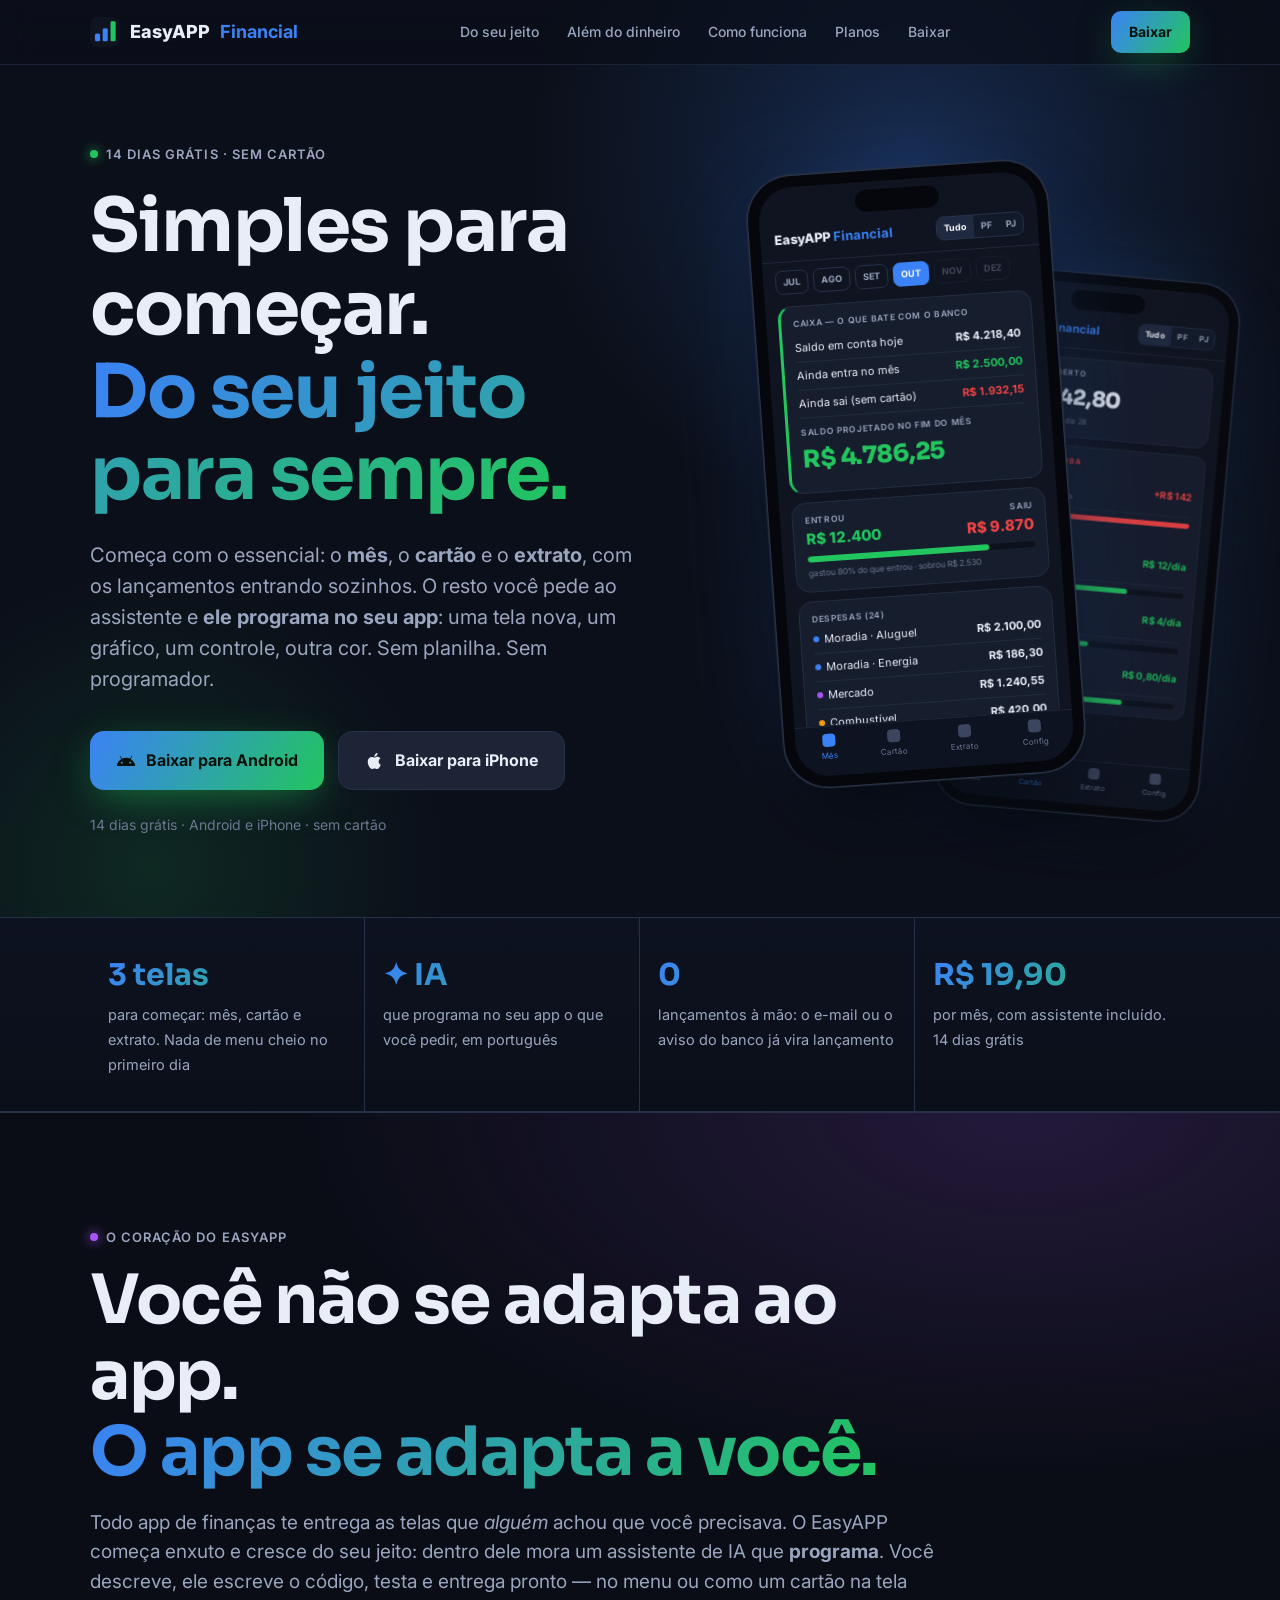
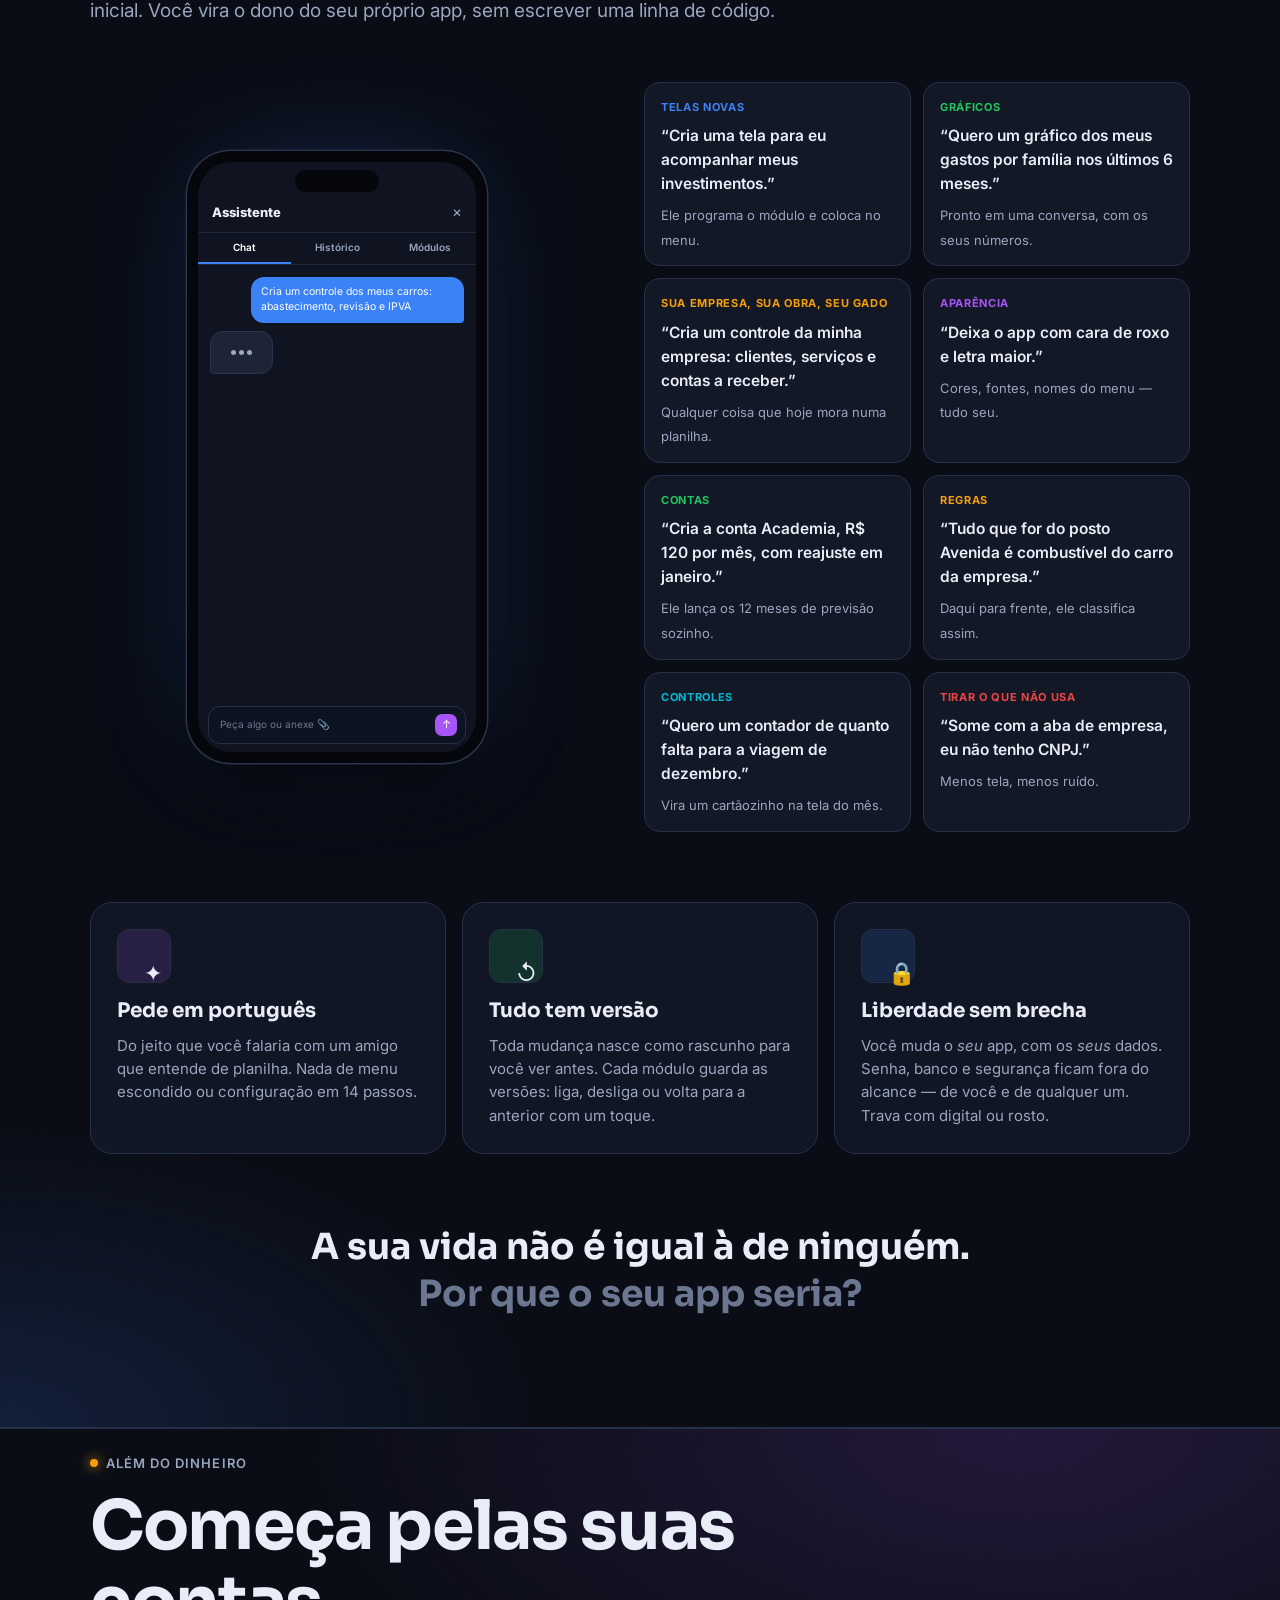
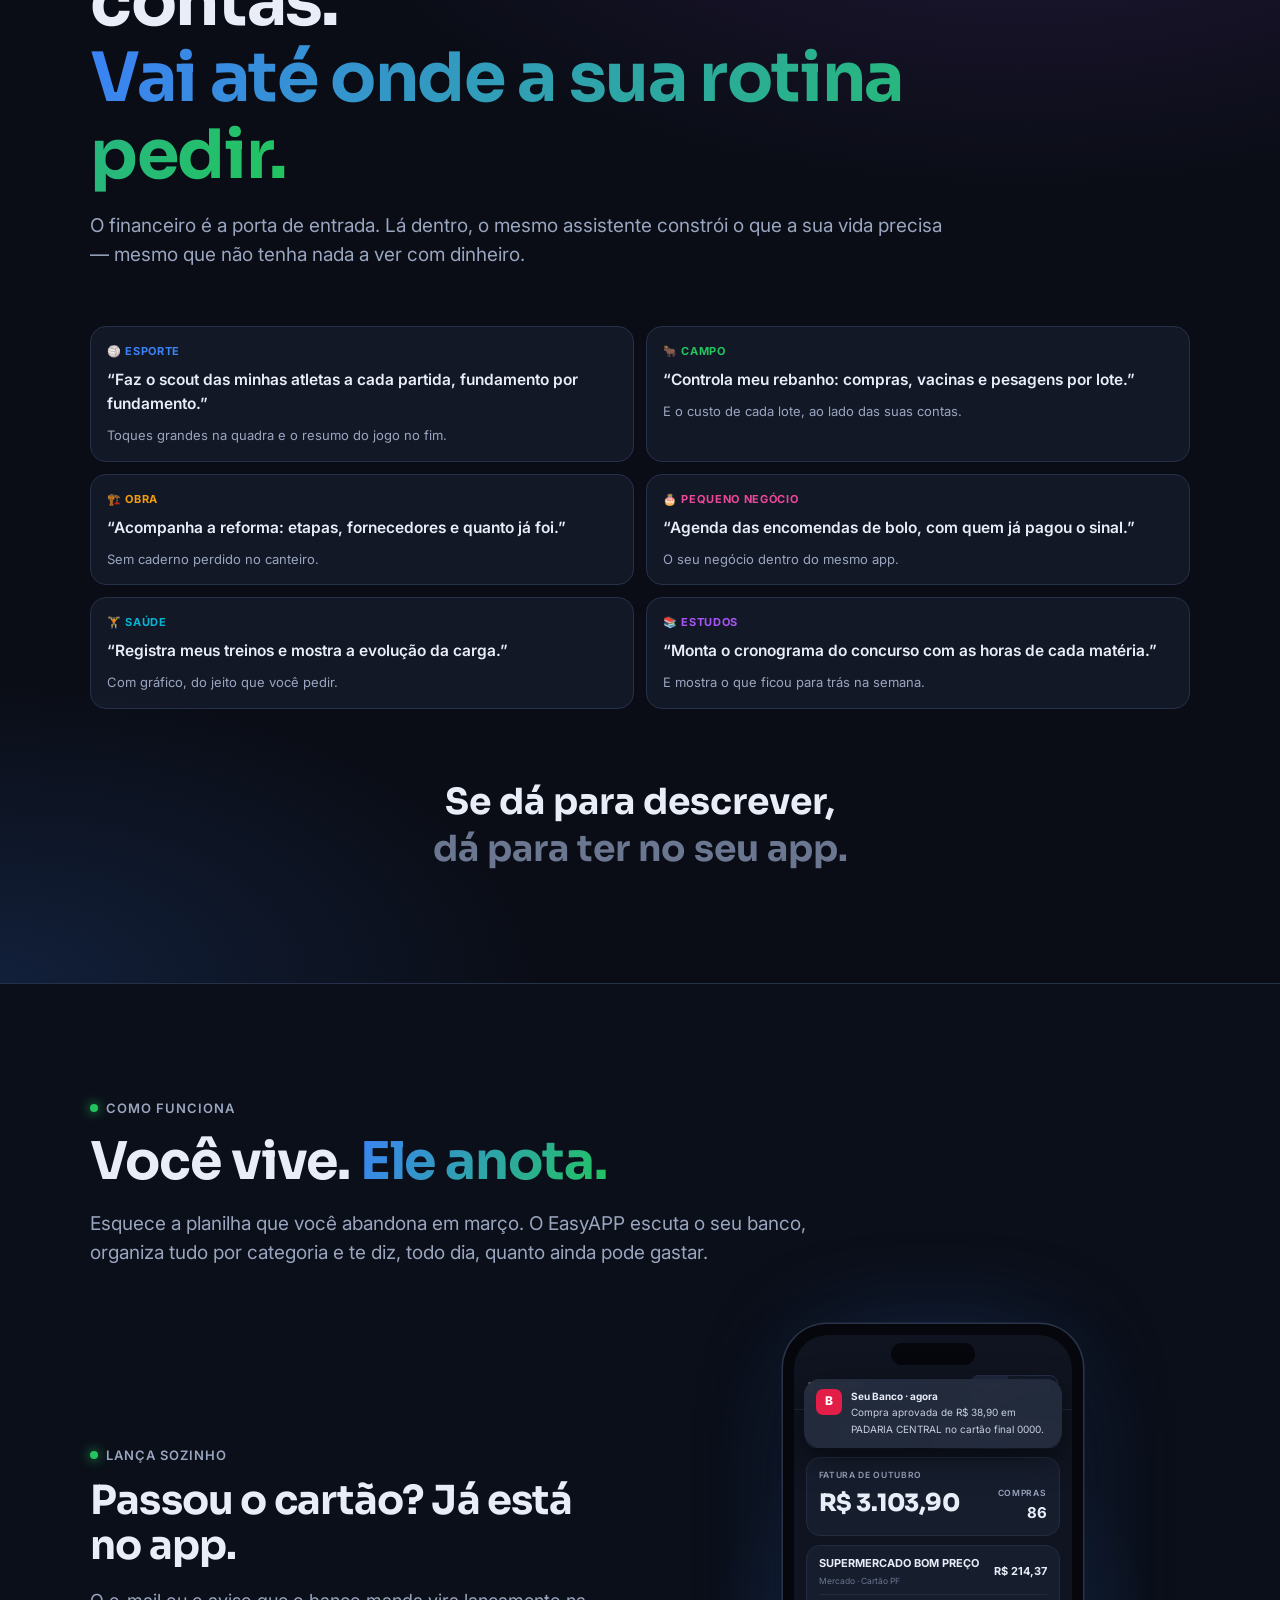
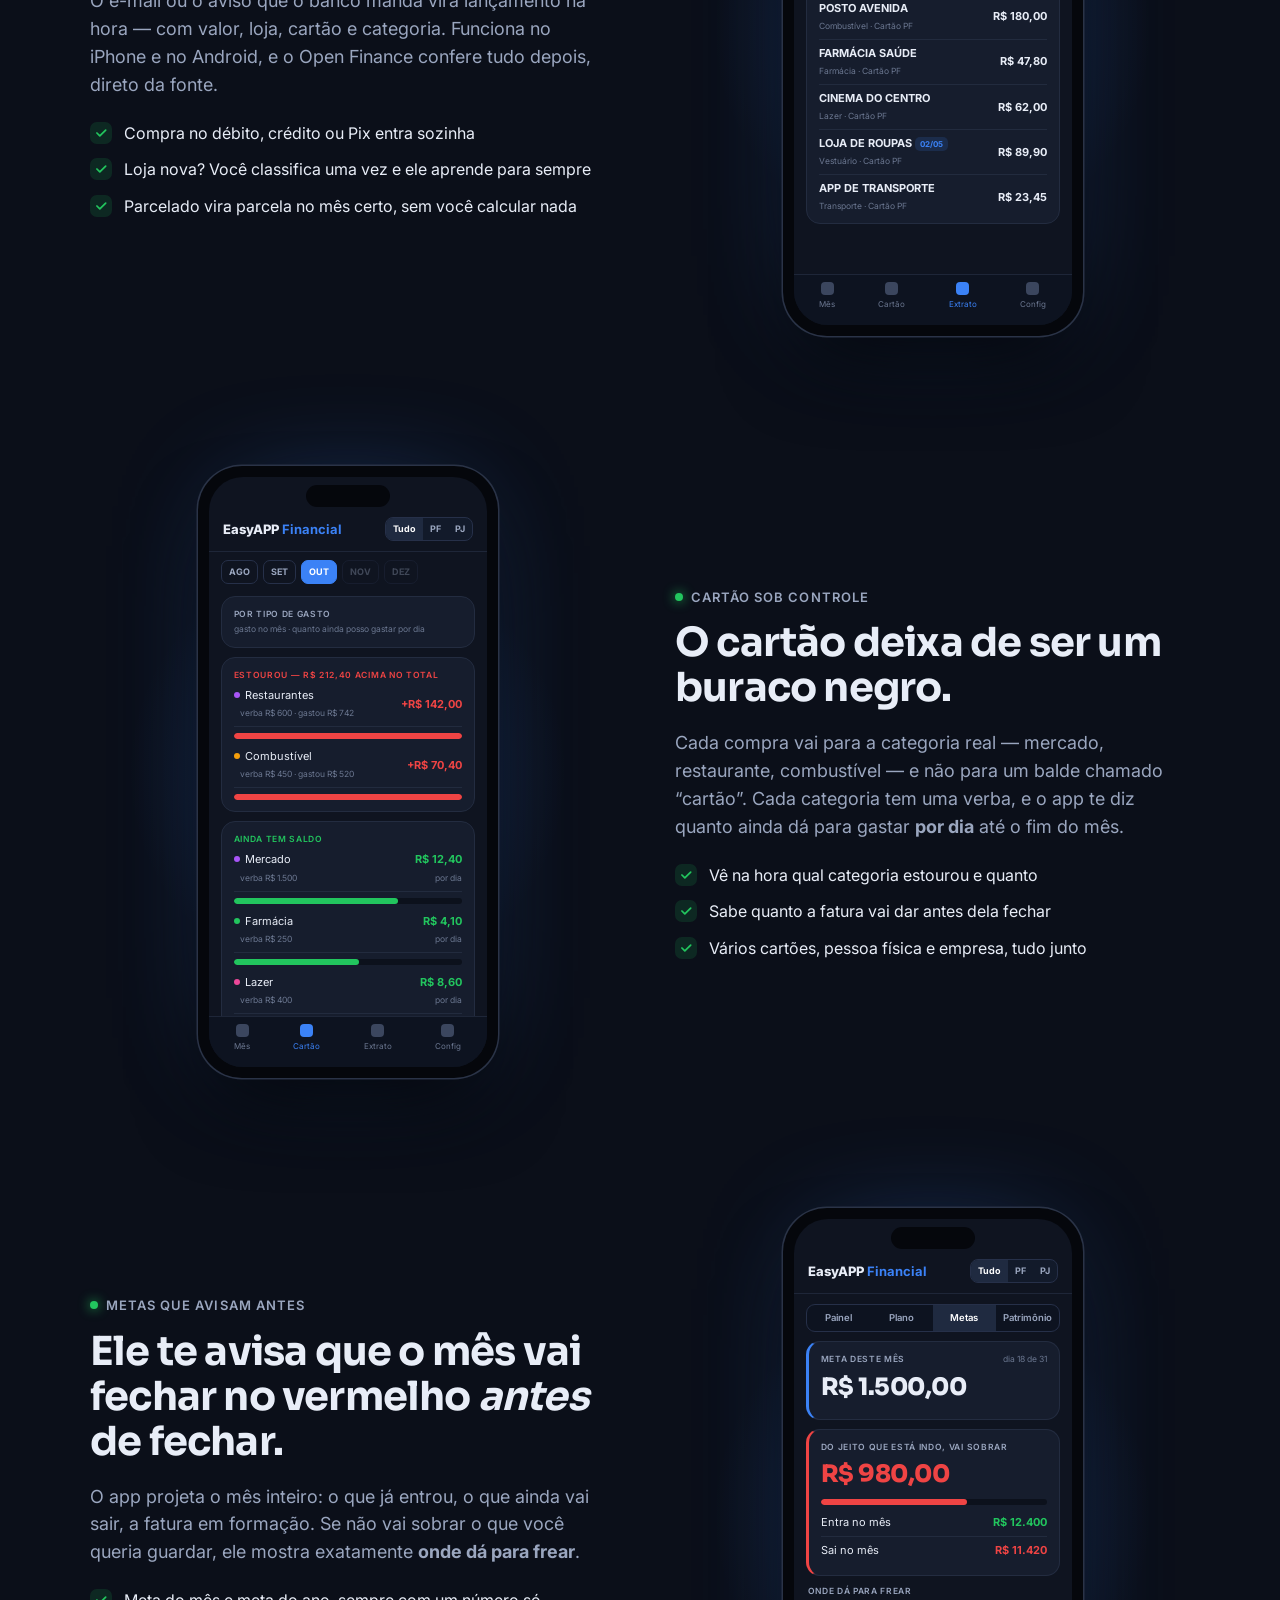
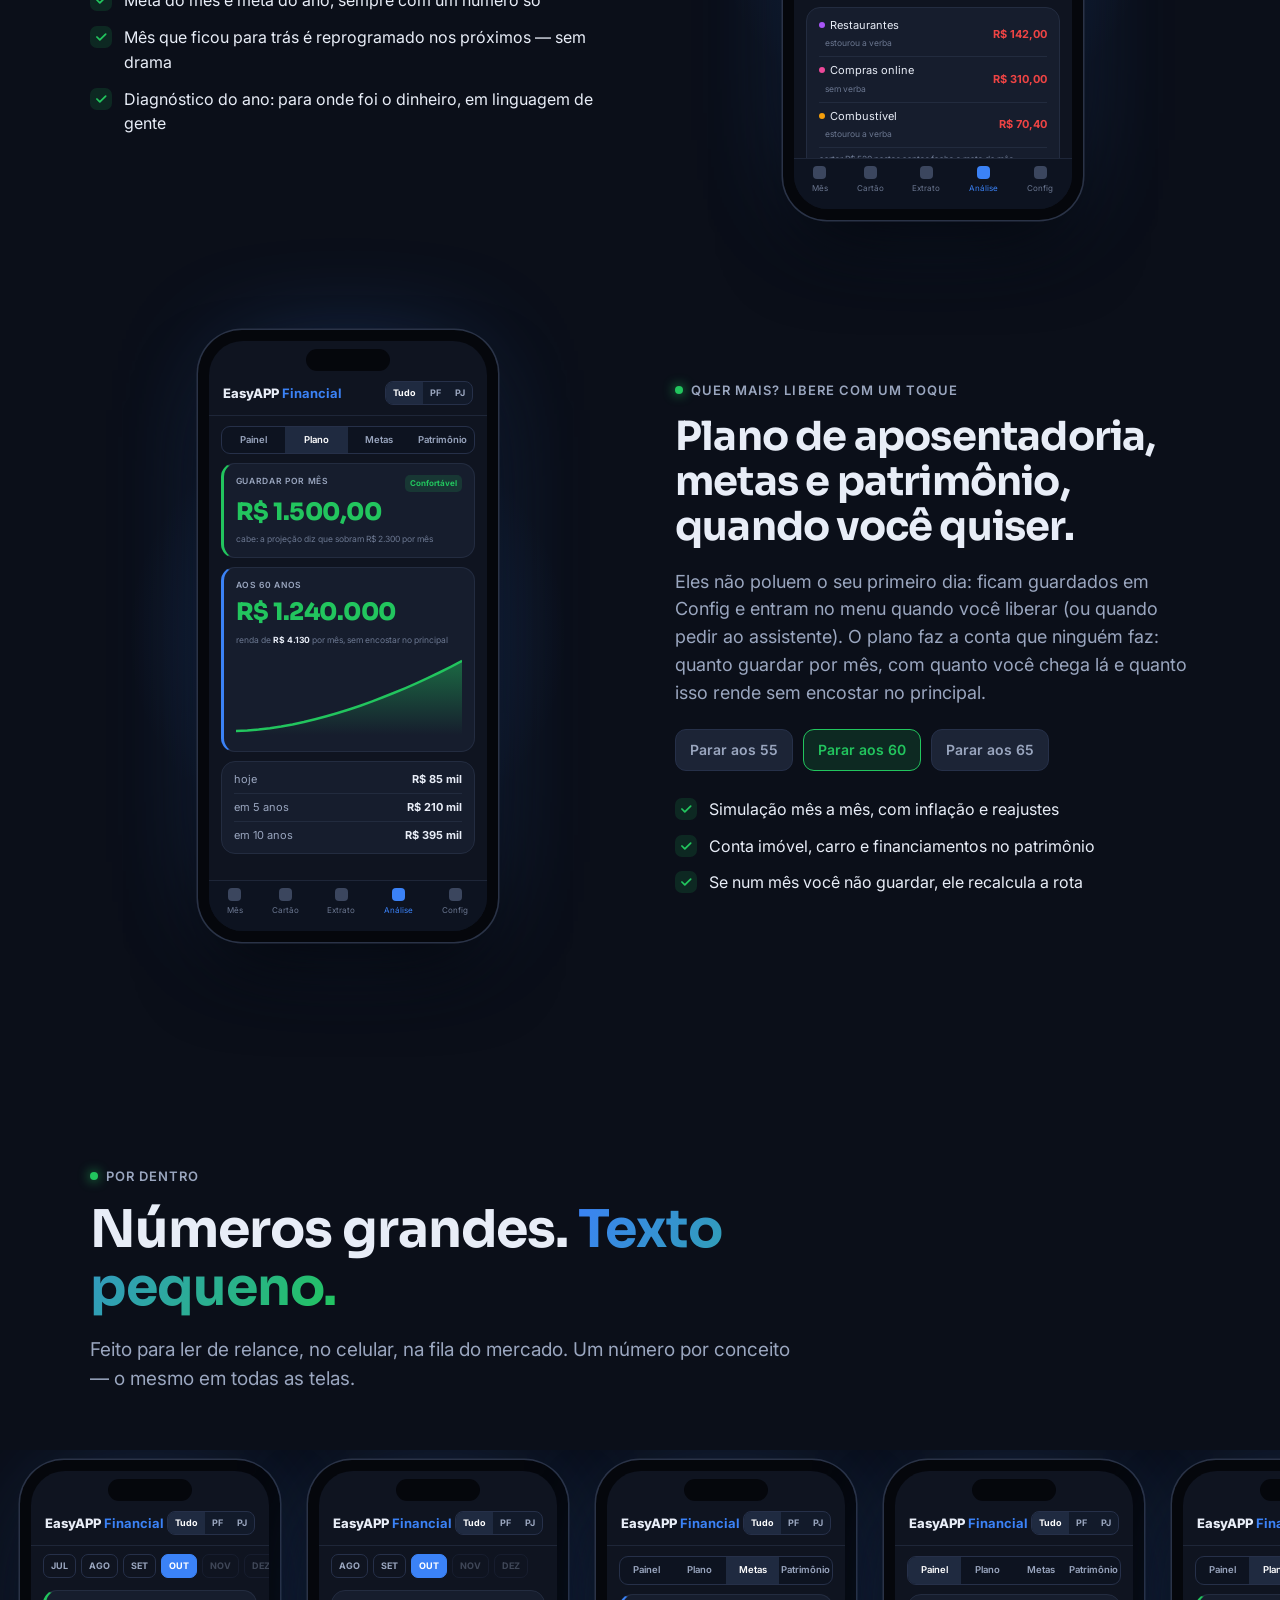
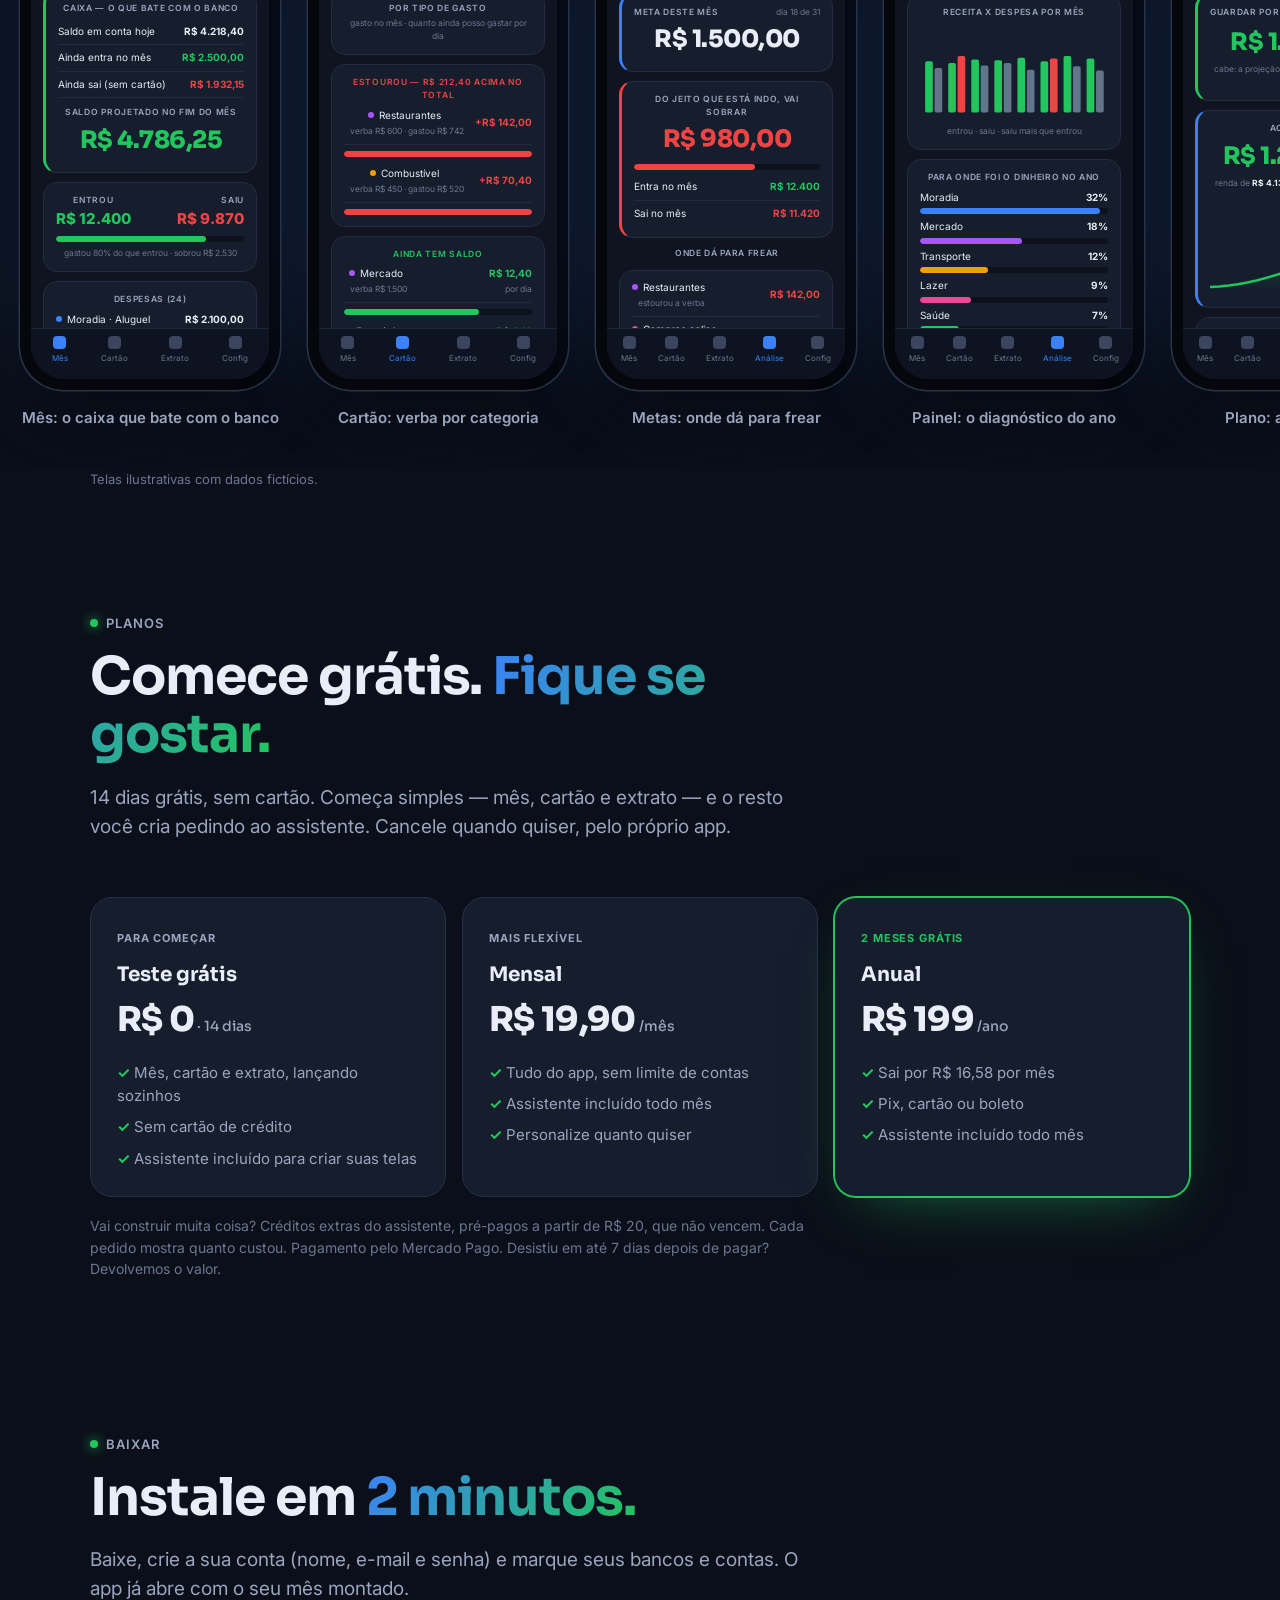
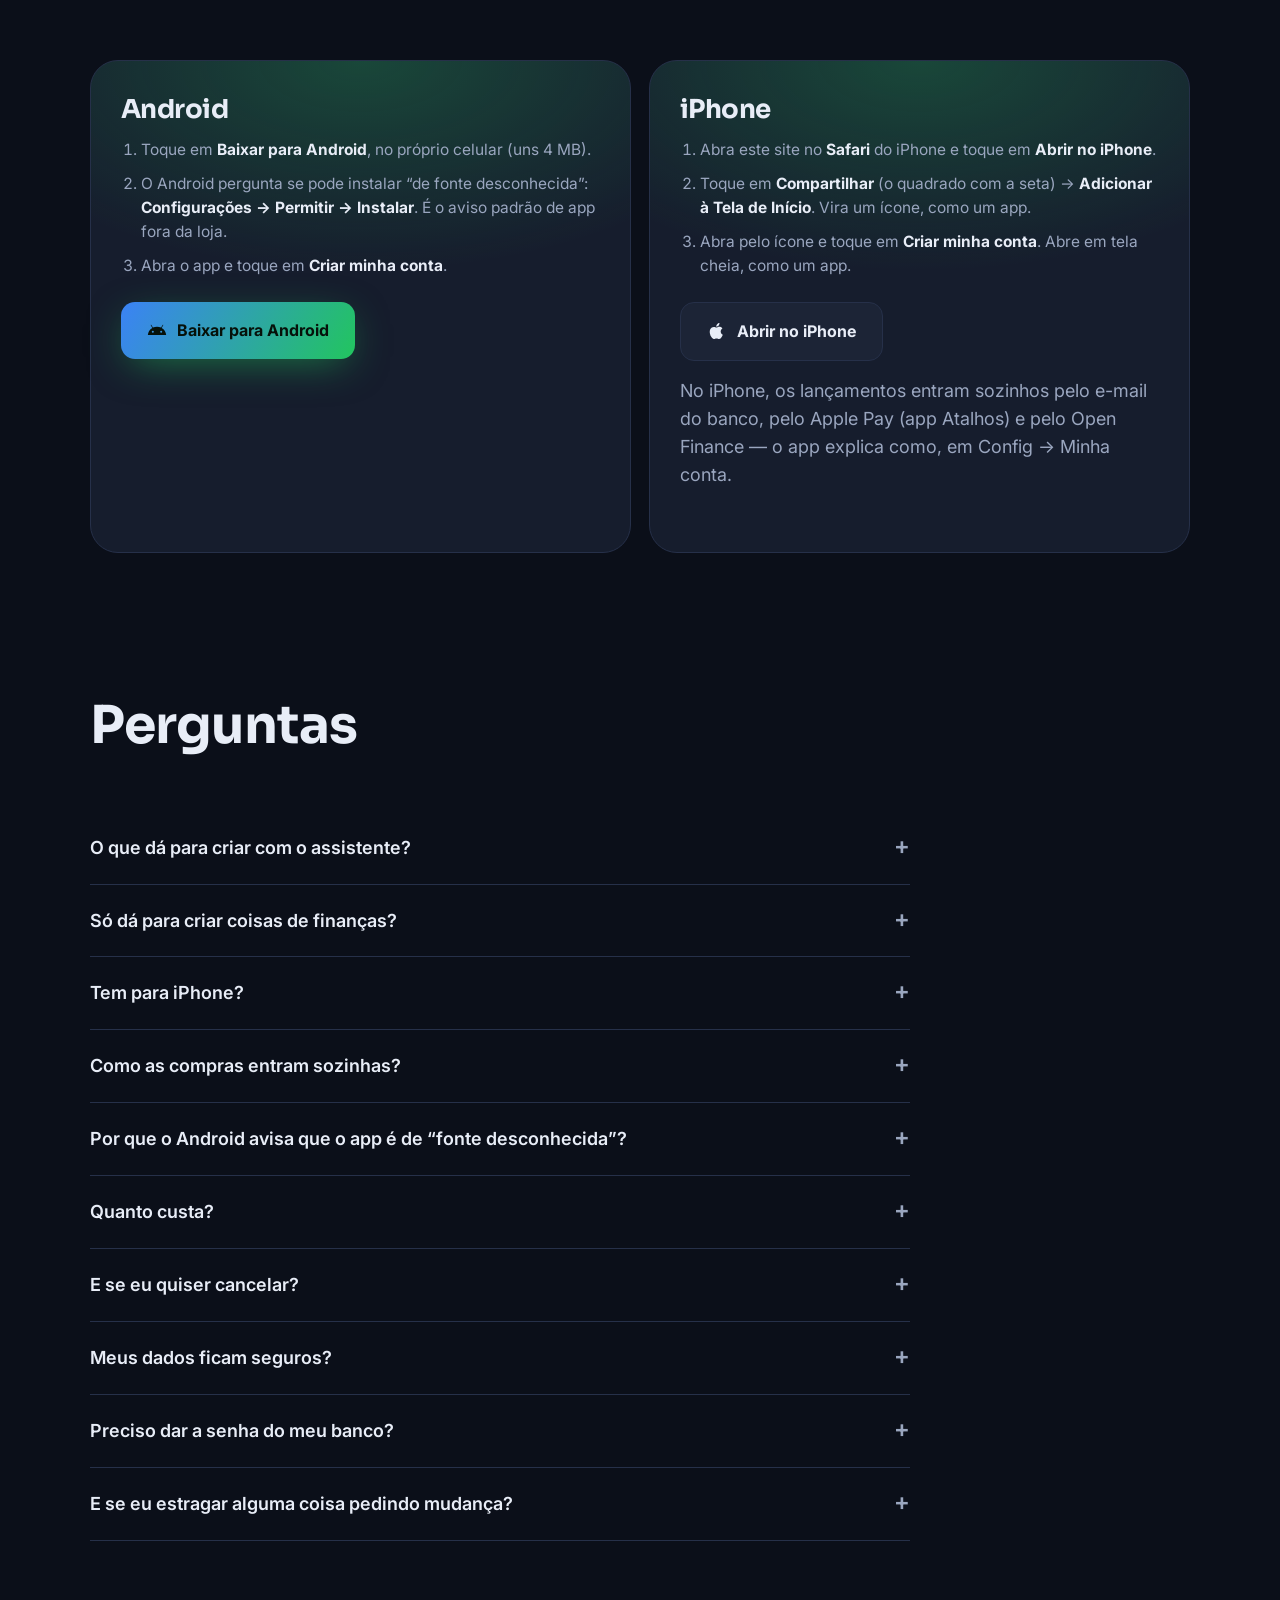
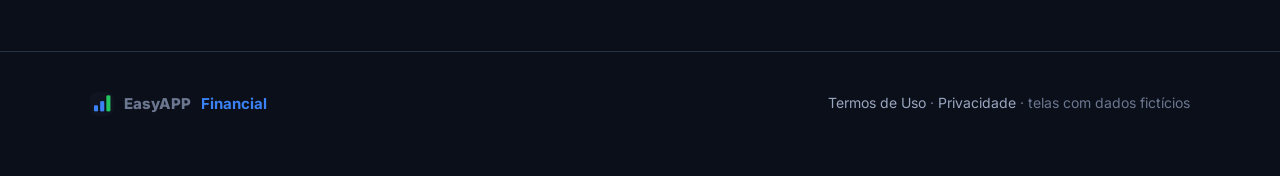
==== index.html @ bbdd3c4c "Landing: animação do assistente igual ao app (pedido, cartão do módulo, custo do pedido e a tela nov" ====
<!doctype html>
<html lang="pt-BR">
<head>
<meta charset="utf-8">
<meta name="viewport" content="width=device-width, initial-scale=1, viewport-fit=cover">
<title>EasyAPP Financial — o app de finanças simples que você personaliza conversando</title>
<meta name="description" content="Começa simples: mês, cartão e extrato, com os lançamentos entrando sozinhos. O resto você cria pedindo ao assistente de IA — telas, gráficos e controles, de finanças ou de qualquer parte da sua rotina — sem programar.">
<meta property="og:title" content="EasyAPP Financial — simples para começar, do seu jeito para sempre">
<meta property="og:description" content="Mês, cartão e extrato lançando sozinhos. E um assistente de IA que programa no seu app o que você pedir.">
<meta property="og:image" content="https://easyappfinancial.com.br/img/icone.png">
<meta property="og:url" content="https://easyappfinancial.com.br/">
<meta property="og:type" content="website">
<meta property="og:locale" content="pt_BR">
<link rel="canonical" href="https://easyappfinancial.com.br/">
<script type="application/ld+json">{"@context":"https://schema.org","@type":"SoftwareApplication","name":"EasyAPP Financial","applicationCategory":"FinanceApplication","operatingSystem":"Android, iOS","url":"https://easyappfinancial.com.br/","description":"App de finanças pessoais simples (mês, cartão e extrato) que você personaliza pedindo ao assistente de IA: telas, gráficos e controles novos, sem programar.","offers":{"@type":"Offer","price":"19.90","priceCurrency":"BRL"}}</script>
<meta name="theme-color" content="#0b0f19">
<link rel="icon" href="img/icone-192.png">
<link rel="apple-touch-icon" href="img/apple-touch-icon.png">
<link rel="preconnect" href="https://fonts.googleapis.com">
<link rel="preconnect" href="https://fonts.gstatic.com" crossorigin>
<link href="https://fonts.googleapis.com/css2?family=Inter:wght@400;500;600;700;800&family=Sora:wght@600;700;800&display=swap" rel="stylesheet">
<style>
/* ======================================================================
   CONFIGURAÇÃO — o que muda sem mexer no resto
   (o valor fica no <script> do fim: APK_URL)
   ====================================================================== */
:root{
  --bg:#0b0f19; --bg2:#0f1420; --card:#161d2d; --card2:#1c2436; --line:#263049;
  --tx:#e8edf7; --tx2:#9aa6bf; --tx3:#6b7790;
  --azul:#3b82f6; --verde:#22c55e; --verm:#ef4444; --amar:#f59e0b; --roxo:#a855f7; --ciano:#06b6d4; --rosa:#ec4899;
  --grad:linear-gradient(120deg,#3b82f6 0%,#22c55e 100%);
  --r:22px;
}
*{box-sizing:border-box;margin:0;padding:0}
html{scroll-behavior:smooth}
body{background:var(--bg);color:var(--tx);font-family:Inter,system-ui,sans-serif;line-height:1.55;-webkit-font-smoothing:antialiased;overflow-x:hidden}
a{color:inherit;text-decoration:none}
h1,h2,h3{font-family:Sora,Inter,sans-serif;line-height:1.12;letter-spacing:-.02em}
.wrap{max-width:1140px;margin:0 auto;padding:0 20px}
.grad{background:var(--grad);-webkit-background-clip:text;background-clip:text;color:transparent}
.eyebrow{display:inline-flex;gap:8px;align-items:center;font-size:13px;font-weight:600;letter-spacing:.08em;text-transform:uppercase;color:var(--tx2)}
.eyebrow i{width:8px;height:8px;border-radius:50%;background:var(--verde);box-shadow:0 0 12px var(--verde)}
.btn{display:inline-flex;align-items:center;gap:10px;font-weight:700;font-size:16px;padding:16px 26px;border-radius:14px;transition:transform .15s, box-shadow .2s;cursor:pointer;border:0}
.btn:hover{transform:translateY(-2px)}
.btn-p{background:var(--grad);color:#06110a;box-shadow:0 10px 40px -10px rgba(34,197,94,.6)}
.btn-s{background:var(--card2);color:var(--tx);border:1px solid var(--line)}
.btn svg{width:20px;height:20px}
section{padding:110px 0}
.sec-h{max-width:720px;margin-bottom:56px}
.sec-h h2{font-size:clamp(32px,5vw,52px);margin:14px 0 18px}
.sec-h p{font-size:19px;color:var(--tx2)}

/* ---------- topo ---------- */
nav{position:fixed;inset:0 0 auto 0;z-index:50;background:rgba(11,15,25,.72);backdrop-filter:blur(14px);-webkit-backdrop-filter:blur(14px);border-bottom:1px solid rgba(38,48,73,.6)}
nav .wrap{display:flex;align-items:center;justify-content:space-between;height:64px}
.logo{display:flex;align-items:center;gap:10px;font-weight:800;font-size:18px}
.logo img{width:30px;height:30px;border-radius:8px}
.logo b{color:var(--azul)}
nav .links{display:flex;gap:28px;font-size:14px;color:var(--tx2);font-weight:500}
nav .links a:hover{color:var(--tx)}
nav .btn{padding:10px 18px;font-size:14px;border-radius:10px}
@media(max-width:820px){nav .links{display:none}}
@media(max-width:400px){.logo b{display:none}nav .btn{padding:9px 14px}.btn{padding:15px 20px}}

/* ---------- hero ---------- */
.hero{padding:140px 0 80px;position:relative;overflow:hidden}
.hero:before{content:"";position:absolute;width:900px;height:900px;left:50%;top:-300px;transform:translateX(-20%);background:radial-gradient(circle,rgba(59,130,246,.22),transparent 60%);pointer-events:none}
.hero:after{content:"";position:absolute;width:700px;height:700px;left:-200px;bottom:-300px;background:radial-gradient(circle,rgba(34,197,94,.14),transparent 60%);pointer-events:none}
.hero .wrap{display:grid;grid-template-columns:1.1fr .9fr;gap:40px;align-items:center;position:relative;z-index:1}
.hero h1{font-size:clamp(40px,6.4vw,74px);margin:20px 0 24px}
.hero p.lead{font-size:20px;color:var(--tx2);max-width:560px}
.hero .ctas{display:flex;gap:14px;flex-wrap:wrap;margin:36px 0 22px}
.hero small{color:var(--tx3);font-size:14px}
.hero .phones{position:relative;height:640px}
.hero .phones .phone{position:absolute}
.hero .phones .p1{left:50%;top:0;transform:translateX(-62%) rotate(-4deg);z-index:2}
.hero .phones .p2{left:50%;top:70px;transform:translateX(-5%) rotate(5deg) scale(.88);opacity:.9;z-index:1}
@media(max-width:900px){.hero .wrap{grid-template-columns:1fr}.hero .phones{height:600px;margin-top:20px}}
@media(max-width:520px){.hero .phones{height:560px}.hero .phones .p2{display:none}.hero .phones .p1{transform:translateX(-50%)}}

/* ---------- celular de mentira (as telas são HTML, não prints) ---------- */
.phone{width:300px;height:612px;border-radius:44px;background:#05070c;padding:11px;box-shadow:0 0 0 1.5px #2a3347,0 40px 80px -20px rgba(0,0,0,.8),0 0 120px -40px rgba(59,130,246,.45)}
.screen{width:100%;height:100%;border-radius:34px;background:var(--bg2);overflow:hidden;position:relative;display:flex;flex-direction:column;font-size:11px}
.screen .notch{position:absolute;top:8px;left:50%;transform:translateX(-50%);width:84px;height:22px;background:#05070c;border-radius:20px;z-index:5}
.sbar{height:34px;flex:none}
.ahead{display:flex;align-items:center;justify-content:space-between;padding:6px 14px 10px;border-bottom:1px solid #1e2638;flex:none}
.ahead .t{font-weight:800;font-size:13px}.ahead .t b{color:var(--azul)}
.ahead .pill{display:flex;background:#121a2a;border:1px solid #263049;border-radius:8px;font-size:9px;font-weight:700;overflow:hidden}
.ahead .pill span{padding:4px 7px;color:var(--tx2)}.ahead .pill span:first-child{background:#1f2a40;color:#fff}
.months{display:flex;gap:5px;padding:8px 12px 2px;flex:none}
.months span{font-size:9px;font-weight:700;padding:4px 7px;border:1px solid #263049;border-radius:7px;color:var(--tx2)}
.months span.on{background:var(--azul);border-color:var(--azul);color:#fff}
.months span.off{opacity:.35}
.body{flex:1;overflow:hidden;padding:10px 12px;display:flex;flex-direction:column;gap:9px}
.c{background:var(--card);border:1px solid #232c40;border-radius:14px;padding:11px 12px}
.c.bl{border-left:3px solid var(--verde)}.c.bb{border-left:3px solid var(--azul)}.c.br{border-left:3px solid var(--verm)}
.lbl{font-size:8.5px;letter-spacing:.08em;text-transform:uppercase;color:var(--tx2);font-weight:600}
.row{display:flex;justify-content:space-between;align-items:center;padding:5px 0;border-bottom:1px solid #222b3e}
.row:last-child{border:0}
.big{font-family:Sora,Inter;font-weight:800;font-size:24px;letter-spacing:-.02em;margin:2px 0}
.g{color:var(--verde)}.r{color:var(--verm)}.y{color:var(--amar)}.b{color:var(--azul)}.mut{color:var(--tx2)}
.bar{height:6px;background:#0c111c;border-radius:6px;overflow:hidden;margin-top:6px}
.bar i{display:block;height:100%;border-radius:6px}
.tabbar{flex:none;display:flex;justify-content:space-around;border-top:1px solid #1e2638;padding:7px 4px 14px;background:#0d1320}
.tabbar span{display:flex;flex-direction:column;align-items:center;gap:3px;font-size:8px;color:var(--tx3)}
.tabbar span:before{content:"";width:13px;height:13px;border-radius:4px;background:#3b465e}
.tabbar span.on{color:var(--azul)}.tabbar span.on:before{background:var(--azul)}
.dot{display:inline-block;width:6px;height:6px;border-radius:50%;margin-right:5px;vertical-align:1px}
.sub{font-size:8.5px;color:var(--tx3)}
.seg{display:flex;background:#0d1320;border:1px solid #263049;border-radius:9px;font-size:9.5px;font-weight:600;overflow:hidden;flex:none}
.seg span{flex:1;text-align:center;padding:6px 0;color:var(--tx2)}.seg span.on{background:#1f2a40;color:#fff}

/* ---------- faixa de números ---------- */
.strip{border-top:1px solid var(--line);border-bottom:1px solid var(--line);background:linear-gradient(180deg,#0d1220,#0b0f19)}
.strip .wrap{display:grid;grid-template-columns:repeat(4,1fr);gap:0}
.strip div.it{padding:34px 18px;border-right:1px solid var(--line)}
.strip div.it:last-child{border:0}
.strip b{display:block;font-family:Sora;font-size:30px;margin-bottom:4px}
.strip span{color:var(--tx2);font-size:14.5px}
@media(max-width:820px){.strip .wrap{grid-template-columns:1fr 1fr}.strip div.it:nth-child(2){border-right:0}.strip div.it{border-bottom:1px solid var(--line)}}

/* ---------- blocos de funcionalidade ---------- */
.feat{display:grid;grid-template-columns:1fr 1fr;gap:70px;align-items:center;margin-bottom:130px}
.feat:last-child{margin-bottom:0}
.feat.inv .txt{order:2}
.feat .txt h3{font-size:clamp(28px,3.6vw,40px);margin:14px 0 18px}
.feat .txt p{color:var(--tx2);font-size:18px;margin-bottom:22px}
.feat .vis{display:flex;justify-content:center;position:relative}
.feat .vis:before{content:"";position:absolute;inset:10% 5%;background:radial-gradient(circle,rgba(59,130,246,.18),transparent 65%);z-index:0}
.feat .vis .phone{position:relative;z-index:1}
.ticks{list-style:none;display:grid;gap:12px}
.ticks li{display:flex;gap:12px;align-items:flex-start;font-size:16px}
.ticks li:before{content:"";flex:none;width:22px;height:22px;margin-top:1px;border-radius:7px;background:rgba(34,197,94,.14) url("data:image/svg+xml,%3Csvg xmlns='http://www.w3.org/2000/svg' viewBox='0 0 24 24' fill='none' stroke='%2322c55e' stroke-width='3' stroke-linecap='round' stroke-linejoin='round'%3E%3Cpath d='M5 12l5 5L20 7'/%3E%3C/svg%3E") center/14px no-repeat}
@media(max-width:900px){.feat{grid-template-columns:1fr;gap:44px;margin-bottom:100px}.feat.inv .txt{order:0}}

/* notificação que vira lançamento */
.notif{position:absolute;top:44px;left:10px;right:10px;z-index:6;background:rgba(36,44,62,.96);backdrop-filter:blur(10px);border-radius:16px;padding:10px 12px;display:flex;gap:9px;box-shadow:0 10px 30px rgba(0,0,0,.5);transform:translateY(-140%);opacity:0;transition:all .6s cubic-bezier(.2,.9,.3,1.2)}
.notif.show{transform:none;opacity:1}
.notif .ic{flex:none;width:26px;height:26px;border-radius:7px;background:#e11d48;display:grid;place-items:center;color:#fff;font-weight:800;font-size:12px}
.notif b{font-size:10px;display:block}.notif span{font-size:10px;color:#c7cfdf}
.lanc{transition:all .6s ease}
.lanc.novo{animation:entra 1s ease}
@keyframes entra{0%{background:rgba(34,197,94,.35);transform:scale(1.04)}100%{background:transparent;transform:none}}
.tag{font-size:8px;font-weight:700;padding:2px 5px;border-radius:5px;background:rgba(34,197,94,.15);color:var(--verde)}

/* ---------- customização (o grande apelo) ---------- */
.custom{background:radial-gradient(1200px 600px at 80% 0%,rgba(168,85,247,.16),transparent 60%),radial-gradient(900px 500px at 0% 100%,rgba(59,130,246,.16),transparent 60%),#0a0d16;border-top:1px solid var(--line);border-bottom:1px solid var(--line);position:relative;overflow:hidden}
.custom .sec-h{max-width:860px}
.custom h2{font-size:clamp(38px,6vw,68px)!important}
.custom .grid{display:grid;grid-template-columns:.95fr 1.05fr;gap:60px;align-items:center}
@media(max-width:900px){.custom .grid{grid-template-columns:1fr}}
.chat .body{gap:8px;padding-top:12px}
.msg{max-width:84%;padding:8px 10px;border-radius:13px;font-size:10.5px;line-height:1.4;opacity:0;transform:translateY(8px);transition:all .45s ease}
.msg.on{opacity:1;transform:none}
.msg.eu{align-self:flex-end;background:var(--azul);color:#fff;border-bottom-right-radius:4px}
.msg.ia{align-self:flex-start;background:var(--card2);border:1px solid #2a3450;border-bottom-left-radius:4px}
.msg.ia .mod{margin-top:7px;background:#0f1522;border:1px solid #2a3450;border-radius:9px;padding:7px 8px}
.msg.ia .acts{display:flex;gap:5px;margin-top:7px}
.msg.ia .acts span{font-size:9px;font-weight:700;padding:4px 8px;border-radius:7px;background:#253049}
.msg.ia .acts span.ok{background:var(--verde);color:#062010}
.vchat,.vmod{flex:1;display:flex;flex-direction:column;min-height:0;animation:surgeT .4s ease}.vchat[hidden],.vmod[hidden]{display:none}
@keyframes surgeT{from{opacity:0;transform:translateY(10px)}to{opacity:1;transform:none}}
.ahead .x{color:var(--tx2);font-size:15px;line-height:1}
.iabas{display:flex;border-bottom:1px solid #1e2638;flex:none}.iabas span{flex:1;text-align:center;padding:7px 0;font-size:10px;font-weight:600;color:var(--tx2);border-bottom:2px solid transparent}.iabas span.on{color:#fff;border-bottom-color:var(--azul)}
.msg.ia .card{margin-top:7px;background:#0f1522;border:1px solid var(--azul);border-radius:10px;padding:8px 9px}
.msg.ia .card .nm{font-weight:700;font-size:11px}.msg.ia .card .sub{margin:2px 0 7px}
.msg.ia .acts span{transition:all .25s}.msg.ia .acts span.toque{transform:scale(.9);filter:brightness(1.3)}
.custo{align-self:flex-start;font-size:8.5px;color:var(--tx2);margin:-4px 0 0 4px;opacity:0;transition:opacity .4s}.custo.on{opacity:1}
.vmod .tabbar span.novo{color:var(--azul)}.vmod .tabbar span.novo:before{background:var(--azul);box-shadow:0 0 10px var(--azul)}
.vmod .tabbar span.novo{animation:pisca 1.2s ease 2}@keyframes pisca{50%{transform:translateY(-3px)}}
.mini{display:grid;grid-template-columns:repeat(3,1fr);gap:5px;margin-top:6px}.mini div{background:#0c111c;border-radius:8px;padding:6px 4px;text-align:center}.mini b{display:block;font-family:Sora,Inter;font-size:13px}
.typing{display:flex;gap:3px;padding:10px}.typing i{width:5px;height:5px;border-radius:50%;background:var(--tx2);animation:pul 1s infinite}.typing i:nth-child(2){animation-delay:.15s}.typing i:nth-child(3){animation-delay:.3s}
@keyframes pul{0%,100%{opacity:.3}50%{opacity:1}}
.inp{flex:none;margin:0 10px 8px;display:flex;gap:6px;align-items:center;background:#0d1320;border:1px solid #263049;border-radius:12px;padding:7px 8px 7px 11px;font-size:10px;color:var(--tx3)}
.inp i{margin-left:auto;width:22px;height:22px;border-radius:7px;background:var(--roxo);display:grid;place-items:center;color:#fff;font-style:normal;font-size:11px}
.pedidos{display:grid;grid-template-columns:1fr 1fr;gap:12px}
.ped{background:rgba(22,29,45,.75);border:1px solid var(--line);border-radius:16px;padding:16px 16px 14px;transition:border-color .2s, transform .2s}
.ped:hover{border-color:#3d4a6b;transform:translateY(-2px)}
.ped q{display:block;font-size:15.5px;font-weight:600;quotes:"“" "”";margin-bottom:6px}
.ped span{font-size:13px;color:var(--tx2)}
.ped em{font-style:normal;font-size:11px;font-weight:700;letter-spacing:.06em;text-transform:uppercase;display:block;margin-bottom:8px}
@media(max-width:520px){.pedidos{grid-template-columns:1fr}}
.tres{display:grid;grid-template-columns:repeat(3,1fr);gap:16px;margin-top:70px}
.tres div{background:rgba(22,29,45,.6);border:1px solid var(--line);border-radius:var(--r);padding:26px}
.tres h4{font-family:Sora;font-size:20px;margin:12px 0 8px}
.tres p{color:var(--tx2);font-size:15px}
.tres .ico{width:44px;height:44px;border-radius:12px;display:grid;place-items:center;font-size:22px}
@media(max-width:820px){.tres{grid-template-columns:1fr}}
.manifesto{margin-top:70px;text-align:center;font-family:Sora;font-weight:700;font-size:clamp(24px,3.4vw,36px);line-height:1.3;max-width:900px;margin-left:auto;margin-right:auto}
.manifesto span{color:var(--tx3)}

/* ---------- aposentadoria ---------- */
.apos .knob{display:flex;gap:10px;flex-wrap:wrap;margin:6px 0 26px}
.apos .knob button{font:inherit;font-size:14px;font-weight:600;padding:9px 14px;border-radius:11px;background:var(--card2);border:1px solid var(--line);color:var(--tx2);cursor:pointer}
.apos .knob button.on{background:rgba(34,197,94,.14);border-color:var(--verde);color:var(--verde)}
.curva{width:100%;height:84px;margin-top:4px}

/* ---------- galeria ---------- */
.galeria{display:flex;gap:28px;overflow-x:auto;padding:10px 20px 40px;scroll-snap-type:x mandatory;-webkit-overflow-scrolling:touch;scrollbar-width:none}
.galeria::-webkit-scrollbar{display:none}
.galeria figure{flex:none;scroll-snap-align:center;text-align:center}
.galeria figcaption{margin-top:16px;font-weight:600;color:var(--tx2);font-size:15px}
.galeria .phone{width:260px;height:530px}
.galeria .screen{font-size:10px}

/* ---------- como testar ---------- */
.passos{display:grid;grid-template-columns:repeat(3,1fr);gap:18px;counter-reset:p}
.passo{background:var(--card);border:1px solid var(--line);border-radius:var(--r);padding:28px;position:relative}
.passo:before{counter-increment:p;content:counter(p);font-family:Sora;font-weight:800;font-size:15px;width:36px;height:36px;border-radius:11px;display:grid;place-items:center;background:var(--grad);color:#06110a;margin-bottom:18px}
.passo h4{font-family:Sora;font-size:20px;margin-bottom:8px}
.passo p{color:var(--tx2);font-size:15px}
@media(max-width:820px){.passos{grid-template-columns:1fr}}
.cta-final{margin-top:60px;border-radius:28px;padding:60px 40px;text-align:center;background:radial-gradient(600px 300px at 50% 0%,rgba(34,197,94,.25),transparent 70%),var(--card);border:1px solid var(--line)}
.cta-final h2{font-size:clamp(30px,4.6vw,48px);margin-bottom:14px}
.cta-final p{color:var(--tx2);font-size:18px;margin-bottom:30px}
.cta-final .ctas{display:flex;gap:14px;justify-content:center;flex-wrap:wrap}

/* ---------- perguntas ---------- */
.faq{max-width:820px}
.faq details{border-bottom:1px solid var(--line);padding:22px 0}
.faq summary{cursor:pointer;font-weight:600;font-size:18px;list-style:none;display:flex;justify-content:space-between;gap:20px}
.faq summary::-webkit-details-marker{display:none}
.faq summary:after{content:"+";font-size:24px;color:var(--tx2);line-height:1;transition:transform .2s}
.faq details[open] summary:after{transform:rotate(45deg)}
.faq details p{color:var(--tx2);margin-top:12px;font-size:16px}

footer{border-top:1px solid var(--line);padding:40px 0 60px;color:var(--tx3);font-size:14px}
footer a{color:var(--tx2)}
.planos{display:grid;grid-template-columns:repeat(3,1fr);gap:16px}
.plano{background:var(--card);border:1px solid var(--line);border-radius:var(--r);padding:26px}
.plano.destaque{border-color:var(--verde);box-shadow:0 0 0 1px var(--verde),0 20px 60px -30px rgba(34,197,94,.6)}
.plano h4{font-family:Sora;font-size:20px;margin:10px 0 4px}
.plano .preco{font-family:Sora;font-weight:800;font-size:34px;letter-spacing:-.02em}
.plano .preco small{font-size:14px;font-weight:500;color:var(--tx2);letter-spacing:0}
.plano ul{list-style:none;margin-top:14px;display:grid;gap:8px;color:var(--tx2);font-size:15px}
.plano li:before{content:"✓ ";color:var(--verde);font-weight:700}
.tag-p{font-size:11px;font-weight:700;letter-spacing:.08em;text-transform:uppercase;color:var(--tx2)}
.plano.destaque .tag-p{color:var(--verde)}
.nota-planos{color:var(--tx3);font-size:14px;margin-top:18px;max-width:760px}
.baixar{display:grid;grid-template-columns:1fr 1fr;gap:18px}
.baixar .cta-final{margin-top:0;text-align:left;padding:34px 30px;display:flex;flex-direction:column;align-items:flex-start}
.baixar h3{font-family:Sora;font-size:26px;margin-bottom:14px}
.passos-l{padding-left:20px;color:var(--tx2);display:grid;gap:10px;margin-bottom:24px;font-size:15.5px}
.passos-l b{color:var(--tx)}
.dica{text-align:left;background:var(--bg);border:1px solid var(--line);border-radius:16px;padding:16px 18px;margin:0 0 20px;font-size:14.5px;color:var(--tx2)}
.dica b:first-child{color:var(--tx);display:block;margin-bottom:6px}
.obs{color:var(--tx3);font-size:13.5px;margin-top:16px}
.faq a{color:var(--azul)}
@media(max-width:820px){.planos,.baixar{grid-template-columns:1fr}}
footer .wrap{display:flex;justify-content:space-between;gap:20px;flex-wrap:wrap}

.rv{opacity:0;transform:translateY(26px);transition:opacity .8s ease,transform .8s ease}
.rv.on{opacity:1;transform:none}
@media(prefers-reduced-motion:reduce){.rv{opacity:1;transform:none}html{scroll-behavior:auto}}
@media(max-width:520px){section{padding:80px 0}.phone{width:280px;height:572px}.galeria .phone{width:250px;height:510px}}
</style>
</head>
<body>

<nav>
  <div class="wrap">
    <a href="#" class="logo"><img src="img/icone-192.png" alt="">EasyAPP <b>Financial</b></a>
    <div class="links">
      <a href="#seu-jeito">Do seu jeito</a>
      <a href="#alem">Além do dinheiro</a>
      <a href="#funciona">Como funciona</a>
      <a href="#planos">Planos</a>
      <a href="#testar">Baixar</a>
    </div>
    <a class="btn btn-p js-apk" href="#testar">Baixar</a>
  </div>
</nav>

<!-- ============================== HERO ============================== -->
<header class="hero">
  <div class="wrap">
    <div class="rv">
      <span class="eyebrow"><i></i>14 dias grátis · sem cartão</span>
      <h1>Simples para começar.<br><span class="grad">Do seu jeito para sempre.</span></h1>
      <p class="lead">Começa com o essencial: o <b>mês</b>, o <b>cartão</b> e o <b>extrato</b>, com os lançamentos entrando sozinhos. O resto você pede ao assistente e <b>ele programa no seu app</b>: uma tela nova, um gráfico, um controle, outra cor. Sem planilha. Sem programador.</p>
      <div class="ctas">
        <a class="btn btn-p js-apk" href="#testar">
          <svg viewBox="0 0 24 24" fill="currentColor"><path d="M17.6 9.48l1.84-3.18a.38.38 0 10-.66-.38l-1.86 3.22a11.4 11.4 0 00-9.84 0L5.22 5.92a.38.38 0 10-.66.38L6.4 9.48A10.8 10.8 0 001 18h22a10.8 10.8 0 00-5.4-8.52zM7 15.25a1.25 1.25 0 110-2.5 1.25 1.25 0 010 2.5zm10 0a1.25 1.25 0 110-2.5 1.25 1.25 0 010 2.5z"/></svg>
          Baixar para Android
        </a>
        <a class="btn btn-s js-ios" href="#iphone">
          <svg viewBox="0 0 24 24" fill="currentColor"><path d="M16.4 12.6c0-2.4 2-3.6 2.1-3.7-1.1-1.7-2.9-1.9-3.5-1.9-1.5-.2-2.9.9-3.7.9-.8 0-1.9-.9-3.2-.8-1.6 0-3.1 1-4 2.4-1.7 3-.4 7.4 1.2 9.8.8 1.2 1.8 2.5 3 2.4 1.2 0 1.7-.8 3.1-.8 1.5 0 1.9.8 3.2.8 1.3 0 2.2-1.2 3-2.4.9-1.4 1.3-2.7 1.3-2.8 0 0-2.5-1-2.5-3.9zM14 5.5c.7-.8 1.1-1.9 1-3-1 0-2.1.7-2.8 1.5-.6.7-1.2 1.8-1 2.9 1 .1 2.1-.6 2.8-1.4z"/></svg>
          Baixar para iPhone
        </a>
      </div>
      <small>14 dias grátis · Android e iPhone · sem cartão</small>
    </div>

    <div class="phones rv">
      <!-- tela MÊS (valores fictícios) -->
      <div class="phone p1"><div class="screen"><div class="notch"></div><div class="sbar"></div>
        <div class="ahead"><div class="t">EasyAPP <b>Financial</b></div><div class="pill"><span>Tudo</span><span>PF</span><span>PJ</span></div></div>
        <div class="months"><span>JUL</span><span>AGO</span><span>SET</span><span class="on">OUT</span><span class="off">NOV</span><span class="off">DEZ</span></div>
        <div class="body">
          <div class="c bl">
            <div class="lbl">Caixa — o que bate com o banco</div>
            <div class="row" style="margin-top:4px"><span>Saldo em conta hoje</span><b>R$ 4.218,40</b></div>
            <div class="row"><span>Ainda entra no mês</span><b class="g">R$ 2.500,00</b></div>
            <div class="row"><span>Ainda sai (sem cartão)</span><b class="r">R$ 1.932,15</b></div>
            <div class="lbl" style="margin-top:8px">Saldo projetado no fim do mês</div>
            <div class="big g">R$ 4.786,25</div>
          </div>
          <div class="c">
            <div style="display:flex;justify-content:space-between"><div><div class="lbl">Entrou</div><div class="g" style="font-weight:800;font-size:15px">R$ 12.400</div></div><div style="text-align:right"><div class="lbl">Saiu</div><div class="r" style="font-weight:800;font-size:15px">R$ 9.870</div></div></div>
            <div class="bar"><i style="width:80%;background:var(--verde)"></i></div>
            <div class="sub" style="margin-top:5px">gastou 80% do que entrou · sobrou R$ 2.530</div>
          </div>
          <div class="c">
            <div class="lbl">Despesas (24)</div>
            <div class="row"><span><i class="dot" style="background:var(--azul)"></i>Moradia · Aluguel</span><b>R$ 2.100,00</b></div>
            <div class="row"><span><i class="dot" style="background:var(--azul)"></i>Moradia · Energia</span><b>R$ 186,30</b></div>
            <div class="row"><span><i class="dot" style="background:var(--roxo)"></i>Mercado</span><b>R$ 1.240,55</b></div>
            <div class="row"><span><i class="dot" style="background:var(--amar)"></i>Combustível</span><b>R$ 420,00</b></div>
          </div>
        </div>
        <div class="tabbar"><span class="on">Mês</span><span>Cartão</span><span>Extrato</span><span>Config</span></div>
      </div></div>

      <!-- tela CARTÃO (valores fictícios) -->
      <div class="phone p2"><div class="screen"><div class="notch"></div><div class="sbar"></div>
        <div class="ahead"><div class="t">EasyAPP <b>Financial</b></div><div class="pill"><span>Tudo</span><span>PF</span><span>PJ</span></div></div>
        <div class="body">
          <div class="c"><div class="lbl">Fatura em aberto</div><div class="big">R$ 3.142,80</div><div class="sub">87 compras · fecha dia 28</div></div>
          <div class="c">
            <div class="lbl r">Estourou a verba</div>
            <div class="row"><span>Restaurantes<br><span class="sub">verba R$ 600 · R$ 19/dia</span></span><b class="r">+R$ 142</b></div>
            <div class="bar"><i style="width:100%;background:var(--verm)"></i></div>
            <div class="lbl g" style="margin-top:10px">Ainda tem saldo</div>
            <div class="row"><span>Mercado<br><span class="sub">verba R$ 1.500</span></span><b class="g">R$ 12/dia</b></div>
            <div class="bar"><i style="width:72%;background:var(--verde)"></i></div>
            <div class="row" style="margin-top:6px"><span>Farmácia<br><span class="sub">verba R$ 250</span></span><b class="g">R$ 4/dia</b></div>
            <div class="bar"><i style="width:55%;background:var(--verde)"></i></div>
            <div class="row" style="margin-top:6px"><span>Streaming<br><span class="sub">verba R$ 90</span></span><b class="g">R$ 0,80/dia</b></div>
            <div class="bar"><i style="width:74%;background:var(--verde)"></i></div>
          </div>
        </div>
        <div class="tabbar"><span>Mês</span><span class="on">Cartão</span><span>Extrato</span><span>Config</span></div>
      </div></div>
    </div>
  </div>
</header>

<div class="strip">
  <div class="wrap">
    <div class="it rv"><b class="grad">3 telas</b><span>para começar: mês, cartão e extrato. Nada de menu cheio no primeiro dia</span></div>
    <div class="it rv"><b class="grad">✦ IA</b><span>que programa no seu app o que você pedir, em português</span></div>
    <div class="it rv"><b class="grad">0</b><span>lançamentos à mão: o e-mail ou o aviso do banco já vira lançamento</span></div>
    <div class="it rv"><b class="grad">R$ 19,90</b><span>por mês, com assistente incluído. 14 dias grátis</span></div>
  </div>
</div>

<!-- ============================== DO SEU JEITO ============================== -->
<section id="seu-jeito" class="custom">
  <div class="wrap">
    <div class="sec-h rv">
      <span class="eyebrow"><i style="background:var(--roxo);box-shadow:0 0 12px var(--roxo)"></i>O coração do EasyAPP</span>
      <h2>Você não se adapta ao app.<br><span class="grad">O app se adapta a você.</span></h2>
      <p>Todo app de finanças te entrega as telas que <i>alguém</i> achou que você precisava. O EasyAPP começa enxuto e cresce do seu jeito: dentro dele mora um assistente de IA que <b>programa</b>. Você descreve, ele escreve o código, testa e entrega pronto — no menu ou como um cartão na tela inicial. Você vira o dono do seu próprio app, sem escrever uma linha de código.</p>
    </div>

    <div class="grid">
      <div class="rv" style="display:flex;justify-content:center">
        <div class="phone chat"><div class="screen"><div class="notch"></div><div class="sbar"></div>
          <div class="vchat" id="vchat">
            <div class="ahead"><div class="t">Assistente</div><span class="x">×</span></div>
            <div class="iabas"><span class="on">Chat</span><span>Histórico</span><span>Módulos</span></div>
            <div class="body" id="chat"></div>
            <div class="inp">Peça algo ou anexe 📎<i>↑</i></div>
          </div>
          <div class="vmod" id="vmod" hidden><div class="ahead"><div class="t" id="vmodT"></div><span class="x">✦</span></div><div class="body" id="vmodB"></div><div class="tabbar" id="vmodTab"></div></div>
        </div></div>
      </div>

      <div class="rv">
        <div class="pedidos">
          <div class="ped"><em class="b">Telas novas</em><q>Cria uma tela para eu acompanhar meus investimentos.</q><span>Ele programa o módulo e coloca no menu.</span></div>
          <div class="ped"><em class="g">Gráficos</em><q>Quero um gráfico dos meus gastos por família nos últimos 6 meses.</q><span>Pronto em uma conversa, com os seus números.</span></div>
          <div class="ped"><em class="y">Sua empresa, sua obra, seu gado</em><q>Cria um controle da minha empresa: clientes, serviços e contas a receber.</q><span>Qualquer coisa que hoje mora numa planilha.</span></div>
          <div class="ped"><em style="color:var(--roxo)">Aparência</em><q>Deixa o app com cara de roxo e letra maior.</q><span>Cores, fontes, nomes do menu — tudo seu.</span></div>
          <div class="ped"><em class="g">Contas</em><q>Cria a conta Academia, R$ 120 por mês, com reajuste em janeiro.</q><span>Ele lança os 12 meses de previsão sozinho.</span></div>
          <div class="ped"><em class="y">Regras</em><q>Tudo que for do posto Avenida é combustível do carro da empresa.</q><span>Daqui para frente, ele classifica assim.</span></div>
          <div class="ped"><em style="color:var(--ciano)">Controles</em><q>Quero um contador de quanto falta para a viagem de dezembro.</q><span>Vira um cartãozinho na tela do mês.</span></div>
          <div class="ped"><em class="r">Tirar o que não usa</em><q>Some com a aba de empresa, eu não tenho CNPJ.</q><span>Menos tela, menos ruído.</span></div>
        </div>
      </div>
    </div>

    <div class="tres">
      <div class="rv"><div class="ico" style="background:rgba(168,85,247,.15)">✦</div><h4>Pede em português</h4><p>Do jeito que você falaria com um amigo que entende de planilha. Nada de menu escondido ou configuração em 14 passos.</p></div>
      <div class="rv"><div class="ico" style="background:rgba(34,197,94,.15)">↺</div><h4>Tudo tem versão</h4><p>Toda mudança nasce como rascunho para você ver antes. Cada módulo guarda as versões: liga, desliga ou volta para a anterior com um toque.</p></div>
      <div class="rv"><div class="ico" style="background:rgba(59,130,246,.15)">🔒</div><h4>Liberdade sem brecha</h4><p>Você muda o <i>seu</i> app, com os <i>seus</i> dados. Senha, banco e segurança ficam fora do alcance — de você e de qualquer um. Trava com digital ou rosto.</p></div>
    </div>

    <p class="manifesto rv">A sua vida não é igual à de ninguém.<br><span>Por que o seu app seria?</span></p>
  </div>
</section>

<!-- ============================== ALÉM DO DINHEIRO ============================== -->
<section id="alem" class="custom" style="padding-top:20px">
  <div class="wrap">
    <div class="sec-h rv">
      <span class="eyebrow"><i style="background:var(--amar);box-shadow:0 0 12px var(--amar)"></i>Além do dinheiro</span>
      <h2>Começa pelas suas contas.<br><span class="grad">Vai até onde a sua rotina pedir.</span></h2>
      <p>O financeiro é a porta de entrada. Lá dentro, o mesmo assistente constrói o que a sua vida precisa — mesmo que não tenha nada a ver com dinheiro.</p>
    </div>
    <div class="pedidos alem">
      <div class="ped rv"><em class="b">🏐 Esporte</em><q>Faz o scout das minhas atletas a cada partida, fundamento por fundamento.</q><span>Toques grandes na quadra e o resumo do jogo no fim.</span></div>
      <div class="ped rv"><em class="g">🐂 Campo</em><q>Controla meu rebanho: compras, vacinas e pesagens por lote.</q><span>E o custo de cada lote, ao lado das suas contas.</span></div>
      <div class="ped rv"><em class="y">🏗️ Obra</em><q>Acompanha a reforma: etapas, fornecedores e quanto já foi.</q><span>Sem caderno perdido no canteiro.</span></div>
      <div class="ped rv"><em style="color:var(--rosa)">🎂 Pequeno negócio</em><q>Agenda das encomendas de bolo, com quem já pagou o sinal.</q><span>O seu negócio dentro do mesmo app.</span></div>
      <div class="ped rv"><em style="color:var(--ciano)">🏋️ Saúde</em><q>Registra meus treinos e mostra a evolução da carga.</q><span>Com gráfico, do jeito que você pedir.</span></div>
      <div class="ped rv"><em style="color:var(--roxo)">📚 Estudos</em><q>Monta o cronograma do concurso com as horas de cada matéria.</q><span>E mostra o que ficou para trás na semana.</span></div>
    </div>
    <p class="manifesto rv">Se dá para descrever,<br><span>dá para ter no seu app.</span></p>
  </div>
</section>

<!-- ============================== COMO FUNCIONA ============================== -->
<section id="funciona">
  <div class="wrap">
    <div class="sec-h rv">
      <span class="eyebrow"><i></i>Como funciona</span>
      <h2>Você vive. <span class="grad">Ele anota.</span></h2>
      <p>Esquece a planilha que você abandona em março. O EasyAPP escuta o seu banco, organiza tudo por categoria e te diz, todo dia, quanto ainda pode gastar.</p>
    </div>

    <!-- 1. lança sozinho -->
    <div class="feat">
      <div class="txt rv">
        <span class="eyebrow"><i></i>Lança sozinho</span>
        <h3>Passou o cartão? Já está no app.</h3>
        <p>O e-mail ou o aviso que o banco manda vira lançamento na hora — com valor, loja, cartão e categoria. Funciona no iPhone e no Android, e o Open Finance confere tudo depois, direto da fonte.</p>
        <ul class="ticks">
          <li>Compra no débito, crédito ou Pix entra sozinha</li>
          <li>Loja nova? Você classifica uma vez e ele aprende para sempre</li>
          <li>Parcelado vira parcela no mês certo, sem você calcular nada</li>
        </ul>
      </div>
      <div class="vis rv">
        <div class="phone"><div class="screen"><div class="notch"></div><div class="sbar"></div>
          <div class="notif" id="notif"><div class="ic">B</div><div><b>Seu Banco · agora</b><span>Compra aprovada de R$ 38,90 em PADARIA CENTRAL no cartão final 0000.</span></div></div>
          <div class="ahead"><div class="t">EasyAPP <b>Financial</b></div><div class="pill"><span>Tudo</span><span>PF</span><span>PJ</span></div></div>
          <div class="body">
            <div class="seg"><span>Conta corrente</span><span class="on">Cartão</span></div>
            <div class="c"><div style="display:flex;justify-content:space-between;align-items:end"><div><div class="lbl">Fatura de outubro</div><div class="big" id="fat">R$ 3.103,90</div></div><div style="text-align:right"><div class="lbl">Compras</div><b id="nc" style="font-size:15px">86</b></div></div></div>
            <div class="c" id="lista" style="padding:4px 12px">
              <div class="row lanc" id="novo" style="display:none"><span><b>PADARIA CENTRAL</b> <span class="tag">novo</span><br><span class="sub">Padaria e café · Cartão PF</span></span><b>R$ 38,90</b></div>
              <div class="row"><span><b>SUPERMERCADO BOM PREÇO</b><br><span class="sub">Mercado · Cartão PF</span></span><b>R$ 214,37</b></div>
              <div class="row"><span><b>POSTO AVENIDA</b><br><span class="sub">Combustível · Cartão PF</span></span><b>R$ 180,00</b></div>
              <div class="row"><span><b>FARMÁCIA SAÚDE</b><br><span class="sub">Farmácia · Cartão PF</span></span><b>R$ 47,80</b></div>
              <div class="row"><span><b>CINEMA DO CENTRO</b><br><span class="sub">Lazer · Cartão PF</span></span><b>R$ 62,00</b></div>
              <div class="row"><span><b>LOJA DE ROUPAS</b> <span class="tag" style="background:rgba(59,130,246,.15);color:var(--azul)">02/05</span><br><span class="sub">Vestuário · Cartão PF</span></span><b>R$ 89,90</b></div>
              <div class="row"><span><b>APP DE TRANSPORTE</b><br><span class="sub">Transporte · Cartão PF</span></span><b>R$ 23,45</b></div>
            </div>
          </div>
          <div class="tabbar"><span>Mês</span><span>Cartão</span><span class="on">Extrato</span><span>Config</span></div>
        </div></div>
      </div>
    </div>

    <!-- 2. cartão por verba -->
    <div class="feat inv">
      <div class="txt rv">
        <span class="eyebrow"><i></i>Cartão sob controle</span>
        <h3>O cartão deixa de ser um buraco negro.</h3>
        <p>Cada compra vai para a categoria real — mercado, restaurante, combustível — e não para um balde chamado “cartão”. Cada categoria tem uma verba, e o app te diz quanto ainda dá para gastar <b>por dia</b> até o fim do mês.</p>
        <ul class="ticks">
          <li>Vê na hora qual categoria estourou e quanto</li>
          <li>Sabe quanto a fatura vai dar antes dela fechar</li>
          <li>Vários cartões, pessoa física e empresa, tudo junto</li>
        </ul>
      </div>
      <div class="vis rv">
        <div class="phone"><div class="screen"><div class="notch"></div><div class="sbar"></div>
          <div class="ahead"><div class="t">EasyAPP <b>Financial</b></div><div class="pill"><span>Tudo</span><span>PF</span><span>PJ</span></div></div>
          <div class="months"><span>AGO</span><span>SET</span><span class="on">OUT</span><span class="off">NOV</span><span class="off">DEZ</span></div>
          <div class="body">
            <div class="c"><div class="lbl">Por tipo de gasto</div><div class="sub" style="margin-top:2px">gasto no mês · quanto ainda posso gastar por dia</div></div>
            <div class="c">
              <div class="lbl r">Estourou — R$ 212,40 acima no total</div>
              <div class="row"><span><i class="dot" style="background:var(--roxo)"></i>Restaurantes<br><span class="sub">&nbsp;&nbsp;&nbsp;verba R$ 600 · gastou R$ 742</span></span><b class="r">+R$ 142,00</b></div>
              <div class="bar"><i style="width:100%;background:var(--verm)"></i></div>
              <div class="row" style="margin-top:4px"><span><i class="dot" style="background:var(--amar)"></i>Combustível<br><span class="sub">&nbsp;&nbsp;&nbsp;verba R$ 450 · gastou R$ 520</span></span><b class="r">+R$ 70,40</b></div>
              <div class="bar"><i style="width:100%;background:var(--verm)"></i></div>
            </div>
            <div class="c">
              <div class="lbl g">Ainda tem saldo</div>
              <div class="row"><span><i class="dot" style="background:var(--roxo)"></i>Mercado<br><span class="sub">&nbsp;&nbsp;&nbsp;verba R$ 1.500</span></span><span style="text-align:right"><b class="g">R$ 12,40</b><br><span class="sub">por dia</span></span></div>
              <div class="bar"><i style="width:72%;background:var(--verde)"></i></div>
              <div class="row" style="margin-top:4px"><span><i class="dot" style="background:var(--verde)"></i>Farmácia<br><span class="sub">&nbsp;&nbsp;&nbsp;verba R$ 250</span></span><span style="text-align:right"><b class="g">R$ 4,10</b><br><span class="sub">por dia</span></span></div>
              <div class="bar"><i style="width:55%;background:var(--verde)"></i></div>
              <div class="row" style="margin-top:4px"><span><i class="dot" style="background:var(--rosa)"></i>Lazer<br><span class="sub">&nbsp;&nbsp;&nbsp;verba R$ 400</span></span><span style="text-align:right"><b class="g">R$ 8,60</b><br><span class="sub">por dia</span></span></div>
              <div class="bar"><i style="width:40%;background:var(--verde)"></i></div>
            </div>
          </div>
          <div class="tabbar"><span>Mês</span><span class="on">Cartão</span><span>Extrato</span><span>Config</span></div>
        </div></div>
      </div>
    </div>

    <!-- 3. metas -->
    <div class="feat">
      <div class="txt rv">
        <span class="eyebrow"><i></i>Metas que avisam antes</span>
        <h3>Ele te avisa que o mês vai fechar no vermelho <em>antes</em> de fechar.</h3>
        <p>O app projeta o mês inteiro: o que já entrou, o que ainda vai sair, a fatura em formação. Se não vai sobrar o que você queria guardar, ele mostra exatamente <b>onde dá para frear</b>.</p>
        <ul class="ticks">
          <li>Meta do mês e meta do ano, sempre com um número só</li>
          <li>Mês que ficou para trás é reprogramado nos próximos — sem drama</li>
          <li>Diagnóstico do ano: para onde foi o dinheiro, em linguagem de gente</li>
        </ul>
      </div>
      <div class="vis rv">
        <div class="phone"><div class="screen"><div class="notch"></div><div class="sbar"></div>
          <div class="ahead"><div class="t">EasyAPP <b>Financial</b></div><div class="pill"><span>Tudo</span><span>PF</span><span>PJ</span></div></div>
          <div class="body">
            <div class="seg"><span>Painel</span><span>Plano</span><span class="on">Metas</span><span>Patrimônio</span></div>
            <div class="c bb"><div style="display:flex;justify-content:space-between"><div class="lbl">Meta deste mês</div><span class="sub">dia 18 de 31</span></div><div class="big">R$ 1.500,00</div></div>
            <div class="c br">
              <div class="lbl">Do jeito que está indo, vai sobrar</div>
              <div class="big r">R$ 980,00</div>
              <div class="bar"><i style="width:65%;background:var(--verm)"></i></div>
              <div class="row" style="margin-top:4px"><span>Entra no mês</span><b class="g">R$ 12.400</b></div>
              <div class="row"><span>Sai no mês</span><b class="r">R$ 11.420</b></div>
            </div>
            <div class="lbl" style="padding-left:2px">Onde dá para frear</div>
            <div class="c" style="padding:4px 12px">
              <div class="row"><span><i class="dot" style="background:var(--roxo)"></i>Restaurantes<br><span class="sub">&nbsp;&nbsp;&nbsp;estourou a verba</span></span><b class="r">R$ 142,00</b></div>
              <div class="row"><span><i class="dot" style="background:var(--rosa)"></i>Compras online<br><span class="sub">&nbsp;&nbsp;&nbsp;sem verba</span></span><b class="r">R$ 310,00</b></div>
              <div class="row"><span><i class="dot" style="background:var(--amar)"></i>Combustível<br><span class="sub">&nbsp;&nbsp;&nbsp;estourou a verba</span></span><b class="r">R$ 70,40</b></div>
              <div class="row"><span class="sub">cortar R$ 520 nestas contas fecha a meta do mês</span></div>
            </div>
          </div>
          <div class="tabbar"><span>Mês</span><span>Cartão</span><span>Extrato</span><span class="on">Análise</span><span>Config</span></div>
        </div></div>
      </div>
    </div>
  </div>
</section>

<!-- ============================== APOSENTADORIA ============================== -->
<section id="aposentadoria" class="apos" style="padding-top:0">
  <div class="wrap">
    <div class="feat inv" style="margin-bottom:0">
      <div class="txt rv">
        <span class="eyebrow"><i></i>Quer mais? Libere com um toque</span>
        <h3>Plano de aposentadoria, metas e patrimônio, quando você quiser.</h3>
        <p>Eles não poluem o seu primeiro dia: ficam guardados em Config e entram no menu quando você liberar (ou quando pedir ao assistente). O plano faz a conta que ninguém faz: quanto guardar por mês, com quanto você chega lá e quanto isso rende sem encostar no principal.</p>
        <div class="knob" id="knob">
          <button data-i="55">Parar aos 55</button>
          <button data-i="60" class="on">Parar aos 60</button>
          <button data-i="65">Parar aos 65</button>
        </div>
        <ul class="ticks">
          <li>Simulação mês a mês, com inflação e reajustes</li>
          <li>Conta imóvel, carro e financiamentos no patrimônio</li>
          <li>Se num mês você não guardar, ele recalcula a rota</li>
        </ul>
      </div>
      <div class="vis rv">
        <div class="phone"><div class="screen"><div class="notch"></div><div class="sbar"></div>
          <div class="ahead"><div class="t">EasyAPP <b>Financial</b></div><div class="pill"><span>Tudo</span><span>PF</span><span>PJ</span></div></div>
          <div class="body">
            <div class="seg"><span>Painel</span><span class="on">Plano</span><span>Metas</span><span>Patrimônio</span></div>
            <div class="c bl">
              <div style="display:flex;justify-content:space-between"><div class="lbl">Guardar por mês</div><span class="tag">Confortável</span></div>
              <div class="big g" id="apGuardar">R$ 1.500,00</div>
              <div class="sub">cabe: a projeção diz que sobram R$ 2.300 por mês</div>
            </div>
            <div class="c bb">
              <div class="lbl" id="apQuando">Aos 60 anos</div>
              <div class="big g" id="apTotal">R$ 1.240.000</div>
              <div class="sub">renda de <b style="color:var(--tx)" id="apRenda">R$ 4.130</b> por mês, sem encostar no principal</div>
              <svg class="curva" viewBox="0 0 260 84" preserveAspectRatio="none"><defs><linearGradient id="gc" x1="0" x2="0" y1="0" y2="1"><stop offset="0" stop-color="#22c55e" stop-opacity=".45"/><stop offset="1" stop-color="#22c55e" stop-opacity="0"/></linearGradient></defs><path id="apArea" fill="url(#gc)"/><path id="apLinha" fill="none" stroke="#22c55e" stroke-width="2.5"/></svg>
            </div>
            <div class="c" style="padding:4px 12px">
              <div class="row"><span class="mut">hoje</span><b>R$ 85 mil</b></div>
              <div class="row"><span class="mut">em 5 anos</span><b id="ap5">R$ 210 mil</b></div>
              <div class="row"><span class="mut">em 10 anos</span><b id="ap10">R$ 395 mil</b></div>
            </div>
          </div>
          <div class="tabbar"><span>Mês</span><span>Cartão</span><span>Extrato</span><span class="on">Análise</span><span>Config</span></div>
        </div></div>
      </div>
    </div>
  </div>
</section>

<!-- ============================== GALERIA ============================== -->
<section id="telas" style="padding-bottom:60px">
  <div class="wrap">
    <div class="sec-h rv">
      <span class="eyebrow"><i></i>Por dentro</span>
      <h2>Números grandes. <span class="grad">Texto pequeno.</span></h2>
      <p>Feito para ler de relance, no celular, na fila do mercado. Um número por conceito — o mesmo em todas as telas.</p>
    </div>
  </div>
  <div class="galeria" id="galeria"></div>
  <p class="wrap" style="color:var(--tx3);font-size:13px">Telas ilustrativas com dados fictícios.</p>
</section>

<!-- ============================== PLANOS ============================== -->
<section id="planos" style="padding-top:60px">
  <div class="wrap">
    <div class="sec-h rv">
      <span class="eyebrow"><i></i>Planos</span>
      <h2>Comece grátis. <span class="grad">Fique se gostar.</span></h2>
      <p>14 dias grátis, sem cartão. Começa simples — mês, cartão e extrato — e o resto você cria pedindo ao assistente. Cancele quando quiser, pelo próprio app.</p>
    </div>
    <div class="planos">
      <div class="plano rv"><span class="tag-p">Para começar</span><h4>Teste grátis</h4><div class="preco">R$ 0<small> · 14 dias</small></div>
        <ul><li>Mês, cartão e extrato, lançando sozinhos</li><li>Sem cartão de crédito</li><li>Assistente incluído para criar suas telas</li></ul></div>
      <div class="plano rv"><span class="tag-p">Mais flexível</span><h4>Mensal</h4><div class="preco">R$ 19,90<small> /mês</small></div>
        <ul><li>Tudo do app, sem limite de contas</li><li>Assistente incluído todo mês</li><li>Personalize quanto quiser</li></ul></div>
      <div class="plano destaque rv"><span class="tag-p">2 meses grátis</span><h4>Anual</h4><div class="preco">R$ 199<small> /ano</small></div>
        <ul><li>Sai por R$ 16,58 por mês</li><li>Pix, cartão ou boleto</li><li>Assistente incluído todo mês</li></ul></div>
    </div>
    <p class="nota-planos rv">Vai construir muita coisa? Créditos extras do assistente, pré-pagos a partir de R$ 20, que não vencem. Cada pedido mostra quanto custou. Pagamento pelo Mercado Pago.
      Desistiu em até 7 dias depois de pagar? Devolvemos o valor.</p>
  </div>
</section>

<!-- ============================== BAIXAR ============================== -->
<section id="testar" style="padding-top:40px">
  <div class="wrap">
    <div class="sec-h rv">
      <span class="eyebrow"><i></i>Baixar</span>
      <h2>Instale em <span class="grad">2 minutos.</span></h2>
      <p>Baixe, crie a sua conta (nome, e-mail e senha) e marque seus bancos e contas. O app já abre com o seu mês montado.</p>
    </div>
    <div class="baixar">
      <div class="cta-final rv">
        <h3>Android</h3>
        <ol class="passos-l">
          <li>Toque em <b>Baixar para Android</b>, no próprio celular (uns 4 MB).</li>
          <li>O Android pergunta se pode instalar “de fonte desconhecida”: <b>Configurações → Permitir → Instalar</b>. É o aviso padrão de app fora da loja.</li>
          <li>Abra o app e toque em <b>Criar minha conta</b>.</li>
        </ol>
        <div id="dica" hidden class="dica">
          <b>Baixou? Agora é só abrir o arquivo</b>
          Toque na notificação <b>“Download concluído”</b> ou abra <b>Arquivos → Downloads</b> e escolha o <b>EasyAPP-Financial</b> com o número de versão mais alto.<br><br>
          Abriu este link pelo WhatsApp, Instagram ou Gmail? Toque em <b>⋮ → Abrir no Chrome</b> e baixe de lá.
        </div>
        <a class="btn btn-p js-apk" href="#">
          <svg viewBox="0 0 24 24" fill="currentColor"><path d="M17.6 9.48l1.84-3.18a.38.38 0 10-.66-.38l-1.86 3.22a11.4 11.4 0 00-9.84 0L5.22 5.92a.38.38 0 10-.66.38L6.4 9.48A10.8 10.8 0 001 18h22a10.8 10.8 0 00-5.4-8.52zM7 15.25a1.25 1.25 0 110-2.5 1.25 1.25 0 010 2.5zm10 0a1.25 1.25 0 110-2.5 1.25 1.25 0 010 2.5z"/></svg>
          Baixar para Android
        </a>
      </div>
      <div class="cta-final rv" id="iphone">
        <h3>iPhone</h3>
        <ol class="passos-l">
          <li>Abra este site no <b>Safari</b> do iPhone e toque em <b>Abrir no iPhone</b>.</li>
          <li>Toque em <b>Compartilhar</b> (o quadrado com a seta) → <b>Adicionar à Tela de Início</b>. Vira um ícone, como um app.</li>
          <li>Abra pelo ícone e toque em <b>Criar minha conta</b>. Abre em tela cheia, como um app.</li>
        </ol>
        <a class="btn btn-s" href="app/">
          <svg viewBox="0 0 24 24" fill="currentColor"><path d="M16.4 12.6c0-2.4 2-3.6 2.1-3.7-1.1-1.7-2.9-1.9-3.5-1.9-1.5-.2-2.9.9-3.7.9-.8 0-1.9-.9-3.2-.8-1.6 0-3.1 1-4 2.4-1.7 3-.4 7.4 1.2 9.8.8 1.2 1.8 2.5 3 2.4 1.2 0 1.7-.8 3.1-.8 1.5 0 1.9.8 3.2.8 1.3 0 2.2-1.2 3-2.4.9-1.4 1.3-2.7 1.3-2.8 0 0-2.5-1-2.5-3.9zM14 5.5c.7-.8 1.1-1.9 1-3-1 0-2.1.7-2.8 1.5-.6.7-1.2 1.8-1 2.9 1 .1 2.1-.6 2.8-1.4z"/></svg>
          Abrir no iPhone
        </a>
        <p class="obs">No iPhone, os lançamentos entram sozinhos pelo e-mail do banco, pelo Apple Pay (app Atalhos) e pelo Open Finance — o app explica como, em Config → Minha conta.</p>
      </div>
    </div>
  </div>
</section>

<!-- ============================== PERGUNTAS ============================== -->
<section style="padding-top:20px">
  <div class="wrap">
    <div class="sec-h rv"><h2>Perguntas</h2></div>
    <div class="faq">
      <details><summary>O que dá para criar com o assistente?</summary><p>Quase tudo que hoje mora numa planilha: um controle de investimentos, das contas da empresa, de uma obra, de metas, um gráfico, um simulador, um cartão na tela inicial com o que você quer ver todo dia. Também muda cores, nomes do menu e esconde o que você não usa. Você pede em português, vê a prévia e aplica — e pode pedir ajustes de dentro do próprio módulo.</p></details>
      <details><summary>Só dá para criar coisas de finanças?</summary><p>Não. O app começa pelas finanças, mas o assistente constrói qualquer controle que você descrever: o scout do seu time, o rebanho, a obra, os treinos, as encomendas do seu negócio, os estudos. Fica tudo no mesmo app, cada um com o seu botão no menu.</p></details>
      <details><summary>Tem para iPhone?</summary><p>Tem: no iPhone o EasyAPP roda pelo Safari e vira um ícone na tela inicial, em tela cheia como um app (veja acima). Os lançamentos entram pelo e-mail do banco, pelo Apple Pay (app Atalhos) e pelo Open Finance.</p></details>
      <details><summary>Como as compras entram sozinhas?</summary><p>Pelo <b>e-mail do banco</b>, no iPhone e no Android: você importa no Gmail um filtro pronto que o app gera, e cada aviso de Pix, compra ou débito vira lançamento. No Android também dá para usar o aviso do celular (app MacroDroid), e no iPhone o Apple Pay (app Atalhos). O Open Finance, se quiser, confere tudo direto do banco.</p></details>
      <details><summary>Por que o Android avisa que o app é de “fonte desconhecida”?</summary><p>Porque ele não está na Play Store: você instala direto deste site. O aviso é padrão para qualquer app fora da loja. Depois de instalado, você pode desligar a permissão de novo.</p></details>
      <details><summary>Quanto custa?</summary><p>14 dias grátis, sem cartão. Depois, R$ 19,90 por mês ou R$ 199 por ano. Cada plano inclui um valor mensal de uso do assistente; para construir mais, há créditos pré-pagos. O app mostra o custo de cada pedido ao assistente — sem surpresa na fatura.</p></details>
      <details><summary>E se eu quiser cancelar?</summary><p>Cancela no próprio app, sem multa, e o plano vale até o fim do período pago. Em até 7 dias depois de pagar, você pode desistir e receber o valor de volta. E pode excluir a conta e todos os dados quando quiser.</p></details>
      <details><summary>Meus dados ficam seguros?</summary><p>Cada pessoa só enxerga os próprios dados — a trava é no banco de dados, não só na tela. O app abre com digital ou rosto (no iPhone, Face ID ou Touch ID) e, no Android, não vai para o backup do Google; e o assistente não tem acesso a senha, login nem ao funcionamento interno do sistema. Nada é vendido nem usado para propaganda. Detalhes na <a href="privacidade.html">Política de Privacidade</a>.</p></details>
      <details><summary>Preciso dar a senha do meu banco?</summary><p>Não. O app nunca pede senha de banco. O Open Finance é opcional e a autorização é feita na janela oficial da Pluggy, com a sua própria conta Pluggy — e pode ser revogada quando quiser.</p></details>
      <details><summary>E se eu estragar alguma coisa pedindo mudança?</summary><p>Não estraga. Toda mudança tem prévia, cada módulo guarda as versões e dá para desligar qualquer um ou voltar a aparência ao padrão com um toque.</p></details>
    </div>
  </div>
</section>

<footer>
  <div class="wrap">
    <span class="logo" style="font-size:15px"><img src="img/icone-192.png" alt="" style="width:24px;height:24px">EasyAPP <b>Financial</b></span>
    <span><a href="termos.html">Termos de Uso</a> · <a href="privacidade.html">Privacidade</a> · telas com dados fictícios</span>
  </div>
</footer>

<script>
/* ====== CONFIGURAÇÃO ======
   APK_URL: onde o botão "Baixar" aponta. Vazio = o botão vira "em breve". */
var APK_URL  = 'EasyAPP-Financial.apk?v=1.5.2';   // no próprio site: o Android reconhece como instalador

/* O nome do arquivo baixado leva a versão no ar (versao.json, que a publicação
   atualiza com o APK): antes era sempre o mesmo nome, e quem já tinha um APK
   velho em Downloads abria o velho sem perceber. */
function linkApk(a, v) {
  a.href = 'EasyAPP-Financial.apk?v=' + v;
  a.setAttribute('download', 'EasyAPP-Financial-' + v + '.apk');
}
fetch('versao.json?x=' + Date.now(), { cache: 'no-store' }).then(function (r) { return r.json(); }).then(function (v) {
  var ver = [v.maior, v.menor, v.build].join('.');
  if (/^\d+\.\d+\.\d+$/.test(ver)) document.querySelectorAll('.js-apk').forEach(function (a) {
    if (!a.closest('nav') && !a.closest('.hero') && APK_URL) linkApk(a, ver);
  });
}).catch(function () {});
document.querySelectorAll('.js-apk').forEach(function (a) {
  if (a.closest('nav') || a.closest('.hero')) { a.href = '#testar'; return; }
  if (APK_URL) {
    linkApk(a, String(Date.now()));
    a.addEventListener('click', function () { var d = document.getElementById('dica'); if (d) d.hidden = false; });
    return;
  }
  a.removeAttribute('href'); a.style.opacity = '.55'; a.style.cursor = 'default';
  a.lastChild.textContent = ' Android: em breve';
});
/* No iPhone, o botão do iPhone vem primeiro e em destaque (e o do Android vira o secundário). */
if (/iPhone|iPad|iPod/.test(navigator.userAgent)) {
  document.querySelectorAll('.js-ios').forEach(function (i) {
    i.classList.remove('btn-s'); i.classList.add('btn-p');
    var and = i.parentNode.querySelector('.js-apk');
    if (and) { and.classList.remove('btn-p'); and.classList.add('btn-s'); i.parentNode.insertBefore(i, and); }
  });
}
if (!APK_URL) document.querySelectorAll('.passo h4').forEach(function (h) {
  if (h.textContent === 'Baixe o app') h.nextElementSibling.innerHTML = 'O botão de download aparece aqui nesta página nos próximos dias. Guarda o link!';
});


/* aparece ao rolar */
var io = new IntersectionObserver(function (es) {
  es.forEach(function (e) { if (e.isIntersecting) { e.target.classList.add('on'); io.unobserve(e.target); } });
}, { threshold: .12 });
document.querySelectorAll('.rv').forEach(function (el) { io.observe(el); });

/* aviso do banco -> lançamento */
(function () {
  var notif = document.getElementById('notif'), novo = document.getElementById('novo'),
      fat = document.getElementById('fat'), nc = document.getElementById('nc'), rodando = false;
  function ciclo() {
    novo.style.display = 'none'; fat.textContent = 'R$ 3.103,90'; nc.textContent = '86';
    setTimeout(function () { notif.classList.add('show'); }, 600);
    setTimeout(function () { notif.classList.remove('show'); }, 3400);
    setTimeout(function () {
      novo.style.display = ''; novo.classList.remove('novo'); void novo.offsetWidth; novo.classList.add('novo');
      fat.textContent = 'R$ 3.142,80'; nc.textContent = '87';
    }, 3900);
  }
  new IntersectionObserver(function (es) {
    if (es[0].isIntersecting && !rodando) { rodando = true; ciclo(); setInterval(ciclo, 8000); }
  }, { threshold: .4 }).observe(notif.parentNode);
})();

/* aposentadoria: os botões mudam o plano (números ilustrativos) */
(function () {
  var cen = {
    55: { g: 'R$ 2.400,00', t: 'R$ 890.000', r: 'R$ 2.970', a5: 'R$ 260 mil', a10: 'R$ 480 mil', k: 0.75 },
    60: { g: 'R$ 1.500,00', t: 'R$ 1.240.000', r: 'R$ 4.130', a5: 'R$ 210 mil', a10: 'R$ 395 mil', k: 1 },
    65: { g: 'R$ 900,00', t: 'R$ 1.610.000', r: 'R$ 5.370', a5: 'R$ 175 mil', a10: 'R$ 330 mil', k: 1.25 }
  };
  function curva(k) {
    var pts = [], i;
    for (i = 0; i <= 20; i++) { var x = i / 20 * 260, y = 80 - Math.pow(i / 20, 1.7) * 70 * Math.min(k, 1.05); pts.push(x.toFixed(1) + ',' + y.toFixed(1)); }
    document.getElementById('apLinha').setAttribute('d', 'M' + pts.join(' L'));
    document.getElementById('apArea').setAttribute('d', 'M' + pts.join(' L') + ' L260,84 L0,84 Z');
  }
  function por(i) {
    var c = cen[i];
    document.getElementById('apGuardar').textContent = c.g;
    document.getElementById('apQuando').textContent = 'Aos ' + i + ' anos';
    document.getElementById('apTotal').textContent = c.t;
    document.getElementById('apRenda').textContent = c.r;
    document.getElementById('ap5').textContent = c.a5;
    document.getElementById('ap10').textContent = c.a10;
    curva(c.k);
    document.querySelectorAll('#knob button').forEach(function (b) { b.classList.toggle('on', b.dataset.i == i); });
  }
  document.querySelectorAll('#knob button').forEach(function (b) { b.onclick = function () { por(b.dataset.i); }; });
  por(60);
})();

/* conversa com o assistente: igual ao app (Chat, cartão do módulo, quanto
   custou o pedido) e, no fim, a tela nova aberta pelo menu */
(function () {
  var chat = document.getElementById('chat'), vchat = document.getElementById('vchat'), vmod = document.getElementById('vmod'), rodando = false, ex = 0;
  var exemplos = [
    { pedido: 'Cria um controle dos meus carros: abastecimento, revisão e IPVA',
      resp: 'Pronto! Fiz o módulo <b>Carros</b>: abastecimentos com o consumo de cada um, a próxima revisão e o IPVA do ano.',
      ic: '🚗', nome: 'Carros', custo: 'R$ 0,42', hora: '13:40', aba: 'Carros',
      tela: '<div class="c"><div class="row" style="border:0;padding:0"><b>Civic 2019</b><span class="sub">ABC-1D23</span></div>' +
        '<div class="mini"><div><b class="g">11,8</b><span class="sub">km/l no mês</span></div><div><b>R$ 612</b><span class="sub">combustível</span></div><div><b class="y">1.900</b><span class="sub">km p/ revisão</span></div></div></div>' +
        '<div class="c"><div class="row" style="border:0;padding:0"><b>Strada 2022</b><span class="sub">EFG-4H56</span></div>' +
        '<div class="mini"><div><b class="g">10,4</b><span class="sub">km/l no mês</span></div><div><b>R$ 845</b><span class="sub">combustível</span></div><div><b class="r">12/11</b><span class="sub">revisão</span></div></div></div>' +
        '<div class="c"><div class="lbl">IPVA 2026</div><div class="row"><span>Civic · 3x</span><b>R$ 1.840</b></div><div class="row"><span>Strada · à vista</span><b class="g">pago</b></div></div>' +
        '<div class="c"><div class="lbl">Último abastecimento</div><div class="row"><span>Posto Avenida · 42 L</span><b>R$ 247,80</b></div></div>' },
    { pedido: 'Faz o scout das minhas atletas a cada partida, fundamento por fundamento',
      resp: 'Pronto! Fiz o módulo <b>Scout</b>: você toca no fundamento durante o jogo e, no fim, sai o resumo de cada atleta.',
      ic: '🏐', nome: 'Scout', custo: 'R$ 0,57', hora: '19:12', aba: 'Scout',
      tela: '<div class="seg"><span class="on">Jogo de hoje</span><span>Temporada</span></div>' +
        '<div class="c"><div class="lbl">Ana · ponteira</div><div class="mini"><div><b class="g">8</b><span class="sub">ataques</span></div><div><b>3</b><span class="sub">aces</span></div><div><b class="r">2</b><span class="sub">erros</span></div></div></div>' +
        '<div class="c"><div class="lbl">Bia · líbero</div><div class="mini"><div><b class="g">86%</b><span class="sub">recepção</span></div><div><b>11</b><span class="sub">defesas</span></div><div><b class="r">1</b><span class="sub">erro</span></div></div></div>' +
        '<div class="c"><div class="lbl">Carla · central</div><div class="mini"><div><b class="g">5</b><span class="sub">bloqueios</span></div><div><b>6</b><span class="sub">ataques</span></div><div><b class="r">3</b><span class="sub">erros</span></div></div></div>' +
        '<div class="c"><div class="lbl">Resumo do time</div><div class="row"><span>Sets</span><b class="g">3 x 1</b></div><div class="row"><span>Ponto de saque</span><b>9</b></div></div>' }
  ];
  function add(q, html) {
    var d = document.createElement('div'); d.className = q === 'custo' ? 'custo' : 'msg ' + q; d.innerHTML = html; chat.appendChild(d);
    requestAnimationFrame(function () { requestAnimationFrame(function () { d.classList.add('on'); }); });
    return d;
  }
  function roda() {
    var e = exemplos[ex++ % exemplos.length], t = 500, cartao;
    vmod.hidden = true; vchat.hidden = false; chat.innerHTML = '';
    setTimeout(function () { add('eu', e.pedido); }, t); t += 1300;
    var dig; setTimeout(function () { dig = add('ia', '<div class="typing"><i></i><i></i><i></i></div>'); }, t); t += 1900;
    setTimeout(function () {
      dig.remove();
      cartao = add('ia', e.resp + '<div class="card"><div class="nm">' + e.ic + ' ' + e.nome + '</div><div class="sub">versão 1 · rascunho</div>' +
        '<div class="acts"><span>Ver prévia</span><span class="ok">Aplicar</span></div></div>');
      add('custo', 'este pedido: ' + e.custo + ' · hoje às ' + e.hora);
    }, t); t += 2600;
    setTimeout(function () { var b = cartao.querySelector('.ok'); b.classList.add('toque'); setTimeout(function () { b.classList.remove('toque'); }, 250); }, t); t += 500;
    setTimeout(function () {
      cartao.querySelector('.sub').textContent = 'versão 1 · em uso';
      cartao.querySelector('.acts').innerHTML = '<span class="ok">Abrir</span><span>Desfazer</span>';
    }, t); t += 1600;
    setTimeout(function () {
      document.getElementById('vmodT').textContent = e.ic + ' ' + e.nome;
      document.getElementById('vmodB').innerHTML = e.tela;
      document.getElementById('vmodTab').innerHTML = '<span>Mês</span><span>Cartão</span><span>Extrato</span><span class="on novo">' + e.aba + '</span><span>Config</span>';
      vchat.hidden = true; vmod.hidden = false;
    }, t); t += 5200;
    setTimeout(roda, t);
  }
  new IntersectionObserver(function (es) {
    if (es[0].isIntersecting && !rodando) { rodando = true; roda(); }
  }, { threshold: .4 }).observe(chat.closest('.phone'));
})();

/* galeria: reaproveita as telas acima + duas extras */
(function () {
  var g = document.getElementById('galeria');
  function clona(sel, nome) {
    var p = document.querySelector(sel); if (!p) return;
    var f = document.createElement('figure'), c = p.cloneNode(true);
    c.className = 'phone'; c.removeAttribute('style');
    c.querySelectorAll('[id]').forEach(function (e) { e.removeAttribute('id'); });
    var n = c.querySelector('.notif'); if (n) n.remove();
    var nv = c.querySelector('.lanc'); if (nv) nv.remove();
    f.appendChild(c); var cap = document.createElement('figcaption'); cap.textContent = nome; f.appendChild(cap); g.appendChild(f);
  }
  clona('.hero .p1', 'Mês: o caixa que bate com o banco');
  clona('#funciona .feat:nth-child(3) .phone', 'Cartão: verba por categoria');
  clona('#funciona .feat:nth-child(4) .phone', 'Metas: onde dá para frear');
  clona('#aposentadoria .phone', 'Plano: aposentadoria');
  clona('#funciona .feat:nth-child(2) .phone', 'Extrato: tudo lançado sozinho');
  var extra = document.createElement('figure');
  extra.innerHTML = '<div class="phone"><div class="screen"><div class="notch"></div><div class="sbar"></div>' +
    '<div class="ahead"><div class="t">EasyAPP <b>Financial</b></div><div class="pill"><span>Tudo</span><span>PF</span><span>PJ</span></div></div>' +
    '<div class="body"><div class="seg"><span class="on">Painel</span><span>Plano</span><span>Metas</span><span>Patrimônio</span></div>' +
    '<div class="c"><div class="lbl">Receita x despesa por mês</div><svg viewBox="0 0 220 110" style="width:100%;margin-top:8px">' +
    [[60,52],[58,66],[62,55],[61,58],[64,50],[60,63],[66,54],[63,49]].map(function (v, i) {
      var x = 6 + i * 27; return '<rect x="' + x + '" y="' + (100 - v[0]) + '" width="9" height="' + v[0] + '" rx="2" fill="#22c55e"/>' +
        '<rect x="' + (x + 11) + '" y="' + (100 - v[1]) + '" width="9" height="' + v[1] + '" rx="2" fill="' + (v[1] > v[0] ? '#ef4444' : '#64748b') + '"/>';
    }).join('') + '</svg><div class="sub">entrou · saiu · saiu mais que entrou</div></div>' +
    '<div class="c"><div class="lbl">Para onde foi o dinheiro no ano</div>' +
    [['Moradia', 32, 'var(--azul)'], ['Mercado', 18, 'var(--roxo)'], ['Transporte', 12, 'var(--amar)'], ['Lazer', 9, 'var(--rosa)'], ['Saúde', 7, 'var(--verde)']].map(function (r) {
      return '<div class="row" style="border:0;padding-bottom:0"><span>' + r[0] + '</span><b>' + r[1] + '%</b></div><div class="bar" style="margin-top:3px"><i style="width:' + (r[1] * 3) + '%;background:' + r[2] + '"></i></div>';
    }).join('') + '</div>' +
    '<div class="c br"><b>O cartão come 28% da sua renda</b><div class="sub" style="margin-top:3px">Abaixo de 30% está saudável — mas Restaurantes subiu 3 meses seguidos.</div></div>' +
    '</div><div class="tabbar"><span>Mês</span><span>Cartão</span><span>Extrato</span><span class="on">Análise</span><span>Config</span></div></div></div>' +
    '<figcaption>Painel: o diagnóstico do ano</figcaption>';
  g.insertBefore(extra, g.children[3]);
})();
</script>
</body>
</html>
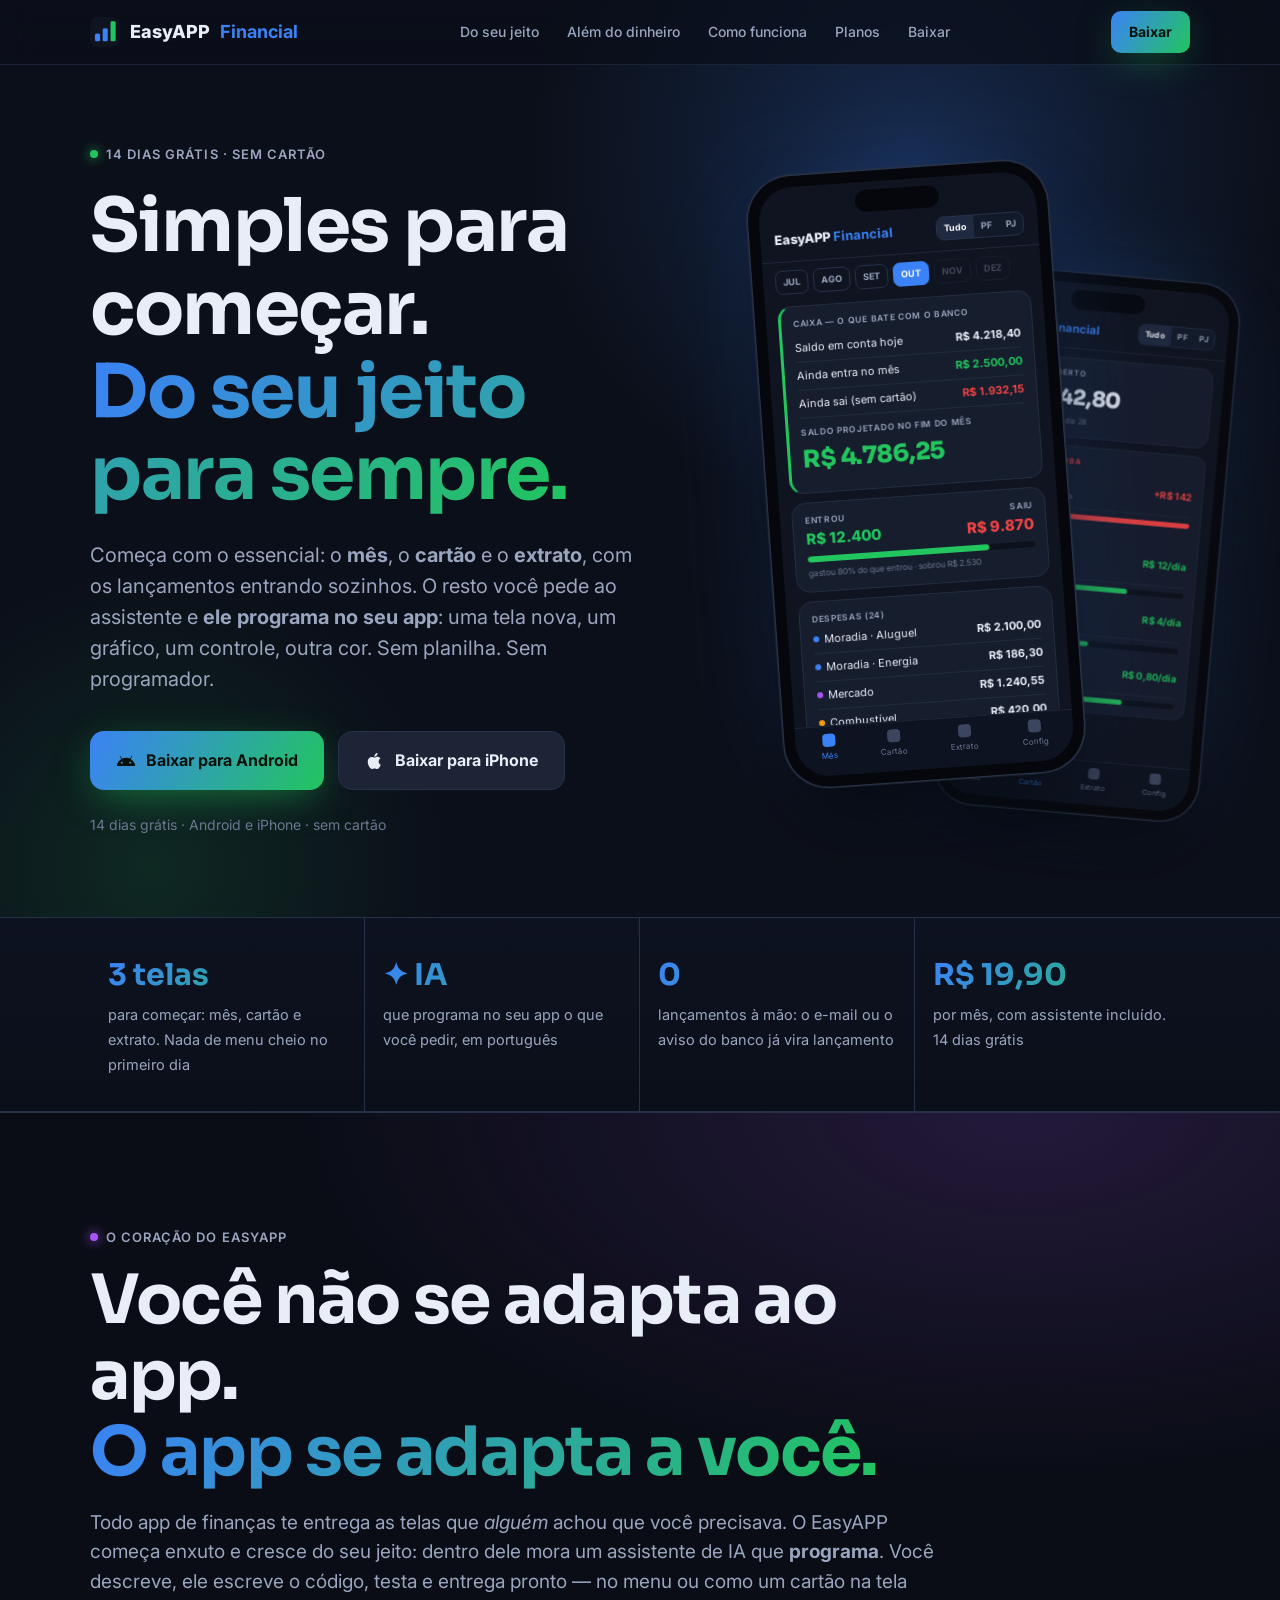
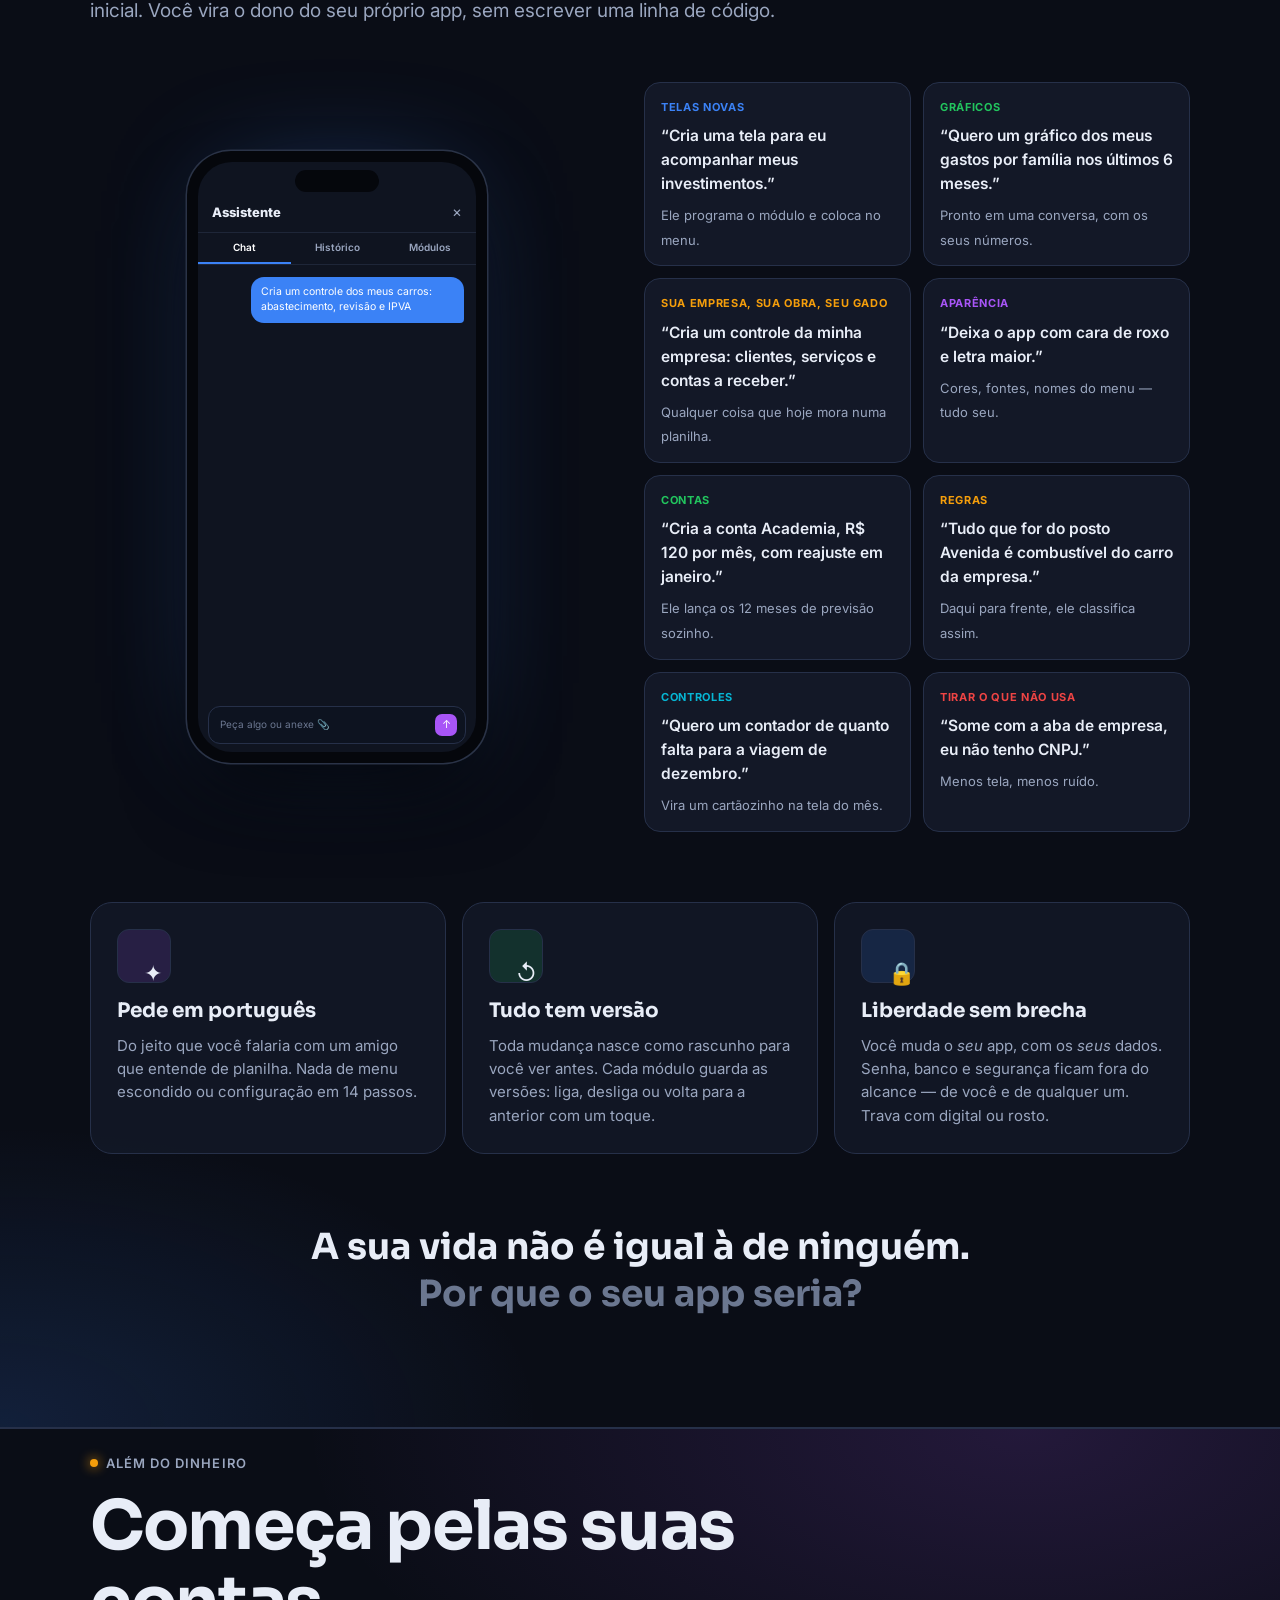
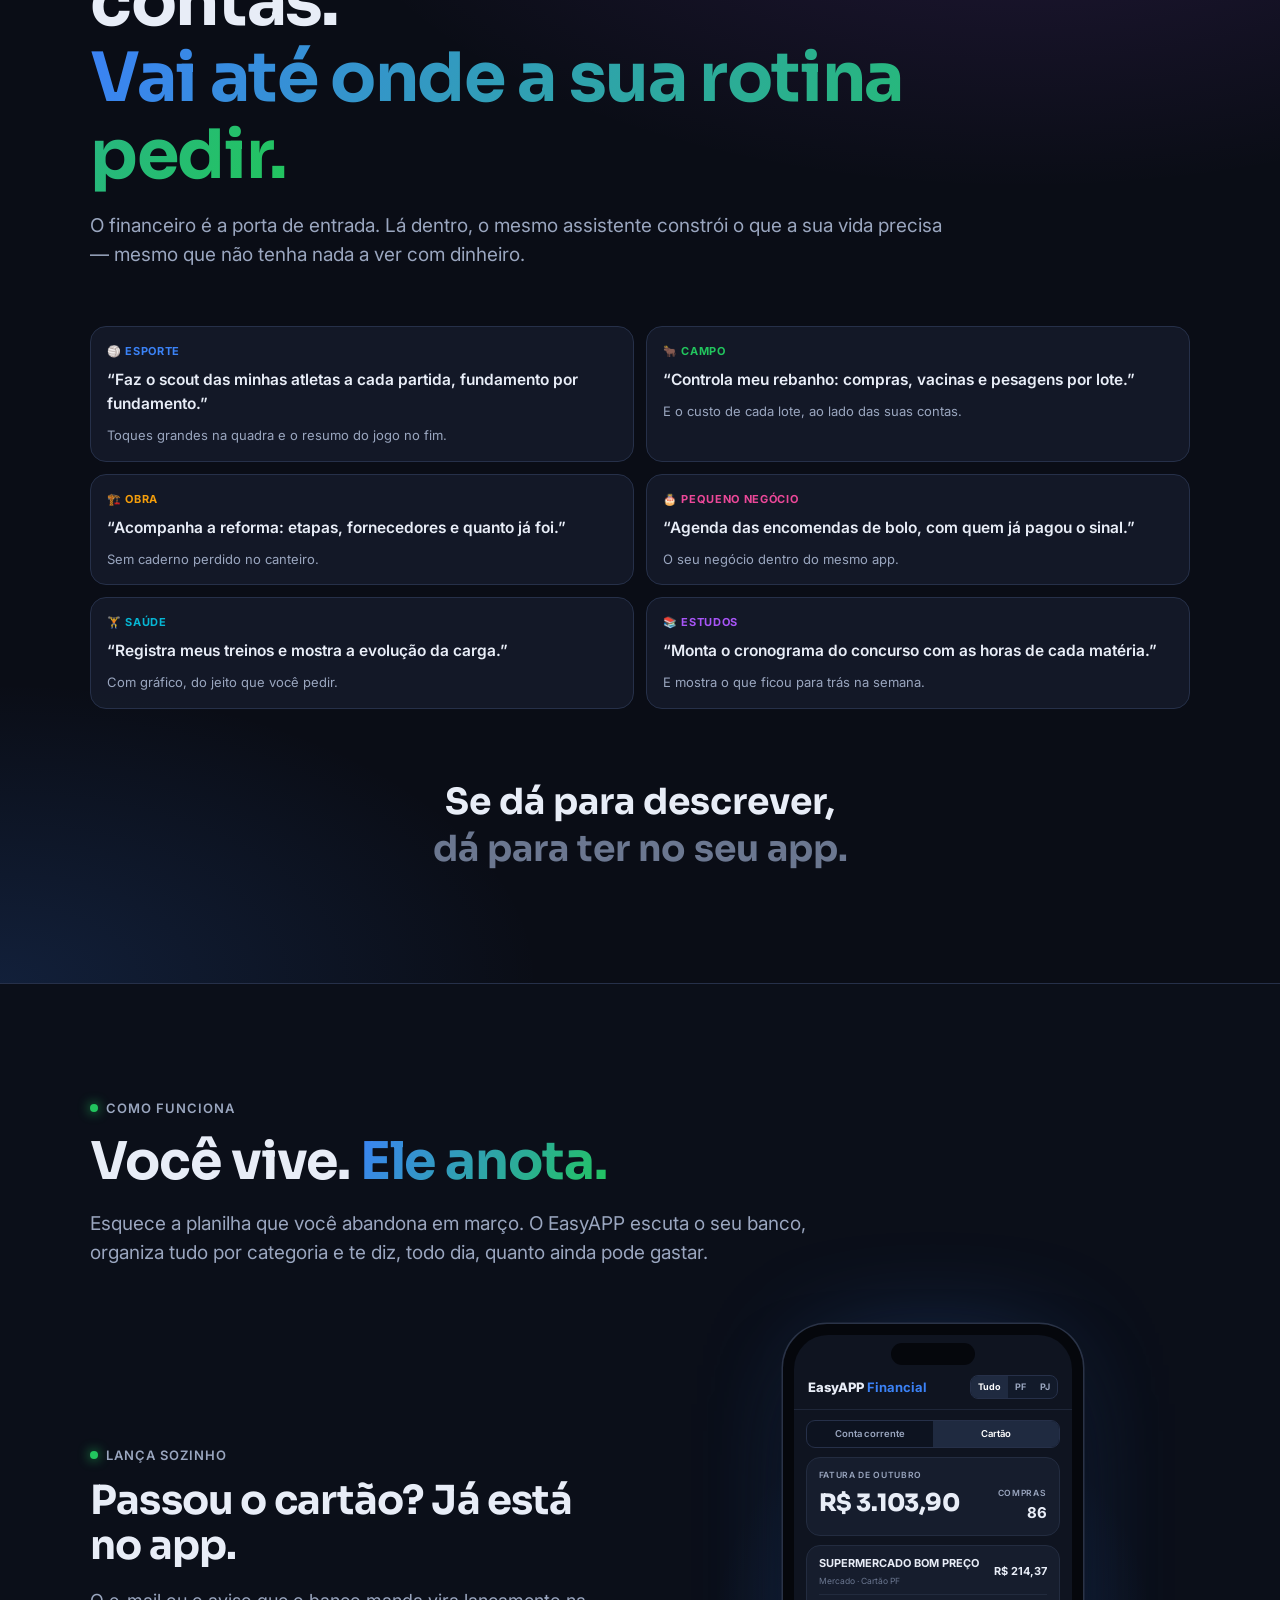
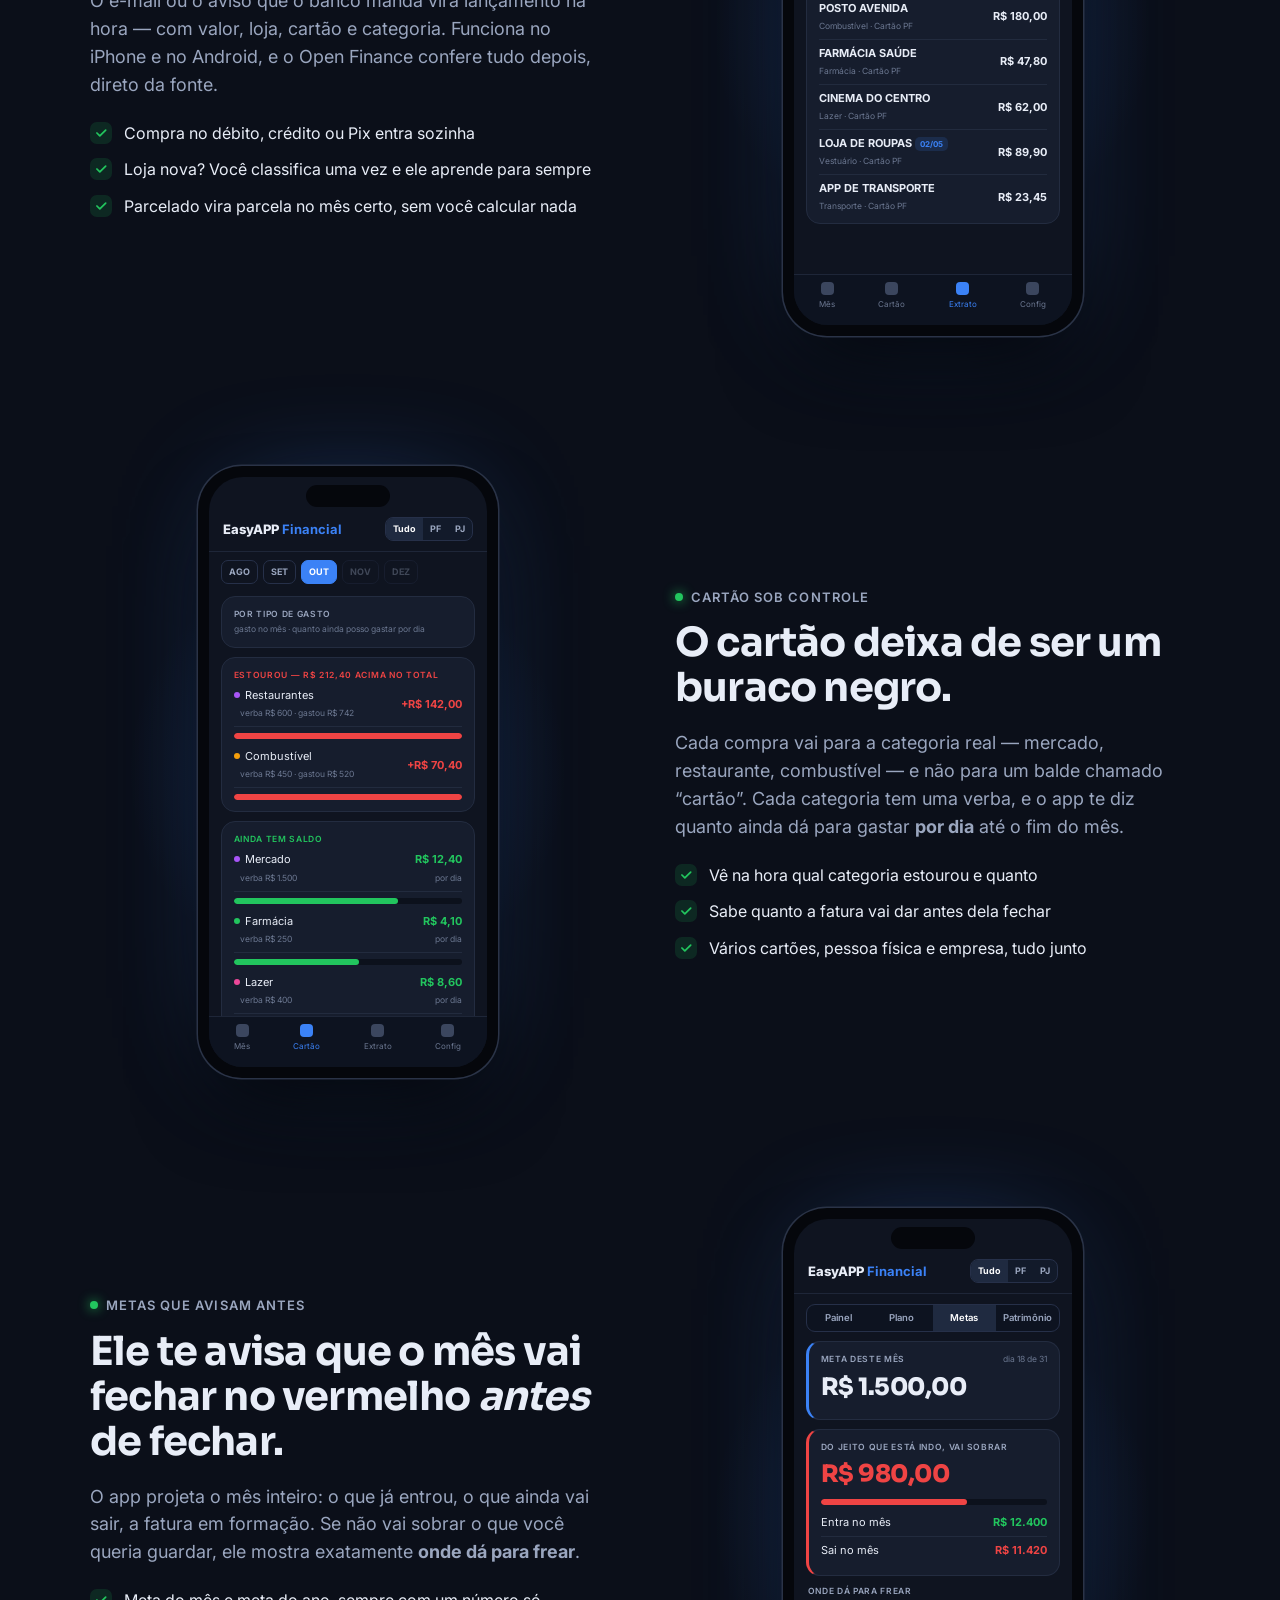
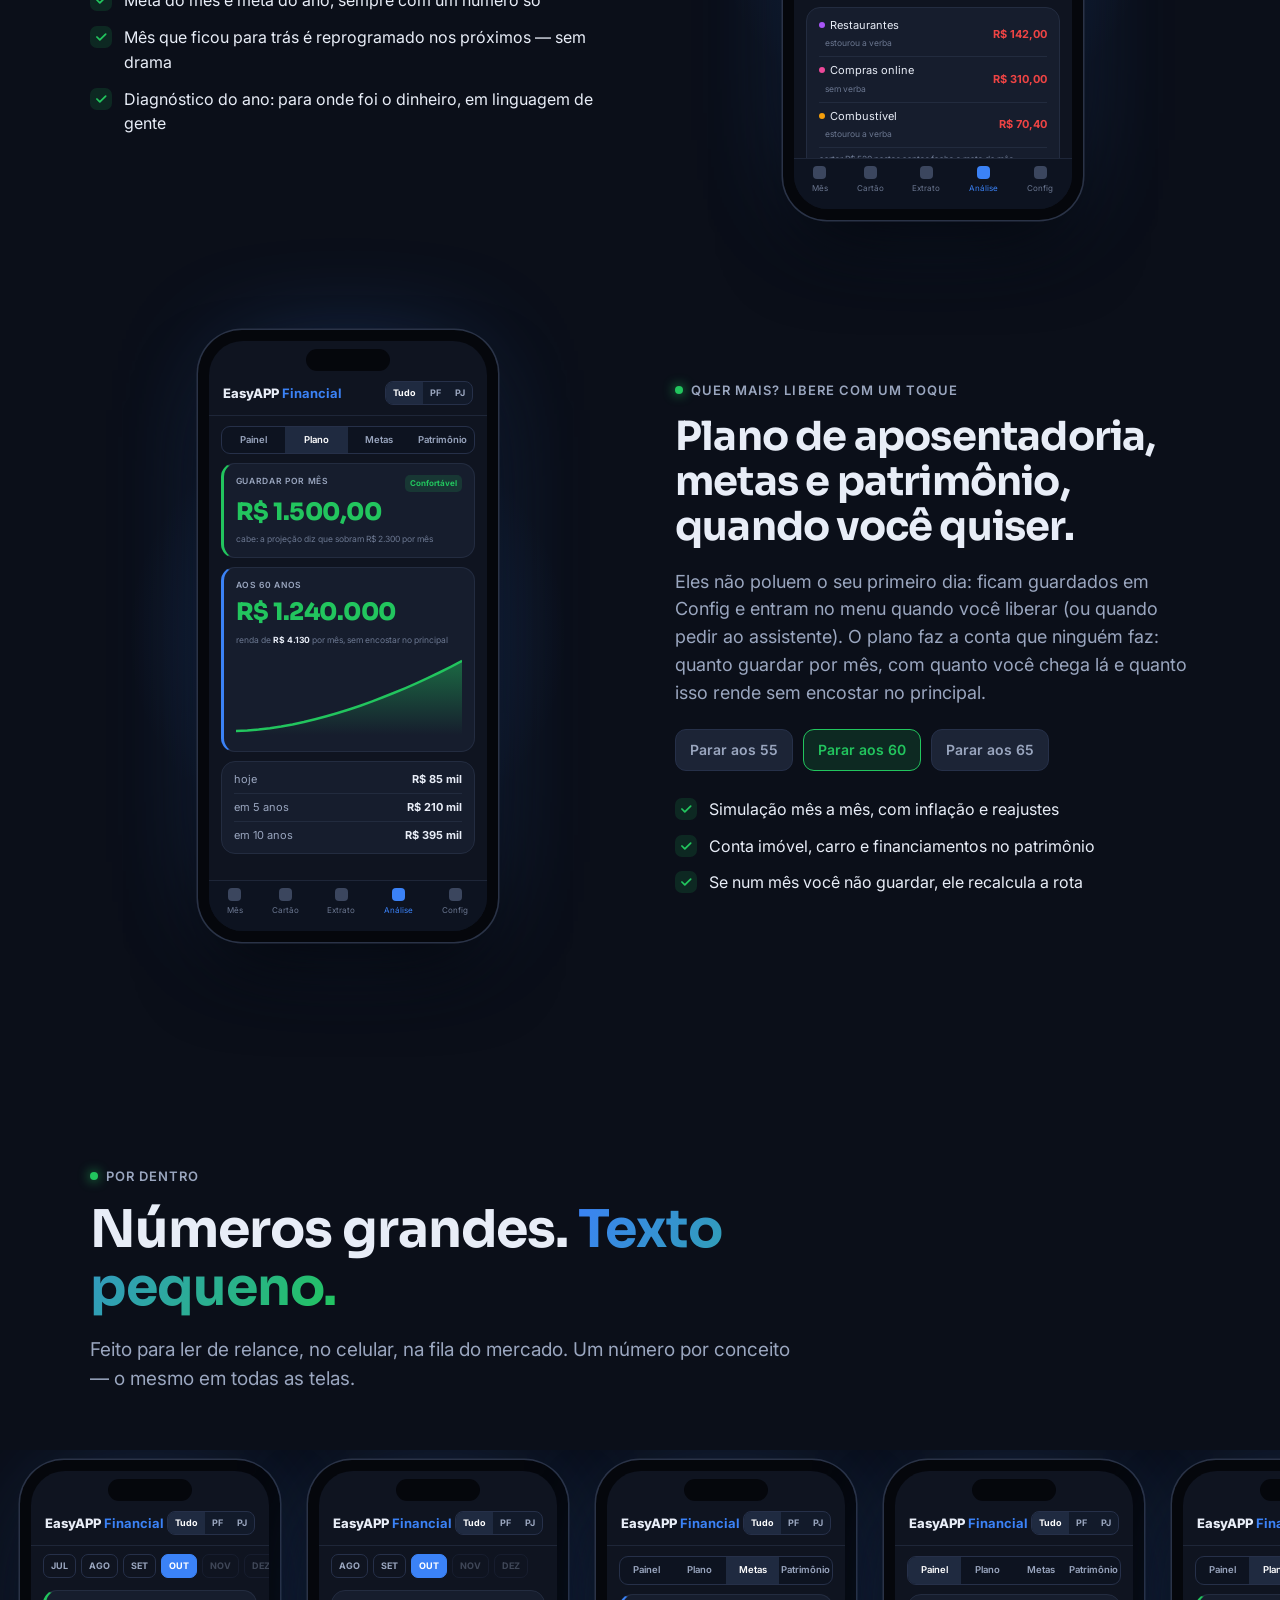
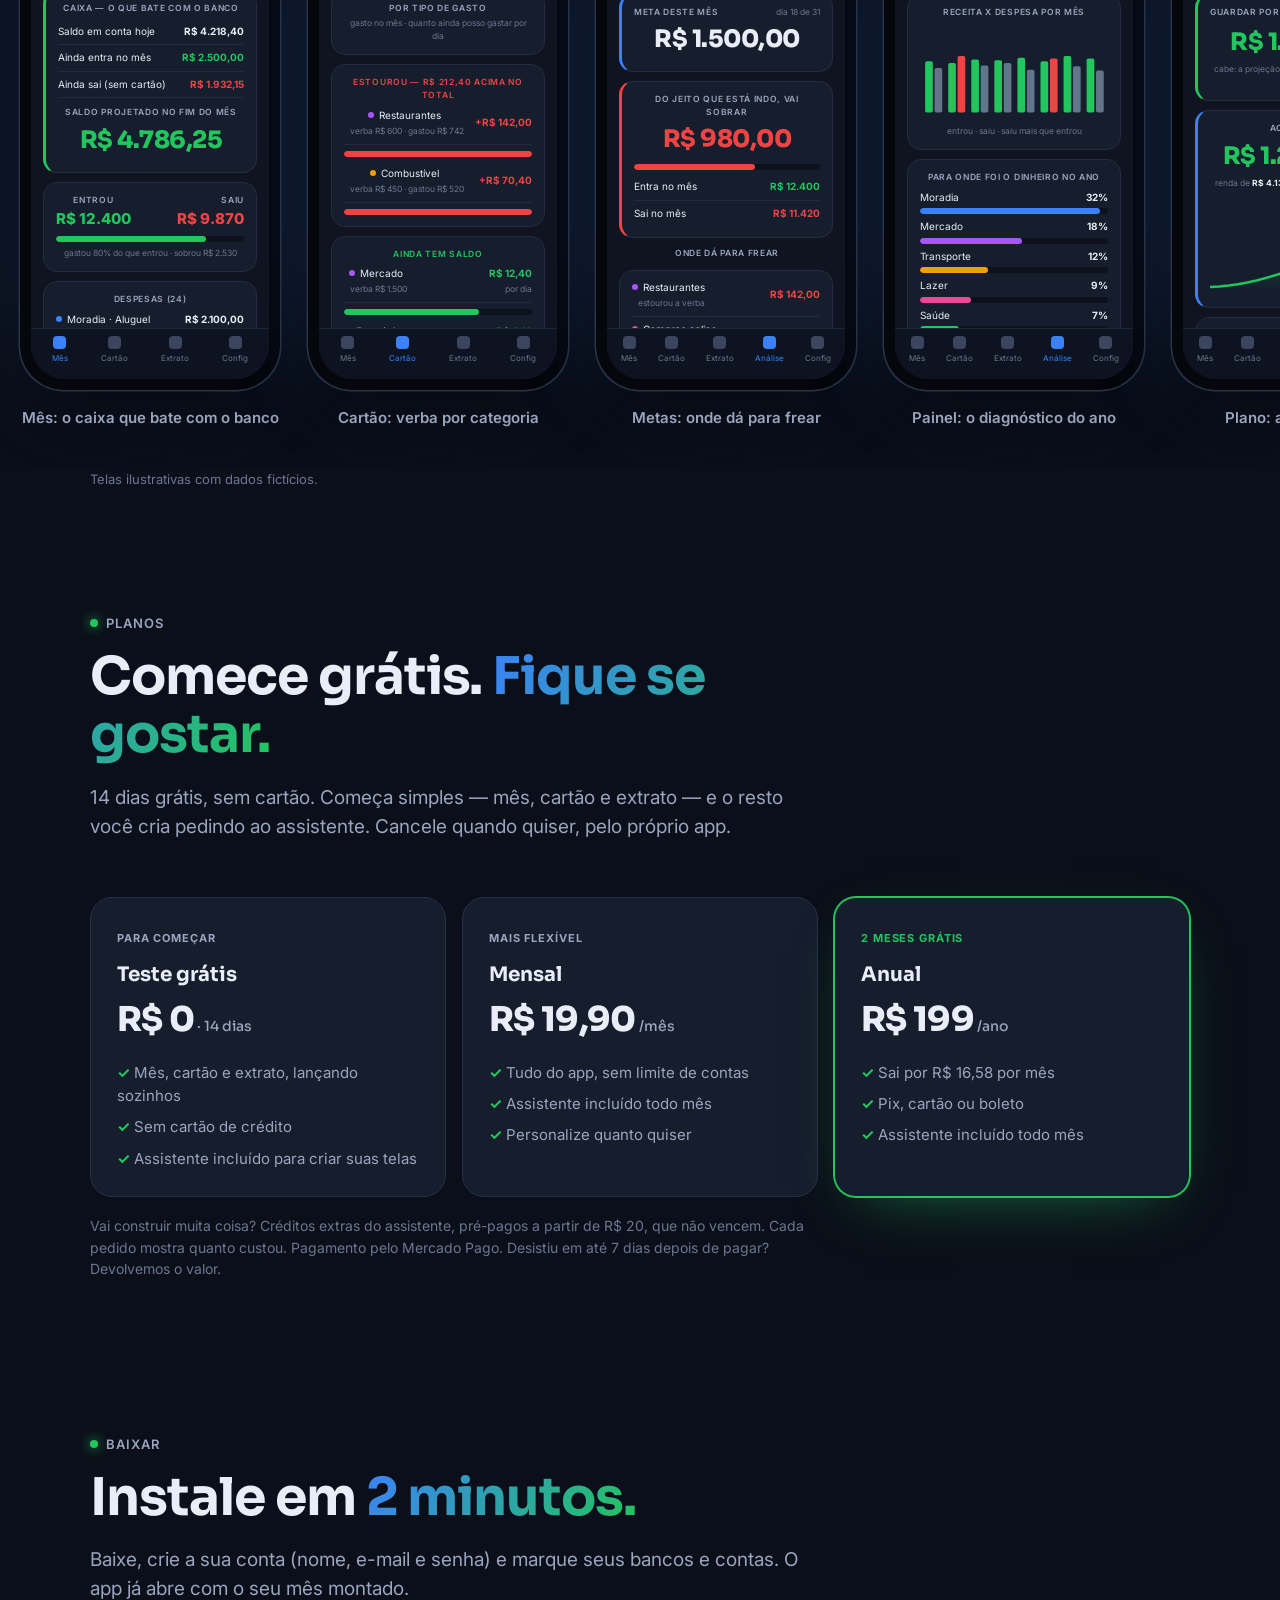
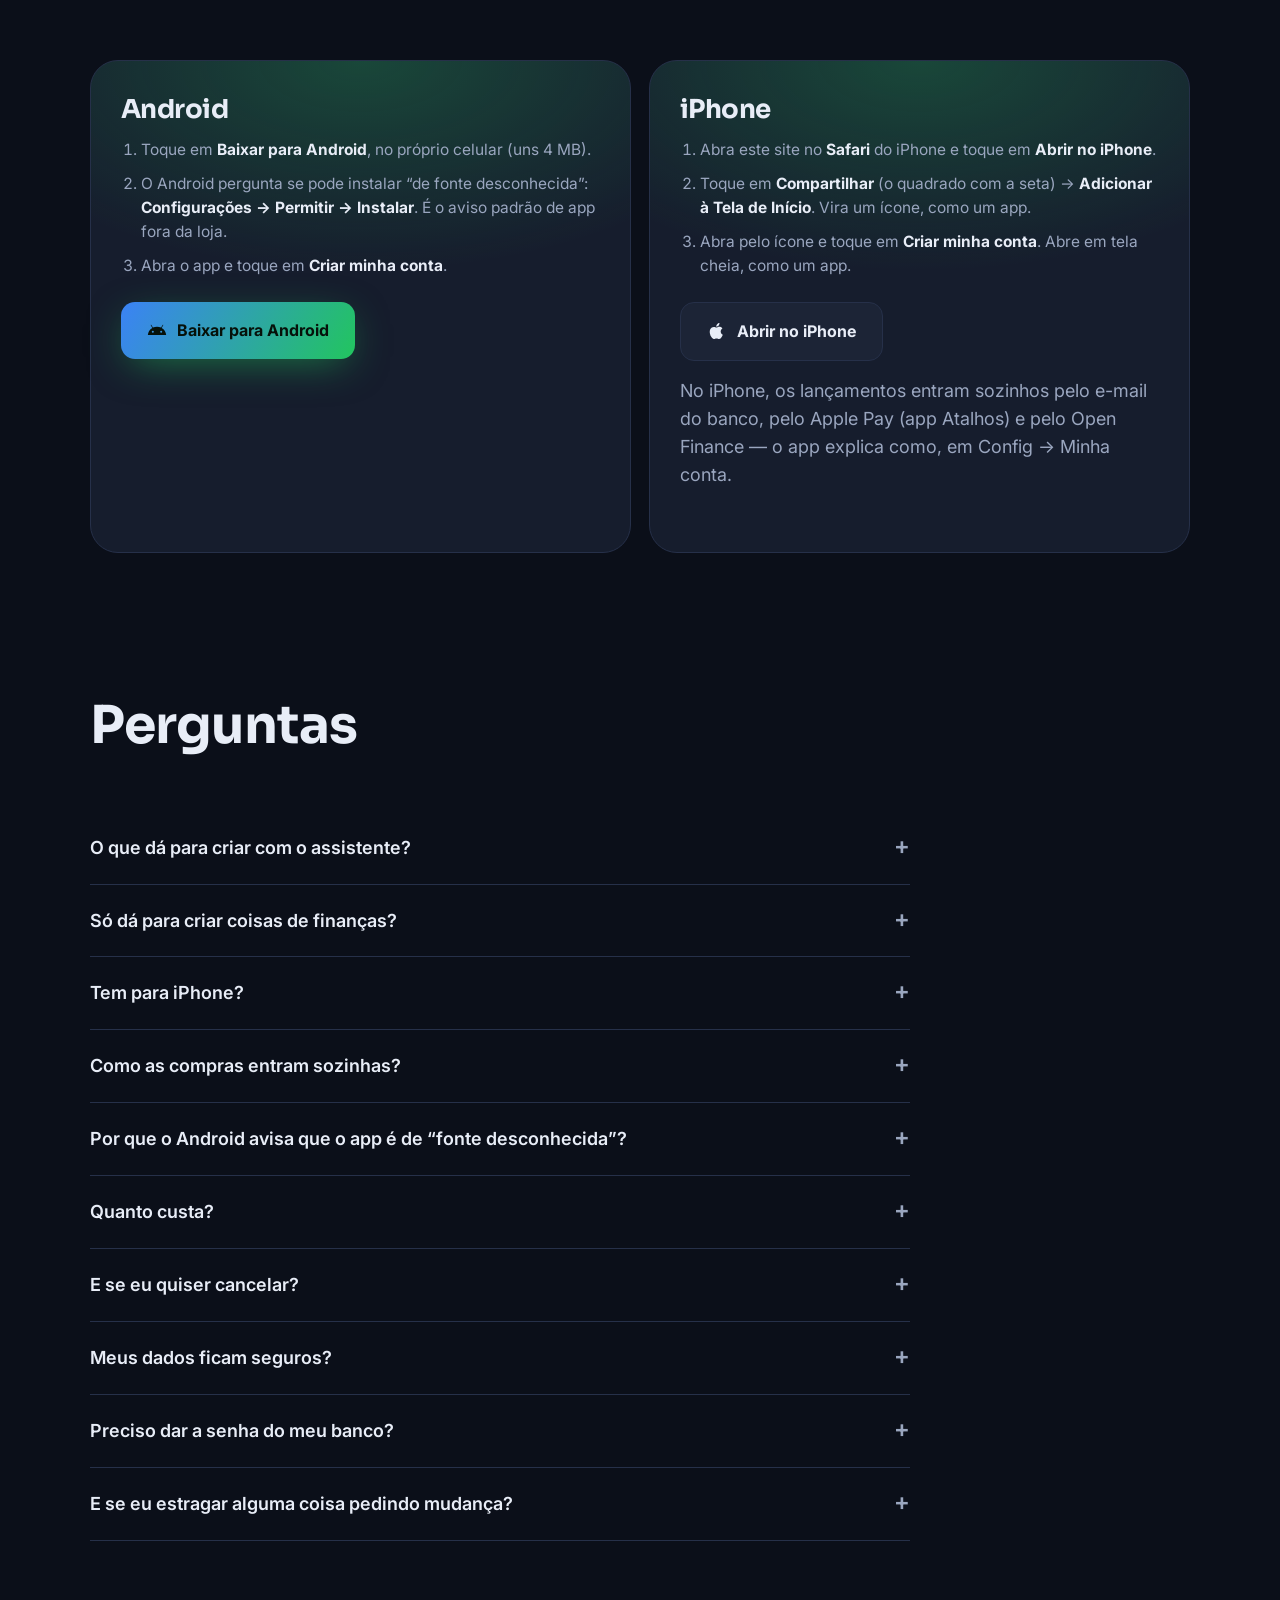
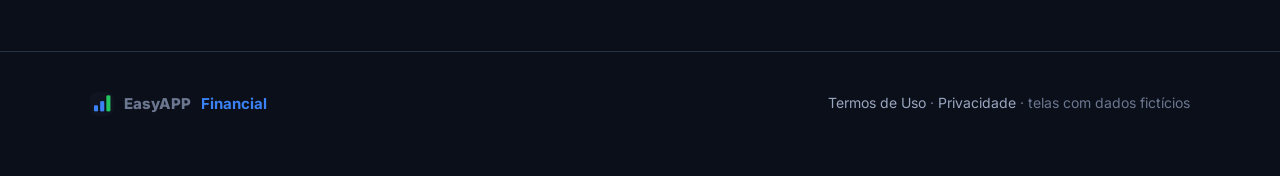
==== commit b509101a: "Landing: telas dos módulos na animação do assistente bem diferentes entre si (linhas e rosca nos car" ====
--- a/index.html
+++ b/index.html
@@ -791,24 +791,69 @@
    custou o pedido) e, no fim, a tela nova aberta pelo menu */
 (function () {
   var chat = document.getElementById('chat'), vchat = document.getElementById('vchat'), vmod = document.getElementById('vmod'), rodando = false, ex = 0;
+  // as telas dos módulos: cada uma com um jeito diferente (linhas, rosca, quadra, barras, etapas)
+  function linha(vals, cor, x0, w, y0, h, mn, mx) {
+    return vals.map(function (v, i) { return (x0 + i * w / (vals.length - 1)).toFixed(1) + ',' + (y0 + h - (v - mn) / (mx - mn) * h).toFixed(1); }).join(' ');
+  }
+  function rosca(fat) {
+    var r = 26, C = 2 * Math.PI * r, ac = 0;
+    return '<svg viewBox="0 0 70 70" style="width:74px;flex:none">' + fat.map(function (f) {
+      var s = '<circle cx="35" cy="35" r="' + r + '" fill="none" stroke="' + f[2] + '" stroke-width="11" stroke-dasharray="' + (f[1] / 100 * C).toFixed(1) + ' ' + C.toFixed(1) +
+        '" stroke-dashoffset="' + (-ac / 100 * C).toFixed(1) + '" transform="rotate(-90 35 35)"/>'; ac += f[1]; return s;
+    }).join('') + '<text x="35" y="33" text-anchor="middle" fill="#fff" font-size="7.5" font-weight="800">R$ 1.457</text><text x="35" y="43" text-anchor="middle" fill="#8b99b5" font-size="6">no mês</text></svg>';
+  }
+  var meses = ['mai', 'jun', 'jul', 'ago', 'set', 'out'];
+  var telaCarros =
+    '<div class="c"><div class="lbl">Consumo · km/l</div><svg viewBox="0 0 240 92" style="width:100%;margin-top:6px">' +
+      [0, 1, 2].map(function (i) { return '<line x1="8" x2="232" y1="' + (12 + i * 30) + '" y2="' + (12 + i * 30) + '" stroke="#222b3e"/>'; }).join('') +
+      '<polyline fill="none" stroke="#3b82f6" stroke-width="2.4" stroke-linejoin="round" points="' + linha([10.9, 11.3, 11.1, 11.6, 11.4, 11.8], 0, 12, 216, 10, 60, 9.5, 12) + '"/>' +
+      '<polyline fill="none" stroke="#f59e0b" stroke-width="2.4" stroke-linejoin="round" points="' + linha([10.1, 9.8, 10.4, 10.0, 9.6, 10.4], 0, 12, 216, 10, 60, 9.5, 12) + '"/>' +
+      '<circle cx="228" cy="' + (70 - (11.8 - 9.5) / 2.5 * 60) + '" r="3.5" fill="#3b82f6"/>' +
+      meses.map(function (m, i) { return '<text x="' + (12 + i * 43.2) + '" y="88" text-anchor="middle" fill="#64748b" font-size="7">' + m + '</text>'; }).join('') +
+    '</svg><div class="sub"><b class="b">●</b> Civic 11,8 &nbsp; <b class="y">●</b> Strada 10,4</div></div>' +
+    '<div class="c" style="display:flex;gap:12px;align-items:center">' + rosca([['Combustível', 58, '#22c55e'], ['Manutenção', 22, '#3b82f6'], ['IPVA', 14, '#f59e0b'], ['Seguro', 6, '#a855f7']]) +
+      '<div style="flex:1">' + [['Combustível', '58%', 'var(--verde)'], ['Manutenção', '22%', 'var(--azul)'], ['IPVA', '14%', 'var(--amar)'], ['Seguro', '6%', 'var(--roxo)']].map(function (r) {
+        return '<div class="row" style="padding:3px 0"><span><i class="dot" style="background:' + r[2] + '"></i>' + r[0] + '</span><b>' + r[1] + '</b></div>'; }).join('') + '</div></div>' +
+    '<div class="c br"><div class="row" style="border:0;padding:0"><span>🔧 Revisão da Strada</span><b class="r">em 23 dias</b></div><div class="bar"><i style="width:78%;background:var(--verm)"></i></div><div class="sub" style="margin-top:4px">8.100 de 10.000 km</div></div>';
+  var ataques = [[40, 30, 1], [62, 22, 1], [80, 40, 1], [52, 48, 0], [30, 52, 1], [90, 26, 1], [70, 58, 0], [44, 18, 1], [100, 50, 1], [24, 36, 0]];
+  var telaScout =
+    '<div class="c"><div class="row" style="border:0;padding:0"><div class="lbl">Placar · vitória</div><div class="big g" style="margin:0;font-size:20px">3 × 1</div></div>' +
+      '<div style="display:flex;gap:4px;margin-top:4px">' + ['25-21', '22-25', '25-18', '25-20'].map(function (p, i) { return '<span style="font-size:8.5px;font-weight:700;padding:4px 6px;border-radius:6px;background:' + (i === 1 ? '#3a1d24;color:#fca5a5' : '#12301f;color:#86efac') + '">' + p + '</span>'; }).join('') + '</div></div>' +
+    '<div class="c"><div class="lbl">Mapa de ataques · Ana</div><svg viewBox="0 0 240 80" style="width:100%;margin-top:6px">' +
+      '<rect x="4" y="4" width="232" height="72" rx="4" fill="#c2773a" opacity=".22" stroke="#e5e7eb" stroke-opacity=".5"/><line x1="4" x2="236" y1="4" y2="4" stroke="#fff" stroke-width="3"/>' +
+      '<line x1="4" x2="236" y1="28" y2="28" stroke="#e5e7eb" stroke-opacity=".4" stroke-dasharray="3 3"/>' +
+      ataques.map(function (a) { return '<circle cx="' + (a[0] * 2.2 + 8) + '" cy="' + (a[1] + 10) + '" r="5" fill="' + (a[2] ? '#22c55e' : '#ef4444') + '" opacity=".9"/>'; }).join('') +
+    '</svg><div class="sub"><b class="g">●</b> ponto 7 &nbsp; <b class="r">●</b> erro 3</div></div>' +
+    '<div class="c"><div class="lbl">Eficiência do time</div>' + [['Saque', 72, 'var(--azul)'], ['Recepção', 86, 'var(--verde)'], ['Ataque', 61, 'var(--amar)'], ['Bloqueio', 44, 'var(--rosa)']].map(function (r) {
+      return '<div class="row" style="border:0;padding:5px 0 0"><span>' + r[0] + '</span><b>' + r[1] + '%</b></div><div class="bar" style="margin-top:3px"><i style="width:' + r[1] + '%;background:' + r[2] + '"></i></div>'; }).join('') + '</div>';
+  var etapas = [['Demolição', 'ok'], ['Elétrica', 'ok'], ['Hidráulica', 'agora'], ['Piso', ''], ['Pintura', '']];
+  var telaObra =
+    '<div class="c" style="display:flex;gap:12px;align-items:center"><svg viewBox="0 0 70 70" style="width:70px;flex:none"><circle cx="35" cy="35" r="28" fill="none" stroke="#0c111c" stroke-width="8"/>' +
+      '<circle cx="35" cy="35" r="28" fill="none" stroke="#06b6d4" stroke-width="8" stroke-linecap="round" stroke-dasharray="' + (0.68 * 175.9).toFixed(1) + ' 175.9" transform="rotate(-90 35 35)"/>' +
+      '<text x="35" y="39" text-anchor="middle" fill="#fff" font-size="13" font-weight="800">68%</text></svg>' +
+      '<div><div class="lbl">Já foi</div><div style="font-family:Sora;font-weight:800;font-size:16px">R$ 41.300</div><div class="sub">de R$ 60.000 previstos · faltam 6 semanas</div></div></div>' +
+    '<div class="c"><div class="lbl">Etapas</div><div style="margin-top:6px">' + etapas.map(function (e, i) {
+      var cor = e[1] === 'ok' ? 'var(--verde)' : e[1] === 'agora' ? 'var(--amar)' : '#3b465e';
+      return '<div style="display:flex;gap:8px;align-items:center;position:relative;padding:3px 0">' +
+        '<span style="width:14px;height:14px;border-radius:50%;flex:none;display:grid;place-items:center;font-size:8px;color:#062010;background:' + cor + (e[1] === 'agora' ? ';box-shadow:0 0 8px var(--amar)' : '') + '">' + (e[1] === 'ok' ? '✓' : '') + '</span>' +
+        '<span style="flex:1' + (e[1] ? '' : ';color:var(--tx3)') + '">' + e[0] + '</span><span class="sub">' + (e[1] === 'ok' ? 'feito' : e[1] === 'agora' ? 'em andamento' : ['', '', '', 'nov', 'dez'][i]) + '</span></div>';
+    }).join('') + '</div></div>' +
+    '<div class="c"><div class="lbl">Gasto por fornecedor</div><svg viewBox="0 0 240 70" style="width:100%;margin-top:6px">' +
+      [['Mão de obra', 16.2, '#06b6d4'], ['Elétrica', 9.8, '#3b82f6'], ['Hidráulica', 7.1, '#a855f7'], ['Material', 5.4, '#f59e0b'], ['Caçamba', 2.8, '#ec4899']].map(function (f, i) {
+        var h = f[1] / 16.2 * 40, x = 8 + i * 47;
+        return '<rect x="' + x + '" y="' + (52 - h) + '" width="34" height="' + h.toFixed(1) + '" rx="4" fill="' + f[2] + '"/><text x="' + (x + 17) + '" y="' + (48 - h) + '" text-anchor="middle" fill="#cbd5e1" font-size="7">' + String(f[1]).replace('.', ',') + 'k</text>' +
+          '<text x="' + (x + 17) + '" y="64" text-anchor="middle" fill="#64748b" font-size="6.5">' + f[0] + '</text>';
+      }).join('') + '</svg></div>';
   var exemplos = [
     { pedido: 'Cria um controle dos meus carros: abastecimento, revisão e IPVA',
-      resp: 'Pronto! Fiz o módulo <b>Carros</b>: abastecimentos com o consumo de cada um, a próxima revisão e o IPVA do ano.',
-      ic: '🚗', nome: 'Carros', custo: 'R$ 0,42', hora: '13:40', aba: 'Carros',
-      tela: '<div class="c"><div class="row" style="border:0;padding:0"><b>Civic 2019</b><span class="sub">ABC-1D23</span></div>' +
-        '<div class="mini"><div><b class="g">11,8</b><span class="sub">km/l no mês</span></div><div><b>R$ 612</b><span class="sub">combustível</span></div><div><b class="y">1.900</b><span class="sub">km p/ revisão</span></div></div></div>' +
-        '<div class="c"><div class="row" style="border:0;padding:0"><b>Strada 2022</b><span class="sub">EFG-4H56</span></div>' +
-        '<div class="mini"><div><b class="g">10,4</b><span class="sub">km/l no mês</span></div><div><b>R$ 845</b><span class="sub">combustível</span></div><div><b class="r">12/11</b><span class="sub">revisão</span></div></div></div>' +
-        '<div class="c"><div class="lbl">IPVA 2026</div><div class="row"><span>Civic · 3x</span><b>R$ 1.840</b></div><div class="row"><span>Strada · à vista</span><b class="g">pago</b></div></div>' +
-        '<div class="c"><div class="lbl">Último abastecimento</div><div class="row"><span>Posto Avenida · 42 L</span><b>R$ 247,80</b></div></div>' },
+      resp: 'Pronto! Fiz o módulo <b>Carros</b>: o consumo de cada um mês a mês, para onde vai o dinheiro e o aviso da próxima revisão.',
+      ic: '🚗', nome: 'Carros', custo: 'R$ 0,42', hora: '13:40', aba: 'Carros', tela: telaCarros },
     { pedido: 'Faz o scout das minhas atletas a cada partida, fundamento por fundamento',
-      resp: 'Pronto! Fiz o módulo <b>Scout</b>: você toca no fundamento durante o jogo e, no fim, sai o resumo de cada atleta.',
-      ic: '🏐', nome: 'Scout', custo: 'R$ 0,57', hora: '19:12', aba: 'Scout',
-      tela: '<div class="seg"><span class="on">Jogo de hoje</span><span>Temporada</span></div>' +
-        '<div class="c"><div class="lbl">Ana · ponteira</div><div class="mini"><div><b class="g">8</b><span class="sub">ataques</span></div><div><b>3</b><span class="sub">aces</span></div><div><b class="r">2</b><span class="sub">erros</span></div></div></div>' +
-        '<div class="c"><div class="lbl">Bia · líbero</div><div class="mini"><div><b class="g">86%</b><span class="sub">recepção</span></div><div><b>11</b><span class="sub">defesas</span></div><div><b class="r">1</b><span class="sub">erro</span></div></div></div>' +
-        '<div class="c"><div class="lbl">Carla · central</div><div class="mini"><div><b class="g">5</b><span class="sub">bloqueios</span></div><div><b>6</b><span class="sub">ataques</span></div><div><b class="r">3</b><span class="sub">erros</span></div></div></div>' +
-        '<div class="c"><div class="lbl">Resumo do time</div><div class="row"><span>Sets</span><b class="g">3 x 1</b></div><div class="row"><span>Ponto de saque</span><b>9</b></div></div>' }
+      resp: 'Pronto! Fiz o módulo <b>Scout</b>: você toca na quadra durante o jogo e sai o mapa de ataques e a eficiência de cada fundamento.',
+      ic: '🏐', nome: 'Scout', custo: 'R$ 0,57', hora: '19:12', aba: 'Scout', tela: telaScout },
+    { pedido: 'Acompanha a reforma: etapas, fornecedores e quanto já foi',
+      resp: 'Pronto! Fiz o módulo <b>Reforma</b>: quanto já foi do previsto, a etapa em que a obra está e o gasto por fornecedor.',
+      ic: '🏗️', nome: 'Reforma', custo: 'R$ 0,49', hora: '09:05', aba: 'Reforma', tela: telaObra }
   ];
   function add(q, html) {
     var d = document.createElement('div'); d.className = q === 'custo' ? 'custo' : 'msg ' + q; d.innerHTML = html; chat.appendChild(d);
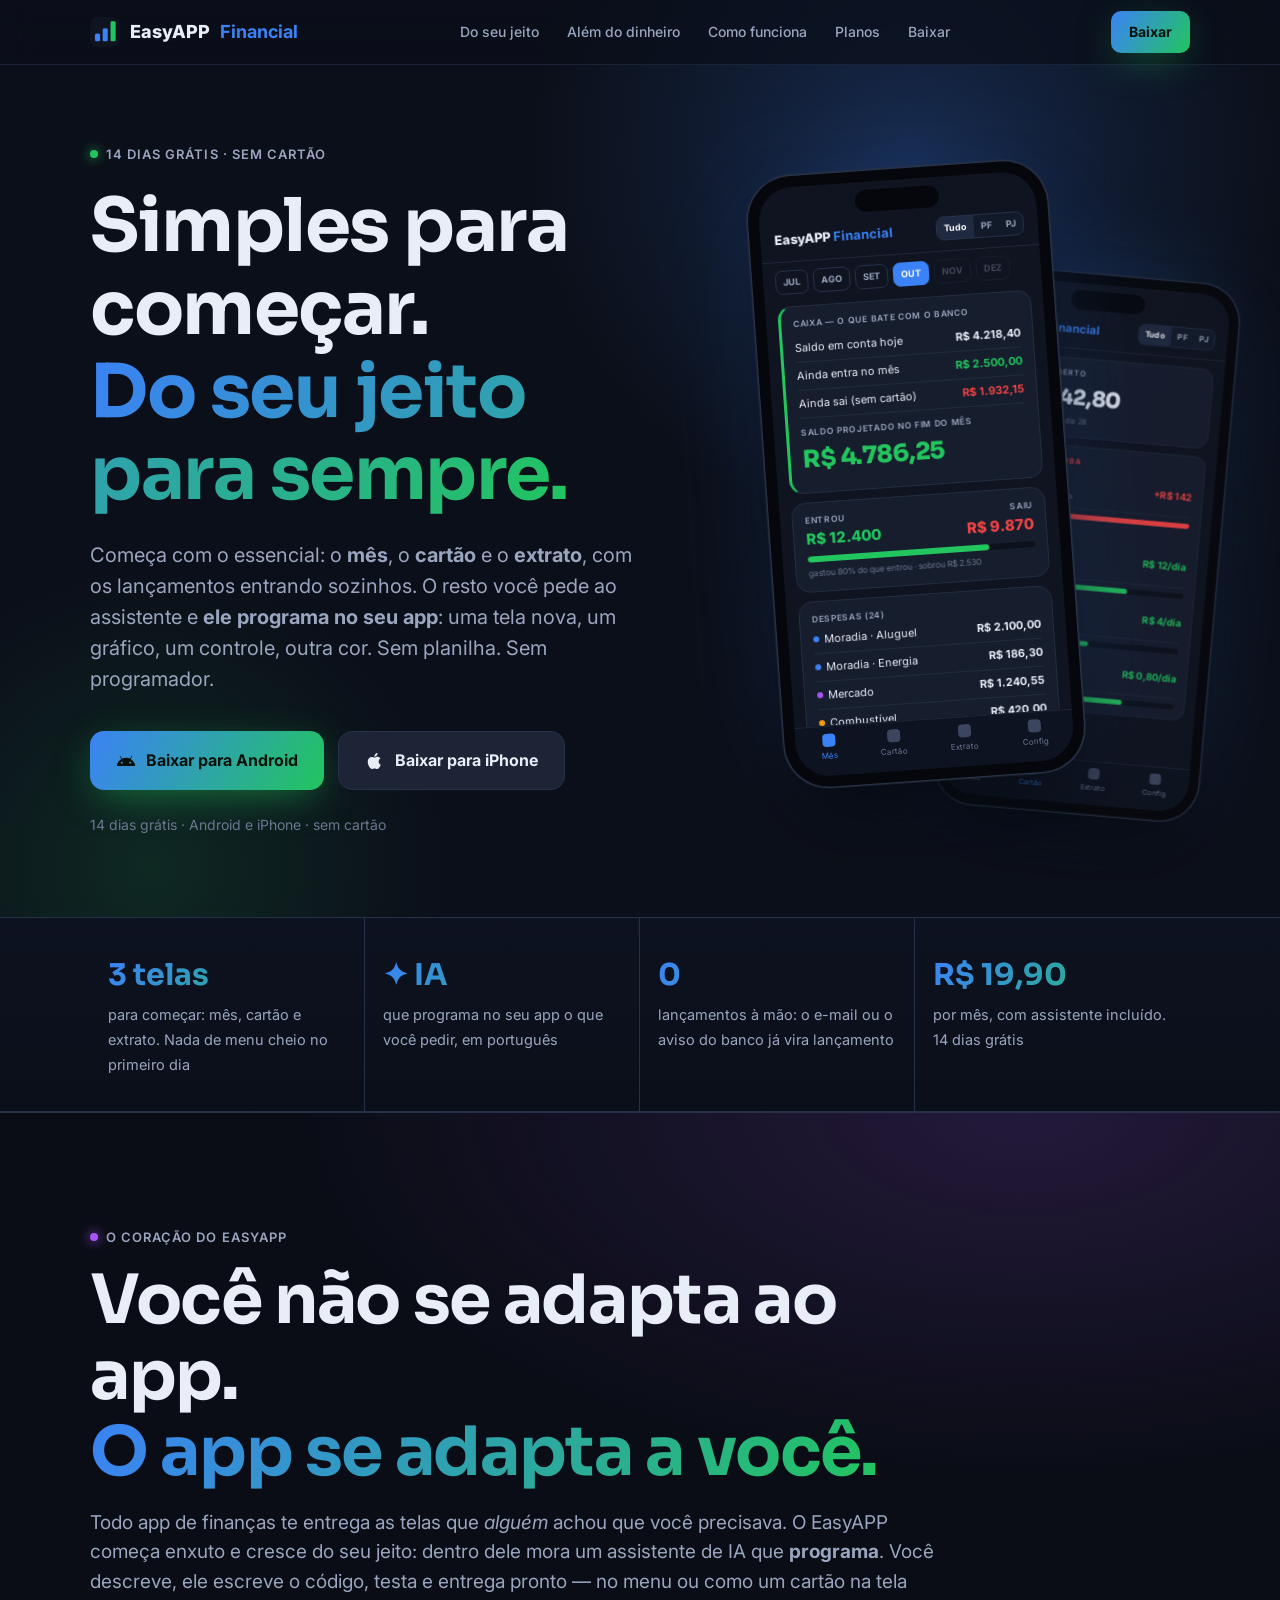
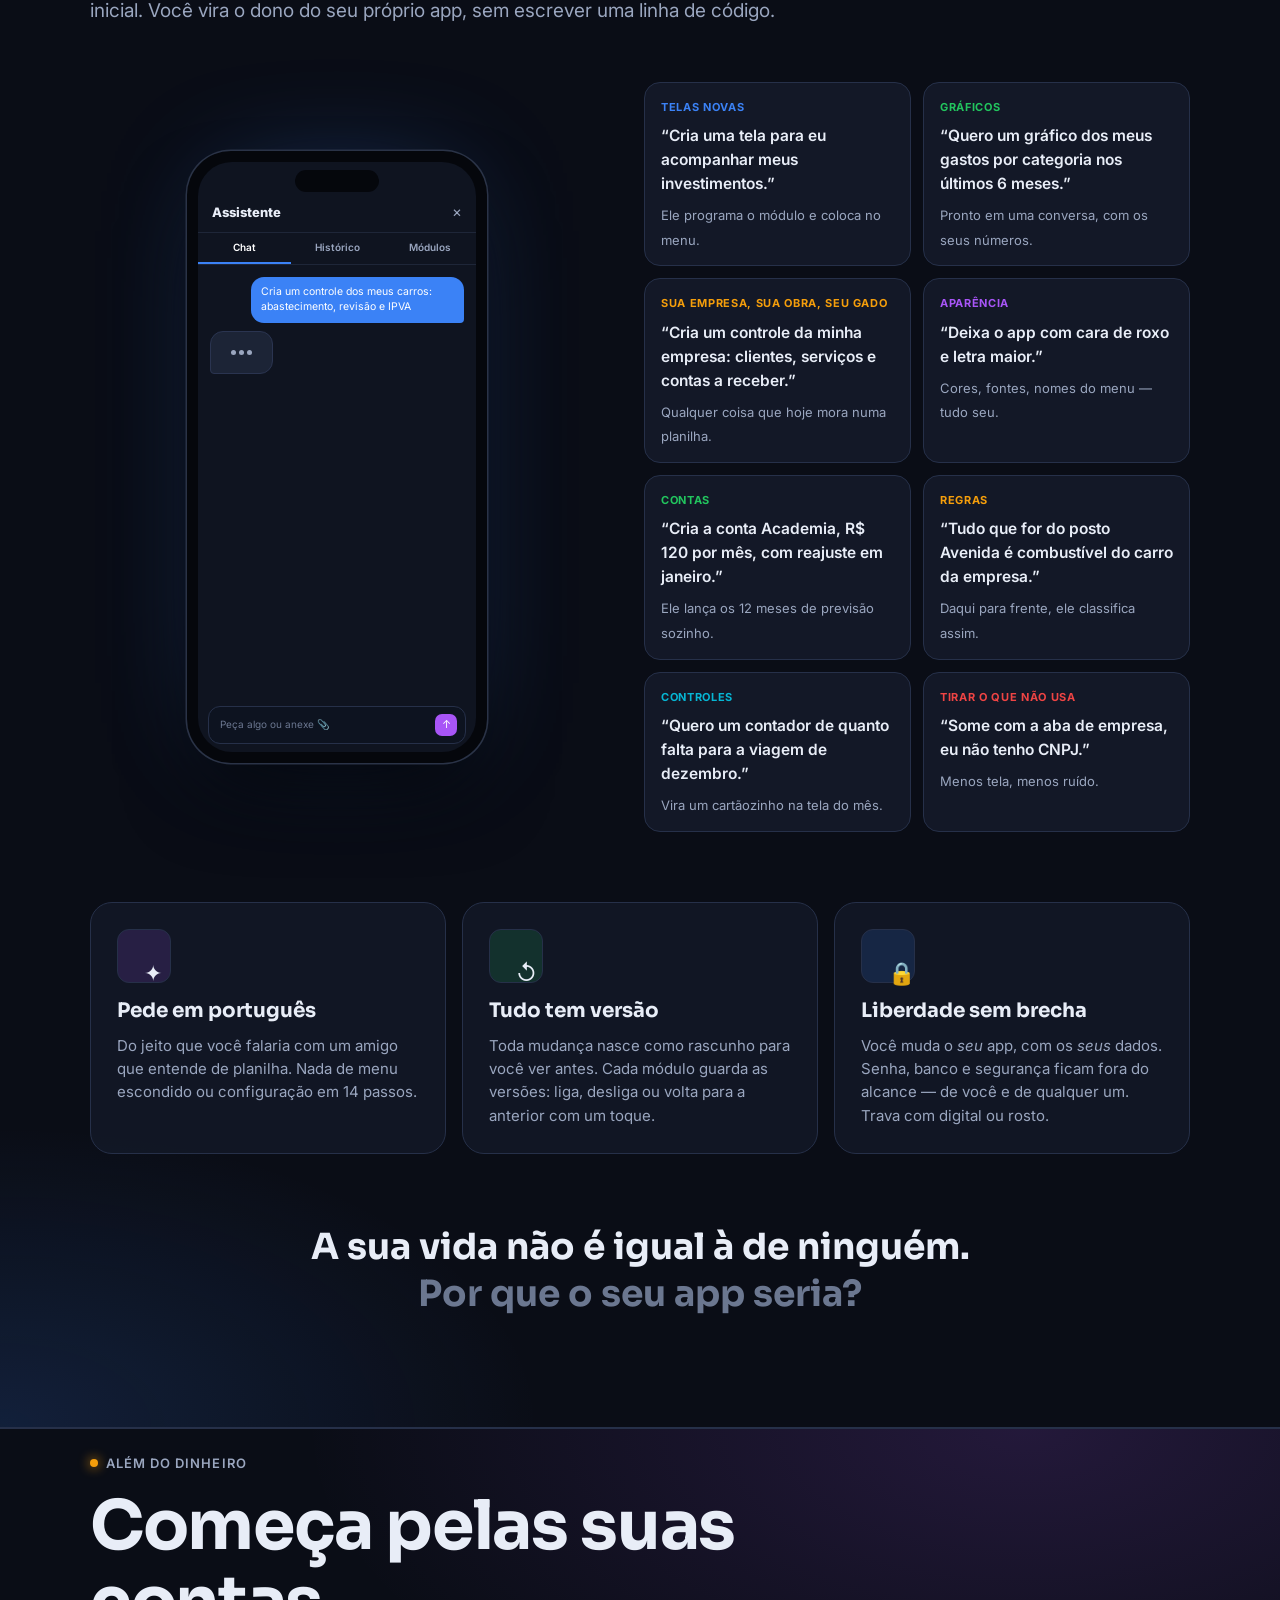
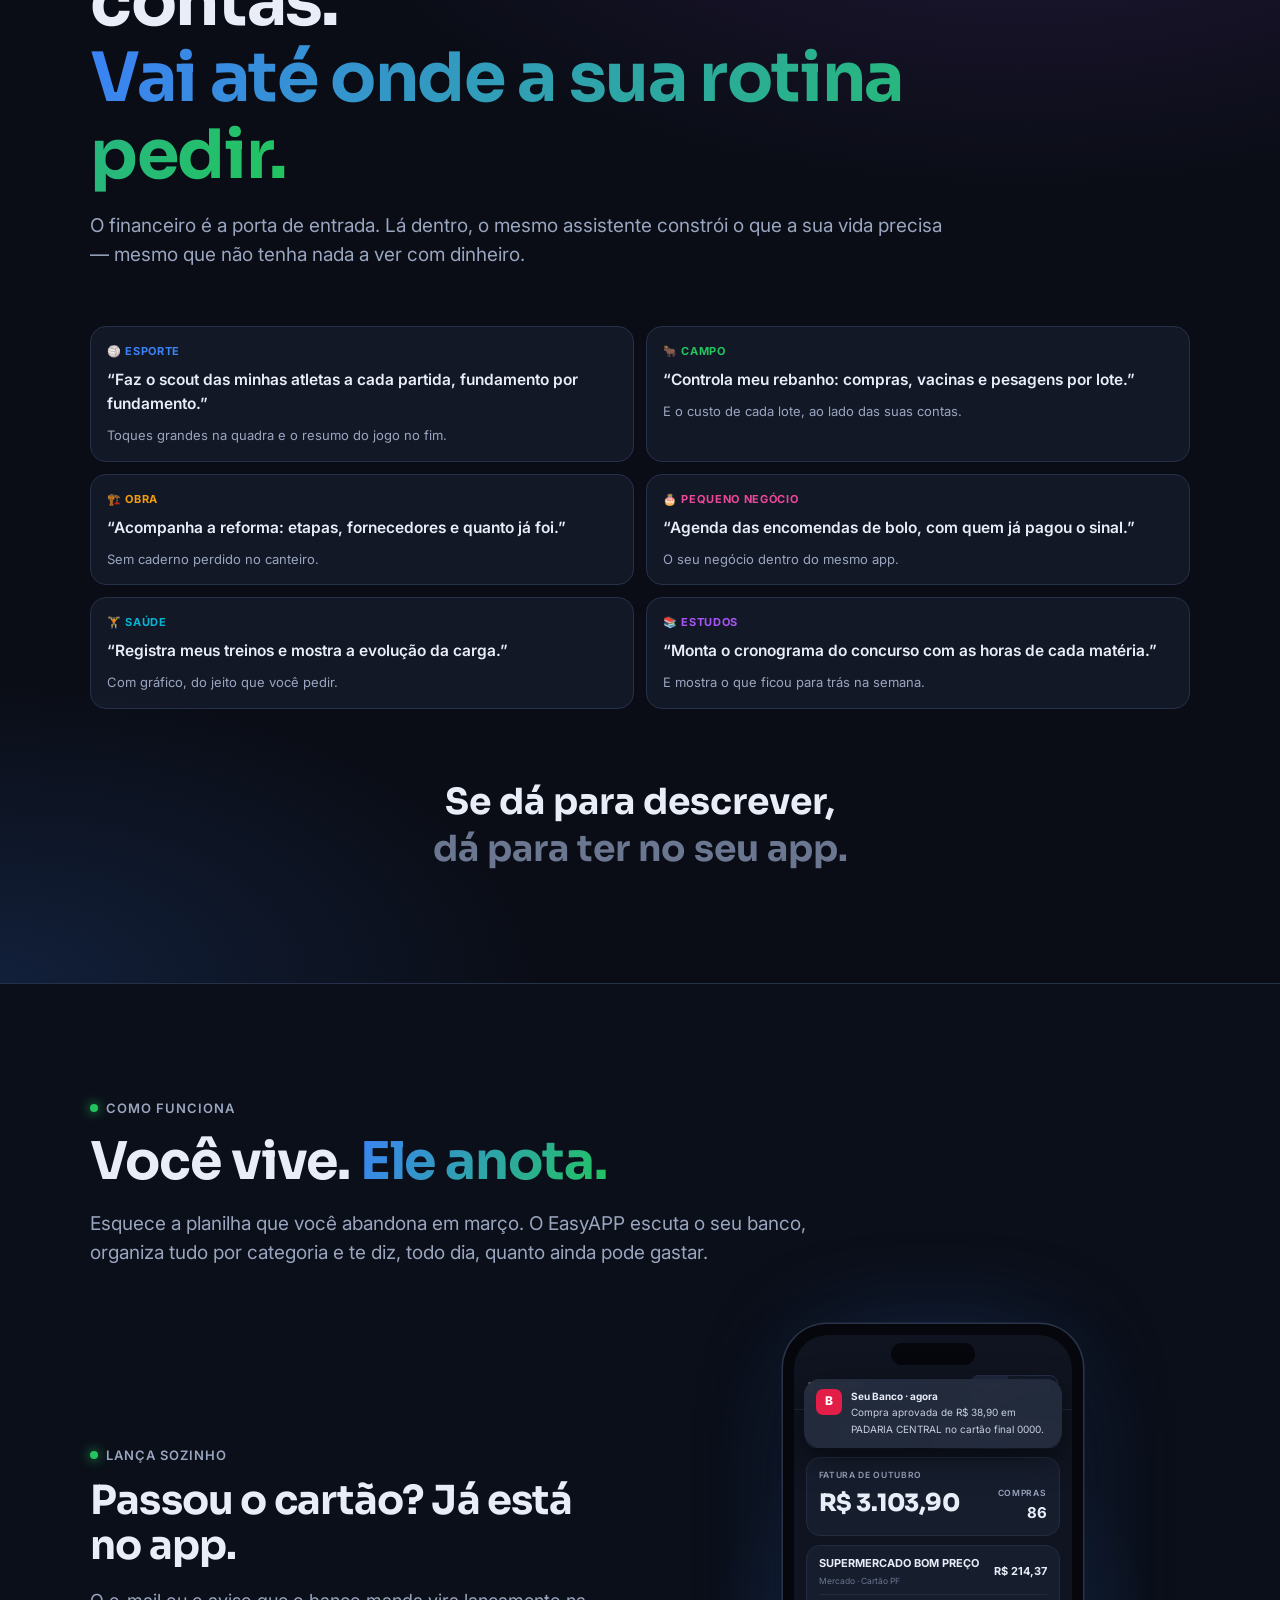
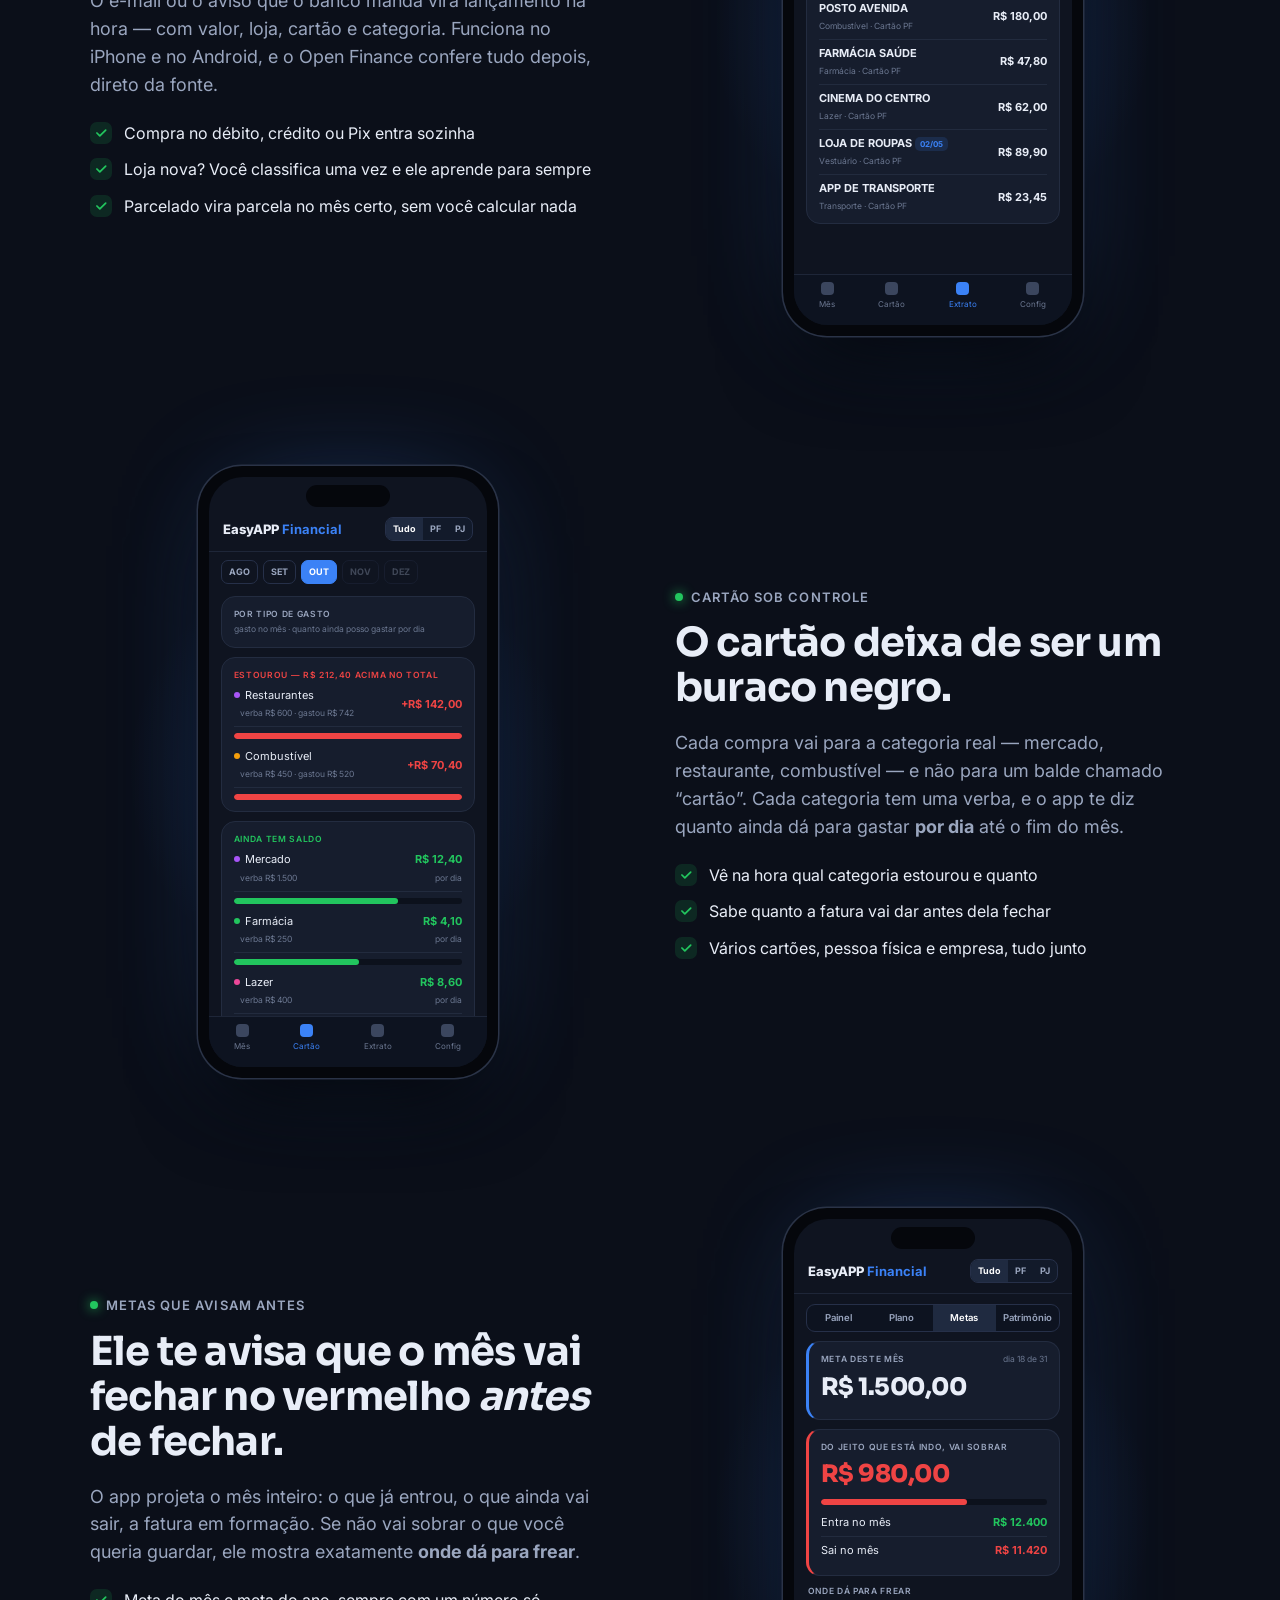
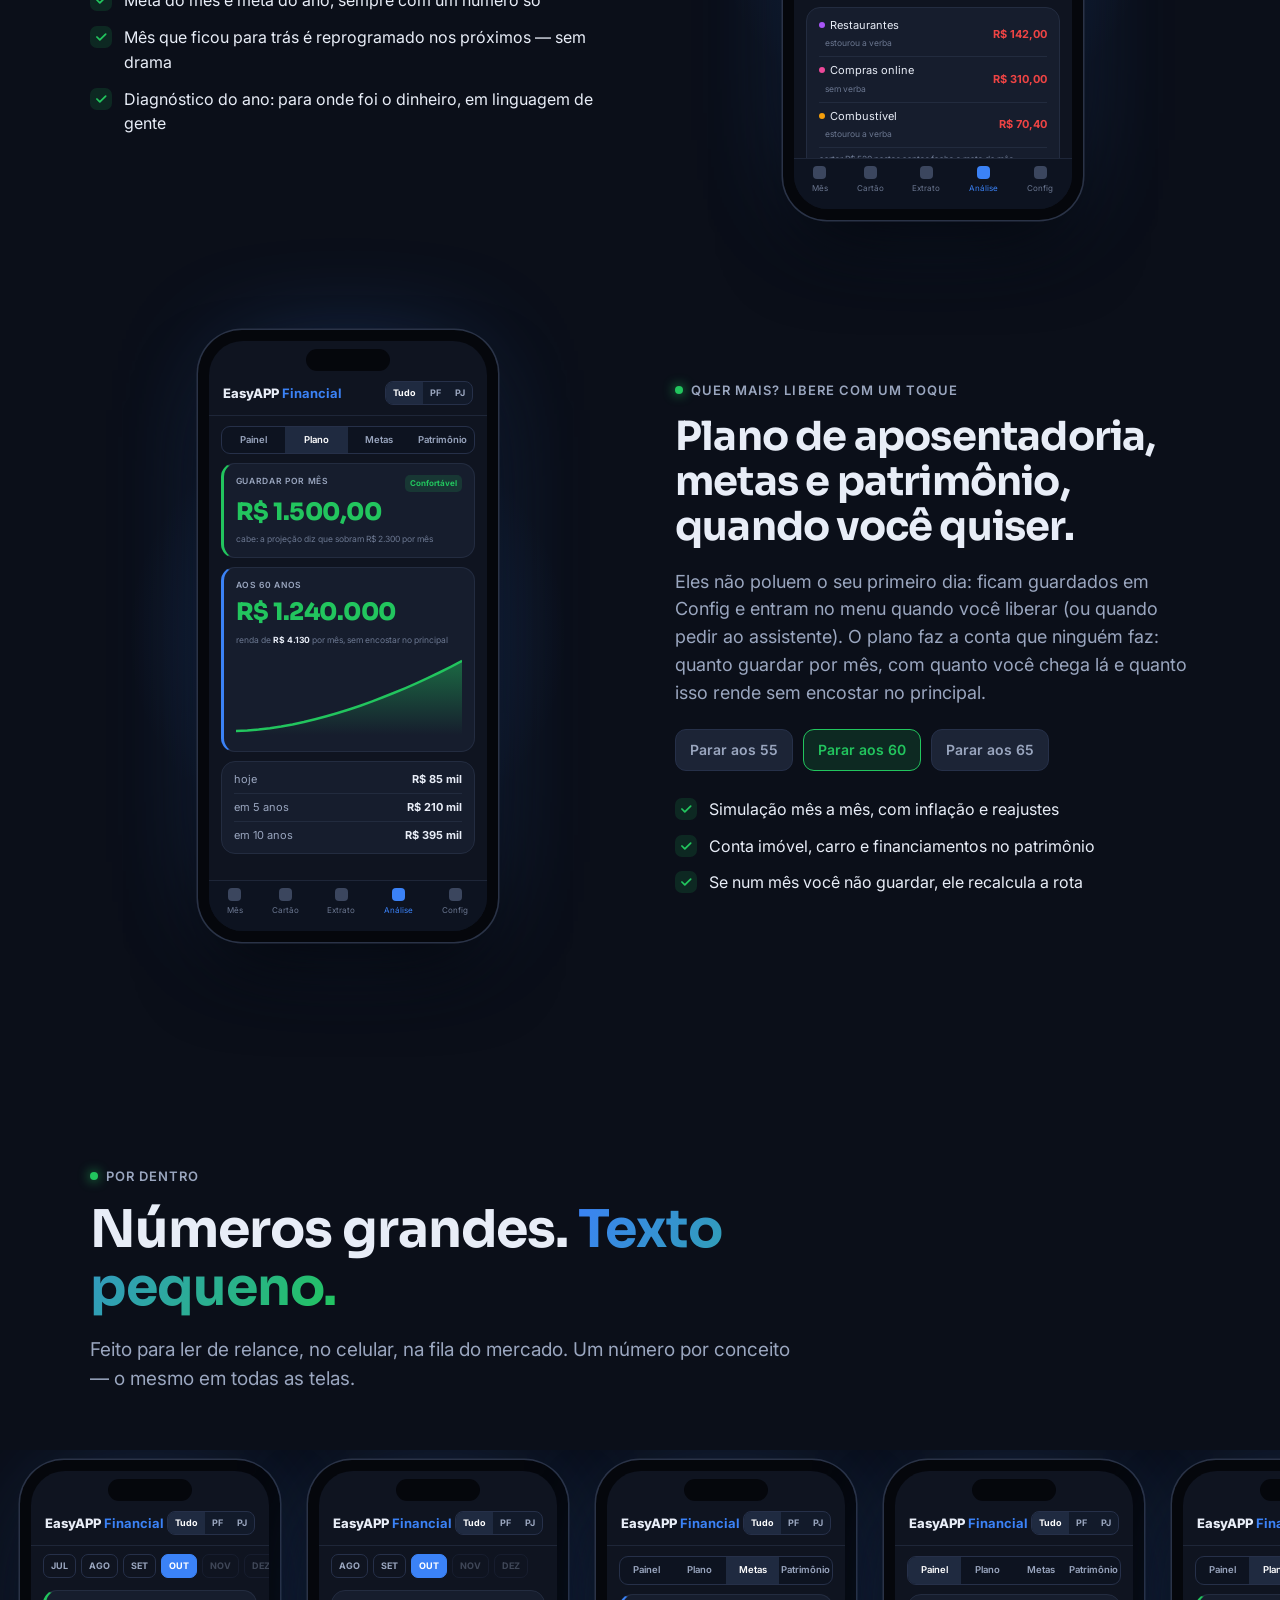
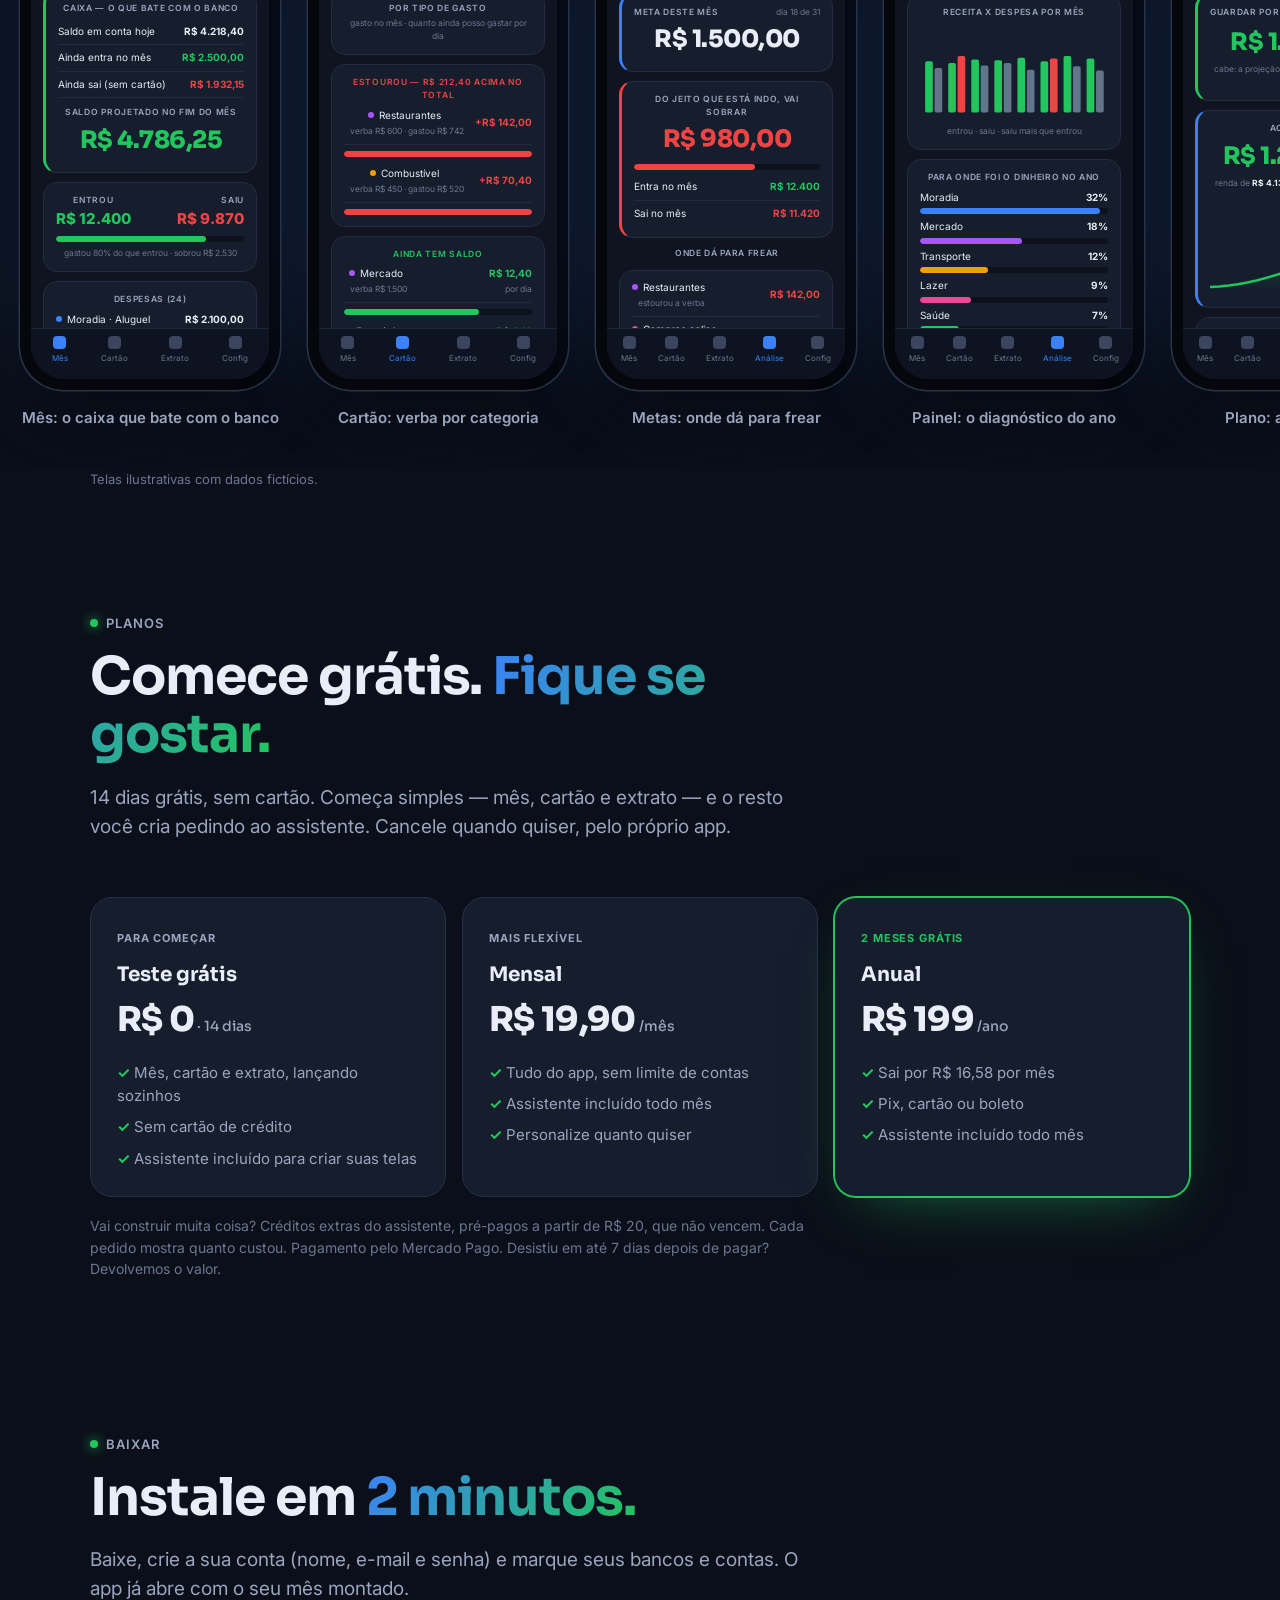
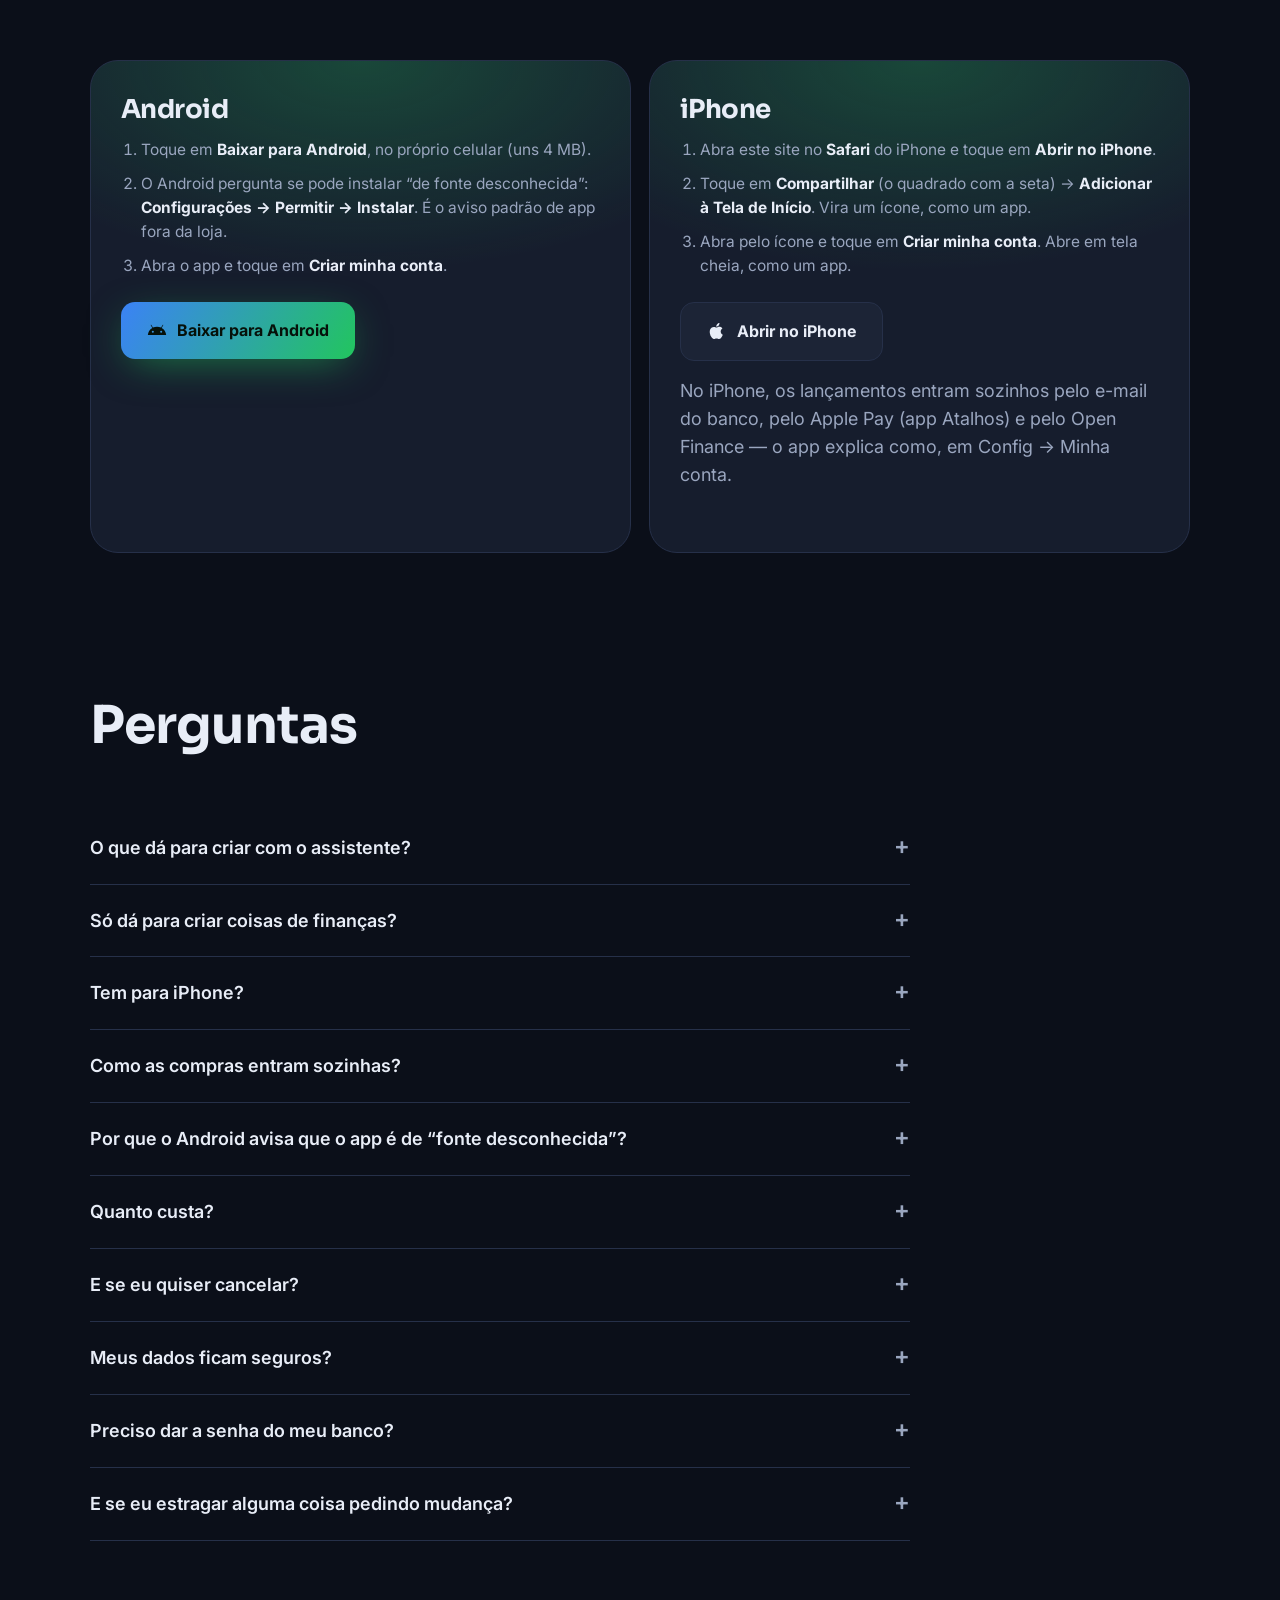
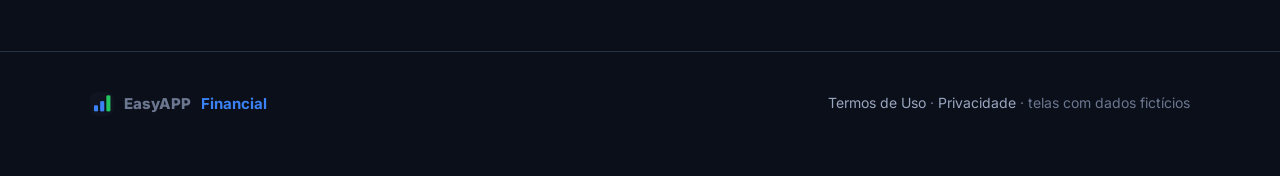
==== commit 40802b35: "App 1.43.0: Família vira Categoria; criar e renomear categorias; entrar com o Google Landing: o exem" ====
--- a/index.html
+++ b/index.html
@@ -379,7 +379,7 @@
       <div class="rv">
         <div class="pedidos">
           <div class="ped"><em class="b">Telas novas</em><q>Cria uma tela para eu acompanhar meus investimentos.</q><span>Ele programa o módulo e coloca no menu.</span></div>
-          <div class="ped"><em class="g">Gráficos</em><q>Quero um gráfico dos meus gastos por família nos últimos 6 meses.</q><span>Pronto em uma conversa, com os seus números.</span></div>
+          <div class="ped"><em class="g">Gráficos</em><q>Quero um gráfico dos meus gastos por categoria nos últimos 6 meses.</q><span>Pronto em uma conversa, com os seus números.</span></div>
           <div class="ped"><em class="y">Sua empresa, sua obra, seu gado</em><q>Cria um controle da minha empresa: clientes, serviços e contas a receber.</q><span>Qualquer coisa que hoje mora numa planilha.</span></div>
           <div class="ped"><em style="color:var(--roxo)">Aparência</em><q>Deixa o app com cara de roxo e letra maior.</q><span>Cores, fontes, nomes do menu — tudo seu.</span></div>
           <div class="ped"><em class="g">Contas</em><q>Cria a conta Academia, R$ 120 por mês, com reajuste em janeiro.</q><span>Ele lança os 12 meses de previsão sozinho.</span></div>
@@ -676,7 +676,7 @@
       <details><summary>O que dá para criar com o assistente?</summary><p>Quase tudo que hoje mora numa planilha: um controle de investimentos, das contas da empresa, de uma obra, de metas, um gráfico, um simulador, um cartão na tela inicial com o que você quer ver todo dia. Também muda cores, nomes do menu e esconde o que você não usa. Você pede em português, vê a prévia e aplica — e pode pedir ajustes de dentro do próprio módulo.</p></details>
       <details><summary>Só dá para criar coisas de finanças?</summary><p>Não. O app começa pelas finanças, mas o assistente constrói qualquer controle que você descrever: o scout do seu time, o rebanho, a obra, os treinos, as encomendas do seu negócio, os estudos. Fica tudo no mesmo app, cada um com o seu botão no menu.</p></details>
       <details><summary>Tem para iPhone?</summary><p>Tem: no iPhone o EasyAPP roda pelo Safari e vira um ícone na tela inicial, em tela cheia como um app (veja acima). Os lançamentos entram pelo e-mail do banco, pelo Apple Pay (app Atalhos) e pelo Open Finance.</p></details>
-      <details><summary>Como as compras entram sozinhas?</summary><p>Pelo <b>e-mail do banco</b>, no iPhone e no Android: você importa no Gmail um filtro pronto que o app gera, e cada aviso de Pix, compra ou débito vira lançamento. No Android também dá para usar o aviso do celular (app MacroDroid), e no iPhone o Apple Pay (app Atalhos). O Open Finance, se quiser, confere tudo direto do banco.</p></details>
+      <details><summary>Como as compras entram sozinhas?</summary><p>Pelo <b>e-mail do banco</b>, no iPhone e no Android: você importa no Gmail um filtro pronto que o app gera, e cada aviso de Pix, compra ou débito vira lançamento. No Android, o próprio app lê os avisos do banco no celular: é só liberar uma vez, sem instalar mais nada. No iPhone também entra o Apple Pay (app Atalhos). O Open Finance, se quiser, confere tudo direto do banco.</p></details>
       <details><summary>Por que o Android avisa que o app é de “fonte desconhecida”?</summary><p>Porque ele não está na Play Store: você instala direto deste site. O aviso é padrão para qualquer app fora da loja. Depois de instalado, você pode desligar a permissão de novo.</p></details>
       <details><summary>Quanto custa?</summary><p>14 dias grátis, sem cartão. Depois, R$ 19,90 por mês ou R$ 199 por ano. Cada plano inclui um valor mensal de uso do assistente; para construir mais, há créditos pré-pagos. O app mostra o custo de cada pedido ao assistente — sem surpresa na fatura.</p></details>
       <details><summary>E se eu quiser cancelar?</summary><p>Cancela no próprio app, sem multa, e o plano vale até o fim do período pago. Em até 7 dias depois de pagar, você pode desistir e receber o valor de volta. E pode excluir a conta e todos os dados quando quiser.</p></details>
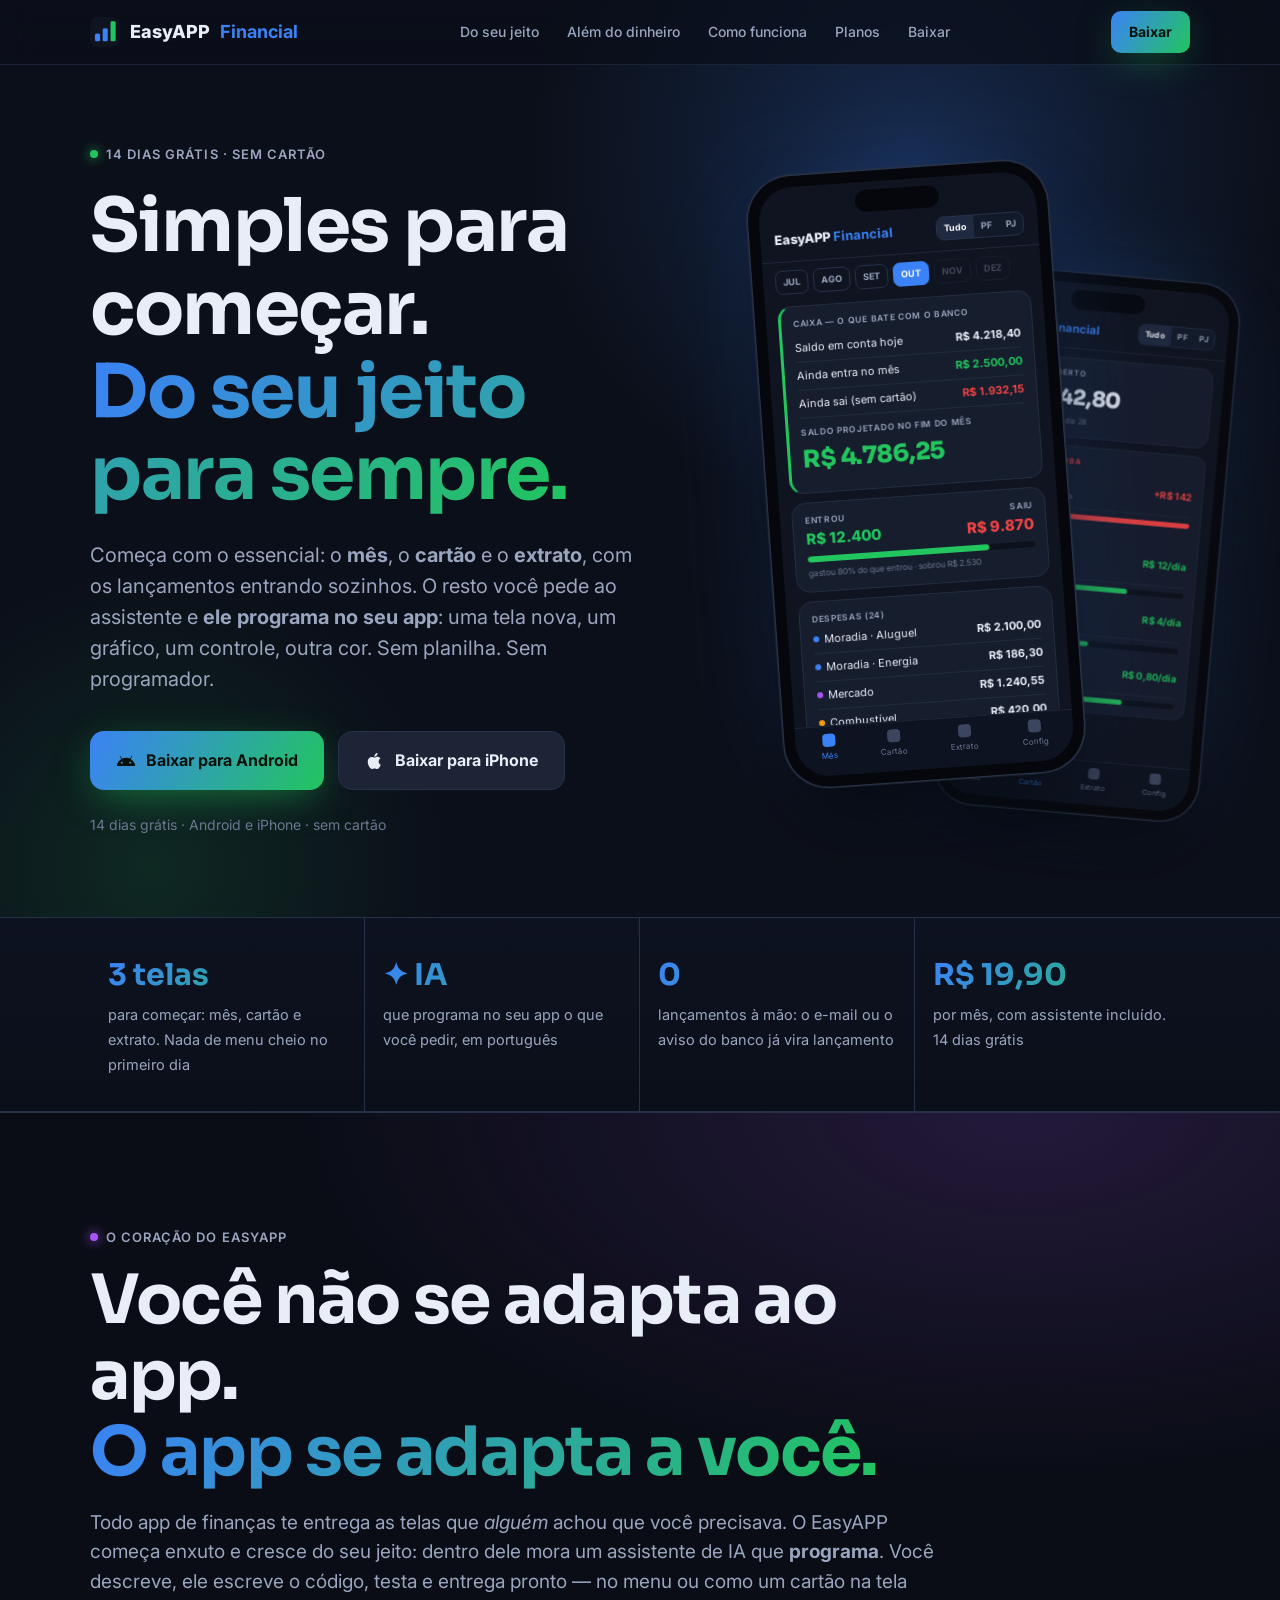
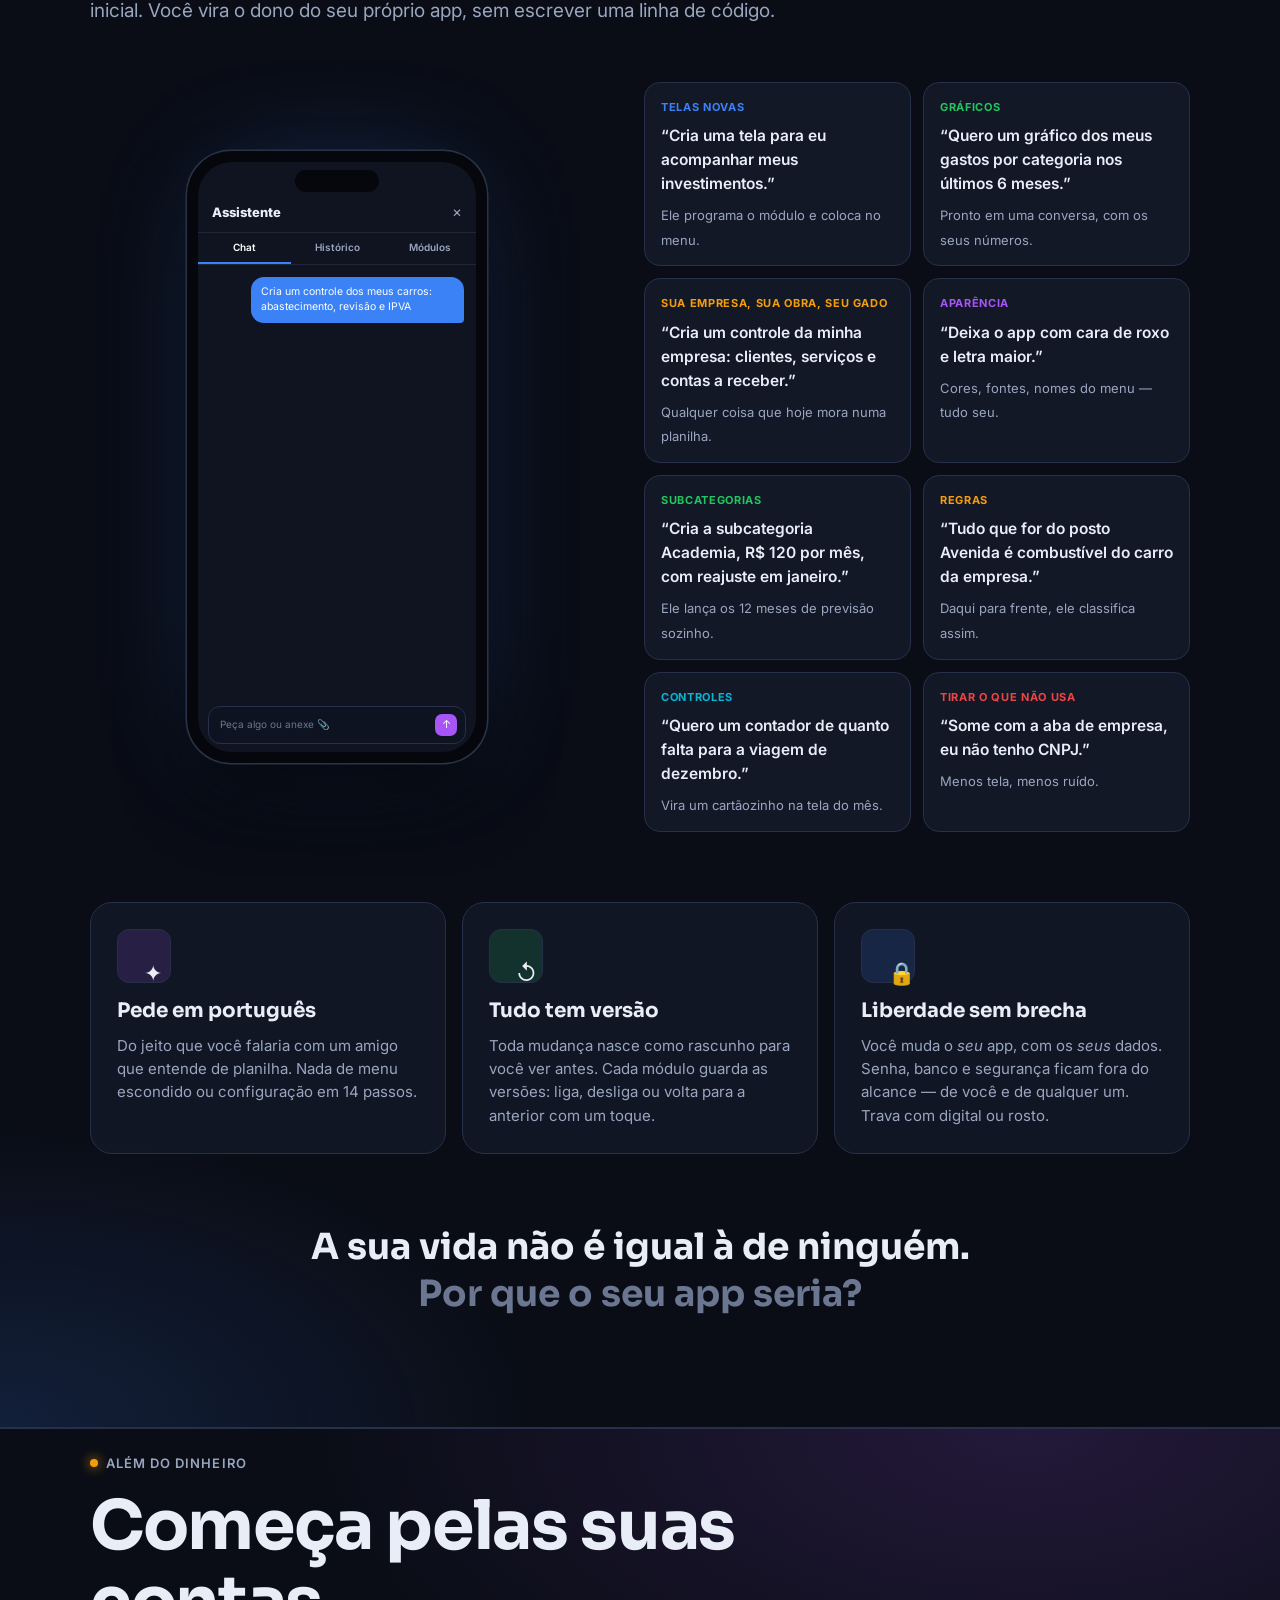
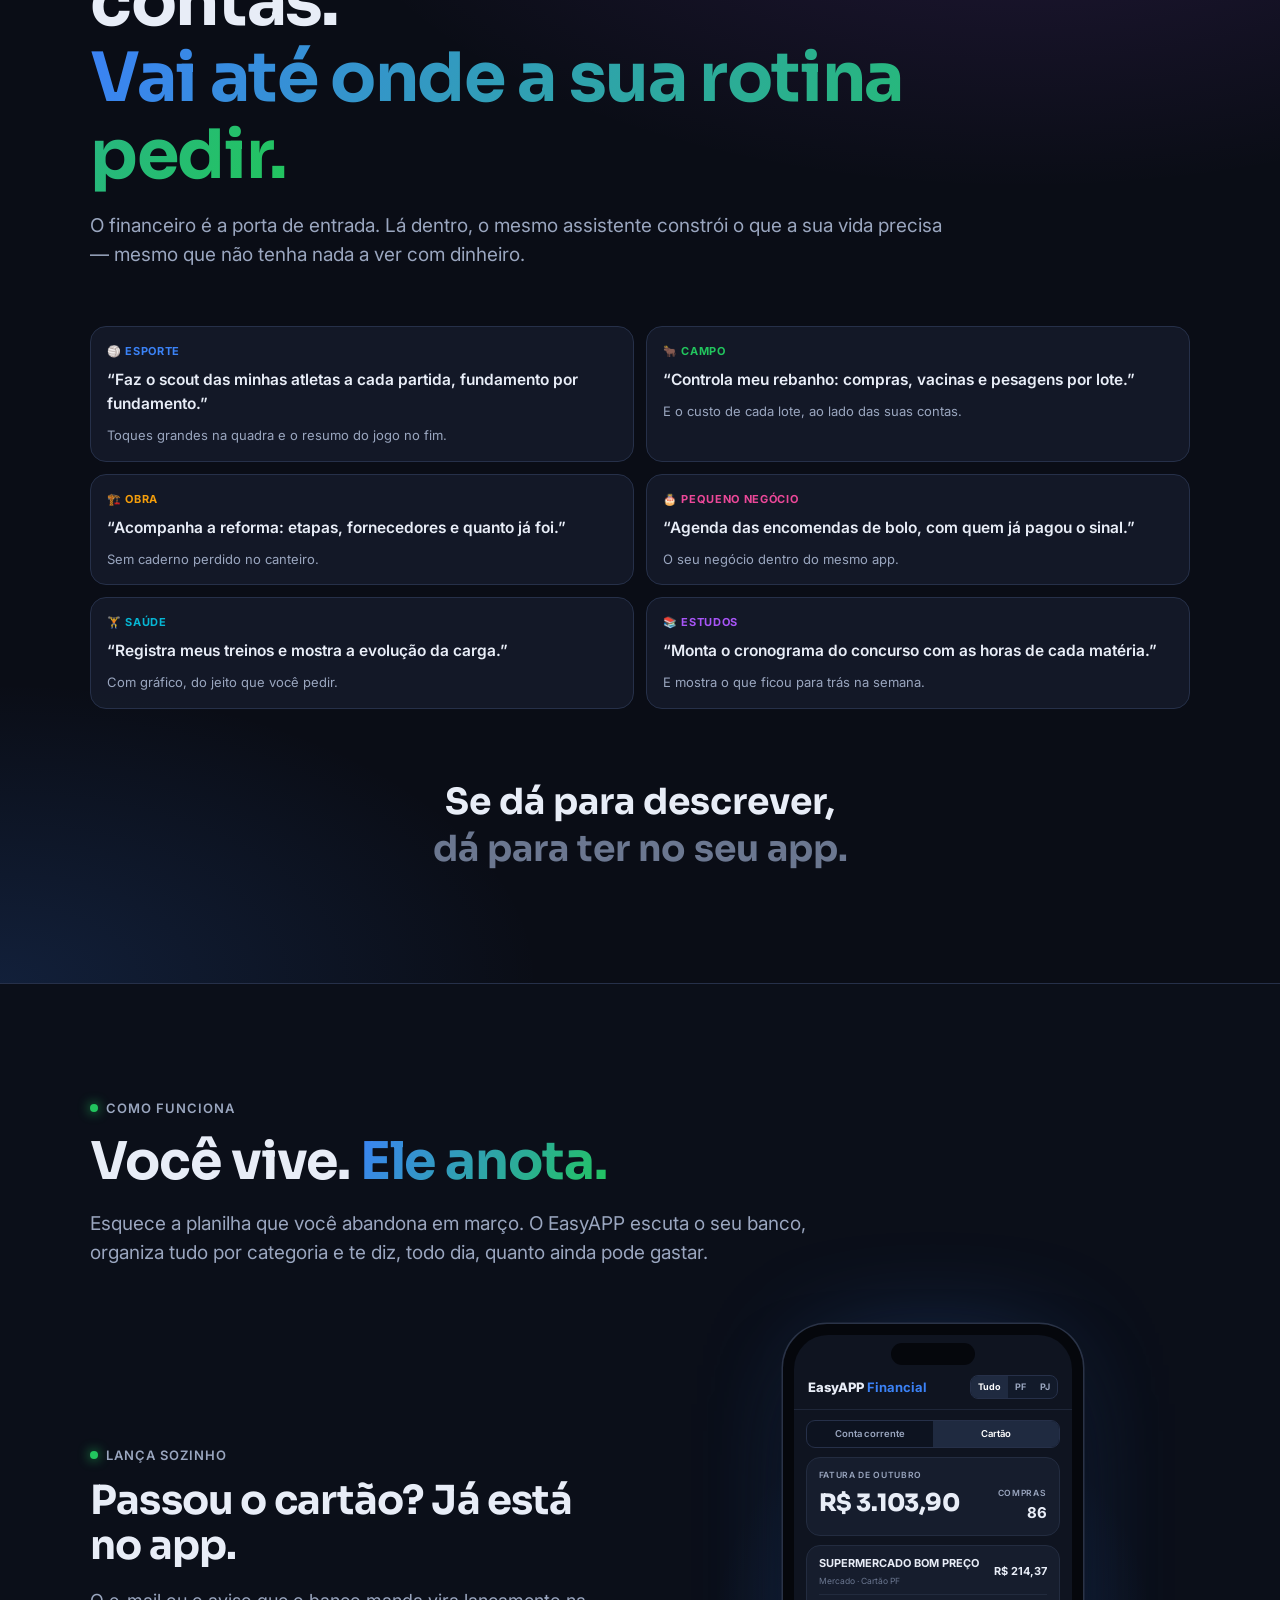
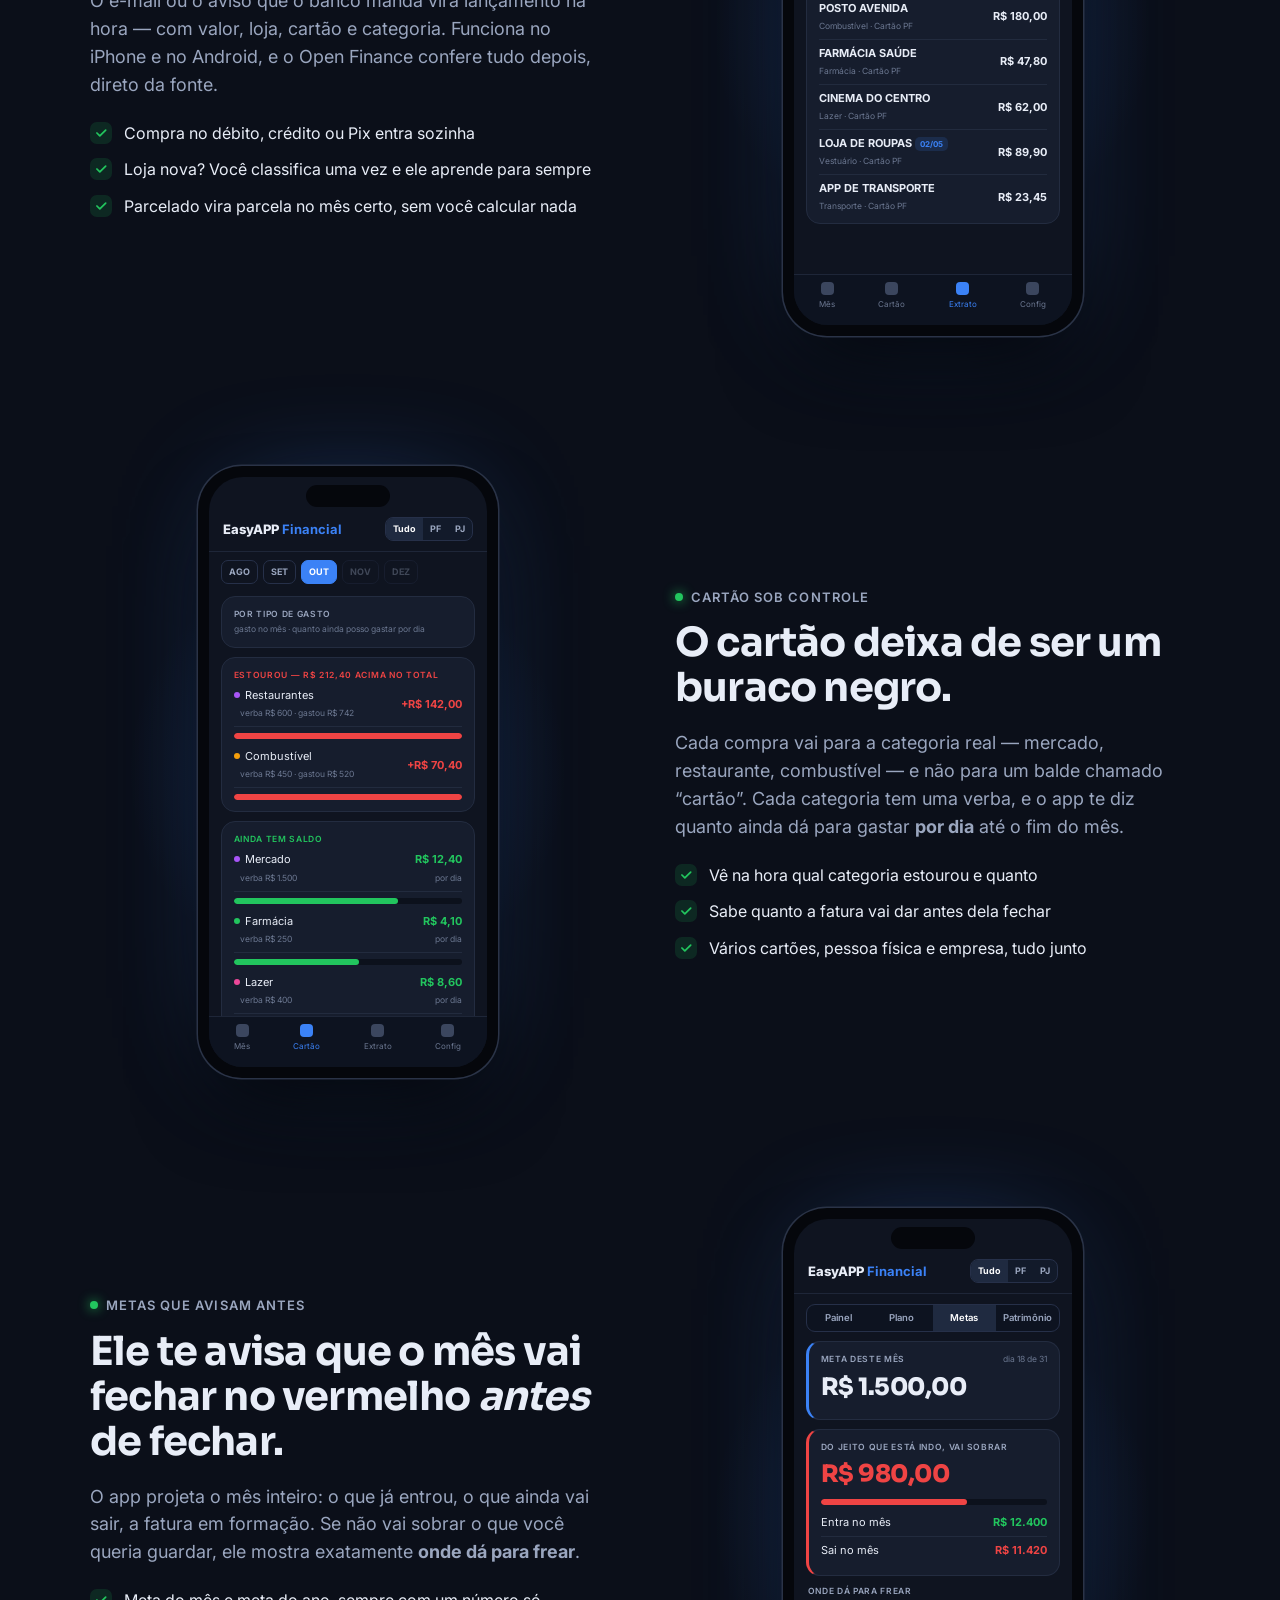
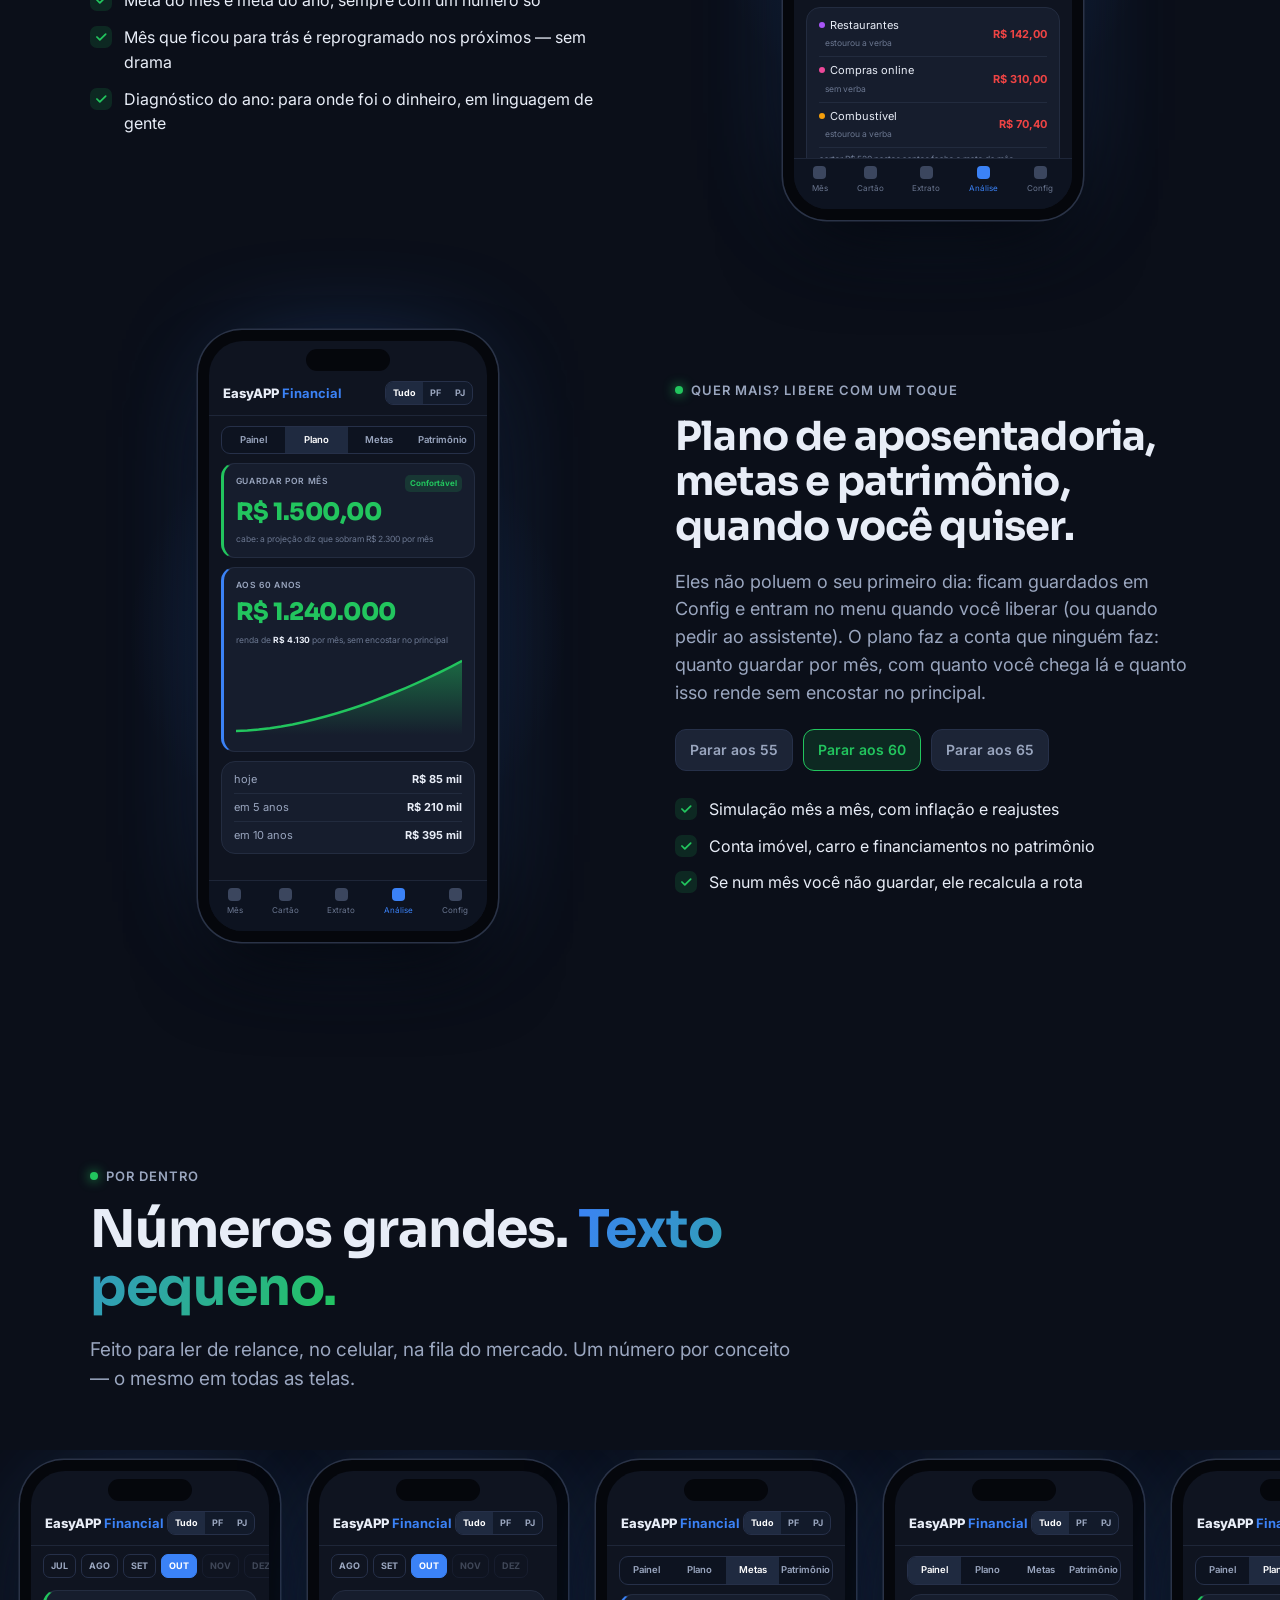
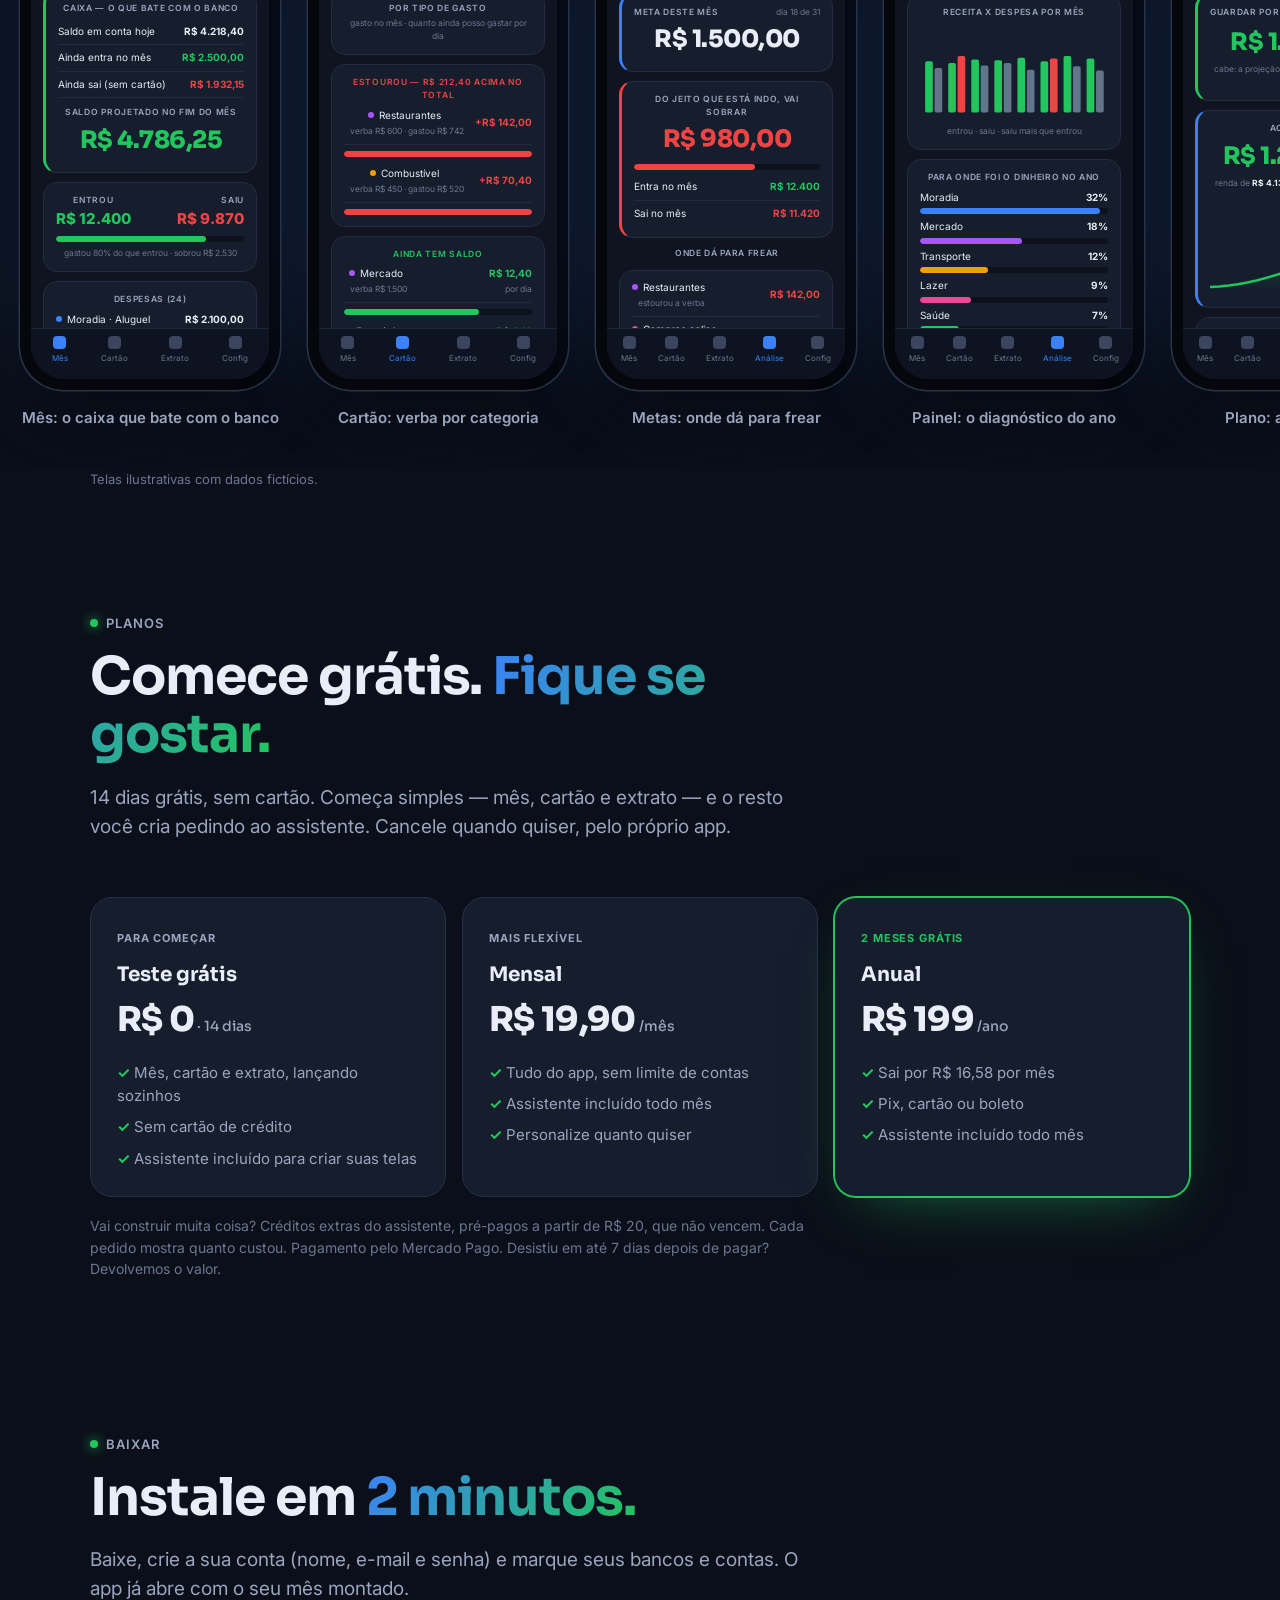
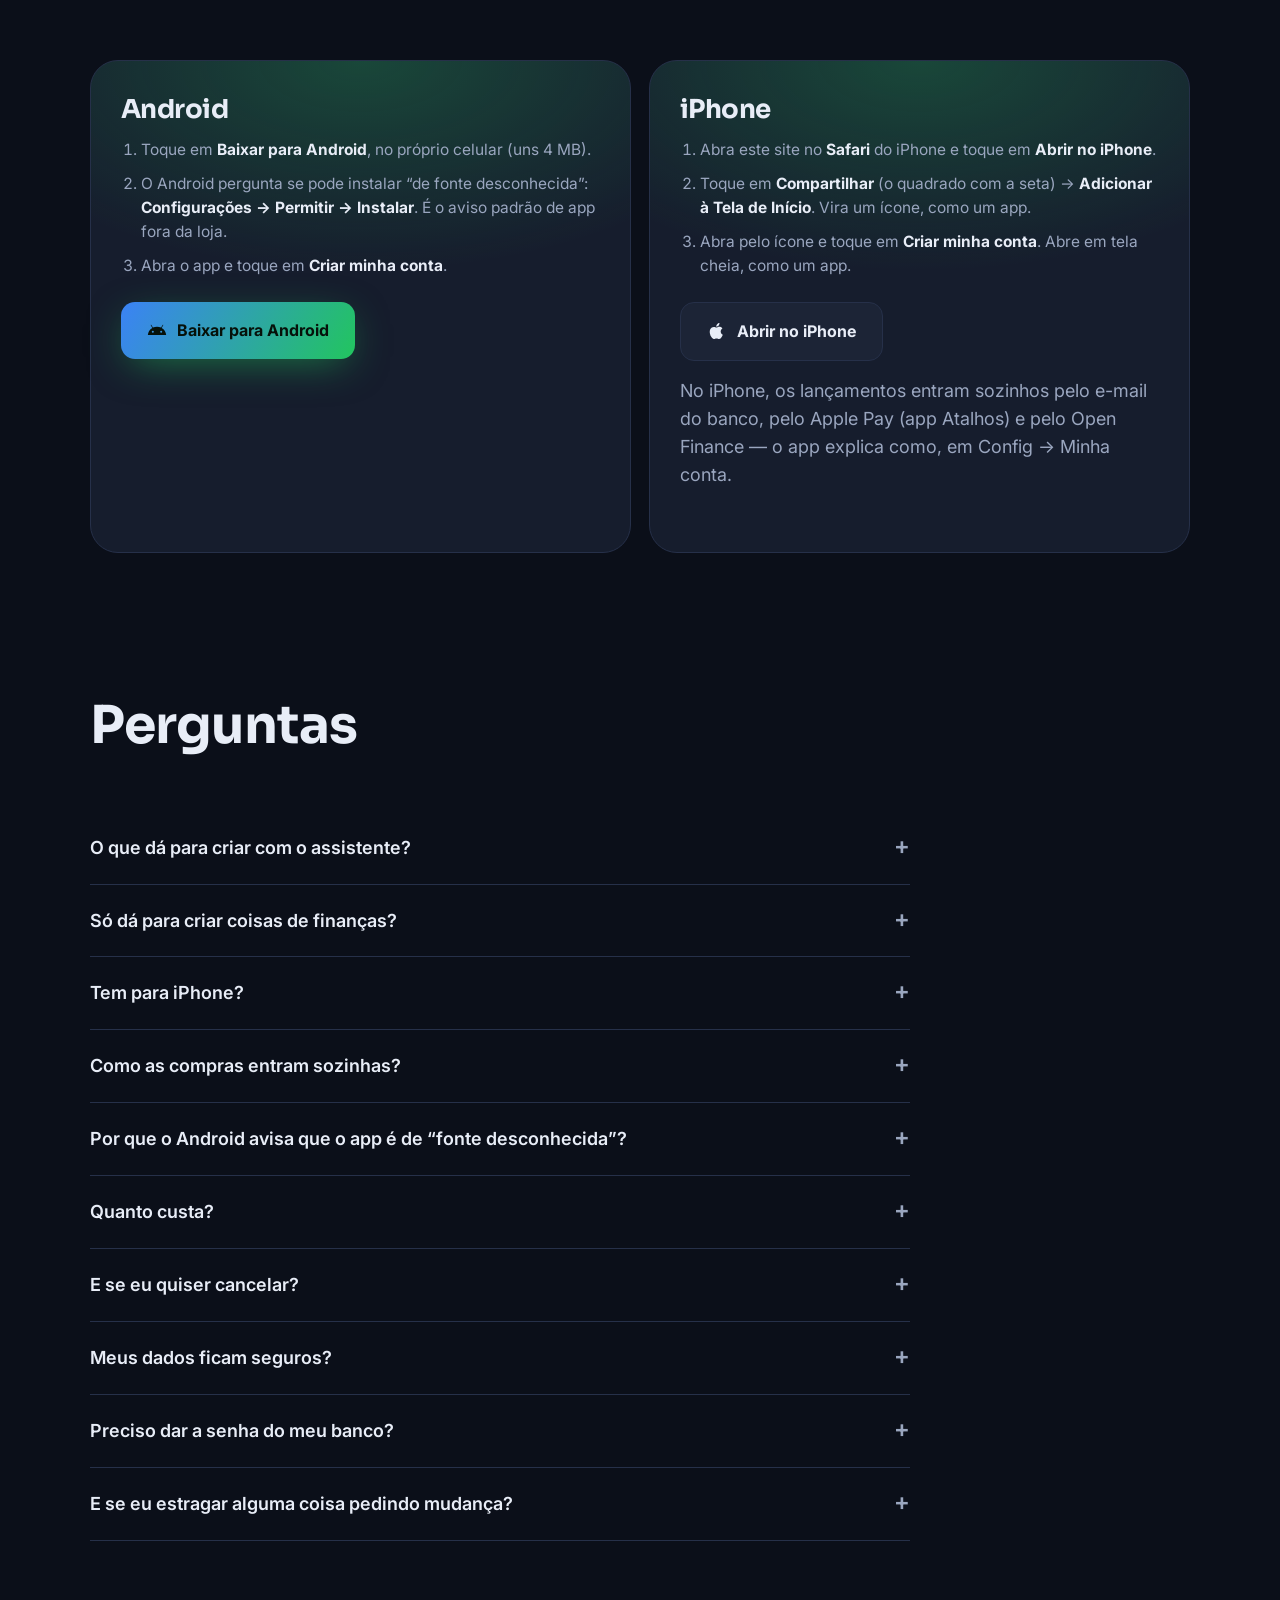
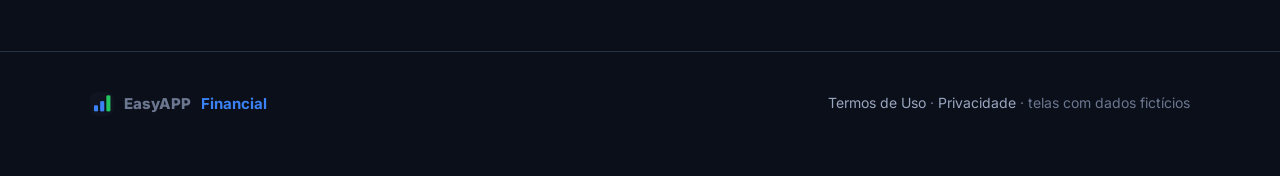
==== commit b2398bd1: "App 1.44.0: conta do plano vira subcategoria Co-Authored-By: Claude Opus 5.5 <noreply@anthropic.com>" ====
--- a/index.html
+++ b/index.html
@@ -382,7 +382,7 @@
           <div class="ped"><em class="g">Gráficos</em><q>Quero um gráfico dos meus gastos por categoria nos últimos 6 meses.</q><span>Pronto em uma conversa, com os seus números.</span></div>
           <div class="ped"><em class="y">Sua empresa, sua obra, seu gado</em><q>Cria um controle da minha empresa: clientes, serviços e contas a receber.</q><span>Qualquer coisa que hoje mora numa planilha.</span></div>
           <div class="ped"><em style="color:var(--roxo)">Aparência</em><q>Deixa o app com cara de roxo e letra maior.</q><span>Cores, fontes, nomes do menu — tudo seu.</span></div>
-          <div class="ped"><em class="g">Contas</em><q>Cria a conta Academia, R$ 120 por mês, com reajuste em janeiro.</q><span>Ele lança os 12 meses de previsão sozinho.</span></div>
+          <div class="ped"><em class="g">Subcategorias</em><q>Cria a subcategoria Academia, R$ 120 por mês, com reajuste em janeiro.</q><span>Ele lança os 12 meses de previsão sozinho.</span></div>
           <div class="ped"><em class="y">Regras</em><q>Tudo que for do posto Avenida é combustível do carro da empresa.</q><span>Daqui para frente, ele classifica assim.</span></div>
           <div class="ped"><em style="color:var(--ciano)">Controles</em><q>Quero um contador de quanto falta para a viagem de dezembro.</q><span>Vira um cartãozinho na tela do mês.</span></div>
           <div class="ped"><em class="r">Tirar o que não usa</em><q>Some com a aba de empresa, eu não tenho CNPJ.</q><span>Menos tela, menos ruído.</span></div>
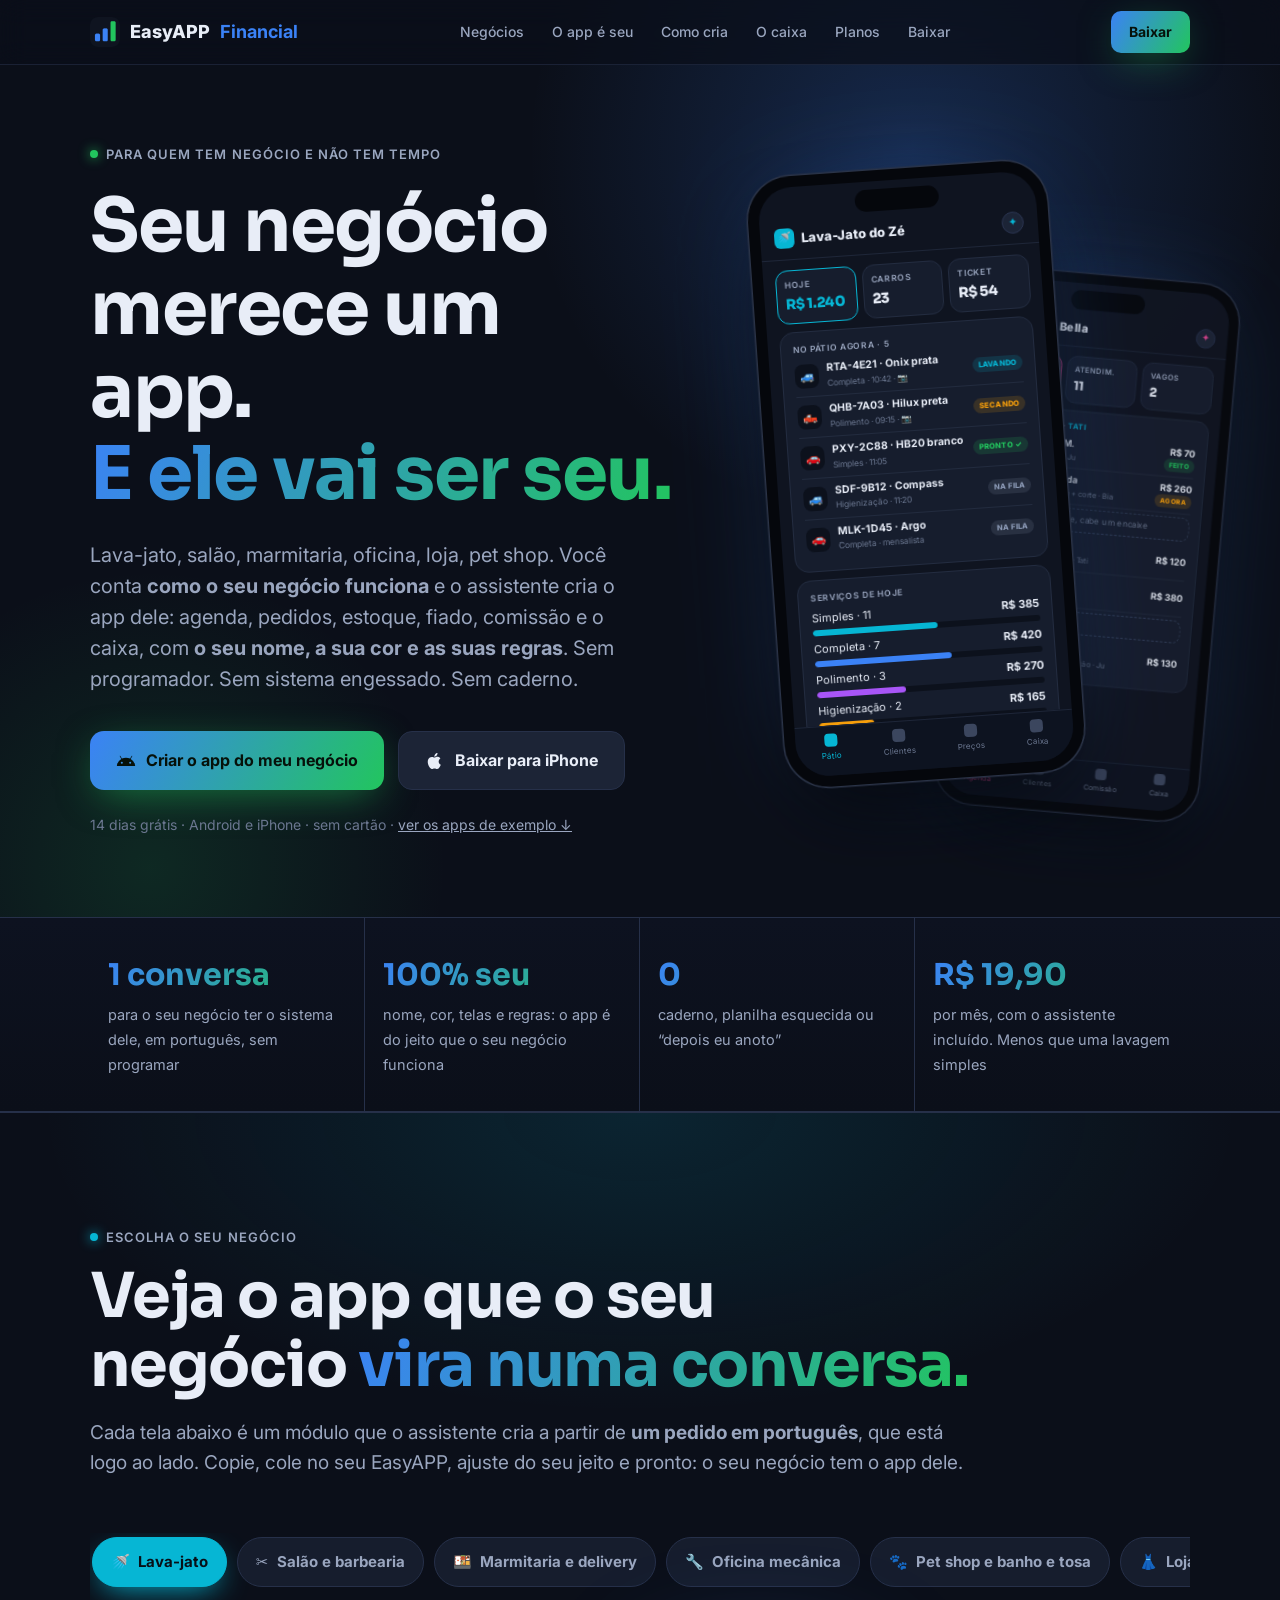
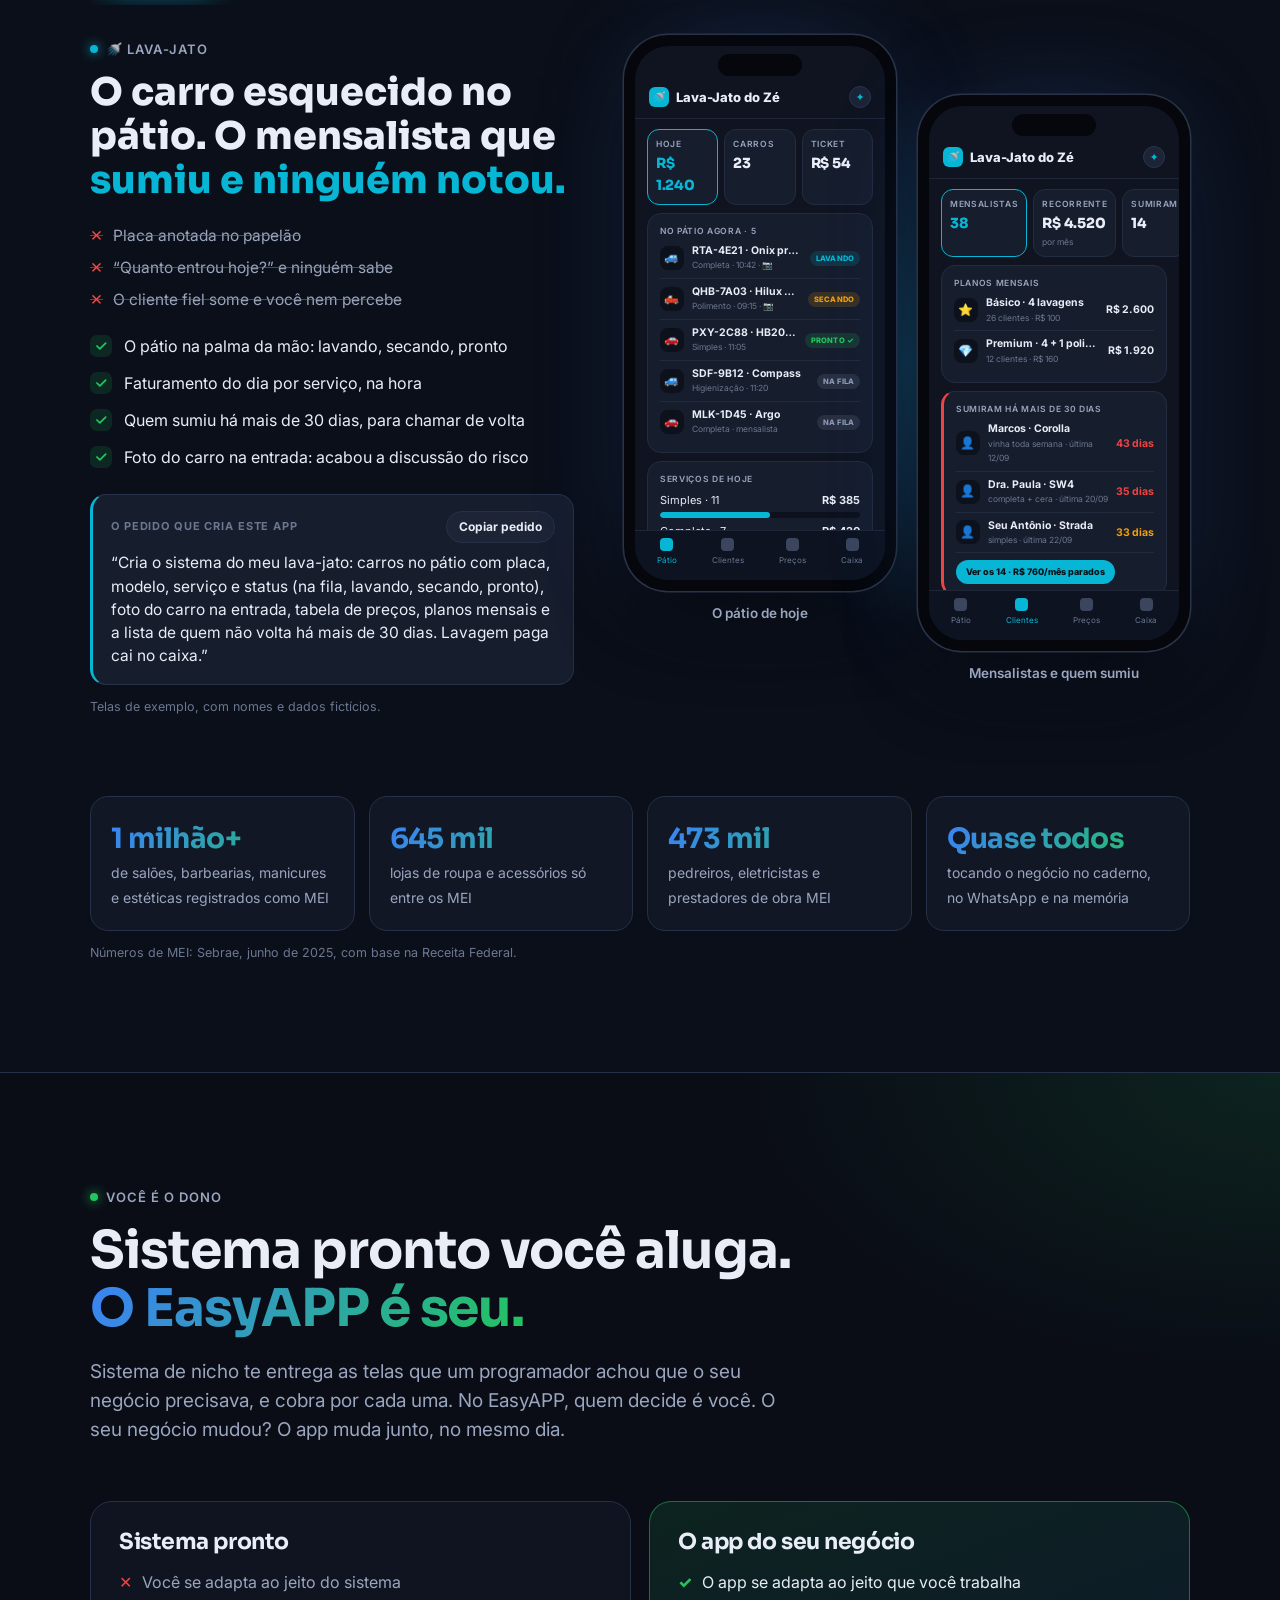
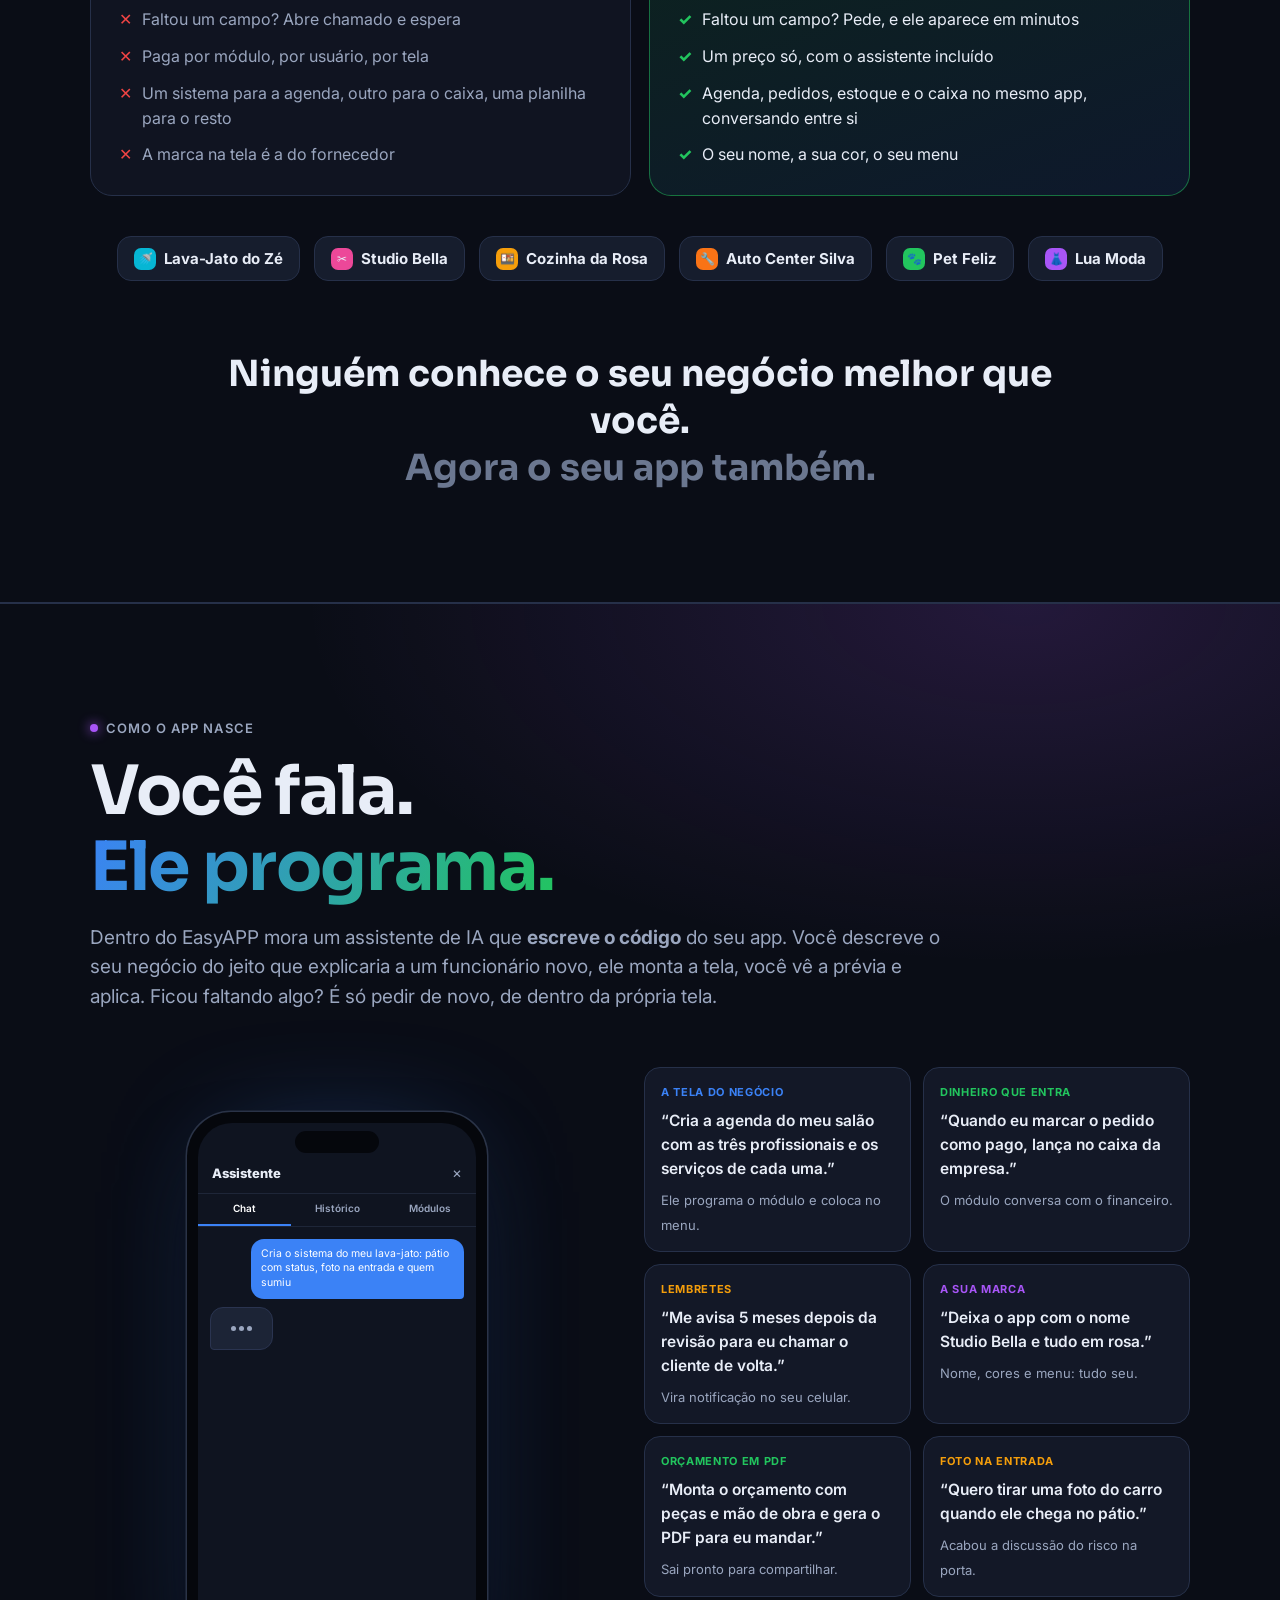
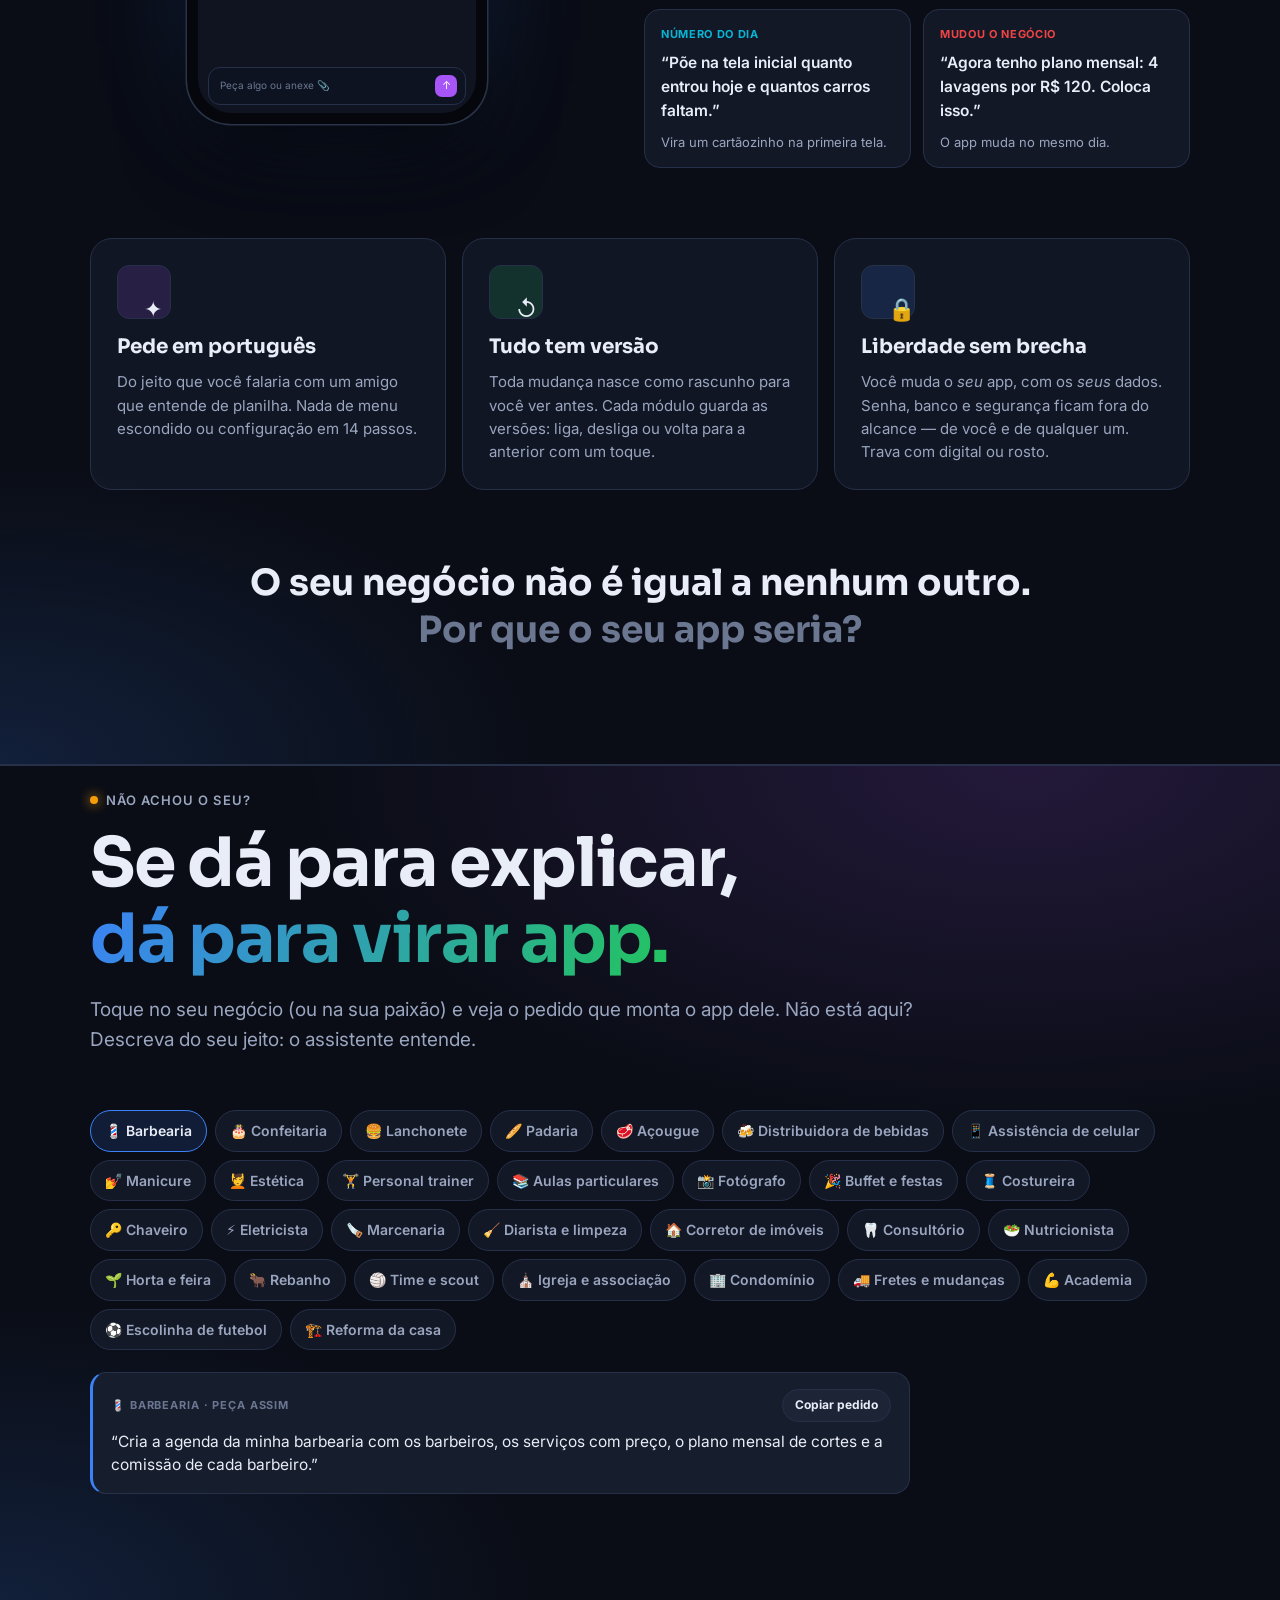
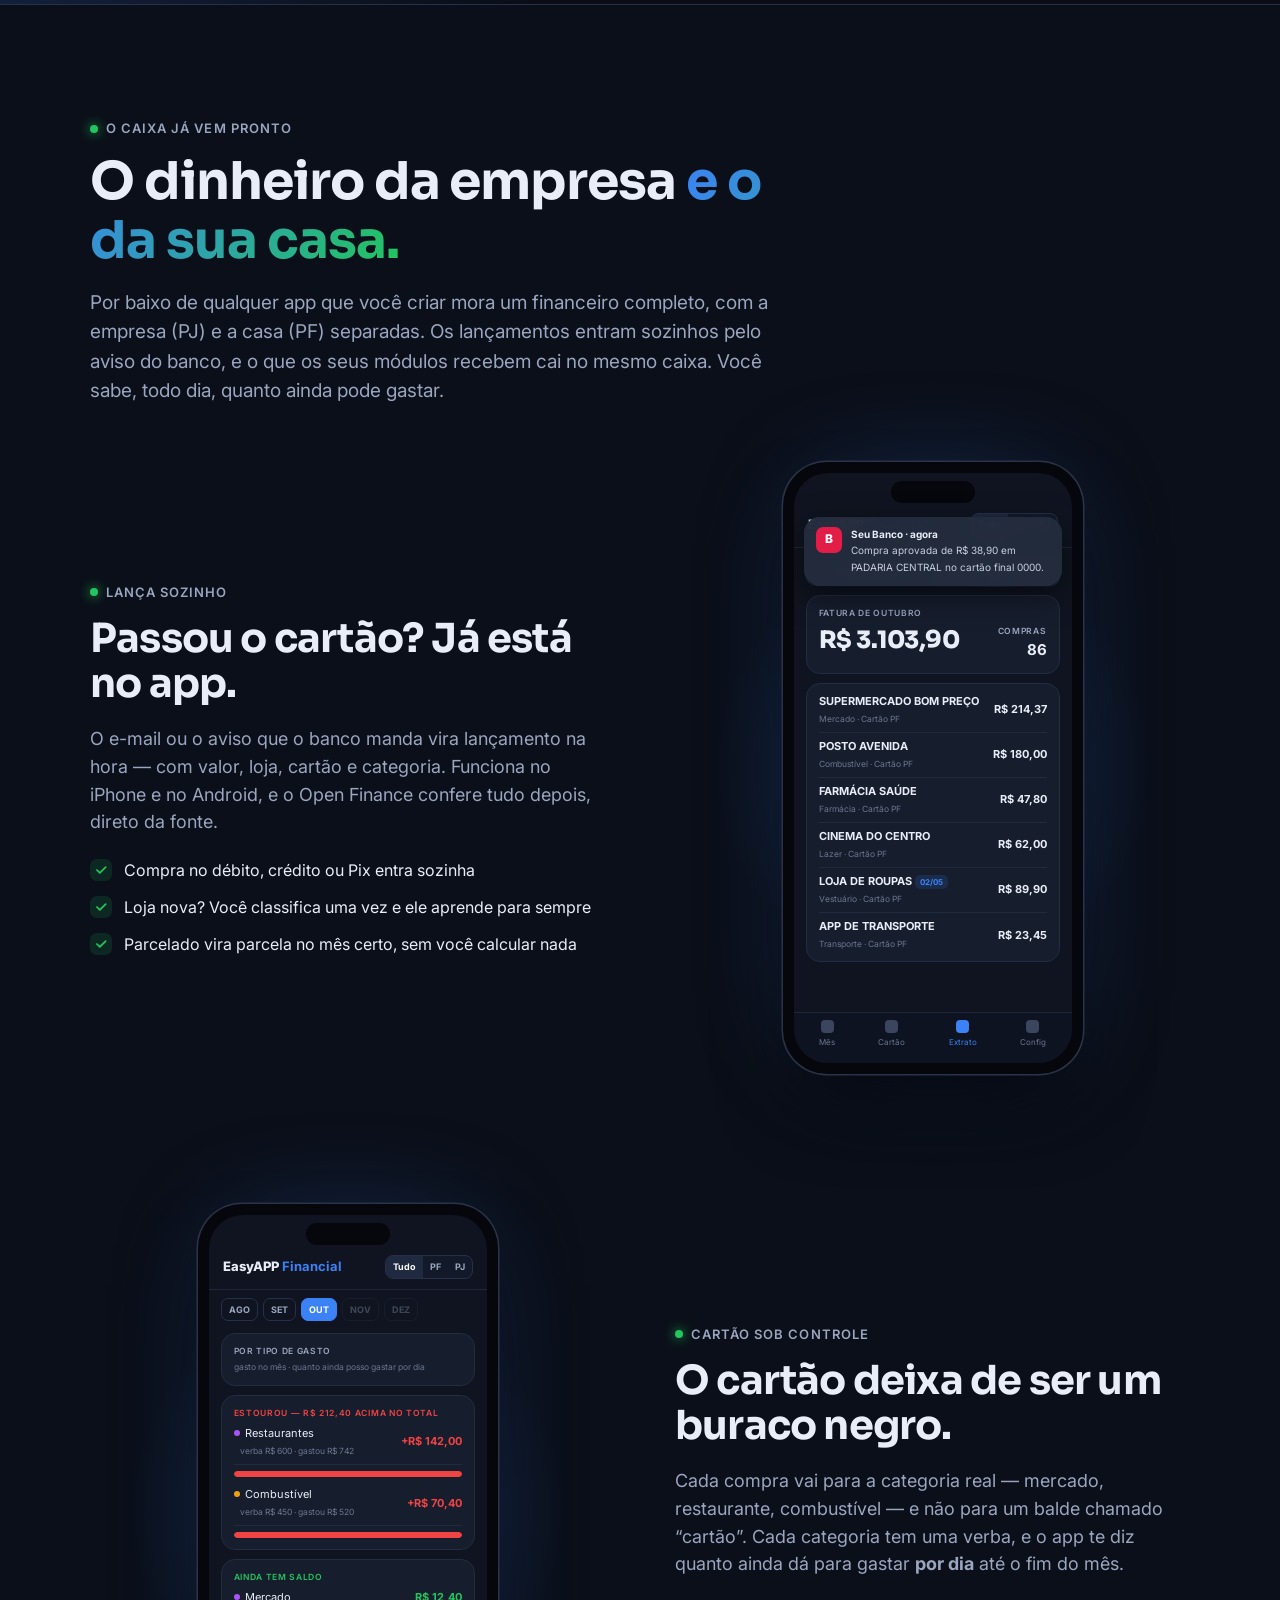
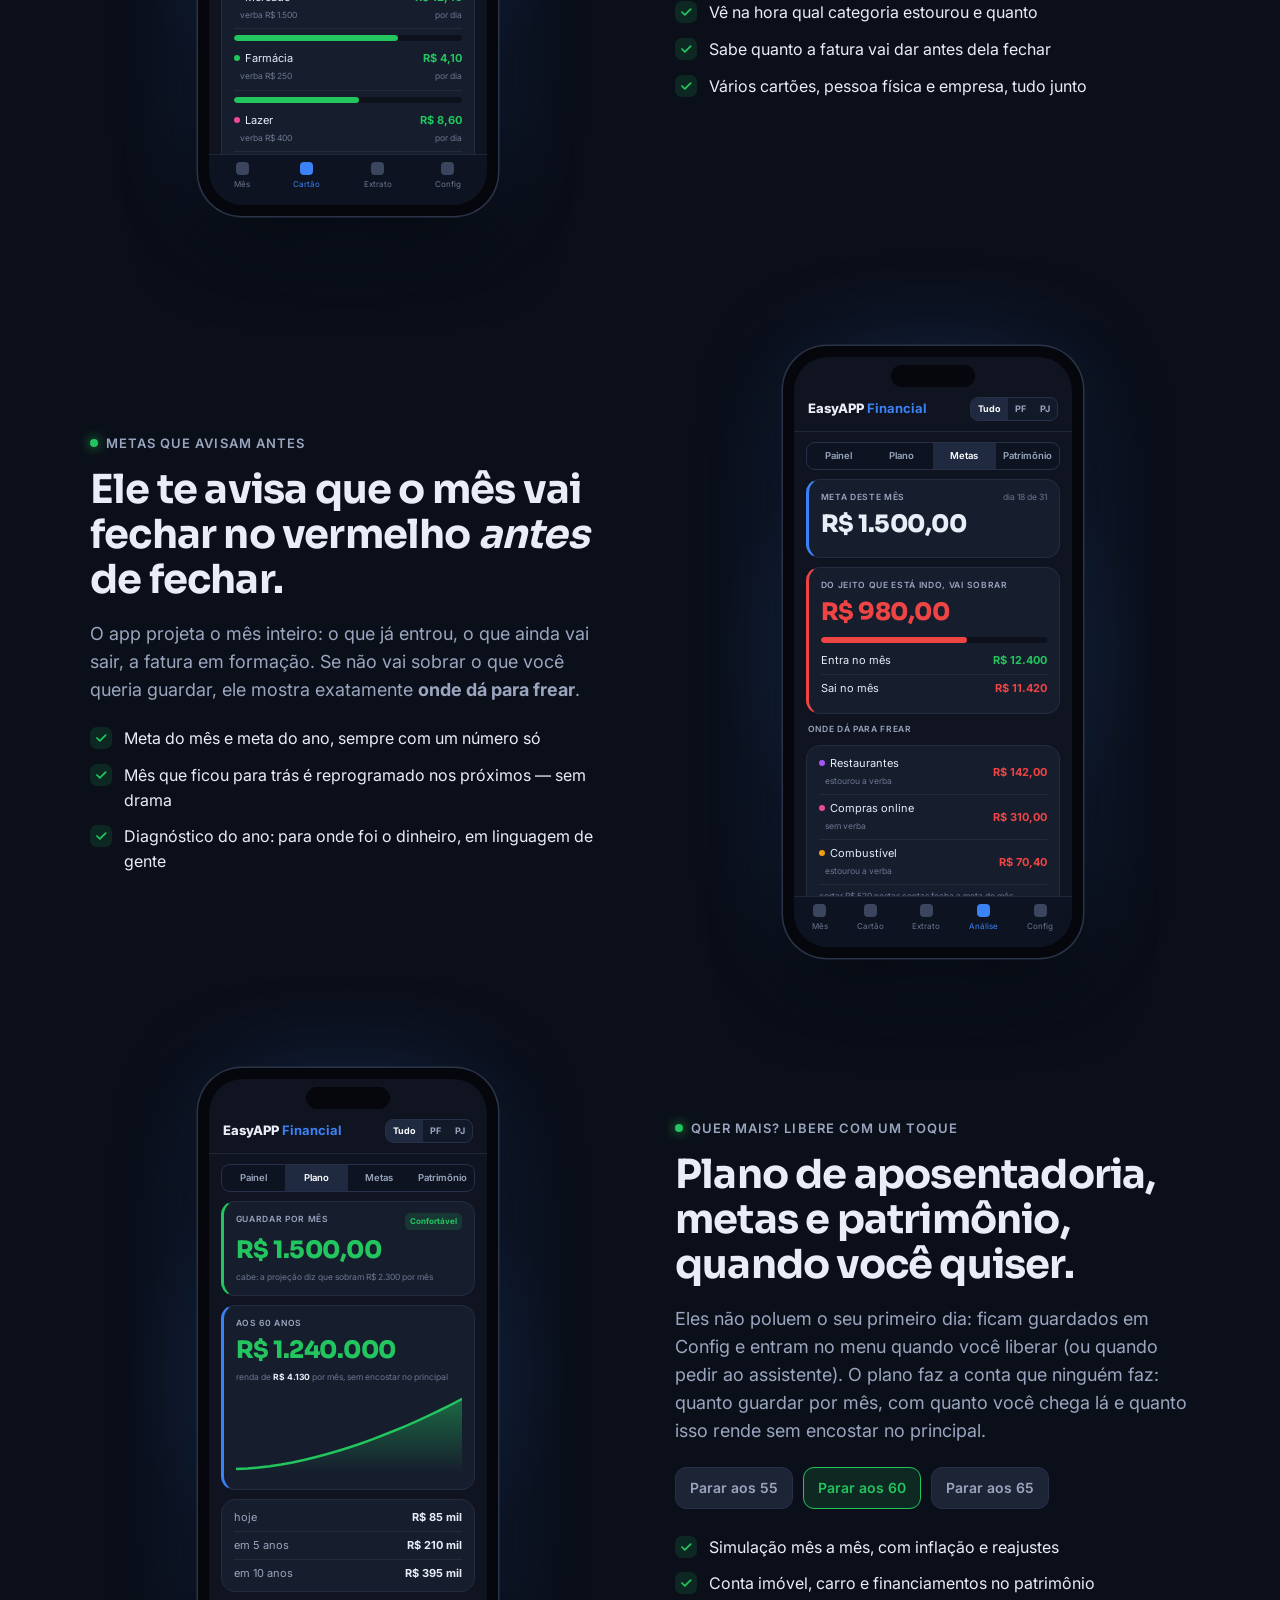
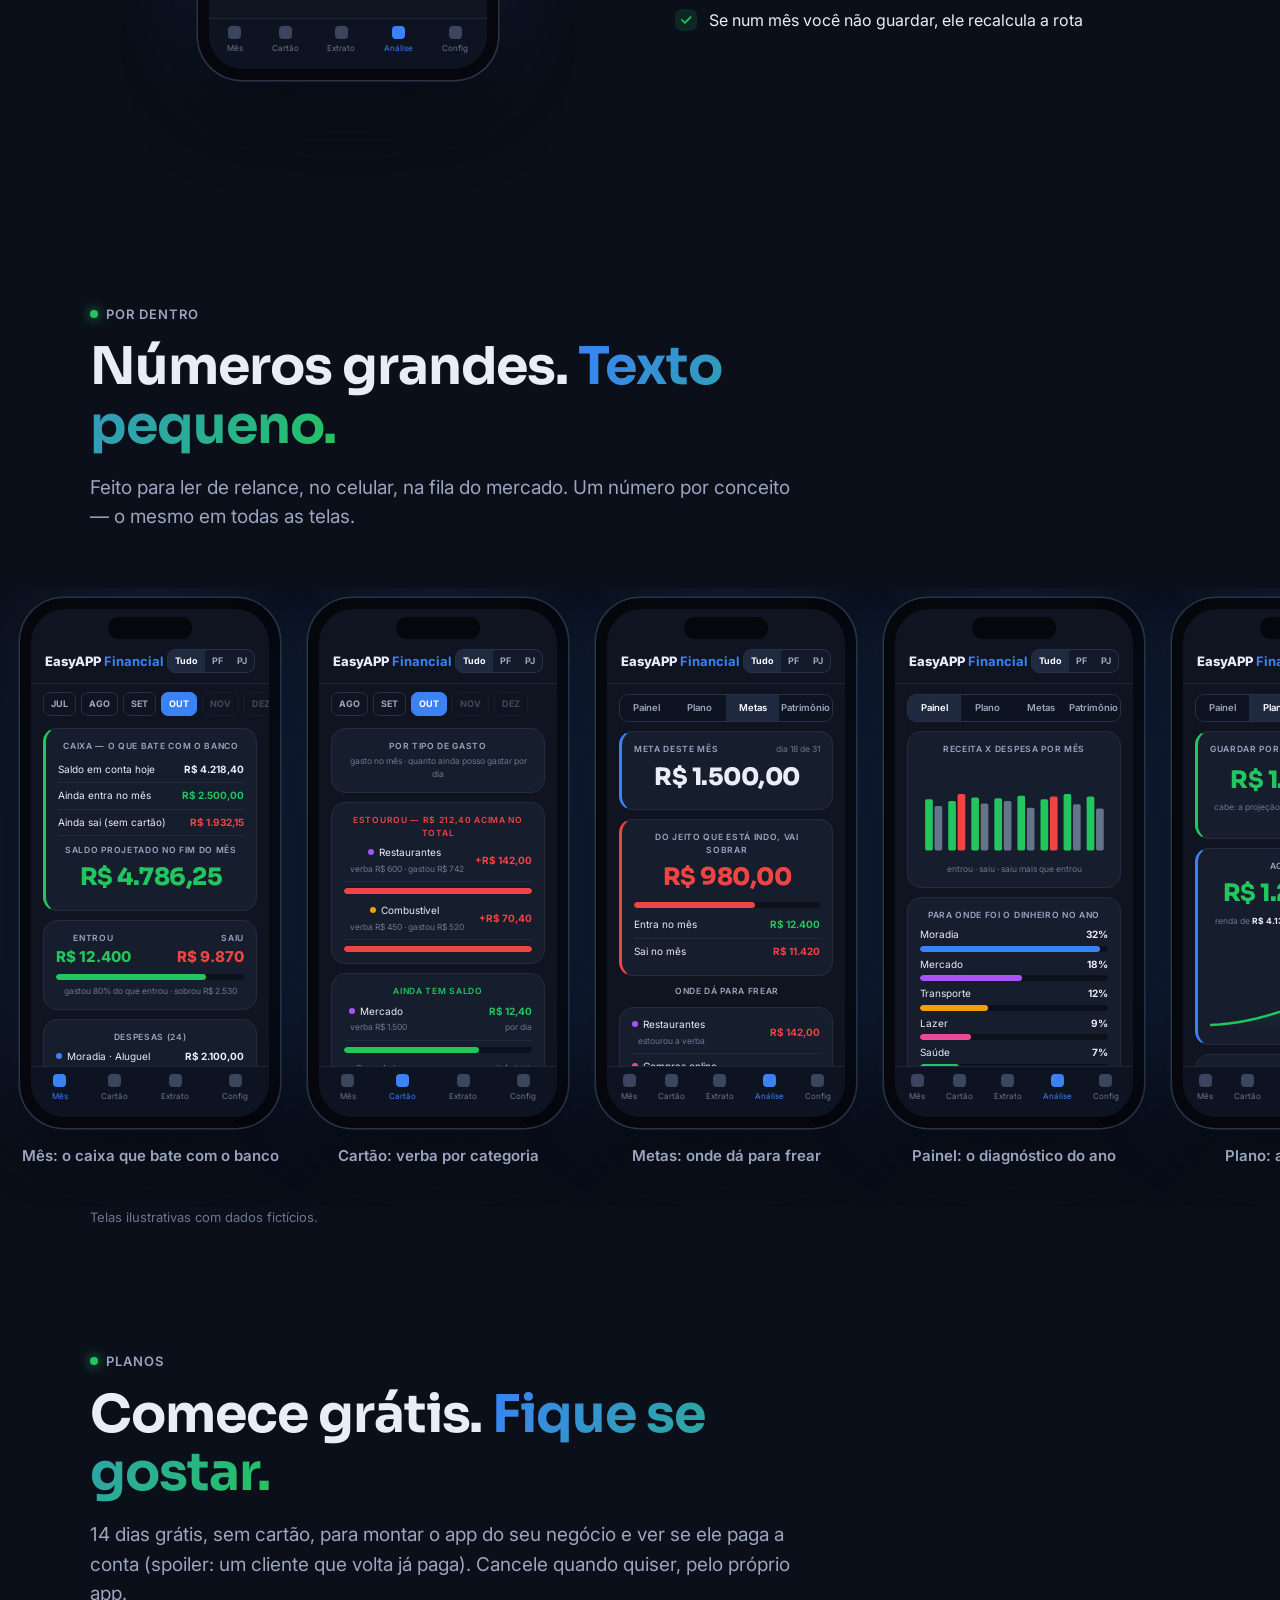
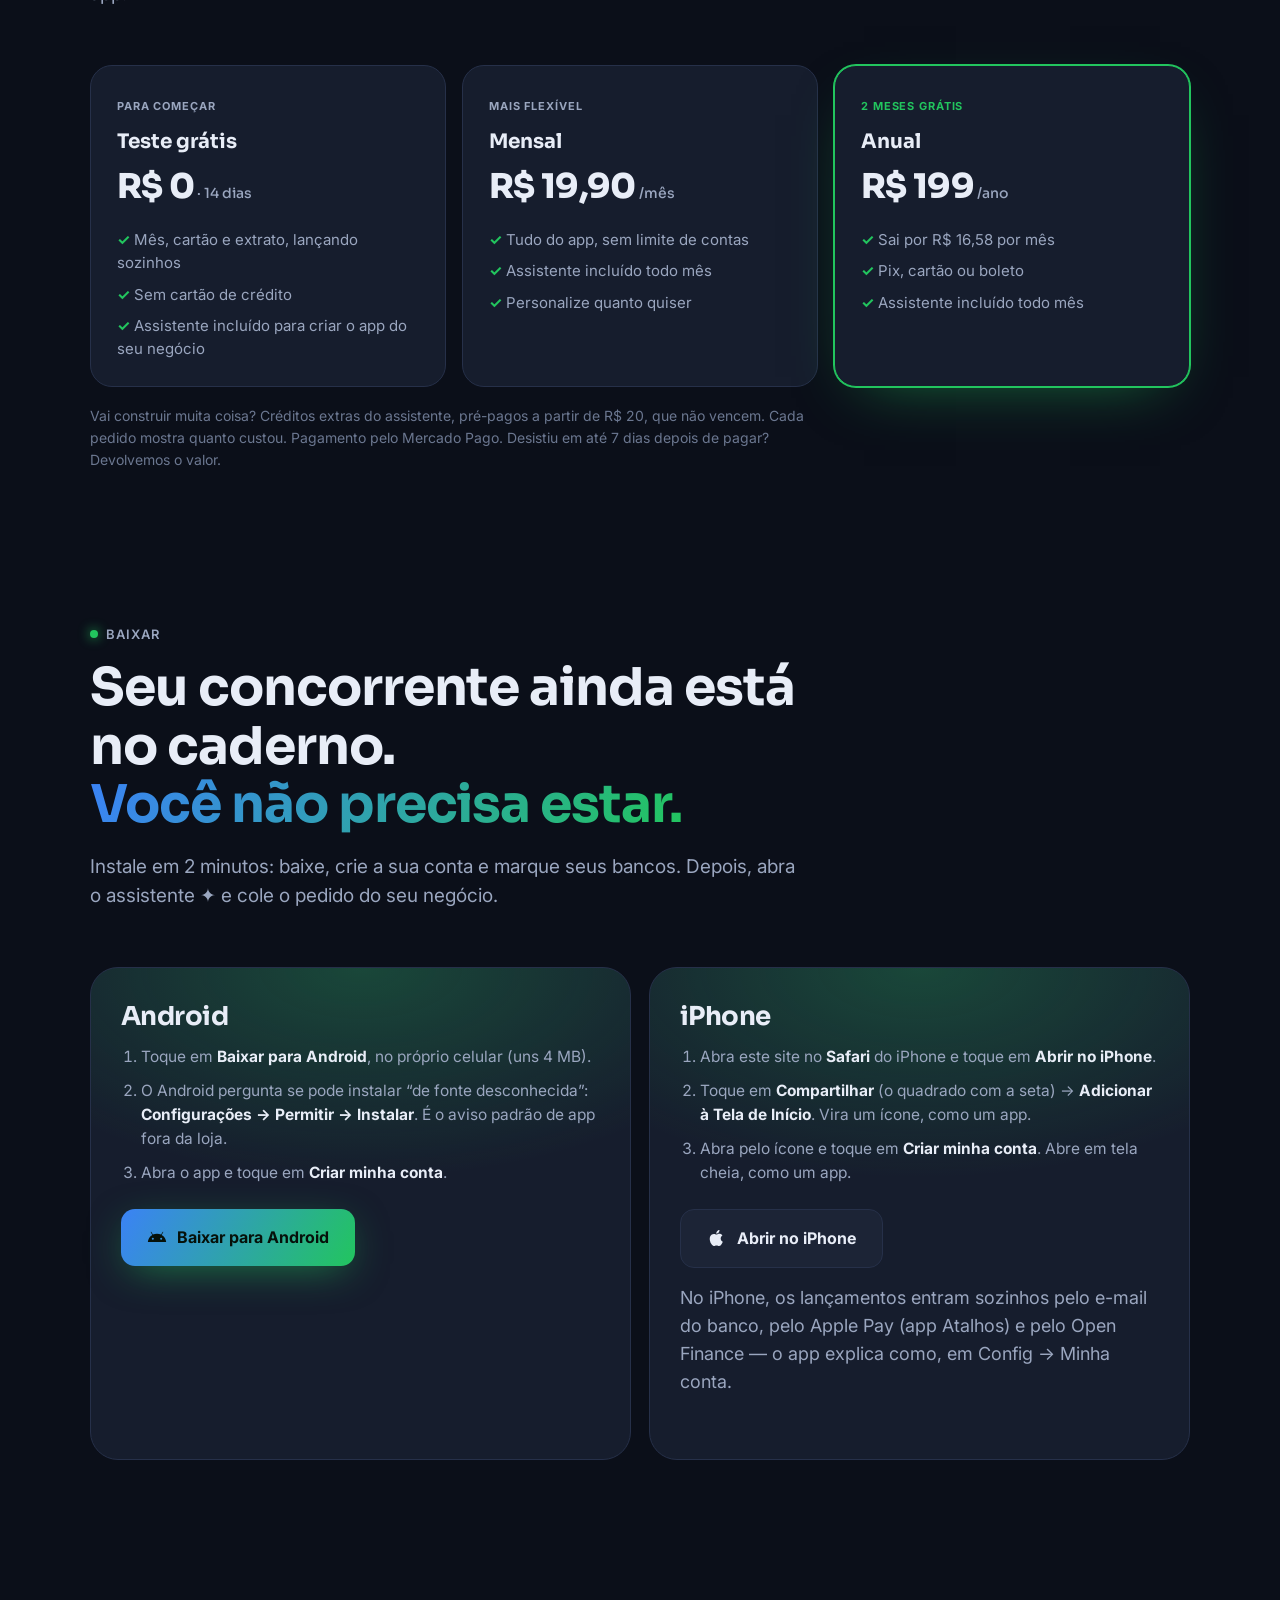
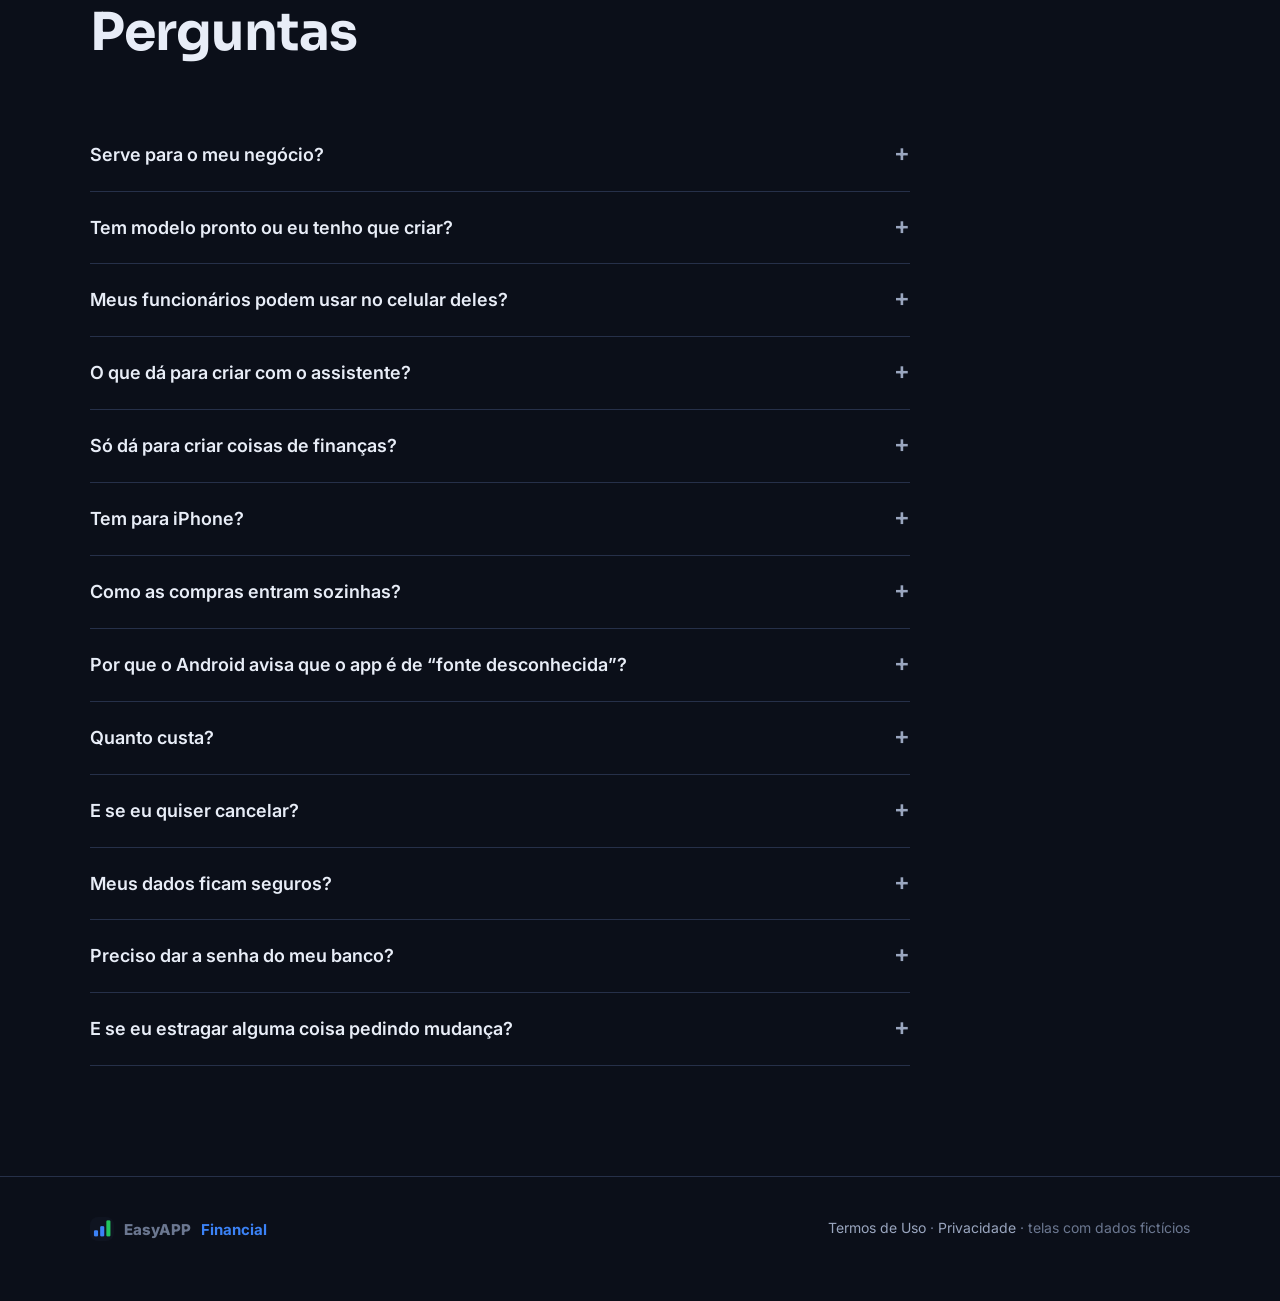
==== commit 92188b21: "Landing: foco em pequenos negócios - vitrine com 8 negócios (o app de cada um, com nome, cor e duas " ====
--- a/index.html
+++ b/index.html
@@ -3,16 +3,16 @@
 <head>
 <meta charset="utf-8">
 <meta name="viewport" content="width=device-width, initial-scale=1, viewport-fit=cover">
-<title>EasyAPP Financial — o app de finanças simples que você personaliza conversando</title>
-<meta name="description" content="Começa simples: mês, cartão e extrato, com os lançamentos entrando sozinhos. O resto você cria pedindo ao assistente de IA — telas, gráficos e controles, de finanças ou de qualquer parte da sua rotina — sem programar.">
-<meta property="og:title" content="EasyAPP Financial — simples para começar, do seu jeito para sempre">
-<meta property="og:description" content="Mês, cartão e extrato lançando sozinhos. E um assistente de IA que programa no seu app o que você pedir.">
+<title>EasyAPP — o app do seu negócio, criado por você numa conversa</title>
+<meta name="description" content="Lava-jato, salão, marmitaria, oficina, loja, pet shop: você descreve como o seu negócio funciona e o assistente de IA cria o app dele — agenda, pedidos, estoque, fiado, comissão e o caixa. Com o seu nome, a sua cor e as suas regras. Sem programar.">
+<meta property="og:title" content="EasyAPP — seu negócio merece um app. E ele vai ser seu.">
+<meta property="og:description" content="Você conta como o seu negócio funciona; o assistente de IA cria o app dele, com o seu nome e a sua cor. E o caixa já vem pronto.">
 <meta property="og:image" content="https://easyappfinancial.com.br/img/icone.png">
 <meta property="og:url" content="https://easyappfinancial.com.br/">
 <meta property="og:type" content="website">
 <meta property="og:locale" content="pt_BR">
 <link rel="canonical" href="https://easyappfinancial.com.br/">
-<script type="application/ld+json">{"@context":"https://schema.org","@type":"SoftwareApplication","name":"EasyAPP Financial","applicationCategory":"FinanceApplication","operatingSystem":"Android, iOS","url":"https://easyappfinancial.com.br/","description":"App de finanças pessoais simples (mês, cartão e extrato) que você personaliza pedindo ao assistente de IA: telas, gráficos e controles novos, sem programar.","offers":{"@type":"Offer","price":"19.90","priceCurrency":"BRL"}}</script>
+<script type="application/ld+json">{"@context":"https://schema.org","@type":"SoftwareApplication","name":"EasyAPP Financial","applicationCategory":"BusinessApplication","operatingSystem":"Android, iOS","url":"https://easyappfinancial.com.br/","description":"App para pequenos negócios e para as finanças pessoais que você monta pedindo ao assistente de IA: agenda, pedidos, estoque, fiado, comissão e o caixa, sem programar.","offers":{"@type":"Offer","price":"19.90","priceCurrency":"BRL"}}</script>
 <meta name="theme-color" content="#0b0f19">
 <link rel="icon" href="img/icone-192.png">
 <link rel="apple-touch-icon" href="img/apple-touch-icon.png">
@@ -72,7 +72,7 @@
 .hero .ctas{display:flex;gap:14px;flex-wrap:wrap;margin:36px 0 22px}
 .hero small{color:var(--tx3);font-size:14px}
 .hero .phones{position:relative;height:640px}
-.hero .phones .phone{position:absolute}
+.hero .phones .phone-slot{position:absolute}
 .hero .phones .p1{left:50%;top:0;transform:translateX(-62%) rotate(-4deg);z-index:2}
 .hero .phones .p2{left:50%;top:70px;transform:translateX(-5%) rotate(5deg) scale(.88);opacity:.9;z-index:1}
 @media(max-width:900px){.hero .wrap{grid-template-columns:1fr}.hero .phones{height:600px;margin-top:20px}}
@@ -249,6 +249,82 @@
 @media(max-width:820px){.planos,.baixar{grid-template-columns:1fr}}
 footer .wrap{display:flex;justify-content:space-between;gap:20px;flex-wrap:wrap}
 
+/* ---------- vitrine de negócios (cada nicho com o app "dele") ---------- */
+.vitrine{background:radial-gradient(1000px 500px at 50% 0%,rgba(6,182,212,.13),transparent 60%),var(--bg);border-top:1px solid var(--line)}
+.vitrine .sec-h{max-width:880px}
+.vitrine h2{font-size:clamp(36px,5.6vw,62px)!important}
+.nichos{display:flex;gap:10px;overflow-x:auto;padding:4px 2px 18px;scrollbar-width:none;-webkit-overflow-scrolling:touch}
+.nichos::-webkit-scrollbar{display:none}
+.nichos button{flex:none;font:inherit;font-size:15px;font-weight:700;padding:12px 18px;border-radius:999px;background:var(--card);border:1px solid var(--line);color:var(--tx2);cursor:pointer;transition:all .2s;display:flex;gap:8px;align-items:center}
+.nichos button:hover{color:var(--tx);border-color:#3d4a6b}
+.nichos button.on{background:var(--k);border-color:var(--k);color:#071018;box-shadow:0 10px 30px -10px var(--k)}
+.palco{display:grid;grid-template-columns:1fr 1.15fr;gap:50px;align-items:center;margin-top:30px}
+.palco .txt{animation:surgeT .5s ease}
+.palco .dor{font-family:Sora;font-weight:800;font-size:clamp(26px,3.4vw,38px);line-height:1.15;margin:12px 0 22px}
+.palco .dor span{color:var(--k)}
+.antes{list-style:none;display:grid;gap:8px;margin-bottom:22px}
+.antes li{display:flex;gap:10px;color:var(--tx2);font-size:15.5px;text-decoration:line-through;text-decoration-color:rgba(239,68,68,.6)}
+.antes li:before{content:"✕";color:var(--verm);font-weight:800;text-decoration:none;display:inline-block}
+.pedido{margin-top:24px;background:var(--card);border:1px solid var(--line);border-left:3px solid var(--k);border-radius:16px;padding:16px 18px}
+.pedido .lbl2{font-size:11px;font-weight:700;letter-spacing:.08em;text-transform:uppercase;color:var(--tx3);display:flex;justify-content:space-between;align-items:center;gap:10px}
+.pedido q{display:block;margin-top:8px;font-size:15.5px;line-height:1.5;quotes:"“" "”"}
+.copiar{font:inherit;font-size:12px;font-weight:700;letter-spacing:0;text-transform:none;padding:6px 12px;border-radius:999px;border:1px solid var(--line);background:var(--card2);color:var(--tx);cursor:pointer}
+.dupla{display:flex;gap:22px;justify-content:center;position:relative}
+.dupla:before{content:"";position:absolute;inset:5% 0;background:radial-gradient(circle,color-mix(in srgb,var(--k) 22%,transparent),transparent 65%);z-index:0}
+.dupla figure{position:relative;z-index:1;text-align:center;animation:surgeT .5s ease}
+.dupla figure:nth-child(2){margin-top:60px}
+.dupla figcaption{margin-top:12px;font-size:13.5px;font-weight:600;color:var(--tx2)}
+.dupla .phone{width:272px;height:556px}
+@media(max-width:1000px){.palco{grid-template-columns:1fr;gap:34px}.palco .dupla{order:-1}}
+@media(max-width:620px){.dupla{justify-content:flex-start;overflow-x:auto;scroll-snap-type:x mandatory;padding:0 4px 10px;margin:0 -20px;padding-left:20px;scrollbar-width:none}.dupla::-webkit-scrollbar{display:none}.dupla figure{scroll-snap-align:center;flex:none}.dupla figure:nth-child(2){margin-top:0}.dupla .phone{width:262px;height:536px}}
+.dados{display:grid;grid-template-columns:repeat(4,1fr);gap:14px;margin-top:80px}
+.dados div{background:rgba(22,29,45,.6);border:1px solid var(--line);border-radius:18px;padding:20px}
+.dados b{display:block;font-family:Sora;font-size:28px;letter-spacing:-.02em}
+.dados span{font-size:14px;color:var(--tx2)}
+.fonte{color:var(--tx3);font-size:12.5px;margin-top:12px}
+@media(max-width:820px){.dados{grid-template-columns:1fr 1fr}}
+/* o celular de cada negócio: nome, cor e menu dele */
+.nk .ahead .t{display:flex;align-items:center;gap:7px}
+.nk .lg{width:20px;height:20px;border-radius:6px;background:var(--k);display:grid;place-items:center;font-size:11px}
+.nk .ia{width:22px;height:22px;border-radius:50%;background:#1c2436;border:1px solid #2a3450;display:grid;place-items:center;color:var(--k);font-size:11px}
+.nk .tabbar span.on{color:var(--k)}.nk .tabbar span.on:before{background:var(--k)}
+.nk .body{gap:8px}
+.nk .screen{text-align:left}
+.kp .sub{margin-top:1px}
+.kp{display:grid;grid-template-columns:repeat(3,1fr);gap:6px}
+.kp>div{background:var(--card);border:1px solid #232c40;border-radius:12px;padding:8px 8px 7px}
+.kp b{display:block;font-family:Sora;font-weight:800;font-size:14px;letter-spacing:-.02em;margin-top:2px}
+.kp>div:first-child{border-color:var(--k)}.kp>div:first-child b{color:var(--k)}
+.st{font-size:7.5px;font-weight:800;padding:3px 6px;border-radius:999px;white-space:nowrap;letter-spacing:.02em}
+.it2{display:flex;gap:8px;align-items:center;padding:6px 0;border-bottom:1px solid #222b3e}
+.it2:last-child{border:0}
+.it2 .av{flex:none;width:24px;height:24px;border-radius:8px;display:grid;place-items:center;font-size:12px;background:#0c111c}
+.it2 .m{flex:1;min-width:0;line-height:1.3}.it2 .m b{display:block;font-size:10.5px;white-space:nowrap;overflow:hidden;text-overflow:ellipsis}
+.it2 .v{text-align:right;font-weight:700;font-size:10.5px;line-height:1.3}
+.hora{font-family:Sora;font-weight:700;font-size:9.5px;color:var(--tx2);width:30px;flex:none}
+.livre{border:1px dashed #33405c;border-radius:9px;padding:5px 8px;color:var(--tx3);font-size:9.5px;margin:4px 0}
+.mbt{display:inline-block;margin-top:7px;font-size:9px;font-weight:800;padding:5px 10px;border-radius:999px;background:var(--k);color:#071018}
+/* o app é seu */
+.dono{background:radial-gradient(900px 500px at 100% 0%,rgba(34,197,94,.12),transparent 60%),#0a0d16;border-top:1px solid var(--line);border-bottom:1px solid var(--line)}
+.vs{display:grid;grid-template-columns:1fr 1fr;gap:18px}
+.vs > div{border-radius:var(--r);padding:28px;border:1px solid var(--line)}
+.vs .eles{background:rgba(22,29,45,.5)}
+.vs .nos{background:linear-gradient(160deg,rgba(34,197,94,.12),rgba(59,130,246,.10));border-color:rgba(34,197,94,.5)}
+.vs h3{font-family:Sora;font-size:22px;margin-bottom:16px}
+.vs ul{list-style:none;display:grid;gap:12px}
+.vs li{display:flex;gap:10px;font-size:16px}
+.vs .eles li{color:var(--tx2)}.vs .eles li:before{content:"✕";color:var(--verm);font-weight:800}
+.vs .nos li:before{content:"✓";color:var(--verde);font-weight:800}
+@media(max-width:820px){.vs{grid-template-columns:1fr}}
+.marca{display:flex;gap:14px;flex-wrap:wrap;margin-top:40px;justify-content:center}
+.marca span{display:flex;align-items:center;gap:8px;padding:10px 16px;border-radius:14px;background:var(--card);border:1px solid var(--line);font-weight:700;font-size:15px}
+.marca i{width:22px;height:22px;border-radius:7px;display:grid;place-items:center;font-style:normal;font-size:12px}
+/* e o seu? */
+.todos{display:flex;flex-wrap:wrap;gap:8px}
+.todos button{font:inherit;font-size:14px;font-weight:600;padding:9px 14px;border-radius:999px;background:rgba(22,29,45,.75);border:1px solid var(--line);color:var(--tx2);cursor:pointer;transition:all .15s}
+.todos button:hover,.todos button.on{color:var(--tx);border-color:var(--azul);background:rgba(59,130,246,.14)}
+.todos-ped{margin-top:22px;max-width:820px}
+
 .rv{opacity:0;transform:translateY(26px);transition:opacity .8s ease,transform .8s ease}
 .rv.on{opacity:1;transform:none}
 @media(prefers-reduced-motion:reduce){.rv{opacity:1;transform:none}html{scroll-behavior:auto}}
@@ -261,9 +337,10 @@
   <div class="wrap">
     <a href="#" class="logo"><img src="img/icone-192.png" alt="">EasyAPP <b>Financial</b></a>
     <div class="links">
-      <a href="#seu-jeito">Do seu jeito</a>
-      <a href="#alem">Além do dinheiro</a>
-      <a href="#funciona">Como funciona</a>
+      <a href="#negocios">Negócios</a>
+      <a href="#dono">O app é seu</a>
+      <a href="#seu-jeito">Como cria</a>
+      <a href="#funciona">O caixa</a>
       <a href="#planos">Planos</a>
       <a href="#testar">Baixar</a>
     </div>
@@ -275,92 +352,104 @@
 <header class="hero">
   <div class="wrap">
     <div class="rv">
-      <span class="eyebrow"><i></i>14 dias grátis · sem cartão</span>
-      <h1>Simples para começar.<br><span class="grad">Do seu jeito para sempre.</span></h1>
-      <p class="lead">Começa com o essencial: o <b>mês</b>, o <b>cartão</b> e o <b>extrato</b>, com os lançamentos entrando sozinhos. O resto você pede ao assistente e <b>ele programa no seu app</b>: uma tela nova, um gráfico, um controle, outra cor. Sem planilha. Sem programador.</p>
+      <span class="eyebrow"><i></i>Para quem tem negócio e não tem tempo</span>
+      <h1>Seu negócio merece um app.<br><span class="grad">E ele vai ser seu.</span></h1>
+      <p class="lead">Lava-jato, salão, marmitaria, oficina, loja, pet shop. Você conta <b>como o seu negócio funciona</b> e o assistente cria o app dele: agenda, pedidos, estoque, fiado, comissão e o caixa, com <b>o seu nome, a sua cor e as suas regras</b>. Sem programador. Sem sistema engessado. Sem caderno.</p>
       <div class="ctas">
         <a class="btn btn-p js-apk" href="#testar">
           <svg viewBox="0 0 24 24" fill="currentColor"><path d="M17.6 9.48l1.84-3.18a.38.38 0 10-.66-.38l-1.86 3.22a11.4 11.4 0 00-9.84 0L5.22 5.92a.38.38 0 10-.66.38L6.4 9.48A10.8 10.8 0 001 18h22a10.8 10.8 0 00-5.4-8.52zM7 15.25a1.25 1.25 0 110-2.5 1.25 1.25 0 010 2.5zm10 0a1.25 1.25 0 110-2.5 1.25 1.25 0 010 2.5z"/></svg>
-          Baixar para Android
+          Criar o app do meu negócio
         </a>
         <a class="btn btn-s js-ios" href="#iphone">
           <svg viewBox="0 0 24 24" fill="currentColor"><path d="M16.4 12.6c0-2.4 2-3.6 2.1-3.7-1.1-1.7-2.9-1.9-3.5-1.9-1.5-.2-2.9.9-3.7.9-.8 0-1.9-.9-3.2-.8-1.6 0-3.1 1-4 2.4-1.7 3-.4 7.4 1.2 9.8.8 1.2 1.8 2.5 3 2.4 1.2 0 1.7-.8 3.1-.8 1.5 0 1.9.8 3.2.8 1.3 0 2.2-1.2 3-2.4.9-1.4 1.3-2.7 1.3-2.8 0 0-2.5-1-2.5-3.9zM14 5.5c.7-.8 1.1-1.9 1-3-1 0-2.1.7-2.8 1.5-.6.7-1.2 1.8-1 2.9 1 .1 2.1-.6 2.8-1.4z"/></svg>
           Baixar para iPhone
         </a>
       </div>
-      <small>14 dias grátis · Android e iPhone · sem cartão</small>
+      <small>14 dias grátis · Android e iPhone · sem cartão · <a href="#negocios" style="color:var(--tx2);text-decoration:underline">ver os apps de exemplo ↓</a></small>
     </div>
 
     <div class="phones rv">
-      <!-- tela MÊS (valores fictícios) -->
-      <div class="phone p1"><div class="screen"><div class="notch"></div><div class="sbar"></div>
-        <div class="ahead"><div class="t">EasyAPP <b>Financial</b></div><div class="pill"><span>Tudo</span><span>PF</span><span>PJ</span></div></div>
-        <div class="months"><span>JUL</span><span>AGO</span><span>SET</span><span class="on">OUT</span><span class="off">NOV</span><span class="off">DEZ</span></div>
-        <div class="body">
-          <div class="c bl">
-            <div class="lbl">Caixa — o que bate com o banco</div>
-            <div class="row" style="margin-top:4px"><span>Saldo em conta hoje</span><b>R$ 4.218,40</b></div>
-            <div class="row"><span>Ainda entra no mês</span><b class="g">R$ 2.500,00</b></div>
-            <div class="row"><span>Ainda sai (sem cartão)</span><b class="r">R$ 1.932,15</b></div>
-            <div class="lbl" style="margin-top:8px">Saldo projetado no fim do mês</div>
-            <div class="big g">R$ 4.786,25</div>
-          </div>
-          <div class="c">
-            <div style="display:flex;justify-content:space-between"><div><div class="lbl">Entrou</div><div class="g" style="font-weight:800;font-size:15px">R$ 12.400</div></div><div style="text-align:right"><div class="lbl">Saiu</div><div class="r" style="font-weight:800;font-size:15px">R$ 9.870</div></div></div>
-            <div class="bar"><i style="width:80%;background:var(--verde)"></i></div>
-            <div class="sub" style="margin-top:5px">gastou 80% do que entrou · sobrou R$ 2.530</div>
-          </div>
-          <div class="c">
-            <div class="lbl">Despesas (24)</div>
-            <div class="row"><span><i class="dot" style="background:var(--azul)"></i>Moradia · Aluguel</span><b>R$ 2.100,00</b></div>
-            <div class="row"><span><i class="dot" style="background:var(--azul)"></i>Moradia · Energia</span><b>R$ 186,30</b></div>
-            <div class="row"><span><i class="dot" style="background:var(--roxo)"></i>Mercado</span><b>R$ 1.240,55</b></div>
-            <div class="row"><span><i class="dot" style="background:var(--amar)"></i>Combustível</span><b>R$ 420,00</b></div>
-          </div>
-        </div>
-        <div class="tabbar"><span class="on">Mês</span><span>Cartão</span><span>Extrato</span><span>Config</span></div>
-      </div></div>
-
-      <!-- tela CARTÃO (valores fictícios) -->
-      <div class="phone p2"><div class="screen"><div class="notch"></div><div class="sbar"></div>
-        <div class="ahead"><div class="t">EasyAPP <b>Financial</b></div><div class="pill"><span>Tudo</span><span>PF</span><span>PJ</span></div></div>
-        <div class="body">
-          <div class="c"><div class="lbl">Fatura em aberto</div><div class="big">R$ 3.142,80</div><div class="sub">87 compras · fecha dia 28</div></div>
-          <div class="c">
-            <div class="lbl r">Estourou a verba</div>
-            <div class="row"><span>Restaurantes<br><span class="sub">verba R$ 600 · R$ 19/dia</span></span><b class="r">+R$ 142</b></div>
-            <div class="bar"><i style="width:100%;background:var(--verm)"></i></div>
-            <div class="lbl g" style="margin-top:10px">Ainda tem saldo</div>
-            <div class="row"><span>Mercado<br><span class="sub">verba R$ 1.500</span></span><b class="g">R$ 12/dia</b></div>
-            <div class="bar"><i style="width:72%;background:var(--verde)"></i></div>
-            <div class="row" style="margin-top:6px"><span>Farmácia<br><span class="sub">verba R$ 250</span></span><b class="g">R$ 4/dia</b></div>
-            <div class="bar"><i style="width:55%;background:var(--verde)"></i></div>
-            <div class="row" style="margin-top:6px"><span>Streaming<br><span class="sub">verba R$ 90</span></span><b class="g">R$ 0,80/dia</b></div>
-            <div class="bar"><i style="width:74%;background:var(--verde)"></i></div>
-          </div>
-        </div>
-        <div class="tabbar"><span>Mês</span><span class="on">Cartão</span><span>Extrato</span><span>Config</span></div>
-      </div></div>
+      <!-- preenchidos pelo script (vitrine): o app do lava-jato e o do salão -->
+      <div class="phone-slot p1" id="heroA"></div>
+      <div class="phone-slot p2" id="heroB"></div>
     </div>
   </div>
 </header>
 
 <div class="strip">
   <div class="wrap">
-    <div class="it rv"><b class="grad">3 telas</b><span>para começar: mês, cartão e extrato. Nada de menu cheio no primeiro dia</span></div>
-    <div class="it rv"><b class="grad">✦ IA</b><span>que programa no seu app o que você pedir, em português</span></div>
-    <div class="it rv"><b class="grad">0</b><span>lançamentos à mão: o e-mail ou o aviso do banco já vira lançamento</span></div>
-    <div class="it rv"><b class="grad">R$ 19,90</b><span>por mês, com assistente incluído. 14 dias grátis</span></div>
+    <div class="it rv"><b class="grad">1 conversa</b><span>para o seu negócio ter o sistema dele, em português, sem programar</span></div>
+    <div class="it rv"><b class="grad">100% seu</b><span>nome, cor, telas e regras: o app é do jeito que o seu negócio funciona</span></div>
+    <div class="it rv"><b class="grad">0</b><span>caderno, planilha esquecida ou “depois eu anoto”</span></div>
+    <div class="it rv"><b class="grad">R$ 19,90</b><span>por mês, com o assistente incluído. Menos que uma lavagem simples</span></div>
   </div>
 </div>
+
+<!-- ============================== VITRINE DE NEGÓCIOS ============================== -->
+<section id="negocios" class="vitrine">
+  <div class="wrap">
+    <div class="sec-h rv">
+      <span class="eyebrow"><i style="background:var(--ciano);box-shadow:0 0 12px var(--ciano)"></i>Escolha o seu negócio</span>
+      <h2>Veja o app que o seu negócio <span class="grad">vira numa conversa.</span></h2>
+      <p>Cada tela abaixo é um módulo que o assistente cria a partir de <b>um pedido em português</b>, que está logo ao lado. Copie, cole no seu EasyAPP, ajuste do seu jeito e pronto: o seu negócio tem o app dele.</p>
+    </div>
+    <div class="nichos rv" id="nichos" role="tablist" aria-label="Negócios"></div>
+    <div class="palco" id="palco"></div>
+    <p class="fonte">Telas de exemplo, com nomes e dados fictícios.</p>
+
+    <div class="dados">
+      <div class="rv"><b class="grad">1 milhão+</b><span>de salões, barbearias, manicures e estéticas registrados como MEI</span></div>
+      <div class="rv"><b class="grad">645 mil</b><span>lojas de roupa e acessórios só entre os MEI</span></div>
+      <div class="rv"><b class="grad">473 mil</b><span>pedreiros, eletricistas e prestadores de obra MEI</span></div>
+      <div class="rv"><b class="grad">Quase todos</b><span>tocando o negócio no caderno, no WhatsApp e na memória</span></div>
+    </div>
+    <p class="fonte">Números de MEI: Sebrae, junho de 2025, com base na Receita Federal.</p>
+  </div>
+</section>
+
+<!-- ============================== O APP É SEU ============================== -->
+<section id="dono" class="dono">
+  <div class="wrap">
+    <div class="sec-h rv">
+      <span class="eyebrow"><i></i>Você é o dono</span>
+      <h2>Sistema pronto você aluga.<br><span class="grad">O EasyAPP é seu.</span></h2>
+      <p>Sistema de nicho te entrega as telas que um programador achou que o seu negócio precisava, e cobra por cada uma. No EasyAPP, quem decide é você. O seu negócio mudou? O app muda junto, no mesmo dia.</p>
+    </div>
+    <div class="vs">
+      <div class="eles rv"><h3>Sistema pronto</h3><ul>
+        <li>Você se adapta ao jeito do sistema</li>
+        <li>Faltou um campo? Abre chamado e espera</li>
+        <li>Paga por módulo, por usuário, por tela</li>
+        <li>Um sistema para a agenda, outro para o caixa, uma planilha para o resto</li>
+        <li>A marca na tela é a do fornecedor</li>
+      </ul></div>
+      <div class="nos rv"><h3>O app do seu negócio</h3><ul>
+        <li>O app se adapta ao jeito que você trabalha</li>
+        <li>Faltou um campo? Pede, e ele aparece em minutos</li>
+        <li>Um preço só, com o assistente incluído</li>
+        <li>Agenda, pedidos, estoque e o caixa no mesmo app, conversando entre si</li>
+        <li>O seu nome, a sua cor, o seu menu</li>
+      </ul></div>
+    </div>
+    <div class="marca rv">
+      <span><i style="background:#06b6d4">🚿</i>Lava-Jato do Zé</span>
+      <span><i style="background:#ec4899">✂️</i>Studio Bella</span>
+      <span><i style="background:#f59e0b">🍱</i>Cozinha da Rosa</span>
+      <span><i style="background:#f97316">🔧</i>Auto Center Silva</span>
+      <span><i style="background:#22c55e">🐾</i>Pet Feliz</span>
+      <span><i style="background:#a855f7">👗</i>Lua Moda</span>
+    </div>
+    <p class="manifesto rv">Ninguém conhece o seu negócio melhor que você.<br><span>Agora o seu app também.</span></p>
+  </div>
+</section>
 
 <!-- ============================== DO SEU JEITO ============================== -->
 <section id="seu-jeito" class="custom">
   <div class="wrap">
     <div class="sec-h rv">
-      <span class="eyebrow"><i style="background:var(--roxo);box-shadow:0 0 12px var(--roxo)"></i>O coração do EasyAPP</span>
-      <h2>Você não se adapta ao app.<br><span class="grad">O app se adapta a você.</span></h2>
-      <p>Todo app de finanças te entrega as telas que <i>alguém</i> achou que você precisava. O EasyAPP começa enxuto e cresce do seu jeito: dentro dele mora um assistente de IA que <b>programa</b>. Você descreve, ele escreve o código, testa e entrega pronto — no menu ou como um cartão na tela inicial. Você vira o dono do seu próprio app, sem escrever uma linha de código.</p>
+      <span class="eyebrow"><i style="background:var(--roxo);box-shadow:0 0 12px var(--roxo)"></i>Como o app nasce</span>
+      <h2>Você fala.<br><span class="grad">Ele programa.</span></h2>
+      <p>Dentro do EasyAPP mora um assistente de IA que <b>escreve o código</b> do seu app. Você descreve o seu negócio do jeito que explicaria a um funcionário novo, ele monta a tela, você vê a prévia e aplica. Ficou faltando algo? É só pedir de novo, de dentro da própria tela.</p>
     </div>
 
     <div class="grid">
@@ -378,14 +467,14 @@
 
       <div class="rv">
         <div class="pedidos">
-          <div class="ped"><em class="b">Telas novas</em><q>Cria uma tela para eu acompanhar meus investimentos.</q><span>Ele programa o módulo e coloca no menu.</span></div>
-          <div class="ped"><em class="g">Gráficos</em><q>Quero um gráfico dos meus gastos por categoria nos últimos 6 meses.</q><span>Pronto em uma conversa, com os seus números.</span></div>
-          <div class="ped"><em class="y">Sua empresa, sua obra, seu gado</em><q>Cria um controle da minha empresa: clientes, serviços e contas a receber.</q><span>Qualquer coisa que hoje mora numa planilha.</span></div>
-          <div class="ped"><em style="color:var(--roxo)">Aparência</em><q>Deixa o app com cara de roxo e letra maior.</q><span>Cores, fontes, nomes do menu — tudo seu.</span></div>
-          <div class="ped"><em class="g">Subcategorias</em><q>Cria a subcategoria Academia, R$ 120 por mês, com reajuste em janeiro.</q><span>Ele lança os 12 meses de previsão sozinho.</span></div>
-          <div class="ped"><em class="y">Regras</em><q>Tudo que for do posto Avenida é combustível do carro da empresa.</q><span>Daqui para frente, ele classifica assim.</span></div>
-          <div class="ped"><em style="color:var(--ciano)">Controles</em><q>Quero um contador de quanto falta para a viagem de dezembro.</q><span>Vira um cartãozinho na tela do mês.</span></div>
-          <div class="ped"><em class="r">Tirar o que não usa</em><q>Some com a aba de empresa, eu não tenho CNPJ.</q><span>Menos tela, menos ruído.</span></div>
+          <div class="ped"><em class="b">A tela do negócio</em><q>Cria a agenda do meu salão com as três profissionais e os serviços de cada uma.</q><span>Ele programa o módulo e coloca no menu.</span></div>
+          <div class="ped"><em class="g">Dinheiro que entra</em><q>Quando eu marcar o pedido como pago, lança no caixa da empresa.</q><span>O módulo conversa com o financeiro.</span></div>
+          <div class="ped"><em class="y">Lembretes</em><q>Me avisa 5 meses depois da revisão para eu chamar o cliente de volta.</q><span>Vira notificação no seu celular.</span></div>
+          <div class="ped"><em style="color:var(--roxo)">A sua marca</em><q>Deixa o app com o nome Studio Bella e tudo em rosa.</q><span>Nome, cores e menu: tudo seu.</span></div>
+          <div class="ped"><em class="g">Orçamento em PDF</em><q>Monta o orçamento com peças e mão de obra e gera o PDF para eu mandar.</q><span>Sai pronto para compartilhar.</span></div>
+          <div class="ped"><em class="y">Foto na entrada</em><q>Quero tirar uma foto do carro quando ele chega no pátio.</q><span>Acabou a discussão do risco na porta.</span></div>
+          <div class="ped"><em style="color:var(--ciano)">Número do dia</em><q>Põe na tela inicial quanto entrou hoje e quantos carros faltam.</q><span>Vira um cartãozinho na primeira tela.</span></div>
+          <div class="ped"><em class="r">Mudou o negócio</em><q>Agora tenho plano mensal: 4 lavagens por R$ 120. Coloca isso.</q><span>O app muda no mesmo dia.</span></div>
         </div>
       </div>
     </div>
@@ -396,27 +485,20 @@
       <div class="rv"><div class="ico" style="background:rgba(59,130,246,.15)">🔒</div><h4>Liberdade sem brecha</h4><p>Você muda o <i>seu</i> app, com os <i>seus</i> dados. Senha, banco e segurança ficam fora do alcance — de você e de qualquer um. Trava com digital ou rosto.</p></div>
     </div>
 
-    <p class="manifesto rv">A sua vida não é igual à de ninguém.<br><span>Por que o seu app seria?</span></p>
+    <p class="manifesto rv">O seu negócio não é igual a nenhum outro.<br><span>Por que o seu app seria?</span></p>
   </div>
 </section>
 
-<!-- ============================== ALÉM DO DINHEIRO ============================== -->
+<!-- ============================== E O SEU? ============================== -->
 <section id="alem" class="custom" style="padding-top:20px">
   <div class="wrap">
     <div class="sec-h rv">
-      <span class="eyebrow"><i style="background:var(--amar);box-shadow:0 0 12px var(--amar)"></i>Além do dinheiro</span>
-      <h2>Começa pelas suas contas.<br><span class="grad">Vai até onde a sua rotina pedir.</span></h2>
-      <p>O financeiro é a porta de entrada. Lá dentro, o mesmo assistente constrói o que a sua vida precisa — mesmo que não tenha nada a ver com dinheiro.</p>
-    </div>
-    <div class="pedidos alem">
-      <div class="ped rv"><em class="b">🏐 Esporte</em><q>Faz o scout das minhas atletas a cada partida, fundamento por fundamento.</q><span>Toques grandes na quadra e o resumo do jogo no fim.</span></div>
-      <div class="ped rv"><em class="g">🐂 Campo</em><q>Controla meu rebanho: compras, vacinas e pesagens por lote.</q><span>E o custo de cada lote, ao lado das suas contas.</span></div>
-      <div class="ped rv"><em class="y">🏗️ Obra</em><q>Acompanha a reforma: etapas, fornecedores e quanto já foi.</q><span>Sem caderno perdido no canteiro.</span></div>
-      <div class="ped rv"><em style="color:var(--rosa)">🎂 Pequeno negócio</em><q>Agenda das encomendas de bolo, com quem já pagou o sinal.</q><span>O seu negócio dentro do mesmo app.</span></div>
-      <div class="ped rv"><em style="color:var(--ciano)">🏋️ Saúde</em><q>Registra meus treinos e mostra a evolução da carga.</q><span>Com gráfico, do jeito que você pedir.</span></div>
-      <div class="ped rv"><em style="color:var(--roxo)">📚 Estudos</em><q>Monta o cronograma do concurso com as horas de cada matéria.</q><span>E mostra o que ficou para trás na semana.</span></div>
-    </div>
-    <p class="manifesto rv">Se dá para descrever,<br><span>dá para ter no seu app.</span></p>
+      <span class="eyebrow"><i style="background:var(--amar);box-shadow:0 0 12px var(--amar)"></i>Não achou o seu?</span>
+      <h2>Se dá para explicar,<br><span class="grad">dá para virar app.</span></h2>
+      <p>Toque no seu negócio (ou na sua paixão) e veja o pedido que monta o app dele. Não está aqui? Descreva do seu jeito: o assistente entende.</p>
+    </div>
+    <div class="todos rv" id="todos"></div>
+    <div class="pedido todos-ped" id="todosPed" style="--k:var(--azul)"></div>
   </div>
 </section>
 
@@ -424,9 +506,9 @@
 <section id="funciona">
   <div class="wrap">
     <div class="sec-h rv">
-      <span class="eyebrow"><i></i>Como funciona</span>
-      <h2>Você vive. <span class="grad">Ele anota.</span></h2>
-      <p>Esquece a planilha que você abandona em março. O EasyAPP escuta o seu banco, organiza tudo por categoria e te diz, todo dia, quanto ainda pode gastar.</p>
+      <span class="eyebrow"><i></i>O caixa já vem pronto</span>
+      <h2>O dinheiro da empresa <span class="grad">e o da sua casa.</span></h2>
+      <p>Por baixo de qualquer app que você criar mora um financeiro completo, com a empresa (PJ) e a casa (PF) separadas. Os lançamentos entram sozinhos pelo aviso do banco, e o que os seus módulos recebem cai no mesmo caixa. Você sabe, todo dia, quanto ainda pode gastar.</p>
     </div>
 
     <!-- 1. lança sozinho -->
@@ -600,7 +682,36 @@
       <p>Feito para ler de relance, no celular, na fila do mercado. Um número por conceito — o mesmo em todas as telas.</p>
     </div>
   </div>
-  <div class="galeria" id="galeria"></div>
+  <div class="galeria" id="galeria">
+      <!-- tela MÊS (valores fictícios); a galeria acrescenta as outras -->
+      <figure><div class="phone"><div class="screen"><div class="notch"></div><div class="sbar"></div>
+        <div class="ahead"><div class="t">EasyAPP <b>Financial</b></div><div class="pill"><span>Tudo</span><span>PF</span><span>PJ</span></div></div>
+        <div class="months"><span>JUL</span><span>AGO</span><span>SET</span><span class="on">OUT</span><span class="off">NOV</span><span class="off">DEZ</span></div>
+        <div class="body">
+          <div class="c bl">
+            <div class="lbl">Caixa — o que bate com o banco</div>
+            <div class="row" style="margin-top:4px"><span>Saldo em conta hoje</span><b>R$ 4.218,40</b></div>
+            <div class="row"><span>Ainda entra no mês</span><b class="g">R$ 2.500,00</b></div>
+            <div class="row"><span>Ainda sai (sem cartão)</span><b class="r">R$ 1.932,15</b></div>
+            <div class="lbl" style="margin-top:8px">Saldo projetado no fim do mês</div>
+            <div class="big g">R$ 4.786,25</div>
+          </div>
+          <div class="c">
+            <div style="display:flex;justify-content:space-between"><div><div class="lbl">Entrou</div><div class="g" style="font-weight:800;font-size:15px">R$ 12.400</div></div><div style="text-align:right"><div class="lbl">Saiu</div><div class="r" style="font-weight:800;font-size:15px">R$ 9.870</div></div></div>
+            <div class="bar"><i style="width:80%;background:var(--verde)"></i></div>
+            <div class="sub" style="margin-top:5px">gastou 80% do que entrou · sobrou R$ 2.530</div>
+          </div>
+          <div class="c">
+            <div class="lbl">Despesas (24)</div>
+            <div class="row"><span><i class="dot" style="background:var(--azul)"></i>Moradia · Aluguel</span><b>R$ 2.100,00</b></div>
+            <div class="row"><span><i class="dot" style="background:var(--azul)"></i>Moradia · Energia</span><b>R$ 186,30</b></div>
+            <div class="row"><span><i class="dot" style="background:var(--roxo)"></i>Mercado</span><b>R$ 1.240,55</b></div>
+            <div class="row"><span><i class="dot" style="background:var(--amar)"></i>Combustível</span><b>R$ 420,00</b></div>
+          </div>
+        </div>
+        <div class="tabbar"><span class="on">Mês</span><span>Cartão</span><span>Extrato</span><span>Config</span></div>
+      </div></div><figcaption>Mês: o caixa que bate com o banco</figcaption></figure>
+  </div>
   <p class="wrap" style="color:var(--tx3);font-size:13px">Telas ilustrativas com dados fictícios.</p>
 </section>
 
@@ -610,11 +721,11 @@
     <div class="sec-h rv">
       <span class="eyebrow"><i></i>Planos</span>
       <h2>Comece grátis. <span class="grad">Fique se gostar.</span></h2>
-      <p>14 dias grátis, sem cartão. Começa simples — mês, cartão e extrato — e o resto você cria pedindo ao assistente. Cancele quando quiser, pelo próprio app.</p>
+      <p>14 dias grátis, sem cartão, para montar o app do seu negócio e ver se ele paga a conta (spoiler: um cliente que volta já paga). Cancele quando quiser, pelo próprio app.</p>
     </div>
     <div class="planos">
       <div class="plano rv"><span class="tag-p">Para começar</span><h4>Teste grátis</h4><div class="preco">R$ 0<small> · 14 dias</small></div>
-        <ul><li>Mês, cartão e extrato, lançando sozinhos</li><li>Sem cartão de crédito</li><li>Assistente incluído para criar suas telas</li></ul></div>
+        <ul><li>Mês, cartão e extrato, lançando sozinhos</li><li>Sem cartão de crédito</li><li>Assistente incluído para criar o app do seu negócio</li></ul></div>
       <div class="plano rv"><span class="tag-p">Mais flexível</span><h4>Mensal</h4><div class="preco">R$ 19,90<small> /mês</small></div>
         <ul><li>Tudo do app, sem limite de contas</li><li>Assistente incluído todo mês</li><li>Personalize quanto quiser</li></ul></div>
       <div class="plano destaque rv"><span class="tag-p">2 meses grátis</span><h4>Anual</h4><div class="preco">R$ 199<small> /ano</small></div>
@@ -630,8 +741,8 @@
   <div class="wrap">
     <div class="sec-h rv">
       <span class="eyebrow"><i></i>Baixar</span>
-      <h2>Instale em <span class="grad">2 minutos.</span></h2>
-      <p>Baixe, crie a sua conta (nome, e-mail e senha) e marque seus bancos e contas. O app já abre com o seu mês montado.</p>
+      <h2>Seu concorrente ainda está no caderno.<br><span class="grad">Você não precisa estar.</span></h2>
+      <p>Instale em 2 minutos: baixe, crie a sua conta e marque seus bancos. Depois, abra o assistente ✦ e cole o pedido do seu negócio.</p>
     </div>
     <div class="baixar">
       <div class="cta-final rv">
@@ -673,6 +784,9 @@
   <div class="wrap">
     <div class="sec-h rv"><h2>Perguntas</h2></div>
     <div class="faq">
+      <details><summary>Serve para o meu negócio?</summary><p>Se você consegue explicar como ele funciona, serve. Lava-jato, salão, barbearia, marmitaria, confeitaria, oficina, loja de roupa, pet shop, prestador de obra, motorista de app, personal, aulas particulares, distribuidora: o assistente monta o controle do jeito que o seu negócio trabalha, com agenda, pedidos, estoque, fiado, comissão, orçamento em PDF, lembretes e o caixa.</p></details>
+      <details><summary>Tem modelo pronto ou eu tenho que criar?</summary><p>Você cria, mas não começa do zero: os pedidos desta página são um bom ponto de partida. Copie, cole no assistente ✦ do app, veja a prévia e aplique. Depois, peça os ajustes que o seu negócio pede (“tira o campo tal”, “põe o preço do pacote”).</p></details>
+      <details><summary>Meus funcionários podem usar no celular deles?</summary><p>Ainda não: hoje o app é do dono, numa conta só. Você pode deixar um celular no balcão com a tela do negócio aberta, e o app abre com digital ou rosto.</p></details>
       <details><summary>O que dá para criar com o assistente?</summary><p>Quase tudo que hoje mora numa planilha: um controle de investimentos, das contas da empresa, de uma obra, de metas, um gráfico, um simulador, um cartão na tela inicial com o que você quer ver todo dia. Também muda cores, nomes do menu e esconde o que você não usa. Você pede em português, vê a prévia e aplica — e pode pedir ajustes de dentro do próprio módulo.</p></details>
       <details><summary>Só dá para criar coisas de finanças?</summary><p>Não. O app começa pelas finanças, mas o assistente constrói qualquer controle que você descrever: o scout do seu time, o rebanho, a obra, os treinos, as encomendas do seu negócio, os estudos. Fica tudo no mesmo app, cada um com o seu botão no menu.</p></details>
       <details><summary>Tem para iPhone?</summary><p>Tem: no iPhone o EasyAPP roda pelo Safari e vira um ícone na tela inicial, em tela cheia como um app (veja acima). Os lançamentos entram pelo e-mail do banco, pelo Apple Pay (app Atalhos) e pelo Open Finance.</p></details>
@@ -787,34 +901,342 @@
   por(60);
 })();
 
+/* ====== VITRINE DE NEGÓCIOS ======
+   Cada negócio tem o app "dele": nome, cor, menu e duas telas montadas aqui em
+   HTML (não são prints). Os dados são fictícios. O pedido de cada um é o texto
+   que o cliente cola no assistente para criar um módulo parecido.
+   Link direto para um negócio (anúncio por nicho): ?negocio=lava, salao,
+   marmita, oficina, pet, loja, obra ou motorista. */
+var CV = '#22c55e', CR = '#ef4444', CY = '#f59e0b', CB = '#3b82f6', CP = '#a855f7', CC = '#06b6d4', CK = '#ec4899', CO = '#f97316', CG = '#8b99b5';
+function kp(a) {
+  return '<div class="kp">' + a.map(function (x) { return '<div><div class="lbl">' + x[0] + '</div><b>' + x[1] + '</b>' + (x[2] ? '<div class="sub">' + x[2] + '</div>' : '') + '</div>'; }).join('') + '</div>';
+}
+function cd(t, h, cls) { return '<div class="c' + (cls ? ' ' + cls : '') + '">' + (t ? '<div class="lbl">' + t + '</div>' : '') + h + '</div>'; }
+function st(t, cor) { return '<span class="st" style="background:' + cor + '26;color:' + cor + '">' + t + '</span>'; }
+function it(av, b, sub, dir) { return '<div class="it2"><span class="av">' + av + '</span><span class="m"><b>' + b + '</b><span class="sub">' + sub + '</span></span><span class="v">' + dir + '</span></div>'; }
+function barras(rows) {
+  return rows.map(function (r) {
+    return '<div class="row" style="border:0;padding:5px 0 0"><span>' + r[0] + '</span><b>' + r[1] + '</b></div><div class="bar" style="margin-top:3px"><i style="width:' + r[2] + '%;background:' + r[3] + '"></i></div>';
+  }).join('');
+}
+function linhas(rows) { return rows.map(function (r) { return '<div class="row"><span>' + r[0] + '</span><b' + (r[2] ? ' class="' + r[2] + '"' : '') + '>' + r[1] + '</b></div>'; }).join(''); }
+function ag(h, cli, serv, cor, dir) {
+  return '<div class="it2"><span class="hora">' + h + '</span><span class="m" style="border-left:3px solid ' + cor + ';padding-left:7px"><b>' + cli + '</b><span class="sub">' + serv + '</span></span><span class="v">' + dir + '</span></div>';
+}
+function calor() {  // R$ por hora, de segunda a domingo, em seis faixas do dia
+  var dias = ['S', 'T', 'Q', 'Q', 'S', 'S', 'D'], horas = ['6h', '9h', '12h', '15h', '18h', '21h'],
+      v = [[2, 3, 1, 1, 4, 3], [2, 3, 1, 1, 4, 2], [2, 3, 2, 1, 4, 3], [2, 3, 1, 2, 4, 3], [2, 3, 2, 2, 4, 4], [1, 2, 3, 3, 4, 4], [0, 1, 3, 2, 3, 2]],
+      cores = ['#1a2234', '#1e3a6b', '#1d4ed8', '#3b82f6', '#93c5fd'], h = '';
+  horas.forEach(function (x, j) { h += '<text x="' + (24 + j * 35) + '" y="8" text-anchor="middle" fill="#64748b" font-size="6.5">' + x + '</text>'; });
+  dias.forEach(function (d, i) {
+    h += '<text x="3" y="' + (19 + i * 11) + '" fill="#64748b" font-size="6.5">' + d + '</text>';
+    v[i].forEach(function (n, j) { h += '<rect x="' + (8 + j * 35) + '" y="' + (12 + i * 11) + '" width="32" height="9" rx="2.5" fill="' + cores[n] + '"/>'; });
+  });
+  return '<svg viewBox="0 0 220 92" style="width:100%;margin-top:6px">' + h + '</svg><div class="sub">sexta e sábado, das 18h às 23h: R$ 44/hora</div>';
+}
+function etapa(nome, est, dir) {
+  var cor = est === 'ok' ? CV : est === 'agora' ? CY : '#3b465e';
+  return '<div class="it2" style="padding:4px 0;border:0"><span style="width:14px;height:14px;border-radius:50%;flex:none;display:grid;place-items:center;font-size:8px;color:#062010;background:' + cor + (est === 'agora' ? ';box-shadow:0 0 8px ' + CY : '') + '">' + (est === 'ok' ? '✓' : '') + '</span>' +
+    '<span class="m"' + (est ? '' : ' style="color:var(--tx3)"') + '>' + nome + '</span><span class="v sub">' + dir + '</span></div>';
+}
+
+var NICHOS = [
+  { id: 'lava', em: '🚿', nome: 'Lava-jato', marca: 'Lava-Jato do Zé', k: CC,
+    dor: 'O carro esquecido no pátio. O mensalista que <span>sumiu e ninguém notou.</span>',
+    antes: ['Placa anotada no papelão', '“Quanto entrou hoje?” e ninguém sabe', 'O cliente fiel some e você nem percebe'],
+    depois: ['O pátio na palma da mão: lavando, secando, pronto', 'Faturamento do dia por serviço, na hora', 'Quem sumiu há mais de 30 dias, para chamar de volta', 'Foto do carro na entrada: acabou a discussão do risco'],
+    pedido: 'Cria o sistema do meu lava-jato: carros no pátio com placa, modelo, serviço e status (na fila, lavando, secando, pronto), foto do carro na entrada, tabela de preços, planos mensais e a lista de quem não volta há mais de 30 dias. Lavagem paga cai no caixa.',
+    abas: ['Pátio', 'Clientes', 'Preços', 'Caixa'], on: [0, 1], leg: ['O pátio de hoje', 'Mensalistas e quem sumiu'],
+    mod: { nome: 'Pátio', curto: 'Cria o sistema do meu lava-jato: pátio com status, foto na entrada e quem sumiu', resp: 'Pronto! Fiz o <b>Pátio</b>: os carros com status e foto na entrada, o faturamento do dia por serviço e quem sumiu há mais de 30 dias.', custo: 'R$ 0,58', hora: '08:10' },
+    telas: [
+      kp([['Hoje', 'R$ 1.240'], ['Carros', '23'], ['Ticket', 'R$ 54']]) +
+      cd('No pátio agora · 5',
+        it('🚙', 'RTA-4E21 · Onix prata', 'Completa · 10:42 · 📷', st('LAVANDO', CC)) +
+        it('🛻', 'QHB-7A03 · Hilux preta', 'Polimento · 09:15 · 📷', st('SECANDO', CY)) +
+        it('🚗', 'PXY-2C88 · HB20 branco', 'Simples · 11:05', st('PRONTO ✓', CV)) +
+        it('🚙', 'SDF-9B12 · Compass', 'Higienização · 11:20', st('NA FILA', CG)) +
+        it('🚗', 'MLK-1D45 · Argo', 'Completa · mensalista', st('NA FILA', CG))) +
+      cd('Serviços de hoje', barras([['Simples · 11', 'R$ 385', 55, CC], ['Completa · 7', 'R$ 420', 60, CB], ['Polimento · 3', 'R$ 270', 39, CP], ['Higienização · 2', 'R$ 165', 24, CY]])),
+      kp([['Mensalistas', '38'], ['Recorrente', 'R$ 4.520', 'por mês'], ['Sumiram', '14']]) +
+      cd('Planos mensais',
+        it('⭐', 'Básico · 4 lavagens', '26 clientes · R$ 100', '<b>R$ 2.600</b>') +
+        it('💎', 'Premium · 4 + 1 polimento', '12 clientes · R$ 160', '<b>R$ 1.920</b>')) +
+      cd('Sumiram há mais de 30 dias',
+        it('👤', 'Marcos · Corolla', 'vinha toda semana · última 12/09', '<b class="r">43 dias</b>') +
+        it('👤', 'Dra. Paula · SW4', 'completa + cera · última 20/09', '<b class="r">35 dias</b>') +
+        it('👤', 'Seu Antônio · Strada', 'simples · última 22/09', '<b class="y">33 dias</b>') +
+        '<span class="mbt">Ver os 14 · R$ 760/mês parados</span>', 'br')
+    ] },
+
+  { id: 'salao', em: '✂️', nome: 'Salão e barbearia', marca: 'Studio Bella', k: CK,
+    dor: 'A comissão feita na calculadora no fim do mês. A cliente que <span>não voltou para a química.</span>',
+    antes: ['Agenda no caderno, com rasura e horário dobrado', 'Comissão calculada no fim do mês, na mão', 'Cliente que some e ninguém chama de volta'],
+    depois: ['O dia de cada profissional, com os horários vagos para encaixe', 'Comissão do mês pronta, por profissional', 'Aviso de quem passou do tempo de voltar', 'Cada atendimento pago cai no caixa'],
+    pedido: 'Monta a agenda do meu salão com as três profissionais e os serviços com preço e duração; calcula a comissão de cada uma (40% no serviço, 10% no produto) e me avisa quando a cliente passar do tempo de voltar.',
+    abas: ['Agenda', 'Clientes', 'Comissão', 'Caixa'], on: [0, 2], leg: ['A agenda de hoje', 'A comissão do mês, pronta'],
+    mod: { nome: 'Agenda', curto: 'Monta a agenda do meu salão com as 3 profissionais e a comissão de cada uma', resp: 'Pronto! Fiz a <b>Agenda</b>: o dia de cada profissional, os horários vagos, a comissão do mês e quem passou da hora de voltar.', custo: 'R$ 0,61', hora: '07:52' },
+    telas: [
+      kp([['Hoje', 'R$ 1.180'], ['Atendim.', '11'], ['Vagos', '2']]) +
+      cd('Hoje · <b style="color:' + CK + '">Ju</b> · <b style="color:' + CP + '">Bia</b> · <b style="color:' + CC + '">Tati</b>',
+        ag('09:00', 'Carla M.', 'Escova · Ju', CK, '<div>R$ 70</div>' + st('FEITO', CV)) +
+        ag('10:30', 'Fernanda', 'Coloração + corte · Bia', CP, '<div>R$ 260</div>' + st('AGORA', CY)) +
+        '<div class="livre">12:00 · horário livre, cabe um encaixe</div>' +
+        ag('13:30', 'Patrícia', 'Unha em gel · Tati', CC, '<div>R$ 120</div>') +
+        ag('14:00', 'Rafaela', 'Mechas · Bia', CP, '<div>R$ 380</div>') +
+        '<div class="livre">16:00 · horário livre</div>' +
+        ag('17:00', 'Juliana', 'Escova + hidratação · Ju', CK, '<div>R$ 130</div>')),
+      kp([['A pagar', 'R$ 6.570'], ['Serviços', 'R$ 16.425'], ['Atendim.', '214']]) +
+      cd('Comissão de outubro · 40%',
+        it('<b style="color:' + CP + '">B</b>', 'Bia', 'R$ 7.550 em serviços · 94 atend.', '<b>R$ 3.020</b>') +
+        it('<b style="color:' + CK + '">J</b>', 'Ju', 'R$ 5.350 em serviços · 71 atend.', '<b>R$ 2.140</b>') +
+        it('<b style="color:' + CC + '">T</b>', 'Tati', 'R$ 3.525 em serviços · 49 atend.', '<b>R$ 1.410</b>')) +
+      cd('Passou da hora de voltar · 9',
+        it('💇', 'Camila R.', 'coloração · volta a cada 45 dias', '<b class="r">+18 dias</b>') +
+        it('💅', 'Luana', 'gel · volta a cada 21 dias', '<b class="y">+6 dias</b>') +
+        it('💇', 'Sônia', 'progressiva · a cada 90 dias', '<b class="y">+4 dias</b>'), 'br')
+    ] },
+
+  { id: 'marmita', em: '🍱', nome: 'Marmitaria e delivery', marca: 'Cozinha da Rosa', k: CY,
+    dor: 'O pedido que se perdeu no WhatsApp. O fiado <span>que ninguém lembra quanto é.</span>',
+    antes: ['Pedido anotado no papel, no WhatsApp e na cabeça', 'Cozinha demais ou de menos todo dia', 'Fiado sem conta e sem data'],
+    depois: ['Os pedidos do dia com horário e endereço de entrega', 'Quanto de cada prato cozinhar, somado sozinho', 'Quem deve, quanto e desde quando', 'A margem de cada marmita, pelo custo dos ingredientes'],
+    pedido: 'Cria o controle da minha marmitaria: pedidos do dia com horário e endereço de entrega, quanto de cada prato cozinhar, quem compra fiado e quanto deve, e a margem de cada marmita pelo custo dos ingredientes.',
+    abas: ['Pedidos', 'Cozinha', 'Fiado', 'Caixa'], on: [0, 2], leg: ['Os pedidos e a produção', 'O fiado e a margem'],
+    mod: { nome: 'Pedidos', curto: 'Cria os pedidos da marmitaria com o que cozinhar e quem compra fiado', resp: 'Pronto! Fiz os <b>Pedidos</b>: as entregas do dia, quanto de cada prato cozinhar, o fiado de cada cliente e a margem de cada marmita.', custo: 'R$ 0,54', hora: '06:45' },
+    telas: [
+      kp([['Hoje', 'R$ 1.408'], ['Marmitas', '64'], ['A entregar', '9']]) +
+      cd('Cozinhar hoje', barras([['Frango grelhado', '22', 100, CY], ['Feijoada', '18', 82, CO], ['Fit · tilápia', '14', 64, CV], ['Strogonoff', '10', 45, CP]])) +
+      cd('Próximas entregas',
+        it('🛵', '#41 · Carlos', '2 frango · R. das Flores, 120', '<div>11:40</div>' + st('PIX ✓', CV)) +
+        it('🏢', '#42 · Escritório Alfa', '8 feijoada · Av. Brasil, 900', '<div>11:50</div>' + st('FIADO', CY)) +
+        it('🛵', '#43 · Marina', '1 fit + suco · R. 7, 45', '<div>12:00</div>' + st('A RECEBER', CR))),
+      kp([['Fiado na rua', 'R$ 1.236'], ['Clientes', '7'], ['Atrasado', 'R$ 418']]) +
+      cd('Quem deve',
+        it('🏢', 'Escritório Alfa', 'acerta toda sexta · 34 marmitas', '<b>R$ 748</b>') +
+        it('👷', 'Obra da Rua 7', 'atrasado há 5 dias', '<b class="r">R$ 282</b>') +
+        it('👵', 'Dona Lúcia', 'atrasado há 12 dias', '<b class="r">R$ 136</b>')) +
+      cd('Margem por marmita',
+        it('🍛', 'Strogonoff', 'custo R$ 8,10 · vende R$ 22', '<b class="g">63%</b>') +
+        it('🫘', 'Feijoada', 'custo R$ 9,80 · vende R$ 22', '<b class="g">55%</b>') +
+        it('🐟', 'Fit · tilápia', 'custo R$ 12,40 · vende R$ 24', '<b class="y">48%</b>'))
+    ] },
+
+  { id: 'oficina', em: '🔧', nome: 'Oficina mecânica', marca: 'Auto Center Silva', k: CO,
+    dor: 'O carro pronto que ninguém cobrou. O orçamento <span>que o cliente jura que não viu.</span>',
+    antes: ['Ordem de serviço em papel carbono', 'Orçamento falado, que vira discussão na entrega', 'Cliente da revisão que nunca mais aparece'],
+    depois: ['Cada carro com status e mecânico responsável', 'Orçamento com peças e mão de obra, em PDF', 'Lembrete da revisão de cada cliente', 'O que está em aberto e o que já pode cobrar'],
+    pedido: 'Cria as ordens de serviço da minha oficina com status e mecânico responsável; orçamento com peças e mão de obra que vira PDF para mandar ao cliente; e me lembra quando o cliente estiver na época da revisão.',
+    abas: ['Oficina', 'Orçam.', 'Clientes', 'Caixa'], on: [0, 1], leg: ['As ordens de serviço', 'O orçamento em PDF'],
+    mod: { nome: 'Oficina', curto: 'Cria as ordens de serviço da oficina com orçamento em PDF', resp: 'Pronto! Fiz a <b>Oficina</b>: cada carro com status e mecânico, o orçamento que vira PDF e o lembrete da revisão de cada cliente.', custo: 'R$ 0,66', hora: '07:30' },
+    telas: [
+      kp([['Em aberto', 'R$ 9.420'], ['Carros', '7'], ['Cobrar', '2']]) +
+      cd('Ordens de serviço',
+        it('🚗', 'OS 1187 · Gol G5', 'embreagem · Rafa', '<div>R$ 1.180</div>' + st('ESPERA PEÇA', CR)) +
+        it('🚙', 'OS 1188 · Corolla', 'revisão 60 mil · Dudu', '<div>R$ 940</div>' + st('NO ELEVADOR', CY)) +
+        it('🛻', 'OS 1189 · Saveiro', 'pastilha e disco · Rafa', '<div>R$ 680</div>' + st('PRONTO · COBRAR', CV)) +
+        it('🚗', 'OS 1190 · Onix', 'barulho na suspensão', '<div>—</div>' + st('DIAGNÓSTICO', CB)) +
+        it('🚙', 'OS 1191 · Renegade', 'óleo e filtros · Dudu', '<div>R$ 390</div>' + st('PRONTO · COBRAR', CV))) +
+      cd('Mecânicos hoje', barras([['Rafa · 3 OS', 'R$ 2.240', 80, CO], ['Dudu · 2 OS', 'R$ 1.330', 48, CB]])),
+      cd('', '<div class="row" style="border:0;padding:0"><div><div class="lbl">Orçamento #322</div><b style="font-size:12px">Strada 2019 · Sr. Marcos</b></div>' + st('APROVADO ✓', CV) + '</div>' +
+        linhas([['Kit embreagem', 'R$ 689,00'], ['Rolamento', 'R$ 112,00'], ['Fluido de freio', 'R$ 47,00'], ['Mão de obra · 4h', 'R$ 500,00'], ['<b>Total</b>', 'R$ 1.348,00', 'g']]) +
+        '<span class="mbt">📄 Gerar PDF</span>') +
+      cd('Hora da revisão · 12 este mês',
+        it('🔔', 'Paulo · Civic', 'última revisão há 6 meses', '<b class="y">avisar</b>') +
+        it('🔔', 'Ana · Kwid', 'troca de óleo vencida', '<b class="r">+15 dias</b>') +
+        it('🔔', 'Jorge · Hilux', '60 mil km chegando', '<b class="y">avisar</b>'), 'br')
+    ] },
+
+  { id: 'pet', em: '🐾', nome: 'Pet shop e banho e tosa', marca: 'Pet Feliz', k: CV,
+    dor: 'A alergia que só o banhista antigo sabia. A vacina <span>que venceu e ninguém avisou.</span>',
+    antes: ['Ficha do pet num caderno que ninguém acha', '“Já pode buscar?” no WhatsApp o dia todo', 'Pacote de banho contado de cabeça'],
+    depois: ['Cada pet com status: no banho, secando, pronto', 'A ficha com raça, peso, alergias e vacinas', 'Aviso antes da vacina vencer', 'Pacotes com quantos banhos já foram usados'],
+    pedido: 'Faz a agenda do meu banho e tosa com o status de cada pet, a ficha do pet com raça, peso, alergias e vacinas (me avisa antes de vencer) e os pacotes mensais de banho com quantos já foram usados.',
+    abas: ['Agenda', 'Pets', 'Pacotes', 'Caixa'], on: [0, 1], leg: ['O banho e tosa de hoje', 'A ficha do pet'],
+    mod: { nome: 'Banho e tosa', curto: 'Faz a agenda do banho e tosa com a ficha de cada pet e as vacinas', resp: 'Pronto! Fiz o <b>Banho e tosa</b>: o status de cada pet, a ficha com alergias e vacinas e os pacotes de banho.', custo: 'R$ 0,52', hora: '08:05' },
+    telas: [
+      kp([['Hoje', 'R$ 860'], ['Pets', '14'], ['Buscar', '3']]) +
+      cd('Banho e tosa',
+        it('🐕', 'Thor · golden', 'banho + tosa higiênica', st('NO BANHO', CC)) +
+        it('🐶', 'Mel · shih-tzu', 'tosa bebê · ⚠ pele sensível', st('SECANDO', CY)) +
+        it('🐩', 'Pipoca · poodle', 'banho · pacote 3 de 4', st('PRONTO · AVISAR', CV)) +
+        it('🐈', 'Nina · gata', 'banho · 14:00', st('AGENDADO', CG)) +
+        it('🐕', 'Bob · vira-lata', 'banho + unhas · 15:30', st('AGENDADO', CG))) +
+      cd('Táxi dog', linhas([['🚐 3 buscas · 2 entregas', 'saída 13h'], ['Próxima: Rua Ipê, 88', '12 min']])),
+      cd('', '<div style="display:flex;gap:10px;align-items:center"><span style="width:44px;height:44px;font-size:24px;border-radius:14px;background:#12301f;display:grid;place-items:center;flex:none">🐶</span><div><b style="font-size:13px">Mel</b><div class="sub">Shih-tzu · 4 anos · 6,2 kg · tutora Ana</div></div></div>') +
+      cd('Atenção', '<div style="color:#fca5a5;font-size:10px;margin-top:3px">⚠ Pele sensível: só shampoo hipoalergênico. Sem perfume.</div>', 'br') +
+      cd('Vacinas', linhas([['V10', 'em dia · mar/26', 'g'], ['Antirrábica', 'vence em 12 dias', 'y'], ['Giárdia', 'em dia · jun/26', 'g']])) +
+      cd('Pacote mensal · 4 banhos', '<div class="bar"><i style="width:75%;background:' + CV + '"></i></div><div class="sub" style="margin-top:4px">3 de 4 usados · renova em 06/11 · R$ 180</div>')
+    ] },
+
+  { id: 'loja', em: '👗', nome: 'Loja de roupas', marca: 'Lua Moda', k: CP,
+    dor: 'A peça que acabou e você só soube quando a cliente pediu. O crediário <span>no caderninho.</span>',
+    antes: ['Estoque “de olho”, sem saber o tamanho que falta', 'Peça encalhada ocupando dinheiro', 'Crediário no caderninho, sem aviso de atraso'],
+    depois: ['Estoque por peça, cor e tamanho, com foto', 'O que está acabando e o que está encalhado', 'Parcelas de cada cliente, com as atrasadas em vermelho', 'O mais vendido da semana, para repor certo'],
+    pedido: 'Faz o estoque da minha loja por peça, cor e tamanho, com foto; me mostra o que está acabando e o que está encalhado há mais de 60 dias; e controla as vendas no crediário com as parcelas de cada cliente.',
+    abas: ['Vendas', 'Estoque', 'Crediário', 'Caixa'], on: [1, 2], leg: ['O estoque que avisa', 'O crediário sem caderninho'],
+    mod: { nome: 'Estoque', curto: 'Faz o estoque da loja por tamanho e o crediário de cada cliente', resp: 'Pronto! Fiz o <b>Estoque</b>: peças por cor e tamanho, o que está acabando, o encalhado e o crediário de cada cliente.', custo: 'R$ 0,59', hora: '09:20' },
+    telas: [
+      kp([['Peças', '412'], ['Parado', 'R$ 18,3 mil'], ['Acabando', '6']]) +
+      cd('Acabando',
+        it('👗', 'Vestido midi floral', 'M e G em estoque', st('P: 1 UN', CY)) +
+        it('👖', 'Calça wide jeans', '36 e 40 em estoque', st('38: ZERO', CR)) +
+        it('👚', 'Blusa canelada preta', 'P e G em estoque', st('M: 2 UN', CY))) +
+      cd('Mais vendidos da semana', barras([['Calça wide', '14', 100, CP], ['Vestido midi', '11', 78, CK], ['Cropped tricô', '8', 57, CB], ['Body básico', '6', 43, CC]])) +
+      cd('', '<div class="row" style="border:0;padding:0"><span>Encalhado há +60 dias<br><span class="sub">37 peças · R$ 2.960 parados</span></span><b class="y">liquidar?</b></div>', 'br'),
+      kp([['A receber', 'R$ 4.870'], ['Este mês', 'R$ 1.640'], ['Atrasadas', '3']]) +
+      cd('Parcelas',
+        it('👩', 'Mariana Souza', 'parcela 2 de 4 · vence 28/10', '<b>R$ 89,00</b>') +
+        it('👩', 'Joana Lima', 'parcela 3 de 5 · R$ 74,90', '<b class="r">6 dias</b>') +
+        it('👩', 'Cris Andrade', 'parcela 1 de 3 · vence 02/11', '<b>R$ 126,60</b>') +
+        it('👩', 'Bruna (revendedora)', 'parcela 4 de 4 · R$ 210,00', '<b class="r">12 dias</b>')) +
+      cd('Recebido no mês', '<div class="bar"><i style="width:62%;background:' + CP + '"></i></div><div class="sub" style="margin-top:4px">R$ 1.020 de R$ 1.640 · 62%</div>')
+    ] },
+
+  { id: 'obra', em: '🧱', nome: 'Obras e reformas', marca: 'Reformas JR', k: '#eab308',
+    dor: 'A obra terminou e você descobriu que <span>trabalhou de graça.</span>',
+    antes: ['Material comprado sem saber de qual obra', 'Diária paga em dinheiro, sem anotar', 'Recebimento por etapa que fica para trás'],
+    depois: ['Cada obra com etapas e quanto recebe em cada uma', 'Material e diárias separados por obra', 'O lucro real de cada obra', 'O que falta receber, somado'],
+    pedido: 'Cria o controle das minhas obras: cada obra com etapas, quanto recebo em cada etapa, o material comprado e as diárias da equipe, para eu ver o lucro de cada obra e o que falta receber.',
+    abas: ['Obras', 'Orçam.', 'Equipe', 'Caixa'], on: [0, 2], leg: ['As obras e as etapas', 'Diárias e material da semana'],
+    mod: { nome: 'Obras', curto: 'Cria o controle das minhas obras com etapas, material e diárias', resp: 'Pronto! Fiz as <b>Obras</b>: as etapas e os recebimentos de cada uma, o material, as diárias e o lucro de cada obra.', custo: 'R$ 0,63', hora: '06:58' },
+    telas: [
+      kp([['A receber', 'R$ 27,4 mil'], ['Obras', '3'], ['Lucro', 'R$ 11,2 mil']]) +
+      cd('Apto Sr. Paulo · reforma completa', '<div class="row" style="border:0;padding:0"><span>recebido R$ 20.400 de R$ 30.000</span><b>68%</b></div><div class="bar"><i style="width:68%;background:#eab308"></i></div>') +
+      cd('Casa Vila Nova · banheiro e cozinha', '<div class="row" style="border:0;padding:0"><span>recebido R$ 6.000 de R$ 18.000</span><b>30%</b></div><div class="bar"><i style="width:30%;background:#eab308"></i></div>') +
+      cd('Etapas · Apto Sr. Paulo',
+        etapa('Demolição', 'ok', 'recebido') + etapa('Elétrica', 'ok', 'recebido') + etapa('Hidráulica', 'agora', 'receber R$ 4.800') +
+        etapa('Piso', '', 'nov') + etapa('Pintura', '', 'dez')),
+      kp([['Diárias', 'R$ 2.850'], ['Material', 'R$ 4.130'], ['Semana', '6 dias']]) +
+      cd('Diárias da semana',
+        it('👷', 'Zeca · pedreiro', '5 dias · R$ 250', '<b>R$ 1.250</b>') +
+        it('👷', 'Tião · servente', '5 dias · R$ 150', '<b>R$ 750</b>') +
+        it('⚡', 'Léo · eletricista', '2 dias · R$ 300', '<b>R$ 600</b>') +
+        it('🖌️', 'Juca · pintor', '1 dia · R$ 250', '<b>R$ 250</b>')) +
+      cd('Material comprado', barras([['Cimento e areia', 'R$ 1.480', 100, '#eab308'], ['Elétrico', 'R$ 1.120', 76, CB], ['Hidráulico', 'R$ 930', 63, CC], ['Ferragens', 'R$ 600', 41, CG]]))
+    ] },
+
+  { id: 'motorista', em: '🚗', nome: 'Motorista e entregador', marca: 'Corridas do Léo', k: CB,
+    dor: 'Rodou 10 horas e não sabe <span>se ganhou ou pagou para trabalhar.</span>',
+    antes: ['Ganho espalhado em três apps', 'Combustível e desgaste que ninguém desconta', 'Meta da semana “no feeling”'],
+    depois: ['Quanto ganhou por app, por hora e por km', 'O lucro de verdade, já descontado o carro', 'A meta da semana e quanto falta', 'Os dias e horários que mais rendem'],
+    pedido: 'Cria o controle das minhas corridas: quanto ganhei em cada app por dia, as horas e os km rodados, o lucro de verdade descontando combustível e desgaste, a meta da semana e os horários que mais rendem.',
+    abas: ['Hoje', 'Semana', 'Carro', 'Caixa'], on: [0, 1], leg: ['O lucro de verdade do dia', 'A meta e onde rende mais'],
+    mod: { nome: 'Corridas', curto: 'Cria o controle das minhas corridas com o lucro de verdade', resp: 'Pronto! Fiz as <b>Corridas</b>: o ganho por app, por hora e por km, o lucro já descontado o carro e a meta da semana.', custo: 'R$ 0,47', hora: '23:14' },
+    telas: [
+      kp([['Ganho hoje', 'R$ 286'], ['Por hora', 'R$ 31,80'], ['Km', '214']]) +
+      cd('Por app', barras([['Uber', 'R$ 168', 100, CB], ['99', 'R$ 82', 49, CY], ['iFood', 'R$ 36', 21, CR]])) +
+      cd('Lucro de verdade', linhas([['Ganho bruto', 'R$ 286,00'], ['Combustível · 214 km', '− R$ 111,30', 'r'], ['Desgaste e manutenção', '− R$ 21,40', 'r']]) +
+        '<div class="lbl" style="margin-top:6px">Sobrou hoje</div><div class="big g">R$ 153,30</div>', 'bl'),
+      kp([['Meta', 'R$ 1.800'], ['Feito', 'R$ 1.240'], ['Falta', 'R$ 560']]) +
+      cd('Meta da semana', '<div class="bar"><i style="width:69%;background:' + CB + '"></i></div><div class="sub" style="margin-top:4px">69% · faltam 2 dias · R$ 280 por dia</div>') +
+      cd('Onde rende mais · R$ por hora', calor()) +
+      cd('Carro',
+        it('🛢️', 'Troca de óleo', 'faltam 1.200 km', st('LOGO', CY)) +
+        it('🛞', 'Pneus dianteiros', 'faltam 8.000 km', st('OK', CV)))
+    ] }
+];
+
+/* o celular de um negócio: o nome, a cor e o menu dele */
+function celular(n, i) {
+  return '<div class="phone nk" style="--k:' + n.k + '"><div class="screen"><div class="notch"></div><div class="sbar"></div>' +
+    '<div class="ahead"><div class="t"><span class="lg">' + n.em + '</span>' + n.marca + '</div><span class="ia">✦</span></div>' +
+    '<div class="body">' + n.telas[i] + '</div>' +
+    '<div class="tabbar">' + n.abas.map(function (a, j) { return '<span' + (j === n.on[i] ? ' class="on"' : '') + '>' + a + '</span>'; }).join('') + '</div></div></div>';
+}
+
+function copiar(bt, texto) {
+  function ok() { bt.textContent = 'Copiado ✓'; setTimeout(function () { bt.textContent = 'Copiar pedido'; }, 2200); }
+  if (navigator.clipboard && window.isSecureContext) { navigator.clipboard.writeText(texto).then(ok, function () {}); return; }
+  var t = document.createElement('textarea'); t.value = texto; t.style.position = 'fixed'; t.style.opacity = '0';
+  document.body.appendChild(t); t.select(); try { document.execCommand('copy'); ok(); } catch (e) {} t.remove();
+}
+function caixaPedido(titulo, texto) {
+  return '<div class="lbl2">' + titulo + '<button class="copiar" type="button">Copiar pedido</button></div><q>' + texto + '</q>';
+}
+
+(function () {
+  var bar = document.getElementById('nichos'), palco = document.getElementById('palco'), atual = -1;
+  function mostra(i) {
+    if (i === atual) return; atual = i;
+    var n = NICHOS[i];
+    bar.querySelectorAll('button').forEach(function (b, j) { b.classList.toggle('on', j === i); b.setAttribute('aria-selected', j === i); });
+    palco.style.setProperty('--k', n.k);
+    palco.innerHTML =
+      '<div class="txt"><span class="eyebrow"><i style="background:' + n.k + ';box-shadow:0 0 12px ' + n.k + '"></i>' + n.em + ' ' + n.nome + '</span>' +
+        '<div class="dor">' + n.dor + '</div>' +
+        '<ul class="antes">' + n.antes.map(function (a) { return '<li>' + a + '</li>'; }).join('') + '</ul>' +
+        '<ul class="ticks">' + n.depois.map(function (a) { return '<li>' + a + '</li>'; }).join('') + '</ul>' +
+        '<div class="pedido">' + caixaPedido('O pedido que cria este app', n.pedido) + '</div></div>' +
+      '<div class="dupla">' + [0, 1].map(function (t) { return '<figure>' + celular(n, t) + '<figcaption>' + n.leg[t] + '</figcaption></figure>'; }).join('') + '</div>';
+    palco.querySelector('.copiar').onclick = function () { copiar(this, n.pedido); };
+  }
+  NICHOS.forEach(function (n, i) {
+    var b = document.createElement('button');
+    b.type = 'button'; b.setAttribute('role', 'tab'); b.style.setProperty('--k', n.k);
+    b.innerHTML = '<span>' + n.em + '</span>' + n.nome;
+    b.onclick = function () { mostra(i); };
+    bar.appendChild(b);
+  });
+  // ?negocio=pet abre a página já no pet shop (e põe o app dele no topo)
+  var pedido = (new URLSearchParams(location.search).get('negocio') || '').toLowerCase(), ini = -1;
+  NICHOS.forEach(function (n, i) { if (n.id === pedido) ini = i; });
+  mostra(Math.max(ini, 0));
+  document.getElementById('heroA').innerHTML = ini < 0 ? celular(NICHOS[0], 0) : celular(NICHOS[ini], 0);
+  document.getElementById('heroB').innerHTML = ini < 0 ? celular(NICHOS[1], 0) : celular(NICHOS[ini], 1);
+})();
+
+/* não achou o seu? cada botão mostra o pedido que monta o app daquele negócio */
+(function () {
+  var L = [
+    ['💈', 'Barbearia', 'Cria a agenda da minha barbearia com os barbeiros, os serviços com preço, o plano mensal de cortes e a comissão de cada barbeiro.'],
+    ['🎂', 'Confeitaria', 'Faz a agenda das encomendas de bolo e doces com data de entrega, sabor, sinal pago e o que falta receber, e o custo de cada receita.'],
+    ['🍔', 'Lanchonete', 'Cria o controle da minha lanchonete: vendas do dia por produto, estoque de pão, carne e bebida com aviso de reposição e o lucro de cada lanche.'],
+    ['🥖', 'Padaria', 'Controla a produção da padaria: quanto assar de cada pão por dia, o que sobrou, as encomendas e a margem de cada produto.'],
+    ['🥩', 'Açougue', 'Faz o controle do açougue: compra de carcaça, rendimento em cada corte, preço por quilo e o lucro de cada peça.'],
+    ['🍻', 'Distribuidora de bebidas', 'Cria o estoque da minha distribuidora com entradas e saídas, os pedidos de entrega, o fiado dos bares e o que está acabando.'],
+    ['📱', 'Assistência de celular', 'Cria as ordens de serviço de conserto de celular com defeito, peça, prazo, garantia e status, e o orçamento em PDF.'],
+    ['💅', 'Manicure', 'Monta a minha agenda de manicure com os clientes, o tempo de cada serviço, quem passou da hora de voltar e quanto ganhei na semana.'],
+    ['💆', 'Estética', 'Cria o controle da minha clínica de estética: agenda, pacotes de sessões com quantas foram feitas, ficha de anamnese e fotos de antes e depois.'],
+    ['🏋️', 'Personal trainer', 'Faz o controle dos meus alunos de personal: horários, mensalidade de cada um com vencimento, presença e a evolução de carga.'],
+    ['📚', 'Aulas particulares', 'Cria o controle das minhas aulas particulares: alunos, horários, pacotes de aulas, quem pagou e o conteúdo de cada aula.'],
+    ['📸', 'Fotógrafo', 'Cria o controle dos meus trabalhos de fotografia: agenda de ensaios e eventos, sinal pago, prazo de entrega das fotos e orçamento em PDF.'],
+    ['🎉', 'Buffet e festas', 'Faz o controle das festas: data, cliente, cardápio, número de convidados, o que já foi pago e a lista de compras de cada evento.'],
+    ['🧵', 'Costureira', 'Cria o controle dos meus consertos e encomendas de costura: cliente, peça, medidas, prazo, valor e o que já foi pago.'],
+    ['🔑', 'Chaveiro', 'Cria o controle dos atendimentos do chaveiro: chamados com endereço, serviço, valor e forma de pagamento, e o faturamento do dia.'],
+    ['⚡', 'Eletricista', 'Cria o controle dos meus serviços de eletricista: orçamentos em PDF, serviços agendados, material usado e quanto recebi.'],
+    ['🪚', 'Marcenaria', 'Faz o controle dos móveis sob medida: projeto, medidas, material, prazo, etapas da produção e as parcelas de cada cliente.'],
+    ['🧹', 'Diarista e limpeza', 'Cria a minha agenda de faxinas com os clientes fixos, os dias de cada um, o valor e quem já pagou no mês.'],
+    ['🏠', 'Corretor de imóveis', 'Cria o controle dos meus imóveis e clientes: o que cada cliente procura, as visitas agendadas, as propostas e a comissão de cada venda.'],
+    ['🦷', 'Consultório', 'Cria a agenda do consultório com os pacientes, o retorno de cada um, os procedimentos e o que o convênio ainda não pagou.'],
+    ['🥗', 'Nutricionista', 'Faz o acompanhamento dos meus pacientes: consultas, peso e medidas a cada retorno com gráfico, e o plano de cada um.'],
+    ['🌱', 'Horta e feira', 'Cria o controle da minha horta: o que plantei e quando colher, o que vendi em cada feira e o lucro de cada produto.'],
+    ['🐂', 'Rebanho', 'Controla meu rebanho: compras, vacinas e pesagens por lote, com o custo de cada lote e o ganho de peso por mês.'],
+    ['🏐', 'Time e scout', 'Faz o scout das minhas atletas a cada partida, fundamento por fundamento, com o mapa de ataques e a eficiência de cada uma.'],
+    ['⛪', 'Igreja e associação', 'Cria o controle dos membros, das contribuições de cada mês, dos eventos e das despesas da nossa associação.'],
+    ['🏢', 'Condomínio', 'Cria o controle do meu condomínio: as taxas de cada unidade com quem está atrasado, as despesas do mês e a reserva do salão de festas.'],
+    ['🚚', 'Fretes e mudanças', 'Cria o controle dos meus fretes: agenda, origem e destino, valor, km rodados, combustível e o lucro de cada frete.'],
+    ['💪', 'Academia', 'Cria o controle da minha academia: alunos, planos, mensalidades vencidas, frequência e quem não aparece há duas semanas.'],
+    ['⚽', 'Escolinha de futebol', 'Faz o controle da escolinha de futebol: alunos por turma, mensalidades, presença nos treinos e os jogos marcados.'],
+    ['🏗️', 'Reforma da casa', 'Acompanha a reforma da minha casa: etapas, fornecedores, o que já foi pago e quanto ainda falta do orçamento.']
+  ];
+  var box = document.getElementById('todos'), ped = document.getElementById('todosPed');
+  function abre(i, b) {
+    box.querySelectorAll('button').forEach(function (x) { x.classList.toggle('on', x === b); });
+    ped.innerHTML = caixaPedido(L[i][0] + ' ' + L[i][1] + ' · peça assim', L[i][2]);
+    ped.querySelector('.copiar').onclick = function () { copiar(this, L[i][2]); };
+  }
+  L.forEach(function (x, i) {
+    var b = document.createElement('button'); b.type = 'button'; b.textContent = x[0] + ' ' + x[1];
+    b.onclick = function () { abre(i, b); }; box.appendChild(b);
+  });
+  abre(0, box.firstChild);
+})();
+
 /* conversa com o assistente: igual ao app (Chat, cartão do módulo, quanto
-   custou o pedido) e, no fim, a tela nova aberta pelo menu */
+   custou o pedido) e, no fim, a tela nova aberta pelo menu (os negócios da
+   vitrine e o scout) */
 (function () {
   var chat = document.getElementById('chat'), vchat = document.getElementById('vchat'), vmod = document.getElementById('vmod'), rodando = false, ex = 0;
-  // as telas dos módulos: cada uma com um jeito diferente (linhas, rosca, quadra, barras, etapas)
-  function linha(vals, cor, x0, w, y0, h, mn, mx) {
-    return vals.map(function (v, i) { return (x0 + i * w / (vals.length - 1)).toFixed(1) + ',' + (y0 + h - (v - mn) / (mx - mn) * h).toFixed(1); }).join(' ');
-  }
-  function rosca(fat) {
-    var r = 26, C = 2 * Math.PI * r, ac = 0;
-    return '<svg viewBox="0 0 70 70" style="width:74px;flex:none">' + fat.map(function (f) {
-      var s = '<circle cx="35" cy="35" r="' + r + '" fill="none" stroke="' + f[2] + '" stroke-width="11" stroke-dasharray="' + (f[1] / 100 * C).toFixed(1) + ' ' + C.toFixed(1) +
-        '" stroke-dashoffset="' + (-ac / 100 * C).toFixed(1) + '" transform="rotate(-90 35 35)"/>'; ac += f[1]; return s;
-    }).join('') + '<text x="35" y="33" text-anchor="middle" fill="#fff" font-size="7.5" font-weight="800">R$ 1.457</text><text x="35" y="43" text-anchor="middle" fill="#8b99b5" font-size="6">no mês</text></svg>';
-  }
-  var meses = ['mai', 'jun', 'jul', 'ago', 'set', 'out'];
-  var telaCarros =
-    '<div class="c"><div class="lbl">Consumo · km/l</div><svg viewBox="0 0 240 92" style="width:100%;margin-top:6px">' +
-      [0, 1, 2].map(function (i) { return '<line x1="8" x2="232" y1="' + (12 + i * 30) + '" y2="' + (12 + i * 30) + '" stroke="#222b3e"/>'; }).join('') +
-      '<polyline fill="none" stroke="#3b82f6" stroke-width="2.4" stroke-linejoin="round" points="' + linha([10.9, 11.3, 11.1, 11.6, 11.4, 11.8], 0, 12, 216, 10, 60, 9.5, 12) + '"/>' +
-      '<polyline fill="none" stroke="#f59e0b" stroke-width="2.4" stroke-linejoin="round" points="' + linha([10.1, 9.8, 10.4, 10.0, 9.6, 10.4], 0, 12, 216, 10, 60, 9.5, 12) + '"/>' +
-      '<circle cx="228" cy="' + (70 - (11.8 - 9.5) / 2.5 * 60) + '" r="3.5" fill="#3b82f6"/>' +
-      meses.map(function (m, i) { return '<text x="' + (12 + i * 43.2) + '" y="88" text-anchor="middle" fill="#64748b" font-size="7">' + m + '</text>'; }).join('') +
-    '</svg><div class="sub"><b class="b">●</b> Civic 11,8 &nbsp; <b class="y">●</b> Strada 10,4</div></div>' +
-    '<div class="c" style="display:flex;gap:12px;align-items:center">' + rosca([['Combustível', 58, '#22c55e'], ['Manutenção', 22, '#3b82f6'], ['IPVA', 14, '#f59e0b'], ['Seguro', 6, '#a855f7']]) +
-      '<div style="flex:1">' + [['Combustível', '58%', 'var(--verde)'], ['Manutenção', '22%', 'var(--azul)'], ['IPVA', '14%', 'var(--amar)'], ['Seguro', '6%', 'var(--roxo)']].map(function (r) {
-        return '<div class="row" style="padding:3px 0"><span><i class="dot" style="background:' + r[2] + '"></i>' + r[0] + '</span><b>' + r[1] + '</b></div>'; }).join('') + '</div></div>' +
-    '<div class="c br"><div class="row" style="border:0;padding:0"><span>🔧 Revisão da Strada</span><b class="r">em 23 dias</b></div><div class="bar"><i style="width:78%;background:var(--verm)"></i></div><div class="sub" style="margin-top:4px">8.100 de 10.000 km</div></div>';
   var ataques = [[40, 30, 1], [62, 22, 1], [80, 40, 1], [52, 48, 0], [30, 52, 1], [90, 26, 1], [70, 58, 0], [44, 18, 1], [100, 50, 1], [24, 36, 0]];
   var telaScout =
     '<div class="c"><div class="row" style="border:0;padding:0"><div class="lbl">Placar · vitória</div><div class="big g" style="margin:0;font-size:20px">3 × 1</div></div>' +
@@ -826,34 +1248,15 @@
     '</svg><div class="sub"><b class="g">●</b> ponto 7 &nbsp; <b class="r">●</b> erro 3</div></div>' +
     '<div class="c"><div class="lbl">Eficiência do time</div>' + [['Saque', 72, 'var(--azul)'], ['Recepção', 86, 'var(--verde)'], ['Ataque', 61, 'var(--amar)'], ['Bloqueio', 44, 'var(--rosa)']].map(function (r) {
       return '<div class="row" style="border:0;padding:5px 0 0"><span>' + r[0] + '</span><b>' + r[1] + '%</b></div><div class="bar" style="margin-top:3px"><i style="width:' + r[1] + '%;background:' + r[2] + '"></i></div>'; }).join('') + '</div>';
-  var etapas = [['Demolição', 'ok'], ['Elétrica', 'ok'], ['Hidráulica', 'agora'], ['Piso', ''], ['Pintura', '']];
-  var telaObra =
-    '<div class="c" style="display:flex;gap:12px;align-items:center"><svg viewBox="0 0 70 70" style="width:70px;flex:none"><circle cx="35" cy="35" r="28" fill="none" stroke="#0c111c" stroke-width="8"/>' +
-      '<circle cx="35" cy="35" r="28" fill="none" stroke="#06b6d4" stroke-width="8" stroke-linecap="round" stroke-dasharray="' + (0.68 * 175.9).toFixed(1) + ' 175.9" transform="rotate(-90 35 35)"/>' +
-      '<text x="35" y="39" text-anchor="middle" fill="#fff" font-size="13" font-weight="800">68%</text></svg>' +
-      '<div><div class="lbl">Já foi</div><div style="font-family:Sora;font-weight:800;font-size:16px">R$ 41.300</div><div class="sub">de R$ 60.000 previstos · faltam 6 semanas</div></div></div>' +
-    '<div class="c"><div class="lbl">Etapas</div><div style="margin-top:6px">' + etapas.map(function (e, i) {
-      var cor = e[1] === 'ok' ? 'var(--verde)' : e[1] === 'agora' ? 'var(--amar)' : '#3b465e';
-      return '<div style="display:flex;gap:8px;align-items:center;position:relative;padding:3px 0">' +
-        '<span style="width:14px;height:14px;border-radius:50%;flex:none;display:grid;place-items:center;font-size:8px;color:#062010;background:' + cor + (e[1] === 'agora' ? ';box-shadow:0 0 8px var(--amar)' : '') + '">' + (e[1] === 'ok' ? '✓' : '') + '</span>' +
-        '<span style="flex:1' + (e[1] ? '' : ';color:var(--tx3)') + '">' + e[0] + '</span><span class="sub">' + (e[1] === 'ok' ? 'feito' : e[1] === 'agora' ? 'em andamento' : ['', '', '', 'nov', 'dez'][i]) + '</span></div>';
-    }).join('') + '</div></div>' +
-    '<div class="c"><div class="lbl">Gasto por fornecedor</div><svg viewBox="0 0 240 70" style="width:100%;margin-top:6px">' +
-      [['Mão de obra', 16.2, '#06b6d4'], ['Elétrica', 9.8, '#3b82f6'], ['Hidráulica', 7.1, '#a855f7'], ['Material', 5.4, '#f59e0b'], ['Caçamba', 2.8, '#ec4899']].map(function (f, i) {
-        var h = f[1] / 16.2 * 40, x = 8 + i * 47;
-        return '<rect x="' + x + '" y="' + (52 - h) + '" width="34" height="' + h.toFixed(1) + '" rx="4" fill="' + f[2] + '"/><text x="' + (x + 17) + '" y="' + (48 - h) + '" text-anchor="middle" fill="#cbd5e1" font-size="7">' + String(f[1]).replace('.', ',') + 'k</text>' +
-          '<text x="' + (x + 17) + '" y="64" text-anchor="middle" fill="#64748b" font-size="6.5">' + f[0] + '</text>';
-      }).join('') + '</svg></div>';
+  function deNegocio(id) {
+    var n = NICHOS.filter(function (x) { return x.id === id; })[0], m = n.mod;
+    return { pedido: m.curto, resp: m.resp, ic: n.em, nome: m.nome, custo: m.custo, hora: m.hora, aba: m.nome, k: n.k, tela: n.telas[0] };
+  }
   var exemplos = [
-    { pedido: 'Cria um controle dos meus carros: abastecimento, revisão e IPVA',
-      resp: 'Pronto! Fiz o módulo <b>Carros</b>: o consumo de cada um mês a mês, para onde vai o dinheiro e o aviso da próxima revisão.',
-      ic: '🚗', nome: 'Carros', custo: 'R$ 0,42', hora: '13:40', aba: 'Carros', tela: telaCarros },
+    deNegocio('lava'), deNegocio('salao'), deNegocio('oficina'),
     { pedido: 'Faz o scout das minhas atletas a cada partida, fundamento por fundamento',
       resp: 'Pronto! Fiz o módulo <b>Scout</b>: você toca na quadra durante o jogo e sai o mapa de ataques e a eficiência de cada fundamento.',
-      ic: '🏐', nome: 'Scout', custo: 'R$ 0,57', hora: '19:12', aba: 'Scout', tela: telaScout },
-    { pedido: 'Acompanha a reforma: etapas, fornecedores e quanto já foi',
-      resp: 'Pronto! Fiz o módulo <b>Reforma</b>: quanto já foi do previsto, a etapa em que a obra está e o gasto por fornecedor.',
-      ic: '🏗️', nome: 'Reforma', custo: 'R$ 0,49', hora: '09:05', aba: 'Reforma', tela: telaObra }
+      ic: '🏐', nome: 'Scout', custo: 'R$ 0,57', hora: '19:12', aba: 'Scout', tela: telaScout }
   ];
   function add(q, html) {
     var d = document.createElement('div'); d.className = q === 'custo' ? 'custo' : 'msg ' + q; d.innerHTML = html; chat.appendChild(d);
@@ -879,6 +1282,7 @@
     setTimeout(function () {
       document.getElementById('vmodT').textContent = e.ic + ' ' + e.nome;
       document.getElementById('vmodB').innerHTML = e.tela;
+      vmod.style.setProperty('--k', e.k || '#3b82f6');
       document.getElementById('vmodTab').innerHTML = '<span>Mês</span><span>Cartão</span><span>Extrato</span><span class="on novo">' + e.aba + '</span><span>Config</span>';
       vchat.hidden = true; vmod.hidden = false;
     }, t); t += 5200;
@@ -901,7 +1305,6 @@
     var nv = c.querySelector('.lanc'); if (nv) nv.remove();
     f.appendChild(c); var cap = document.createElement('figcaption'); cap.textContent = nome; f.appendChild(cap); g.appendChild(f);
   }
-  clona('.hero .p1', 'Mês: o caixa que bate com o banco');
   clona('#funciona .feat:nth-child(3) .phone', 'Cartão: verba por categoria');
   clona('#funciona .feat:nth-child(4) .phone', 'Metas: onde dá para frear');
   clona('#aposentadoria .phone', 'Plano: aposentadoria');
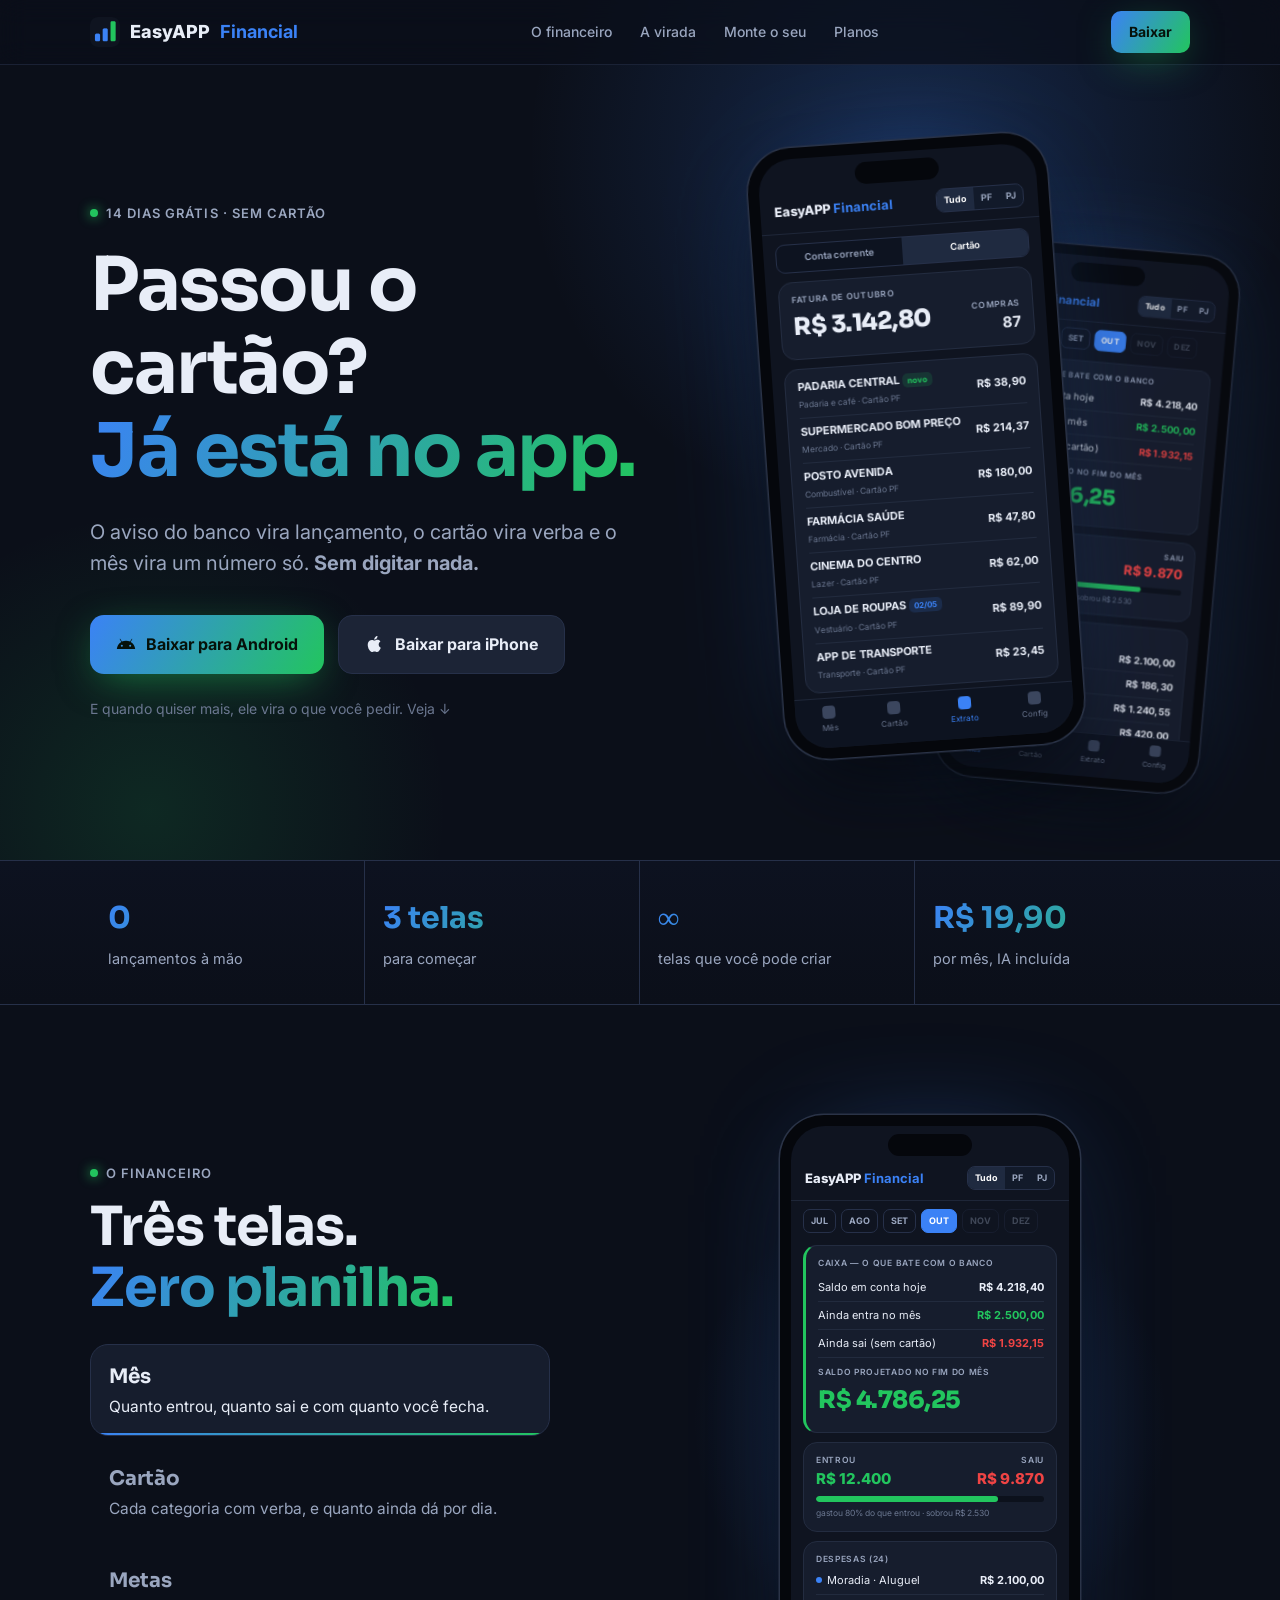
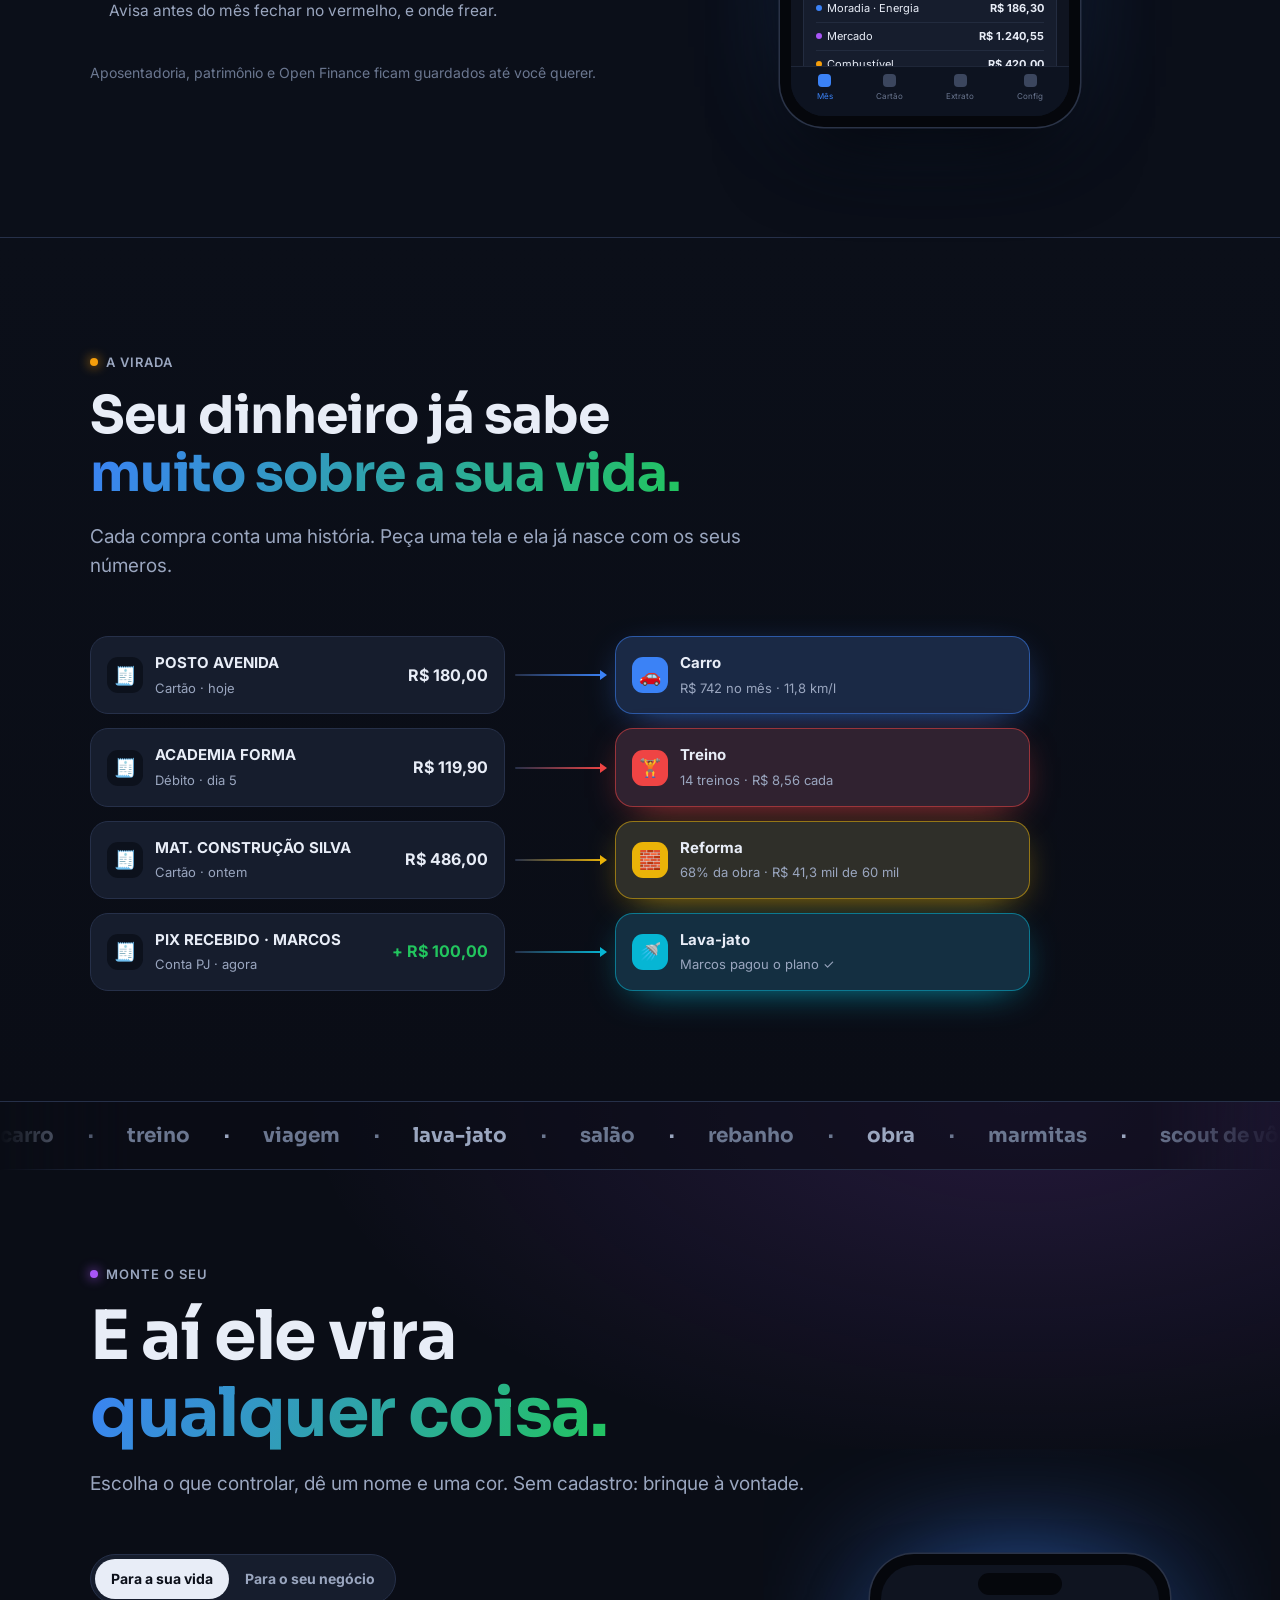
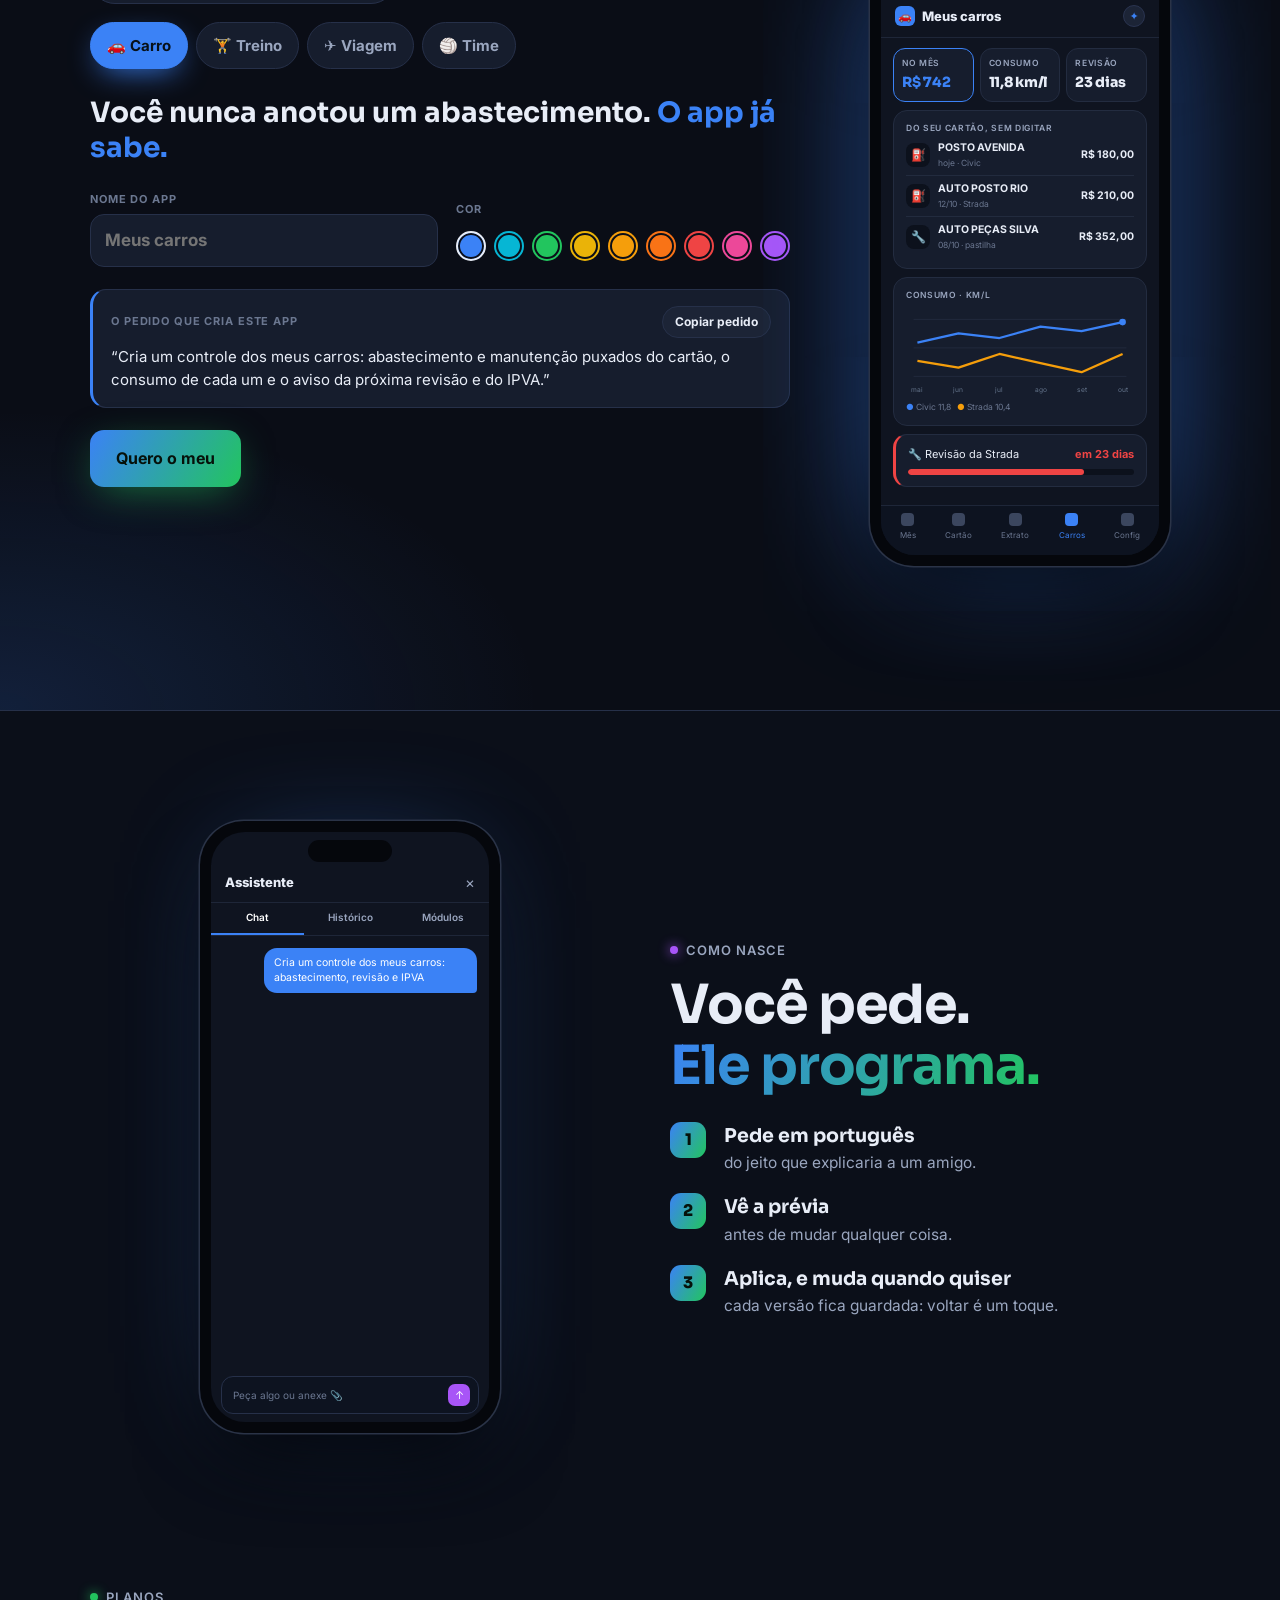
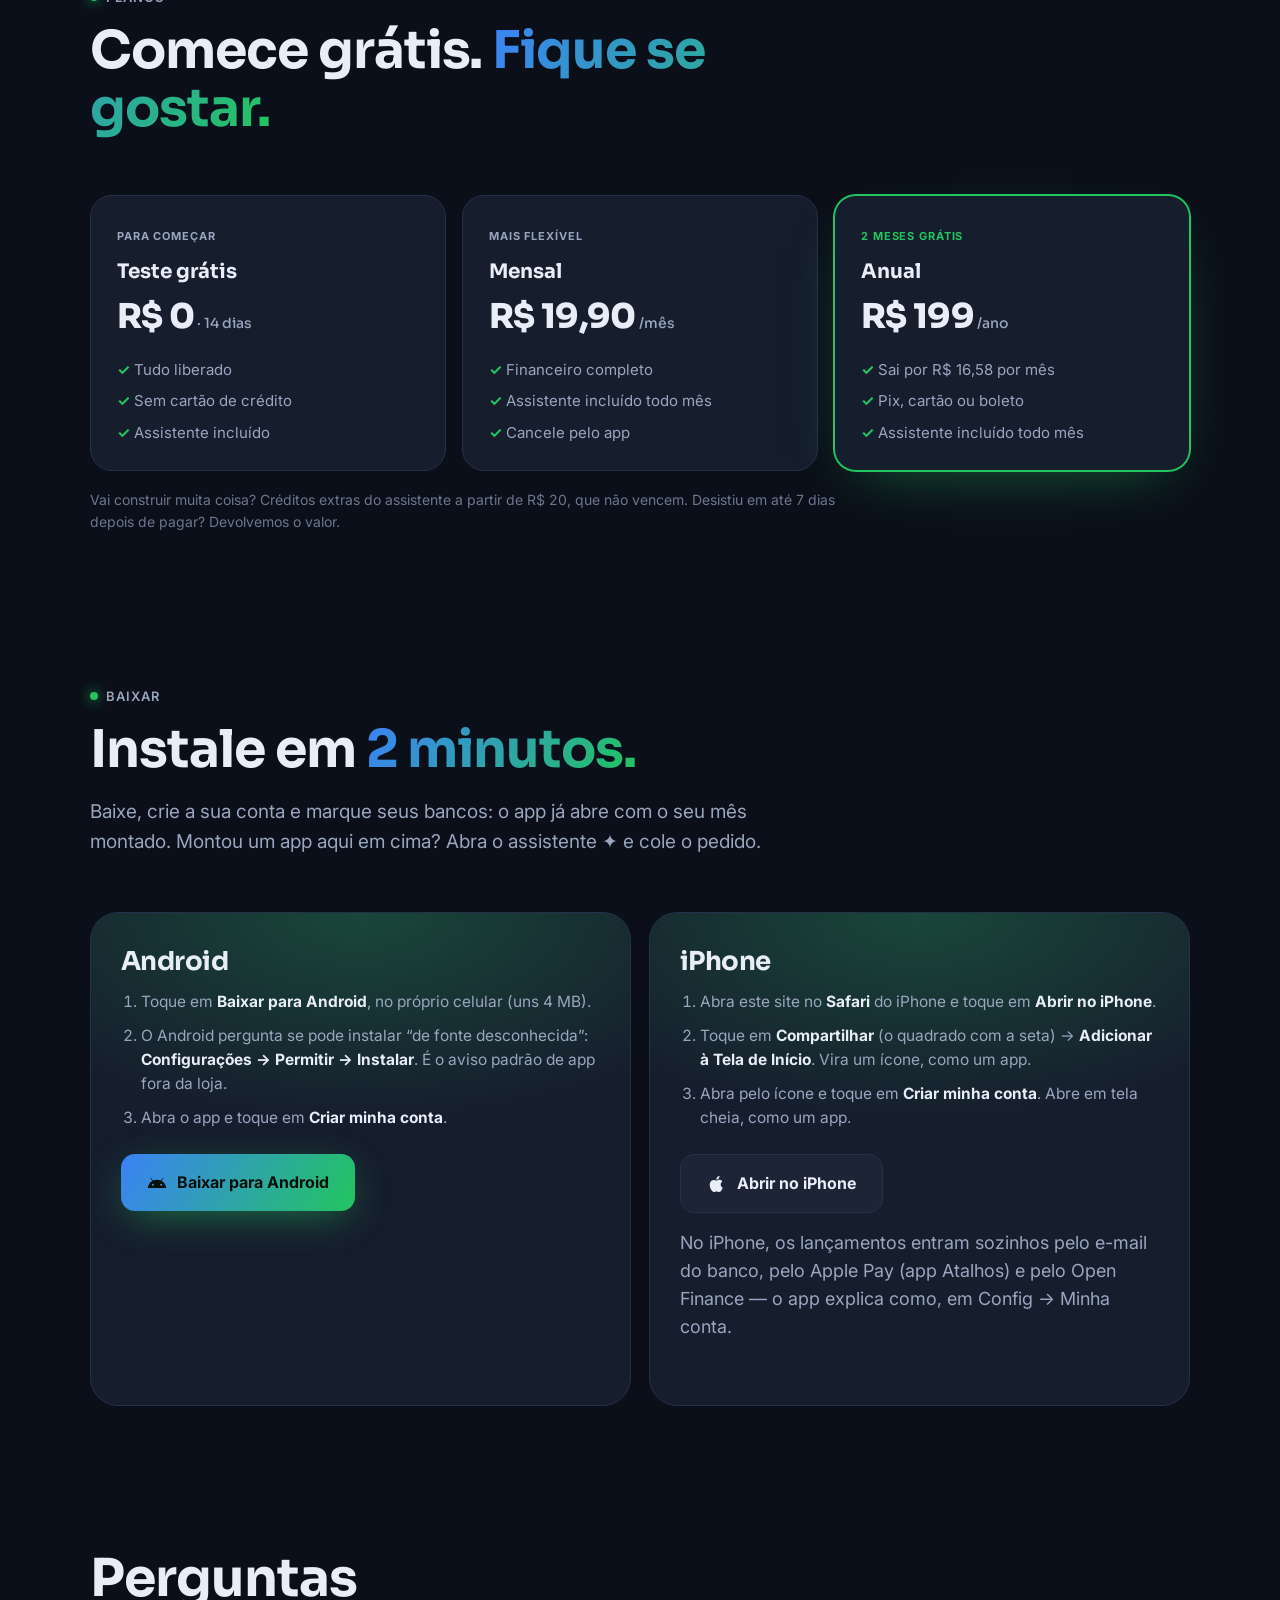
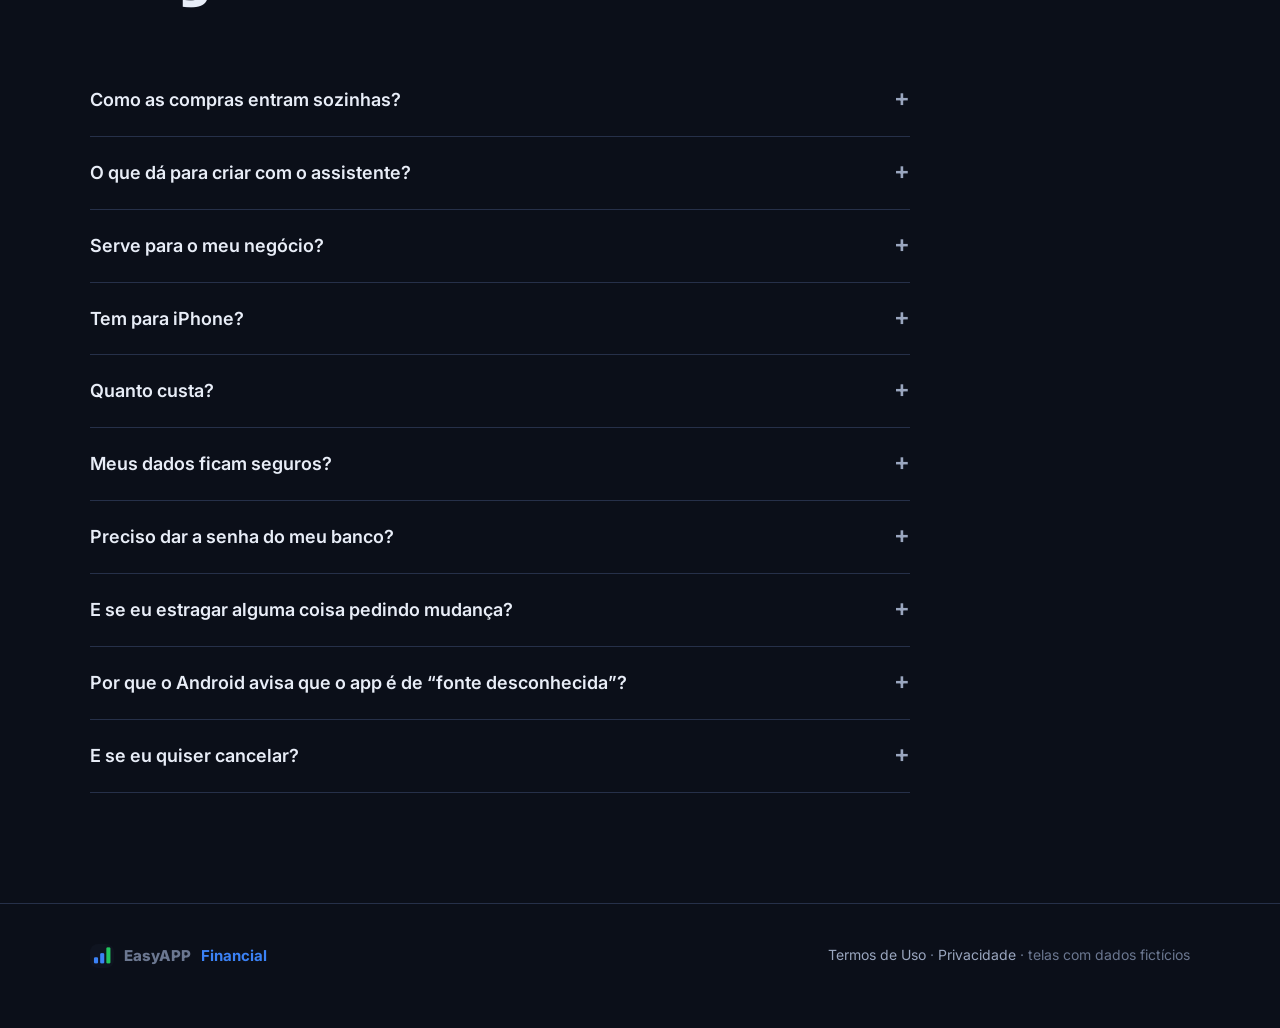
==== commit a7168a57: "Landing reorganizada: o Financial é a isca (aviso do banco vira lançamento no topo, três telas num c" ====
--- a/index.html
+++ b/index.html
@@ -3,16 +3,16 @@
 <head>
 <meta charset="utf-8">
 <meta name="viewport" content="width=device-width, initial-scale=1, viewport-fit=cover">
-<title>EasyAPP — o app do seu negócio, criado por você numa conversa</title>
-<meta name="description" content="Lava-jato, salão, marmitaria, oficina, loja, pet shop: você descreve como o seu negócio funciona e o assistente de IA cria o app dele — agenda, pedidos, estoque, fiado, comissão e o caixa. Com o seu nome, a sua cor e as suas regras. Sem programar.">
-<meta property="og:title" content="EasyAPP — seu negócio merece um app. E ele vai ser seu.">
-<meta property="og:description" content="Você conta como o seu negócio funciona; o assistente de IA cria o app dele, com o seu nome e a sua cor. E o caixa já vem pronto.">
+<title>EasyAPP Financial — seu dinheiro se organiza sozinho. E o app vira o que você quiser.</title>
+<meta name="description" content="O aviso do banco vira lançamento, o cartão vira verba e o mês vira um número só. E com um assistente de IA, o app vira o que você quiser: o controle do carro, do treino, da viagem ou do seu negócio, sem programar.">
+<meta property="og:title" content="EasyAPP Financial — passou o cartão? Já está no app.">
+<meta property="og:description" content="Finanças que se organizam sozinhas. E um assistente de IA que transforma o app no que você quiser.">
 <meta property="og:image" content="https://easyappfinancial.com.br/img/icone.png">
 <meta property="og:url" content="https://easyappfinancial.com.br/">
 <meta property="og:type" content="website">
 <meta property="og:locale" content="pt_BR">
 <link rel="canonical" href="https://easyappfinancial.com.br/">
-<script type="application/ld+json">{"@context":"https://schema.org","@type":"SoftwareApplication","name":"EasyAPP Financial","applicationCategory":"BusinessApplication","operatingSystem":"Android, iOS","url":"https://easyappfinancial.com.br/","description":"App para pequenos negócios e para as finanças pessoais que você monta pedindo ao assistente de IA: agenda, pedidos, estoque, fiado, comissão e o caixa, sem programar.","offers":{"@type":"Offer","price":"19.90","priceCurrency":"BRL"}}</script>
+<script type="application/ld+json">{"@context":"https://schema.org","@type":"SoftwareApplication","name":"EasyAPP Financial","applicationCategory":"FinanceApplication","operatingSystem":"Android, iOS","url":"https://easyappfinancial.com.br/","description":"App de finanças que lança sozinho pelo aviso do banco e que você transforma no que quiser pedindo ao assistente de IA: controles, telas e gráficos, da vida pessoal ao seu negócio.","offers":{"@type":"Offer","price":"19.90","priceCurrency":"BRL"}}</script>
 <meta name="theme-color" content="#0b0f19">
 <link rel="icon" href="img/icone-192.png">
 <link rel="apple-touch-icon" href="img/apple-touch-icon.png">
@@ -119,20 +119,6 @@
 .strip span{color:var(--tx2);font-size:14.5px}
 @media(max-width:820px){.strip .wrap{grid-template-columns:1fr 1fr}.strip div.it:nth-child(2){border-right:0}.strip div.it{border-bottom:1px solid var(--line)}}
 
-/* ---------- blocos de funcionalidade ---------- */
-.feat{display:grid;grid-template-columns:1fr 1fr;gap:70px;align-items:center;margin-bottom:130px}
-.feat:last-child{margin-bottom:0}
-.feat.inv .txt{order:2}
-.feat .txt h3{font-size:clamp(28px,3.6vw,40px);margin:14px 0 18px}
-.feat .txt p{color:var(--tx2);font-size:18px;margin-bottom:22px}
-.feat .vis{display:flex;justify-content:center;position:relative}
-.feat .vis:before{content:"";position:absolute;inset:10% 5%;background:radial-gradient(circle,rgba(59,130,246,.18),transparent 65%);z-index:0}
-.feat .vis .phone{position:relative;z-index:1}
-.ticks{list-style:none;display:grid;gap:12px}
-.ticks li{display:flex;gap:12px;align-items:flex-start;font-size:16px}
-.ticks li:before{content:"";flex:none;width:22px;height:22px;margin-top:1px;border-radius:7px;background:rgba(34,197,94,.14) url("data:image/svg+xml,%3Csvg xmlns='http://www.w3.org/2000/svg' viewBox='0 0 24 24' fill='none' stroke='%2322c55e' stroke-width='3' stroke-linecap='round' stroke-linejoin='round'%3E%3Cpath d='M5 12l5 5L20 7'/%3E%3C/svg%3E") center/14px no-repeat}
-@media(max-width:900px){.feat{grid-template-columns:1fr;gap:44px;margin-bottom:100px}.feat.inv .txt{order:0}}
-
 /* notificação que vira lançamento */
 .notif{position:absolute;top:44px;left:10px;right:10px;z-index:6;background:rgba(36,44,62,.96);backdrop-filter:blur(10px);border-radius:16px;padding:10px 12px;display:flex;gap:9px;box-shadow:0 10px 30px rgba(0,0,0,.5);transform:translateY(-140%);opacity:0;transition:all .6s cubic-bezier(.2,.9,.3,1.2)}
 .notif.show{transform:none;opacity:1}
@@ -173,35 +159,8 @@
 @keyframes pul{0%,100%{opacity:.3}50%{opacity:1}}
 .inp{flex:none;margin:0 10px 8px;display:flex;gap:6px;align-items:center;background:#0d1320;border:1px solid #263049;border-radius:12px;padding:7px 8px 7px 11px;font-size:10px;color:var(--tx3)}
 .inp i{margin-left:auto;width:22px;height:22px;border-radius:7px;background:var(--roxo);display:grid;place-items:center;color:#fff;font-style:normal;font-size:11px}
-.pedidos{display:grid;grid-template-columns:1fr 1fr;gap:12px}
-.ped{background:rgba(22,29,45,.75);border:1px solid var(--line);border-radius:16px;padding:16px 16px 14px;transition:border-color .2s, transform .2s}
-.ped:hover{border-color:#3d4a6b;transform:translateY(-2px)}
-.ped q{display:block;font-size:15.5px;font-weight:600;quotes:"“" "”";margin-bottom:6px}
-.ped span{font-size:13px;color:var(--tx2)}
-.ped em{font-style:normal;font-size:11px;font-weight:700;letter-spacing:.06em;text-transform:uppercase;display:block;margin-bottom:8px}
-@media(max-width:520px){.pedidos{grid-template-columns:1fr}}
-.tres{display:grid;grid-template-columns:repeat(3,1fr);gap:16px;margin-top:70px}
-.tres div{background:rgba(22,29,45,.6);border:1px solid var(--line);border-radius:var(--r);padding:26px}
-.tres h4{font-family:Sora;font-size:20px;margin:12px 0 8px}
-.tres p{color:var(--tx2);font-size:15px}
-.tres .ico{width:44px;height:44px;border-radius:12px;display:grid;place-items:center;font-size:22px}
-@media(max-width:820px){.tres{grid-template-columns:1fr}}
 .manifesto{margin-top:70px;text-align:center;font-family:Sora;font-weight:700;font-size:clamp(24px,3.4vw,36px);line-height:1.3;max-width:900px;margin-left:auto;margin-right:auto}
 .manifesto span{color:var(--tx3)}
-
-/* ---------- aposentadoria ---------- */
-.apos .knob{display:flex;gap:10px;flex-wrap:wrap;margin:6px 0 26px}
-.apos .knob button{font:inherit;font-size:14px;font-weight:600;padding:9px 14px;border-radius:11px;background:var(--card2);border:1px solid var(--line);color:var(--tx2);cursor:pointer}
-.apos .knob button.on{background:rgba(34,197,94,.14);border-color:var(--verde);color:var(--verde)}
-.curva{width:100%;height:84px;margin-top:4px}
-
-/* ---------- galeria ---------- */
-.galeria{display:flex;gap:28px;overflow-x:auto;padding:10px 20px 40px;scroll-snap-type:x mandatory;-webkit-overflow-scrolling:touch;scrollbar-width:none}
-.galeria::-webkit-scrollbar{display:none}
-.galeria figure{flex:none;scroll-snap-align:center;text-align:center}
-.galeria figcaption{margin-top:16px;font-weight:600;color:var(--tx2);font-size:15px}
-.galeria .phone{width:260px;height:530px}
-.galeria .screen{font-size:10px}
 
 /* ---------- como testar ---------- */
 .passos{display:grid;grid-template-columns:repeat(3,1fr);gap:18px;counter-reset:p}
@@ -249,40 +208,6 @@
 @media(max-width:820px){.planos,.baixar{grid-template-columns:1fr}}
 footer .wrap{display:flex;justify-content:space-between;gap:20px;flex-wrap:wrap}
 
-/* ---------- vitrine de negócios (cada nicho com o app "dele") ---------- */
-.vitrine{background:radial-gradient(1000px 500px at 50% 0%,rgba(6,182,212,.13),transparent 60%),var(--bg);border-top:1px solid var(--line)}
-.vitrine .sec-h{max-width:880px}
-.vitrine h2{font-size:clamp(36px,5.6vw,62px)!important}
-.nichos{display:flex;gap:10px;overflow-x:auto;padding:4px 2px 18px;scrollbar-width:none;-webkit-overflow-scrolling:touch}
-.nichos::-webkit-scrollbar{display:none}
-.nichos button{flex:none;font:inherit;font-size:15px;font-weight:700;padding:12px 18px;border-radius:999px;background:var(--card);border:1px solid var(--line);color:var(--tx2);cursor:pointer;transition:all .2s;display:flex;gap:8px;align-items:center}
-.nichos button:hover{color:var(--tx);border-color:#3d4a6b}
-.nichos button.on{background:var(--k);border-color:var(--k);color:#071018;box-shadow:0 10px 30px -10px var(--k)}
-.palco{display:grid;grid-template-columns:1fr 1.15fr;gap:50px;align-items:center;margin-top:30px}
-.palco .txt{animation:surgeT .5s ease}
-.palco .dor{font-family:Sora;font-weight:800;font-size:clamp(26px,3.4vw,38px);line-height:1.15;margin:12px 0 22px}
-.palco .dor span{color:var(--k)}
-.antes{list-style:none;display:grid;gap:8px;margin-bottom:22px}
-.antes li{display:flex;gap:10px;color:var(--tx2);font-size:15.5px;text-decoration:line-through;text-decoration-color:rgba(239,68,68,.6)}
-.antes li:before{content:"✕";color:var(--verm);font-weight:800;text-decoration:none;display:inline-block}
-.pedido{margin-top:24px;background:var(--card);border:1px solid var(--line);border-left:3px solid var(--k);border-radius:16px;padding:16px 18px}
-.pedido .lbl2{font-size:11px;font-weight:700;letter-spacing:.08em;text-transform:uppercase;color:var(--tx3);display:flex;justify-content:space-between;align-items:center;gap:10px}
-.pedido q{display:block;margin-top:8px;font-size:15.5px;line-height:1.5;quotes:"“" "”"}
-.copiar{font:inherit;font-size:12px;font-weight:700;letter-spacing:0;text-transform:none;padding:6px 12px;border-radius:999px;border:1px solid var(--line);background:var(--card2);color:var(--tx);cursor:pointer}
-.dupla{display:flex;gap:22px;justify-content:center;position:relative}
-.dupla:before{content:"";position:absolute;inset:5% 0;background:radial-gradient(circle,color-mix(in srgb,var(--k) 22%,transparent),transparent 65%);z-index:0}
-.dupla figure{position:relative;z-index:1;text-align:center;animation:surgeT .5s ease}
-.dupla figure:nth-child(2){margin-top:60px}
-.dupla figcaption{margin-top:12px;font-size:13.5px;font-weight:600;color:var(--tx2)}
-.dupla .phone{width:272px;height:556px}
-@media(max-width:1000px){.palco{grid-template-columns:1fr;gap:34px}.palco .dupla{order:-1}}
-@media(max-width:620px){.dupla{justify-content:flex-start;overflow-x:auto;scroll-snap-type:x mandatory;padding:0 4px 10px;margin:0 -20px;padding-left:20px;scrollbar-width:none}.dupla::-webkit-scrollbar{display:none}.dupla figure{scroll-snap-align:center;flex:none}.dupla figure:nth-child(2){margin-top:0}.dupla .phone{width:262px;height:536px}}
-.dados{display:grid;grid-template-columns:repeat(4,1fr);gap:14px;margin-top:80px}
-.dados div{background:rgba(22,29,45,.6);border:1px solid var(--line);border-radius:18px;padding:20px}
-.dados b{display:block;font-family:Sora;font-size:28px;letter-spacing:-.02em}
-.dados span{font-size:14px;color:var(--tx2)}
-.fonte{color:var(--tx3);font-size:12.5px;margin-top:12px}
-@media(max-width:820px){.dados{grid-template-columns:1fr 1fr}}
 /* o celular de cada negócio: nome, cor e menu dele */
 .nk .ahead .t{display:flex;align-items:center;gap:7px}
 .nk .lg{width:20px;height:20px;border-radius:6px;background:var(--k);display:grid;place-items:center;font-size:11px}
@@ -304,227 +229,141 @@
 .hora{font-family:Sora;font-weight:700;font-size:9.5px;color:var(--tx2);width:30px;flex:none}
 .livre{border:1px dashed #33405c;border-radius:9px;padding:5px 8px;color:var(--tx3);font-size:9.5px;margin:4px 0}
 .mbt{display:inline-block;margin-top:7px;font-size:9px;font-weight:800;padding:5px 10px;border-radius:999px;background:var(--k);color:#071018}
-/* o app é seu */
-.dono{background:radial-gradient(900px 500px at 100% 0%,rgba(34,197,94,.12),transparent 60%),#0a0d16;border-top:1px solid var(--line);border-bottom:1px solid var(--line)}
-.vs{display:grid;grid-template-columns:1fr 1fr;gap:18px}
-.vs > div{border-radius:var(--r);padding:28px;border:1px solid var(--line)}
-.vs .eles{background:rgba(22,29,45,.5)}
-.vs .nos{background:linear-gradient(160deg,rgba(34,197,94,.12),rgba(59,130,246,.10));border-color:rgba(34,197,94,.5)}
-.vs h3{font-family:Sora;font-size:22px;margin-bottom:16px}
-.vs ul{list-style:none;display:grid;gap:12px}
-.vs li{display:flex;gap:10px;font-size:16px}
-.vs .eles li{color:var(--tx2)}.vs .eles li:before{content:"✕";color:var(--verm);font-weight:800}
-.vs .nos li:before{content:"✓";color:var(--verde);font-weight:800}
-@media(max-width:820px){.vs{grid-template-columns:1fr}}
-.marca{display:flex;gap:14px;flex-wrap:wrap;margin-top:40px;justify-content:center}
-.marca span{display:flex;align-items:center;gap:8px;padding:10px 16px;border-radius:14px;background:var(--card);border:1px solid var(--line);font-weight:700;font-size:15px}
-.marca i{width:22px;height:22px;border-radius:7px;display:grid;place-items:center;font-style:normal;font-size:12px}
-/* e o seu? */
-.todos{display:flex;flex-wrap:wrap;gap:8px}
-.todos button{font:inherit;font-size:14px;font-weight:600;padding:9px 14px;border-radius:999px;background:rgba(22,29,45,.75);border:1px solid var(--line);color:var(--tx2);cursor:pointer;transition:all .15s}
-.todos button:hover,.todos button.on{color:var(--tx);border-color:var(--azul);background:rgba(59,130,246,.14)}
-.todos-ped{margin-top:22px;max-width:820px}
-
 .rv{opacity:0;transform:translateY(26px);transition:opacity .8s ease,transform .8s ease}
 .rv.on{opacity:1;transform:none}
 @media(prefers-reduced-motion:reduce){.rv{opacity:1;transform:none}html{scroll-behavior:auto}}
 @media(max-width:520px){section{padding:80px 0}.phone{width:280px;height:572px}.galeria .phone{width:250px;height:510px}}
+/* ---------- títulos de seção em duas colunas ---------- */
+.h2{font-size:clamp(34px,5vw,54px);margin:14px 0 26px}
+.nota{color:var(--tx3);font-size:14px;margin-top:22px}
+
+/* ---------- 2. o financeiro: três telas num celular só ---------- */
+.tour{display:grid;grid-template-columns:1fr 1fr;gap:60px;align-items:center}
+.tour-l{display:grid;gap:10px;max-width:460px}
+.tour-l button{font:inherit;text-align:left;cursor:pointer;background:transparent;border:1px solid transparent;border-radius:18px;padding:16px 18px;color:var(--tx2);transition:all .25s;position:relative;overflow:hidden}
+.tour-l button b{display:block;font-family:Sora;font-size:20px;color:var(--tx2);margin-bottom:2px;transition:color .25s}
+.tour-l button span{font-size:15.5px}
+.tour-l button.on{background:var(--card);border-color:var(--line);color:var(--tx)}
+.tour-l button.on b{color:var(--tx)}
+.tour-l button.on:after{content:"";position:absolute;left:0;bottom:0;height:2px;background:var(--grad);animation:enche 5s linear forwards}
+.tour-l.parado button.on:after{display:none}
+@keyframes enche{from{width:0}to{width:100%}}
+.tour-r{display:flex;justify-content:center;position:relative}
+.tour-r:before{content:"";position:absolute;inset:8% 0;background:radial-gradient(circle,rgba(59,130,246,.18),transparent 65%)}
+.tour-r .phone{position:relative}
+.tour-r .phone[hidden]{display:none}
+.tour-r .phone:not([hidden]){animation:surgeT .45s ease}
+@media(max-width:900px){.tour{grid-template-columns:1fr;gap:30px}.tour-l{max-width:none}}
+
+/* ---------- 3. a ponte: a compra vira módulo ---------- */
+.ponte{background:linear-gradient(180deg,var(--bg),#0a0d16);border-top:1px solid var(--line)}
+.fluxo{display:grid;gap:14px;max-width:940px}
+.fx{display:grid;grid-template-columns:1fr 110px 1fr;align-items:center}
+.fx .tx,.fx .md{display:flex;gap:12px;align-items:center;border-radius:18px;padding:14px 16px}
+.fx .tx{background:var(--card);border:1px solid var(--line)}
+.fx .md{background:color-mix(in srgb,var(--k) 12%,var(--card));border:1px solid color-mix(in srgb,var(--k) 55%,transparent);opacity:.25;transform:scale(.96);transition:all .5s ease}
+.fx.on .md{opacity:1;transform:none;box-shadow:0 10px 40px -18px var(--k)}
+.fx .ic{flex:none;width:36px;height:36px;border-radius:11px;display:grid;place-items:center;font-size:18px;background:#0c111c}
+.fx .md .ic{background:var(--k)}
+.fx .m{flex:1;min-width:0}
+.fx .m b{display:block;font-size:15px}
+.fx .m span{font-size:13px;color:var(--tx2)}
+.fx .tx .v{font-weight:700;white-space:nowrap}
+.fx .seta{height:2px;margin:0 10px;background:linear-gradient(90deg,var(--line),var(--k));position:relative;border-radius:2px}
+.fx .seta:after{content:"";position:absolute;right:-2px;top:-4px;border:5px solid transparent;border-left:7px solid var(--k);border-right:0}
+.fx .seta i{position:absolute;top:-4px;left:0;width:10px;height:10px;border-radius:50%;background:var(--k);box-shadow:0 0 12px var(--k);opacity:0}
+.fx.on .seta i{animation:corre .9s ease}
+@keyframes corre{0%{left:0;opacity:1}100%{left:calc(100% - 10px);opacity:1}}
+@media(max-width:700px){.fx{grid-template-columns:1fr}.fx .seta{width:2px;height:26px;margin:0 auto;background:linear-gradient(180deg,var(--line),var(--k))}
+  .fx .seta:after{right:-4px;top:auto;bottom:-2px;border:5px solid transparent;border-top:7px solid var(--k);border-bottom:0}
+  .fx .seta i{left:-4px!important;top:0}.fx.on .seta i{animation:desce .9s ease}}
+@keyframes desce{0%{top:0;opacity:1}100%{top:calc(100% - 10px);opacity:1}}
+
+/* ---------- 4. monte o seu ---------- */
+.marquee{overflow:hidden;border-bottom:1px solid var(--line);margin:-110px 0 90px;padding:18px 0;background:rgba(10,13,22,.6);-webkit-mask:linear-gradient(90deg,transparent,#000 10%,#000 90%,transparent);mask:linear-gradient(90deg,transparent,#000 10%,#000 90%,transparent)}
+.mq{display:flex;gap:34px;width:max-content;animation:rola 60s linear infinite;font-family:Sora;font-weight:700;font-size:20px;color:var(--tx3);white-space:nowrap}
+.mq span:nth-child(3n+1){color:var(--tx2)}
+@keyframes rola{to{transform:translateX(-50%)}}
+@media(prefers-reduced-motion:reduce){.mq{animation:none}}
+@media(max-width:520px){.marquee{margin:-80px 0 60px}}
+.play{display:grid;grid-template-columns:1fr 340px;grid-template-rows:auto 1fr;grid-template-areas:"a s" "b s";column-gap:60px;row-gap:26px;align-items:start}
+.pa{grid-area:a}.pb{grid-area:b}.ps{grid-area:s;display:flex;flex-direction:column;align-items:center;position:sticky;top:90px}
+@media(max-width:900px){.play{grid-template-columns:1fr;grid-template-rows:auto;grid-template-areas:"a" "s" "b"}.ps{position:static}}
+.grupo{display:inline-flex;background:var(--card);border:1px solid var(--line);border-radius:999px;padding:4px;margin-bottom:18px}
+.grupo button{font:inherit;font-size:14px;font-weight:700;padding:9px 16px;border-radius:999px;border:0;background:transparent;color:var(--tx2);cursor:pointer}
+.grupo button.on{background:var(--tx);color:var(--bg)}
+.chips{display:flex;flex-wrap:wrap;gap:8px}
+.chips button{font:inherit;font-size:15px;font-weight:700;padding:11px 16px;border-radius:999px;background:var(--card);border:1px solid var(--line);color:var(--tx2);cursor:pointer;transition:all .2s}
+.chips button:hover{color:var(--tx);border-color:#3d4a6b}
+.chips button.on{background:var(--k);border-color:var(--k);color:#071018;box-shadow:0 10px 30px -10px var(--k)}
+.dor{font-family:Sora;font-weight:700;font-size:clamp(22px,2.6vw,28px);line-height:1.25;margin-top:26px}
+.dor span{color:var(--k)}
+.ajuste{display:flex;gap:18px;flex-wrap:wrap;align-items:flex-end}
+.nome{display:flex;flex-direction:column;gap:6px;flex:1;min-width:220px}
+.nome span,.lbl3{font-size:11px;font-weight:700;letter-spacing:.08em;text-transform:uppercase;color:var(--tx3)}
+.lbl3{display:block;margin-bottom:6px}
+.nome input{font:inherit;font-size:17px;font-weight:700;color:var(--tx);background:var(--card);border:1px solid var(--line);border-radius:14px;padding:12px 14px;outline:none;transition:border-color .2s}
+.nome input:focus{border-color:var(--k)}
+.cores{display:flex;gap:8px;padding:6px 0}
+.cores button{width:30px;height:30px;border-radius:50%;border:2px solid transparent;cursor:pointer;box-shadow:inset 0 0 0 2px var(--bg)}
+.cores button.on{border-color:var(--tx)}
+.pedido{margin:22px 0;background:var(--card);border:1px solid var(--line);border-left:3px solid var(--k);border-radius:16px;padding:16px 18px}
+.pedido .lbl2{font-size:11px;font-weight:700;letter-spacing:.08em;text-transform:uppercase;color:var(--tx3);display:flex;justify-content:space-between;align-items:center;gap:10px}
+.pedido q{display:block;margin-top:8px;font-size:15px;line-height:1.5;quotes:"“" "”"}
+.copiar{font:inherit;font-size:12px;font-weight:700;letter-spacing:0;text-transform:none;padding:6px 12px;border-radius:999px;border:1px solid var(--line);background:var(--card2);color:var(--tx);cursor:pointer}
+.ps .phone{box-shadow:0 0 0 1.5px #2a3347,0 40px 80px -20px rgba(0,0,0,.8),0 0 140px -30px var(--k);transition:box-shadow .5s}
+.morph{animation:morph .55s cubic-bezier(.2,.9,.3,1.1)}
+@keyframes morph{0%{transform:scale(.94) rotateY(14deg);filter:blur(3px);opacity:.4}100%{transform:none;filter:none;opacity:1}}
+.dica-t{margin-top:14px;font-size:13px;color:var(--tx3)}
+.nk .tabbar span{cursor:pointer}
+
+/* ---------- 5. como nasce ---------- */
+.grid2{display:grid;grid-template-columns:1fr 1fr;gap:60px;align-items:center}
+@media(max-width:900px){.grid2{grid-template-columns:1fr}.grid2>div:first-child{order:2}}
+.passos3{list-style:none;counter-reset:p;display:grid;gap:18px}
+.passos3 li{counter-increment:p;display:grid;grid-template-columns:40px 1fr;column-gap:14px}
+.passos3 li:before{content:counter(p);grid-row:span 2;width:36px;height:36px;border-radius:11px;display:grid;place-items:center;background:var(--grad);color:#06110a;font-family:Sora;font-weight:800}
+.passos3 b{font-family:Sora;font-size:19px}
+.passos3 span{color:var(--tx2);font-size:15.5px}
 </style>
 </head>
+
 <body>
 
 <nav>
   <div class="wrap">
     <a href="#" class="logo"><img src="img/icone-192.png" alt="">EasyAPP <b>Financial</b></a>
     <div class="links">
-      <a href="#negocios">Negócios</a>
-      <a href="#dono">O app é seu</a>
-      <a href="#seu-jeito">Como cria</a>
-      <a href="#funciona">O caixa</a>
+      <a href="#dinheiro">O financeiro</a>
+      <a href="#ponte">A virada</a>
+      <a href="#monte">Monte o seu</a>
       <a href="#planos">Planos</a>
-      <a href="#testar">Baixar</a>
     </div>
     <a class="btn btn-p js-apk" href="#testar">Baixar</a>
   </div>
 </nav>
 
-<!-- ============================== HERO ============================== -->
+<!-- ============================== 1. O GANCHO: o dinheiro que se organiza sozinho ============================== -->
 <header class="hero">
   <div class="wrap">
     <div class="rv">
-      <span class="eyebrow"><i></i>Para quem tem negócio e não tem tempo</span>
-      <h1>Seu negócio merece um app.<br><span class="grad">E ele vai ser seu.</span></h1>
-      <p class="lead">Lava-jato, salão, marmitaria, oficina, loja, pet shop. Você conta <b>como o seu negócio funciona</b> e o assistente cria o app dele: agenda, pedidos, estoque, fiado, comissão e o caixa, com <b>o seu nome, a sua cor e as suas regras</b>. Sem programador. Sem sistema engessado. Sem caderno.</p>
+      <span class="eyebrow"><i></i>14 dias grátis · sem cartão</span>
+      <h1 id="heroH">Passou o cartão?<br><span class="grad">Já está no app.</span></h1>
+      <p class="lead" id="heroP">O aviso do banco vira lançamento, o cartão vira verba e o mês vira um número só. <b>Sem digitar nada.</b></p>
       <div class="ctas">
         <a class="btn btn-p js-apk" href="#testar">
           <svg viewBox="0 0 24 24" fill="currentColor"><path d="M17.6 9.48l1.84-3.18a.38.38 0 10-.66-.38l-1.86 3.22a11.4 11.4 0 00-9.84 0L5.22 5.92a.38.38 0 10-.66.38L6.4 9.48A10.8 10.8 0 001 18h22a10.8 10.8 0 00-5.4-8.52zM7 15.25a1.25 1.25 0 110-2.5 1.25 1.25 0 010 2.5zm10 0a1.25 1.25 0 110-2.5 1.25 1.25 0 010 2.5z"/></svg>
-          Criar o app do meu negócio
+          Baixar para Android
         </a>
         <a class="btn btn-s js-ios" href="#iphone">
           <svg viewBox="0 0 24 24" fill="currentColor"><path d="M16.4 12.6c0-2.4 2-3.6 2.1-3.7-1.1-1.7-2.9-1.9-3.5-1.9-1.5-.2-2.9.9-3.7.9-.8 0-1.9-.9-3.2-.8-1.6 0-3.1 1-4 2.4-1.7 3-.4 7.4 1.2 9.8.8 1.2 1.8 2.5 3 2.4 1.2 0 1.7-.8 3.1-.8 1.5 0 1.9.8 3.2.8 1.3 0 2.2-1.2 3-2.4.9-1.4 1.3-2.7 1.3-2.8 0 0-2.5-1-2.5-3.9zM14 5.5c.7-.8 1.1-1.9 1-3-1 0-2.1.7-2.8 1.5-.6.7-1.2 1.8-1 2.9 1 .1 2.1-.6 2.8-1.4z"/></svg>
           Baixar para iPhone
         </a>
       </div>
-      <small>14 dias grátis · Android e iPhone · sem cartão · <a href="#negocios" style="color:var(--tx2);text-decoration:underline">ver os apps de exemplo ↓</a></small>
+      <small id="heroS">E quando quiser mais, ele vira o que você pedir. <a href="#monte">Veja ↓</a></small>
     </div>
-
     <div class="phones rv">
-      <!-- preenchidos pelo script (vitrine): o app do lava-jato e o do salão -->
-      <div class="phone-slot p1" id="heroA"></div>
-      <div class="phone-slot p2" id="heroB"></div>
-    </div>
-  </div>
-</header>
-
-<div class="strip">
-  <div class="wrap">
-    <div class="it rv"><b class="grad">1 conversa</b><span>para o seu negócio ter o sistema dele, em português, sem programar</span></div>
-    <div class="it rv"><b class="grad">100% seu</b><span>nome, cor, telas e regras: o app é do jeito que o seu negócio funciona</span></div>
-    <div class="it rv"><b class="grad">0</b><span>caderno, planilha esquecida ou “depois eu anoto”</span></div>
-    <div class="it rv"><b class="grad">R$ 19,90</b><span>por mês, com o assistente incluído. Menos que uma lavagem simples</span></div>
-  </div>
-</div>
-
-<!-- ============================== VITRINE DE NEGÓCIOS ============================== -->
-<section id="negocios" class="vitrine">
-  <div class="wrap">
-    <div class="sec-h rv">
-      <span class="eyebrow"><i style="background:var(--ciano);box-shadow:0 0 12px var(--ciano)"></i>Escolha o seu negócio</span>
-      <h2>Veja o app que o seu negócio <span class="grad">vira numa conversa.</span></h2>
-      <p>Cada tela abaixo é um módulo que o assistente cria a partir de <b>um pedido em português</b>, que está logo ao lado. Copie, cole no seu EasyAPP, ajuste do seu jeito e pronto: o seu negócio tem o app dele.</p>
-    </div>
-    <div class="nichos rv" id="nichos" role="tablist" aria-label="Negócios"></div>
-    <div class="palco" id="palco"></div>
-    <p class="fonte">Telas de exemplo, com nomes e dados fictícios.</p>
-
-    <div class="dados">
-      <div class="rv"><b class="grad">1 milhão+</b><span>de salões, barbearias, manicures e estéticas registrados como MEI</span></div>
-      <div class="rv"><b class="grad">645 mil</b><span>lojas de roupa e acessórios só entre os MEI</span></div>
-      <div class="rv"><b class="grad">473 mil</b><span>pedreiros, eletricistas e prestadores de obra MEI</span></div>
-      <div class="rv"><b class="grad">Quase todos</b><span>tocando o negócio no caderno, no WhatsApp e na memória</span></div>
-    </div>
-    <p class="fonte">Números de MEI: Sebrae, junho de 2025, com base na Receita Federal.</p>
-  </div>
-</section>
-
-<!-- ============================== O APP É SEU ============================== -->
-<section id="dono" class="dono">
-  <div class="wrap">
-    <div class="sec-h rv">
-      <span class="eyebrow"><i></i>Você é o dono</span>
-      <h2>Sistema pronto você aluga.<br><span class="grad">O EasyAPP é seu.</span></h2>
-      <p>Sistema de nicho te entrega as telas que um programador achou que o seu negócio precisava, e cobra por cada uma. No EasyAPP, quem decide é você. O seu negócio mudou? O app muda junto, no mesmo dia.</p>
-    </div>
-    <div class="vs">
-      <div class="eles rv"><h3>Sistema pronto</h3><ul>
-        <li>Você se adapta ao jeito do sistema</li>
-        <li>Faltou um campo? Abre chamado e espera</li>
-        <li>Paga por módulo, por usuário, por tela</li>
-        <li>Um sistema para a agenda, outro para o caixa, uma planilha para o resto</li>
-        <li>A marca na tela é a do fornecedor</li>
-      </ul></div>
-      <div class="nos rv"><h3>O app do seu negócio</h3><ul>
-        <li>O app se adapta ao jeito que você trabalha</li>
-        <li>Faltou um campo? Pede, e ele aparece em minutos</li>
-        <li>Um preço só, com o assistente incluído</li>
-        <li>Agenda, pedidos, estoque e o caixa no mesmo app, conversando entre si</li>
-        <li>O seu nome, a sua cor, o seu menu</li>
-      </ul></div>
-    </div>
-    <div class="marca rv">
-      <span><i style="background:#06b6d4">🚿</i>Lava-Jato do Zé</span>
-      <span><i style="background:#ec4899">✂️</i>Studio Bella</span>
-      <span><i style="background:#f59e0b">🍱</i>Cozinha da Rosa</span>
-      <span><i style="background:#f97316">🔧</i>Auto Center Silva</span>
-      <span><i style="background:#22c55e">🐾</i>Pet Feliz</span>
-      <span><i style="background:#a855f7">👗</i>Lua Moda</span>
-    </div>
-    <p class="manifesto rv">Ninguém conhece o seu negócio melhor que você.<br><span>Agora o seu app também.</span></p>
-  </div>
-</section>
-
-<!-- ============================== DO SEU JEITO ============================== -->
-<section id="seu-jeito" class="custom">
-  <div class="wrap">
-    <div class="sec-h rv">
-      <span class="eyebrow"><i style="background:var(--roxo);box-shadow:0 0 12px var(--roxo)"></i>Como o app nasce</span>
-      <h2>Você fala.<br><span class="grad">Ele programa.</span></h2>
-      <p>Dentro do EasyAPP mora um assistente de IA que <b>escreve o código</b> do seu app. Você descreve o seu negócio do jeito que explicaria a um funcionário novo, ele monta a tela, você vê a prévia e aplica. Ficou faltando algo? É só pedir de novo, de dentro da própria tela.</p>
-    </div>
-
-    <div class="grid">
-      <div class="rv" style="display:flex;justify-content:center">
-        <div class="phone chat"><div class="screen"><div class="notch"></div><div class="sbar"></div>
-          <div class="vchat" id="vchat">
-            <div class="ahead"><div class="t">Assistente</div><span class="x">×</span></div>
-            <div class="iabas"><span class="on">Chat</span><span>Histórico</span><span>Módulos</span></div>
-            <div class="body" id="chat"></div>
-            <div class="inp">Peça algo ou anexe 📎<i>↑</i></div>
-          </div>
-          <div class="vmod" id="vmod" hidden><div class="ahead"><div class="t" id="vmodT"></div><span class="x">✦</span></div><div class="body" id="vmodB"></div><div class="tabbar" id="vmodTab"></div></div>
-        </div></div>
-      </div>
-
-      <div class="rv">
-        <div class="pedidos">
-          <div class="ped"><em class="b">A tela do negócio</em><q>Cria a agenda do meu salão com as três profissionais e os serviços de cada uma.</q><span>Ele programa o módulo e coloca no menu.</span></div>
-          <div class="ped"><em class="g">Dinheiro que entra</em><q>Quando eu marcar o pedido como pago, lança no caixa da empresa.</q><span>O módulo conversa com o financeiro.</span></div>
-          <div class="ped"><em class="y">Lembretes</em><q>Me avisa 5 meses depois da revisão para eu chamar o cliente de volta.</q><span>Vira notificação no seu celular.</span></div>
-          <div class="ped"><em style="color:var(--roxo)">A sua marca</em><q>Deixa o app com o nome Studio Bella e tudo em rosa.</q><span>Nome, cores e menu: tudo seu.</span></div>
-          <div class="ped"><em class="g">Orçamento em PDF</em><q>Monta o orçamento com peças e mão de obra e gera o PDF para eu mandar.</q><span>Sai pronto para compartilhar.</span></div>
-          <div class="ped"><em class="y">Foto na entrada</em><q>Quero tirar uma foto do carro quando ele chega no pátio.</q><span>Acabou a discussão do risco na porta.</span></div>
-          <div class="ped"><em style="color:var(--ciano)">Número do dia</em><q>Põe na tela inicial quanto entrou hoje e quantos carros faltam.</q><span>Vira um cartãozinho na primeira tela.</span></div>
-          <div class="ped"><em class="r">Mudou o negócio</em><q>Agora tenho plano mensal: 4 lavagens por R$ 120. Coloca isso.</q><span>O app muda no mesmo dia.</span></div>
-        </div>
-      </div>
-    </div>
-
-    <div class="tres">
-      <div class="rv"><div class="ico" style="background:rgba(168,85,247,.15)">✦</div><h4>Pede em português</h4><p>Do jeito que você falaria com um amigo que entende de planilha. Nada de menu escondido ou configuração em 14 passos.</p></div>
-      <div class="rv"><div class="ico" style="background:rgba(34,197,94,.15)">↺</div><h4>Tudo tem versão</h4><p>Toda mudança nasce como rascunho para você ver antes. Cada módulo guarda as versões: liga, desliga ou volta para a anterior com um toque.</p></div>
-      <div class="rv"><div class="ico" style="background:rgba(59,130,246,.15)">🔒</div><h4>Liberdade sem brecha</h4><p>Você muda o <i>seu</i> app, com os <i>seus</i> dados. Senha, banco e segurança ficam fora do alcance — de você e de qualquer um. Trava com digital ou rosto.</p></div>
-    </div>
-
-    <p class="manifesto rv">O seu negócio não é igual a nenhum outro.<br><span>Por que o seu app seria?</span></p>
-  </div>
-</section>
-
-<!-- ============================== E O SEU? ============================== -->
-<section id="alem" class="custom" style="padding-top:20px">
-  <div class="wrap">
-    <div class="sec-h rv">
-      <span class="eyebrow"><i style="background:var(--amar);box-shadow:0 0 12px var(--amar)"></i>Não achou o seu?</span>
-      <h2>Se dá para explicar,<br><span class="grad">dá para virar app.</span></h2>
-      <p>Toque no seu negócio (ou na sua paixão) e veja o pedido que monta o app dele. Não está aqui? Descreva do seu jeito: o assistente entende.</p>
-    </div>
-    <div class="todos rv" id="todos"></div>
-    <div class="pedido todos-ped" id="todosPed" style="--k:var(--azul)"></div>
-  </div>
-</section>
-
-<!-- ============================== COMO FUNCIONA ============================== -->
-<section id="funciona">
-  <div class="wrap">
-    <div class="sec-h rv">
-      <span class="eyebrow"><i></i>O caixa já vem pronto</span>
-      <h2>O dinheiro da empresa <span class="grad">e o da sua casa.</span></h2>
-      <p>Por baixo de qualquer app que você criar mora um financeiro completo, com a empresa (PJ) e a casa (PF) separadas. Os lançamentos entram sozinhos pelo aviso do banco, e o que os seus módulos recebem cai no mesmo caixa. Você sabe, todo dia, quanto ainda pode gastar.</p>
-    </div>
-
-    <!-- 1. lança sozinho -->
-    <div class="feat">
-      <div class="txt rv">
-        <span class="eyebrow"><i></i>Lança sozinho</span>
-        <h3>Passou o cartão? Já está no app.</h3>
-        <p>O e-mail ou o aviso que o banco manda vira lançamento na hora — com valor, loja, cartão e categoria. Funciona no iPhone e no Android, e o Open Finance confere tudo depois, direto da fonte.</p>
-        <ul class="ticks">
-          <li>Compra no débito, crédito ou Pix entra sozinha</li>
-          <li>Loja nova? Você classifica uma vez e ele aprende para sempre</li>
-          <li>Parcelado vira parcela no mês certo, sem você calcular nada</li>
-        </ul>
-      </div>
-      <div class="vis rv">
-        <div class="phone"><div class="screen"><div class="notch"></div><div class="sbar"></div>
+      <div class="phone-slot p1" id="heroA"><div class="phone"><div class="screen"><div class="notch"></div><div class="sbar"></div>
           <div class="notif" id="notif"><div class="ic">B</div><div><b>Seu Banco · agora</b><span>Compra aprovada de R$ 38,90 em PADARIA CENTRAL no cartão final 0000.</span></div></div>
           <div class="ahead"><div class="t">EasyAPP <b>Financial</b></div><div class="pill"><span>Tudo</span><span>PF</span><span>PJ</span></div></div>
           <div class="body">
@@ -541,150 +380,8 @@
             </div>
           </div>
           <div class="tabbar"><span>Mês</span><span>Cartão</span><span class="on">Extrato</span><span>Config</span></div>
-        </div></div>
-      </div>
-    </div>
-
-    <!-- 2. cartão por verba -->
-    <div class="feat inv">
-      <div class="txt rv">
-        <span class="eyebrow"><i></i>Cartão sob controle</span>
-        <h3>O cartão deixa de ser um buraco negro.</h3>
-        <p>Cada compra vai para a categoria real — mercado, restaurante, combustível — e não para um balde chamado “cartão”. Cada categoria tem uma verba, e o app te diz quanto ainda dá para gastar <b>por dia</b> até o fim do mês.</p>
-        <ul class="ticks">
-          <li>Vê na hora qual categoria estourou e quanto</li>
-          <li>Sabe quanto a fatura vai dar antes dela fechar</li>
-          <li>Vários cartões, pessoa física e empresa, tudo junto</li>
-        </ul>
-      </div>
-      <div class="vis rv">
-        <div class="phone"><div class="screen"><div class="notch"></div><div class="sbar"></div>
-          <div class="ahead"><div class="t">EasyAPP <b>Financial</b></div><div class="pill"><span>Tudo</span><span>PF</span><span>PJ</span></div></div>
-          <div class="months"><span>AGO</span><span>SET</span><span class="on">OUT</span><span class="off">NOV</span><span class="off">DEZ</span></div>
-          <div class="body">
-            <div class="c"><div class="lbl">Por tipo de gasto</div><div class="sub" style="margin-top:2px">gasto no mês · quanto ainda posso gastar por dia</div></div>
-            <div class="c">
-              <div class="lbl r">Estourou — R$ 212,40 acima no total</div>
-              <div class="row"><span><i class="dot" style="background:var(--roxo)"></i>Restaurantes<br><span class="sub">&nbsp;&nbsp;&nbsp;verba R$ 600 · gastou R$ 742</span></span><b class="r">+R$ 142,00</b></div>
-              <div class="bar"><i style="width:100%;background:var(--verm)"></i></div>
-              <div class="row" style="margin-top:4px"><span><i class="dot" style="background:var(--amar)"></i>Combustível<br><span class="sub">&nbsp;&nbsp;&nbsp;verba R$ 450 · gastou R$ 520</span></span><b class="r">+R$ 70,40</b></div>
-              <div class="bar"><i style="width:100%;background:var(--verm)"></i></div>
-            </div>
-            <div class="c">
-              <div class="lbl g">Ainda tem saldo</div>
-              <div class="row"><span><i class="dot" style="background:var(--roxo)"></i>Mercado<br><span class="sub">&nbsp;&nbsp;&nbsp;verba R$ 1.500</span></span><span style="text-align:right"><b class="g">R$ 12,40</b><br><span class="sub">por dia</span></span></div>
-              <div class="bar"><i style="width:72%;background:var(--verde)"></i></div>
-              <div class="row" style="margin-top:4px"><span><i class="dot" style="background:var(--verde)"></i>Farmácia<br><span class="sub">&nbsp;&nbsp;&nbsp;verba R$ 250</span></span><span style="text-align:right"><b class="g">R$ 4,10</b><br><span class="sub">por dia</span></span></div>
-              <div class="bar"><i style="width:55%;background:var(--verde)"></i></div>
-              <div class="row" style="margin-top:4px"><span><i class="dot" style="background:var(--rosa)"></i>Lazer<br><span class="sub">&nbsp;&nbsp;&nbsp;verba R$ 400</span></span><span style="text-align:right"><b class="g">R$ 8,60</b><br><span class="sub">por dia</span></span></div>
-              <div class="bar"><i style="width:40%;background:var(--verde)"></i></div>
-            </div>
-          </div>
-          <div class="tabbar"><span>Mês</span><span class="on">Cartão</span><span>Extrato</span><span>Config</span></div>
-        </div></div>
-      </div>
-    </div>
-
-    <!-- 3. metas -->
-    <div class="feat">
-      <div class="txt rv">
-        <span class="eyebrow"><i></i>Metas que avisam antes</span>
-        <h3>Ele te avisa que o mês vai fechar no vermelho <em>antes</em> de fechar.</h3>
-        <p>O app projeta o mês inteiro: o que já entrou, o que ainda vai sair, a fatura em formação. Se não vai sobrar o que você queria guardar, ele mostra exatamente <b>onde dá para frear</b>.</p>
-        <ul class="ticks">
-          <li>Meta do mês e meta do ano, sempre com um número só</li>
-          <li>Mês que ficou para trás é reprogramado nos próximos — sem drama</li>
-          <li>Diagnóstico do ano: para onde foi o dinheiro, em linguagem de gente</li>
-        </ul>
-      </div>
-      <div class="vis rv">
-        <div class="phone"><div class="screen"><div class="notch"></div><div class="sbar"></div>
-          <div class="ahead"><div class="t">EasyAPP <b>Financial</b></div><div class="pill"><span>Tudo</span><span>PF</span><span>PJ</span></div></div>
-          <div class="body">
-            <div class="seg"><span>Painel</span><span>Plano</span><span class="on">Metas</span><span>Patrimônio</span></div>
-            <div class="c bb"><div style="display:flex;justify-content:space-between"><div class="lbl">Meta deste mês</div><span class="sub">dia 18 de 31</span></div><div class="big">R$ 1.500,00</div></div>
-            <div class="c br">
-              <div class="lbl">Do jeito que está indo, vai sobrar</div>
-              <div class="big r">R$ 980,00</div>
-              <div class="bar"><i style="width:65%;background:var(--verm)"></i></div>
-              <div class="row" style="margin-top:4px"><span>Entra no mês</span><b class="g">R$ 12.400</b></div>
-              <div class="row"><span>Sai no mês</span><b class="r">R$ 11.420</b></div>
-            </div>
-            <div class="lbl" style="padding-left:2px">Onde dá para frear</div>
-            <div class="c" style="padding:4px 12px">
-              <div class="row"><span><i class="dot" style="background:var(--roxo)"></i>Restaurantes<br><span class="sub">&nbsp;&nbsp;&nbsp;estourou a verba</span></span><b class="r">R$ 142,00</b></div>
-              <div class="row"><span><i class="dot" style="background:var(--rosa)"></i>Compras online<br><span class="sub">&nbsp;&nbsp;&nbsp;sem verba</span></span><b class="r">R$ 310,00</b></div>
-              <div class="row"><span><i class="dot" style="background:var(--amar)"></i>Combustível<br><span class="sub">&nbsp;&nbsp;&nbsp;estourou a verba</span></span><b class="r">R$ 70,40</b></div>
-              <div class="row"><span class="sub">cortar R$ 520 nestas contas fecha a meta do mês</span></div>
-            </div>
-          </div>
-          <div class="tabbar"><span>Mês</span><span>Cartão</span><span>Extrato</span><span class="on">Análise</span><span>Config</span></div>
-        </div></div>
-      </div>
-    </div>
-  </div>
-</section>
-
-<!-- ============================== APOSENTADORIA ============================== -->
-<section id="aposentadoria" class="apos" style="padding-top:0">
-  <div class="wrap">
-    <div class="feat inv" style="margin-bottom:0">
-      <div class="txt rv">
-        <span class="eyebrow"><i></i>Quer mais? Libere com um toque</span>
-        <h3>Plano de aposentadoria, metas e patrimônio, quando você quiser.</h3>
-        <p>Eles não poluem o seu primeiro dia: ficam guardados em Config e entram no menu quando você liberar (ou quando pedir ao assistente). O plano faz a conta que ninguém faz: quanto guardar por mês, com quanto você chega lá e quanto isso rende sem encostar no principal.</p>
-        <div class="knob" id="knob">
-          <button data-i="55">Parar aos 55</button>
-          <button data-i="60" class="on">Parar aos 60</button>
-          <button data-i="65">Parar aos 65</button>
-        </div>
-        <ul class="ticks">
-          <li>Simulação mês a mês, com inflação e reajustes</li>
-          <li>Conta imóvel, carro e financiamentos no patrimônio</li>
-          <li>Se num mês você não guardar, ele recalcula a rota</li>
-        </ul>
-      </div>
-      <div class="vis rv">
-        <div class="phone"><div class="screen"><div class="notch"></div><div class="sbar"></div>
-          <div class="ahead"><div class="t">EasyAPP <b>Financial</b></div><div class="pill"><span>Tudo</span><span>PF</span><span>PJ</span></div></div>
-          <div class="body">
-            <div class="seg"><span>Painel</span><span class="on">Plano</span><span>Metas</span><span>Patrimônio</span></div>
-            <div class="c bl">
-              <div style="display:flex;justify-content:space-between"><div class="lbl">Guardar por mês</div><span class="tag">Confortável</span></div>
-              <div class="big g" id="apGuardar">R$ 1.500,00</div>
-              <div class="sub">cabe: a projeção diz que sobram R$ 2.300 por mês</div>
-            </div>
-            <div class="c bb">
-              <div class="lbl" id="apQuando">Aos 60 anos</div>
-              <div class="big g" id="apTotal">R$ 1.240.000</div>
-              <div class="sub">renda de <b style="color:var(--tx)" id="apRenda">R$ 4.130</b> por mês, sem encostar no principal</div>
-              <svg class="curva" viewBox="0 0 260 84" preserveAspectRatio="none"><defs><linearGradient id="gc" x1="0" x2="0" y1="0" y2="1"><stop offset="0" stop-color="#22c55e" stop-opacity=".45"/><stop offset="1" stop-color="#22c55e" stop-opacity="0"/></linearGradient></defs><path id="apArea" fill="url(#gc)"/><path id="apLinha" fill="none" stroke="#22c55e" stroke-width="2.5"/></svg>
-            </div>
-            <div class="c" style="padding:4px 12px">
-              <div class="row"><span class="mut">hoje</span><b>R$ 85 mil</b></div>
-              <div class="row"><span class="mut">em 5 anos</span><b id="ap5">R$ 210 mil</b></div>
-              <div class="row"><span class="mut">em 10 anos</span><b id="ap10">R$ 395 mil</b></div>
-            </div>
-          </div>
-          <div class="tabbar"><span>Mês</span><span>Cartão</span><span>Extrato</span><span class="on">Análise</span><span>Config</span></div>
-        </div></div>
-      </div>
-    </div>
-  </div>
-</section>
-
-<!-- ============================== GALERIA ============================== -->
-<section id="telas" style="padding-bottom:60px">
-  <div class="wrap">
-    <div class="sec-h rv">
-      <span class="eyebrow"><i></i>Por dentro</span>
-      <h2>Números grandes. <span class="grad">Texto pequeno.</span></h2>
-      <p>Feito para ler de relance, no celular, na fila do mercado. Um número por conceito — o mesmo em todas as telas.</p>
-    </div>
-  </div>
-  <div class="galeria" id="galeria">
-      <!-- tela MÊS (valores fictícios); a galeria acrescenta as outras -->
-      <figure><div class="phone"><div class="screen"><div class="notch"></div><div class="sbar"></div>
+        </div></div></div>
+      <div class="phone-slot p2" id="heroB"><div class="phone"><div class="screen"><div class="notch"></div><div class="sbar"></div>
         <div class="ahead"><div class="t">EasyAPP <b>Financial</b></div><div class="pill"><span>Tudo</span><span>PF</span><span>PJ</span></div></div>
         <div class="months"><span>JUL</span><span>AGO</span><span>SET</span><span class="on">OUT</span><span class="off">NOV</span><span class="off">DEZ</span></div>
         <div class="body">
@@ -710,29 +407,193 @@
           </div>
         </div>
         <div class="tabbar"><span class="on">Mês</span><span>Cartão</span><span>Extrato</span><span>Config</span></div>
-      </div></div><figcaption>Mês: o caixa que bate com o banco</figcaption></figure>
+      </div></div></div>
+    </div>
   </div>
-  <p class="wrap" style="color:var(--tx3);font-size:13px">Telas ilustrativas com dados fictícios.</p>
+</header>
+
+<div class="strip">
+  <div class="wrap">
+    <div class="it rv"><b class="grad">0</b><span>lançamentos à mão</span></div>
+    <div class="it rv"><b class="grad">3 telas</b><span>para começar</span></div>
+    <div class="it rv"><b class="grad">∞</b><span>telas que você pode criar</span></div>
+    <div class="it rv"><b class="grad">R$ 19,90</b><span>por mês, IA incluída</span></div>
+  </div>
+</div>
+
+<!-- ============================== 2. A PROVA: três telas, um celular ============================== -->
+<section id="dinheiro">
+  <div class="wrap">
+    <div class="tour">
+      <div class="rv">
+        <span class="eyebrow"><i></i>O financeiro</span>
+        <h2 class="h2">Três telas.<br><span class="grad">Zero planilha.</span></h2>
+        <div class="tour-l" id="tourL">
+          <button type="button" class="on"><b>Mês</b><span>Quanto entrou, quanto sai e com quanto você fecha.</span></button>
+          <button type="button"><b>Cartão</b><span>Cada categoria com verba, e quanto ainda dá por dia.</span></button>
+          <button type="button"><b>Metas</b><span>Avisa antes do mês fechar no vermelho, e onde frear.</span></button>
+        </div>
+        <p class="nota">Aposentadoria, patrimônio e Open Finance ficam guardados até você querer.</p>
+      </div>
+      <div class="tour-r rv" id="tourR"><div class="phone"><div class="screen"><div class="notch"></div><div class="sbar"></div>
+        <div class="ahead"><div class="t">EasyAPP <b>Financial</b></div><div class="pill"><span>Tudo</span><span>PF</span><span>PJ</span></div></div>
+        <div class="months"><span>JUL</span><span>AGO</span><span>SET</span><span class="on">OUT</span><span class="off">NOV</span><span class="off">DEZ</span></div>
+        <div class="body">
+          <div class="c bl">
+            <div class="lbl">Caixa — o que bate com o banco</div>
+            <div class="row" style="margin-top:4px"><span>Saldo em conta hoje</span><b>R$ 4.218,40</b></div>
+            <div class="row"><span>Ainda entra no mês</span><b class="g">R$ 2.500,00</b></div>
+            <div class="row"><span>Ainda sai (sem cartão)</span><b class="r">R$ 1.932,15</b></div>
+            <div class="lbl" style="margin-top:8px">Saldo projetado no fim do mês</div>
+            <div class="big g">R$ 4.786,25</div>
+          </div>
+          <div class="c">
+            <div style="display:flex;justify-content:space-between"><div><div class="lbl">Entrou</div><div class="g" style="font-weight:800;font-size:15px">R$ 12.400</div></div><div style="text-align:right"><div class="lbl">Saiu</div><div class="r" style="font-weight:800;font-size:15px">R$ 9.870</div></div></div>
+            <div class="bar"><i style="width:80%;background:var(--verde)"></i></div>
+            <div class="sub" style="margin-top:5px">gastou 80% do que entrou · sobrou R$ 2.530</div>
+          </div>
+          <div class="c">
+            <div class="lbl">Despesas (24)</div>
+            <div class="row"><span><i class="dot" style="background:var(--azul)"></i>Moradia · Aluguel</span><b>R$ 2.100,00</b></div>
+            <div class="row"><span><i class="dot" style="background:var(--azul)"></i>Moradia · Energia</span><b>R$ 186,30</b></div>
+            <div class="row"><span><i class="dot" style="background:var(--roxo)"></i>Mercado</span><b>R$ 1.240,55</b></div>
+            <div class="row"><span><i class="dot" style="background:var(--amar)"></i>Combustível</span><b>R$ 420,00</b></div>
+          </div>
+        </div>
+        <div class="tabbar"><span class="on">Mês</span><span>Cartão</span><span>Extrato</span><span>Config</span></div>
+      </div></div><div class="phone"><div class="screen"><div class="notch"></div><div class="sbar"></div>
+          <div class="ahead"><div class="t">EasyAPP <b>Financial</b></div><div class="pill"><span>Tudo</span><span>PF</span><span>PJ</span></div></div>
+          <div class="months"><span>AGO</span><span>SET</span><span class="on">OUT</span><span class="off">NOV</span><span class="off">DEZ</span></div>
+          <div class="body">
+            <div class="c"><div class="lbl">Por tipo de gasto</div><div class="sub" style="margin-top:2px">gasto no mês · quanto ainda posso gastar por dia</div></div>
+            <div class="c">
+              <div class="lbl r">Estourou — R$ 212,40 acima no total</div>
+              <div class="row"><span><i class="dot" style="background:var(--roxo)"></i>Restaurantes<br><span class="sub">&nbsp;&nbsp;&nbsp;verba R$ 600 · gastou R$ 742</span></span><b class="r">+R$ 142,00</b></div>
+              <div class="bar"><i style="width:100%;background:var(--verm)"></i></div>
+              <div class="row" style="margin-top:4px"><span><i class="dot" style="background:var(--amar)"></i>Combustível<br><span class="sub">&nbsp;&nbsp;&nbsp;verba R$ 450 · gastou R$ 520</span></span><b class="r">+R$ 70,40</b></div>
+              <div class="bar"><i style="width:100%;background:var(--verm)"></i></div>
+            </div>
+            <div class="c">
+              <div class="lbl g">Ainda tem saldo</div>
+              <div class="row"><span><i class="dot" style="background:var(--roxo)"></i>Mercado<br><span class="sub">&nbsp;&nbsp;&nbsp;verba R$ 1.500</span></span><span style="text-align:right"><b class="g">R$ 12,40</b><br><span class="sub">por dia</span></span></div>
+              <div class="bar"><i style="width:72%;background:var(--verde)"></i></div>
+              <div class="row" style="margin-top:4px"><span><i class="dot" style="background:var(--verde)"></i>Farmácia<br><span class="sub">&nbsp;&nbsp;&nbsp;verba R$ 250</span></span><span style="text-align:right"><b class="g">R$ 4,10</b><br><span class="sub">por dia</span></span></div>
+              <div class="bar"><i style="width:55%;background:var(--verde)"></i></div>
+              <div class="row" style="margin-top:4px"><span><i class="dot" style="background:var(--rosa)"></i>Lazer<br><span class="sub">&nbsp;&nbsp;&nbsp;verba R$ 400</span></span><span style="text-align:right"><b class="g">R$ 8,60</b><br><span class="sub">por dia</span></span></div>
+              <div class="bar"><i style="width:40%;background:var(--verde)"></i></div>
+            </div>
+          </div>
+          <div class="tabbar"><span>Mês</span><span class="on">Cartão</span><span>Extrato</span><span>Config</span></div>
+        </div></div><div class="phone"><div class="screen"><div class="notch"></div><div class="sbar"></div>
+          <div class="ahead"><div class="t">EasyAPP <b>Financial</b></div><div class="pill"><span>Tudo</span><span>PF</span><span>PJ</span></div></div>
+          <div class="body">
+            <div class="seg"><span>Painel</span><span>Plano</span><span class="on">Metas</span><span>Patrimônio</span></div>
+            <div class="c bb"><div style="display:flex;justify-content:space-between"><div class="lbl">Meta deste mês</div><span class="sub">dia 18 de 31</span></div><div class="big">R$ 1.500,00</div></div>
+            <div class="c br">
+              <div class="lbl">Do jeito que está indo, vai sobrar</div>
+              <div class="big r">R$ 980,00</div>
+              <div class="bar"><i style="width:65%;background:var(--verm)"></i></div>
+              <div class="row" style="margin-top:4px"><span>Entra no mês</span><b class="g">R$ 12.400</b></div>
+              <div class="row"><span>Sai no mês</span><b class="r">R$ 11.420</b></div>
+            </div>
+            <div class="lbl" style="padding-left:2px">Onde dá para frear</div>
+            <div class="c" style="padding:4px 12px">
+              <div class="row"><span><i class="dot" style="background:var(--roxo)"></i>Restaurantes<br><span class="sub">&nbsp;&nbsp;&nbsp;estourou a verba</span></span><b class="r">R$ 142,00</b></div>
+              <div class="row"><span><i class="dot" style="background:var(--rosa)"></i>Compras online<br><span class="sub">&nbsp;&nbsp;&nbsp;sem verba</span></span><b class="r">R$ 310,00</b></div>
+              <div class="row"><span><i class="dot" style="background:var(--amar)"></i>Combustível<br><span class="sub">&nbsp;&nbsp;&nbsp;estourou a verba</span></span><b class="r">R$ 70,40</b></div>
+              <div class="row"><span class="sub">cortar R$ 520 nestas contas fecha a meta do mês</span></div>
+            </div>
+          </div>
+          <div class="tabbar"><span>Mês</span><span>Cartão</span><span>Extrato</span><span class="on">Análise</span><span>Config</span></div>
+        </div></div></div>
+    </div>
+  </div>
 </section>
 
+<!-- ============================== 3. A PONTE: o dinheiro conta a sua vida ============================== -->
+<section id="ponte" class="ponte">
+  <div class="wrap">
+    <div class="sec-h rv">
+      <span class="eyebrow"><i style="background:var(--amar);box-shadow:0 0 12px var(--amar)"></i>A virada</span>
+      <h2>Seu dinheiro já sabe<br><span class="grad">muito sobre a sua vida.</span></h2>
+      <p>Cada compra conta uma história. Peça uma tela e ela já nasce com os seus números.</p>
+    </div>
+    <div class="fluxo" id="fluxo"></div>
+  </div>
+</section>
+
+<!-- ============================== 4. A SURPRESA: monte o seu, agora ============================== -->
+<section id="monte" class="custom">
+  <div class="marquee" aria-hidden="true"><div class="mq" id="mq"></div></div>
+  <div class="wrap">
+    <div class="sec-h rv">
+      <span class="eyebrow"><i style="background:var(--roxo);box-shadow:0 0 12px var(--roxo)"></i>Monte o seu</span>
+      <h2>E aí ele vira<br><span class="grad">qualquer coisa.</span></h2>
+      <p>Escolha o que controlar, dê um nome e uma cor. Sem cadastro: brinque à vontade.</p>
+    </div>
+    <div class="play">
+      <div class="pa rv">
+        <div class="grupo" id="grupo"><button type="button" class="on" data-g="vida">Para a sua vida</button><button type="button" data-g="negocio">Para o seu negócio</button></div>
+        <div class="chips" id="chips"></div>
+        <p class="dor" id="dor"></p>
+      </div>
+      <div class="ps rv"><div id="palco"></div><p class="dica-t" id="dicaT">toque no menu do celular</p></div>
+      <div class="pb rv">
+        <div class="ajuste">
+          <label class="nome"><span>Nome do app</span><input id="nomeApp" maxlength="22" autocomplete="off" spellcheck="false"></label>
+          <div><span class="lbl3">Cor</span><div class="cores" id="cores"></div></div>
+        </div>
+        <div class="pedido" id="pedido"></div>
+        <a class="btn btn-p" href="#testar" id="querO">Quero o meu</a>
+      </div>
+    </div>
+  </div>
+</section>
+
+<!-- ============================== 5. COMO NASCE ============================== -->
+<section id="seu-jeito">
+  <div class="wrap">
+    <div class="grid2">
+      <div class="rv" style="display:flex;justify-content:center">
+        <div class="phone chat"><div class="screen"><div class="notch"></div><div class="sbar"></div>
+          <div class="vchat" id="vchat">
+            <div class="ahead"><div class="t">Assistente</div><span class="x">×</span></div>
+            <div class="iabas"><span class="on">Chat</span><span>Histórico</span><span>Módulos</span></div>
+            <div class="body" id="chat"></div>
+            <div class="inp">Peça algo ou anexe 📎<i>↑</i></div>
+          </div>
+          <div class="vmod" id="vmod" hidden><div class="ahead"><div class="t" id="vmodT"></div><span class="x">✦</span></div><div class="body" id="vmodB"></div><div class="tabbar" id="vmodTab"></div></div>
+        </div></div>
+      </div>
+      <div class="rv">
+        <span class="eyebrow"><i style="background:var(--roxo);box-shadow:0 0 12px var(--roxo)"></i>Como nasce</span>
+        <h2 class="h2">Você pede.<br><span class="grad">Ele programa.</span></h2>
+        <ol class="passos3">
+          <li><b>Pede em português</b><span>do jeito que explicaria a um amigo.</span></li>
+          <li><b>Vê a prévia</b><span>antes de mudar qualquer coisa.</span></li>
+          <li><b>Aplica, e muda quando quiser</b><span>cada versão fica guardada: voltar é um toque.</span></li>
+        </ol>
+      </div>
+    </div>
+  </div>
+</section>
+
 <!-- ============================== PLANOS ============================== -->
-<section id="planos" style="padding-top:60px">
+<section id="planos" style="padding-top:40px">
   <div class="wrap">
     <div class="sec-h rv">
       <span class="eyebrow"><i></i>Planos</span>
       <h2>Comece grátis. <span class="grad">Fique se gostar.</span></h2>
-      <p>14 dias grátis, sem cartão, para montar o app do seu negócio e ver se ele paga a conta (spoiler: um cliente que volta já paga). Cancele quando quiser, pelo próprio app.</p>
     </div>
     <div class="planos">
       <div class="plano rv"><span class="tag-p">Para começar</span><h4>Teste grátis</h4><div class="preco">R$ 0<small> · 14 dias</small></div>
-        <ul><li>Mês, cartão e extrato, lançando sozinhos</li><li>Sem cartão de crédito</li><li>Assistente incluído para criar o app do seu negócio</li></ul></div>
+        <ul><li>Tudo liberado</li><li>Sem cartão de crédito</li><li>Assistente incluído</li></ul></div>
       <div class="plano rv"><span class="tag-p">Mais flexível</span><h4>Mensal</h4><div class="preco">R$ 19,90<small> /mês</small></div>
-        <ul><li>Tudo do app, sem limite de contas</li><li>Assistente incluído todo mês</li><li>Personalize quanto quiser</li></ul></div>
+        <ul><li>Financeiro completo</li><li>Assistente incluído todo mês</li><li>Cancele pelo app</li></ul></div>
       <div class="plano destaque rv"><span class="tag-p">2 meses grátis</span><h4>Anual</h4><div class="preco">R$ 199<small> /ano</small></div>
         <ul><li>Sai por R$ 16,58 por mês</li><li>Pix, cartão ou boleto</li><li>Assistente incluído todo mês</li></ul></div>
     </div>
-    <p class="nota-planos rv">Vai construir muita coisa? Créditos extras do assistente, pré-pagos a partir de R$ 20, que não vencem. Cada pedido mostra quanto custou. Pagamento pelo Mercado Pago.
-      Desistiu em até 7 dias depois de pagar? Devolvemos o valor.</p>
+    <p class="nota-planos rv">Vai construir muita coisa? Créditos extras do assistente a partir de R$ 20, que não vencem. Desistiu em até 7 dias depois de pagar? Devolvemos o valor.</p>
   </div>
 </section>
 
@@ -741,8 +602,8 @@
   <div class="wrap">
     <div class="sec-h rv">
       <span class="eyebrow"><i></i>Baixar</span>
-      <h2>Seu concorrente ainda está no caderno.<br><span class="grad">Você não precisa estar.</span></h2>
-      <p>Instale em 2 minutos: baixe, crie a sua conta e marque seus bancos. Depois, abra o assistente ✦ e cole o pedido do seu negócio.</p>
+      <h2>Instale em <span class="grad">2 minutos.</span></h2>
+      <p>Baixe, crie a sua conta e marque seus bancos: o app já abre com o seu mês montado. Montou um app aqui em cima? Abra o assistente ✦ e cole o pedido.</p>
     </div>
     <div class="baixar">
       <div class="cta-final rv">
@@ -779,24 +640,23 @@
   </div>
 </section>
 
+
+
 <!-- ============================== PERGUNTAS ============================== -->
 <section style="padding-top:20px">
   <div class="wrap">
     <div class="sec-h rv"><h2>Perguntas</h2></div>
     <div class="faq">
-      <details><summary>Serve para o meu negócio?</summary><p>Se você consegue explicar como ele funciona, serve. Lava-jato, salão, barbearia, marmitaria, confeitaria, oficina, loja de roupa, pet shop, prestador de obra, motorista de app, personal, aulas particulares, distribuidora: o assistente monta o controle do jeito que o seu negócio trabalha, com agenda, pedidos, estoque, fiado, comissão, orçamento em PDF, lembretes e o caixa.</p></details>
-      <details><summary>Tem modelo pronto ou eu tenho que criar?</summary><p>Você cria, mas não começa do zero: os pedidos desta página são um bom ponto de partida. Copie, cole no assistente ✦ do app, veja a prévia e aplique. Depois, peça os ajustes que o seu negócio pede (“tira o campo tal”, “põe o preço do pacote”).</p></details>
-      <details><summary>Meus funcionários podem usar no celular deles?</summary><p>Ainda não: hoje o app é do dono, numa conta só. Você pode deixar um celular no balcão com a tela do negócio aberta, e o app abre com digital ou rosto.</p></details>
-      <details><summary>O que dá para criar com o assistente?</summary><p>Quase tudo que hoje mora numa planilha: um controle de investimentos, das contas da empresa, de uma obra, de metas, um gráfico, um simulador, um cartão na tela inicial com o que você quer ver todo dia. Também muda cores, nomes do menu e esconde o que você não usa. Você pede em português, vê a prévia e aplica — e pode pedir ajustes de dentro do próprio módulo.</p></details>
-      <details><summary>Só dá para criar coisas de finanças?</summary><p>Não. O app começa pelas finanças, mas o assistente constrói qualquer controle que você descrever: o scout do seu time, o rebanho, a obra, os treinos, as encomendas do seu negócio, os estudos. Fica tudo no mesmo app, cada um com o seu botão no menu.</p></details>
+      <details><summary>Como as compras entram sozinhas?</summary><p>Pelo <b>e-mail do banco</b>, no iPhone e no Android: você importa no Gmail um filtro pronto que o app gera, e cada aviso de Pix, compra ou débito vira lançamento. No Android, o próprio app lê os avisos do banco no celular: é só liberar uma vez. No iPhone também entra o Apple Pay (app Atalhos). O Open Finance, se quiser, confere tudo direto do banco.</p></details>
+      <details><summary>O que dá para criar com o assistente?</summary><p>Quase tudo que hoje mora numa planilha ou num caderno: o controle do carro, do treino, de uma viagem, de uma obra, do time, do rebanho, ou do seu negócio (agenda, pedidos, estoque, fiado, comissão, orçamento em PDF). Também muda cores, nomes do menu e esconde o que você não usa. Você pede, vê a prévia e aplica.</p></details>
+      <details><summary>Serve para o meu negócio?</summary><p>Se você consegue explicar como ele funciona, serve: lava-jato, salão, marmitaria, oficina, loja, pet shop, obras, corridas. O que o módulo recebe pode cair direto no caixa do app, com a empresa (PJ) separada da casa (PF). Hoje o app é de uma pessoa, numa conta só: ainda não há acesso para a equipe.</p></details>
       <details><summary>Tem para iPhone?</summary><p>Tem: no iPhone o EasyAPP roda pelo Safari e vira um ícone na tela inicial, em tela cheia como um app (veja acima). Os lançamentos entram pelo e-mail do banco, pelo Apple Pay (app Atalhos) e pelo Open Finance.</p></details>
-      <details><summary>Como as compras entram sozinhas?</summary><p>Pelo <b>e-mail do banco</b>, no iPhone e no Android: você importa no Gmail um filtro pronto que o app gera, e cada aviso de Pix, compra ou débito vira lançamento. No Android, o próprio app lê os avisos do banco no celular: é só liberar uma vez, sem instalar mais nada. No iPhone também entra o Apple Pay (app Atalhos). O Open Finance, se quiser, confere tudo direto do banco.</p></details>
-      <details><summary>Por que o Android avisa que o app é de “fonte desconhecida”?</summary><p>Porque ele não está na Play Store: você instala direto deste site. O aviso é padrão para qualquer app fora da loja. Depois de instalado, você pode desligar a permissão de novo.</p></details>
-      <details><summary>Quanto custa?</summary><p>14 dias grátis, sem cartão. Depois, R$ 19,90 por mês ou R$ 199 por ano. Cada plano inclui um valor mensal de uso do assistente; para construir mais, há créditos pré-pagos. O app mostra o custo de cada pedido ao assistente — sem surpresa na fatura.</p></details>
+      <details><summary>Quanto custa?</summary><p>14 dias grátis, sem cartão. Depois, R$ 19,90 por mês ou R$ 199 por ano. Cada plano inclui um valor mensal de uso do assistente; para construir mais, há créditos pré-pagos. O app mostra o custo de cada pedido: sem surpresa na fatura.</p></details>
+      <details><summary>Meus dados ficam seguros?</summary><p>Cada pessoa só enxerga os próprios dados, com a trava no banco de dados, não só na tela. O app abre com digital ou rosto e, no Android, não vai para o backup do Google; o assistente não tem acesso a senha, login nem ao funcionamento interno do sistema. Nada é vendido nem usado para propaganda. Detalhes na <a href="privacidade.html">Política de Privacidade</a>.</p></details>
+      <details><summary>Preciso dar a senha do meu banco?</summary><p>Não. O app nunca pede senha de banco. O Open Finance é opcional e a autorização é feita na janela oficial da Pluggy, e pode ser revogada quando quiser.</p></details>
+      <details><summary>E se eu estragar alguma coisa pedindo mudança?</summary><p>Não estraga. Toda mudança tem prévia, cada módulo guarda as versões e dá para desligar qualquer um ou voltar a aparência ao padrão com um toque.</p></details>
+      <details><summary>Por que o Android avisa que o app é de “fonte desconhecida”?</summary><p>Porque ele ainda não está na Play Store: você instala direto deste site. O aviso é padrão para qualquer app fora da loja.</p></details>
       <details><summary>E se eu quiser cancelar?</summary><p>Cancela no próprio app, sem multa, e o plano vale até o fim do período pago. Em até 7 dias depois de pagar, você pode desistir e receber o valor de volta. E pode excluir a conta e todos os dados quando quiser.</p></details>
-      <details><summary>Meus dados ficam seguros?</summary><p>Cada pessoa só enxerga os próprios dados — a trava é no banco de dados, não só na tela. O app abre com digital ou rosto (no iPhone, Face ID ou Touch ID) e, no Android, não vai para o backup do Google; e o assistente não tem acesso a senha, login nem ao funcionamento interno do sistema. Nada é vendido nem usado para propaganda. Detalhes na <a href="privacidade.html">Política de Privacidade</a>.</p></details>
-      <details><summary>Preciso dar a senha do meu banco?</summary><p>Não. O app nunca pede senha de banco. O Open Finance é opcional e a autorização é feita na janela oficial da Pluggy, com a sua própria conta Pluggy — e pode ser revogada quando quiser.</p></details>
-      <details><summary>E se eu estragar alguma coisa pedindo mudança?</summary><p>Não estraga. Toda mudança tem prévia, cada módulo guarda as versões e dá para desligar qualquer um ou voltar a aparência ao padrão com um toque.</p></details>
     </div>
   </div>
 </section>
@@ -849,64 +709,11 @@
 });
 
 
-/* aparece ao rolar */
-var io = new IntersectionObserver(function (es) {
-  es.forEach(function (e) { if (e.isIntersecting) { e.target.classList.add('on'); io.unobserve(e.target); } });
-}, { threshold: .12 });
-document.querySelectorAll('.rv').forEach(function (el) { io.observe(el); });
-
-/* aviso do banco -> lançamento */
-(function () {
-  var notif = document.getElementById('notif'), novo = document.getElementById('novo'),
-      fat = document.getElementById('fat'), nc = document.getElementById('nc'), rodando = false;
-  function ciclo() {
-    novo.style.display = 'none'; fat.textContent = 'R$ 3.103,90'; nc.textContent = '86';
-    setTimeout(function () { notif.classList.add('show'); }, 600);
-    setTimeout(function () { notif.classList.remove('show'); }, 3400);
-    setTimeout(function () {
-      novo.style.display = ''; novo.classList.remove('novo'); void novo.offsetWidth; novo.classList.add('novo');
-      fat.textContent = 'R$ 3.142,80'; nc.textContent = '87';
-    }, 3900);
-  }
-  new IntersectionObserver(function (es) {
-    if (es[0].isIntersecting && !rodando) { rodando = true; ciclo(); setInterval(ciclo, 8000); }
-  }, { threshold: .4 }).observe(notif.parentNode);
-})();
-
-/* aposentadoria: os botões mudam o plano (números ilustrativos) */
-(function () {
-  var cen = {
-    55: { g: 'R$ 2.400,00', t: 'R$ 890.000', r: 'R$ 2.970', a5: 'R$ 260 mil', a10: 'R$ 480 mil', k: 0.75 },
-    60: { g: 'R$ 1.500,00', t: 'R$ 1.240.000', r: 'R$ 4.130', a5: 'R$ 210 mil', a10: 'R$ 395 mil', k: 1 },
-    65: { g: 'R$ 900,00', t: 'R$ 1.610.000', r: 'R$ 5.370', a5: 'R$ 175 mil', a10: 'R$ 330 mil', k: 1.25 }
-  };
-  function curva(k) {
-    var pts = [], i;
-    for (i = 0; i <= 20; i++) { var x = i / 20 * 260, y = 80 - Math.pow(i / 20, 1.7) * 70 * Math.min(k, 1.05); pts.push(x.toFixed(1) + ',' + y.toFixed(1)); }
-    document.getElementById('apLinha').setAttribute('d', 'M' + pts.join(' L'));
-    document.getElementById('apArea').setAttribute('d', 'M' + pts.join(' L') + ' L260,84 L0,84 Z');
-  }
-  function por(i) {
-    var c = cen[i];
-    document.getElementById('apGuardar').textContent = c.g;
-    document.getElementById('apQuando').textContent = 'Aos ' + i + ' anos';
-    document.getElementById('apTotal').textContent = c.t;
-    document.getElementById('apRenda').textContent = c.r;
-    document.getElementById('ap5').textContent = c.a5;
-    document.getElementById('ap10').textContent = c.a10;
-    curva(c.k);
-    document.querySelectorAll('#knob button').forEach(function (b) { b.classList.toggle('on', b.dataset.i == i); });
-  }
-  document.querySelectorAll('#knob button').forEach(function (b) { b.onclick = function () { por(b.dataset.i); }; });
-  por(60);
-})();
-
-/* ====== VITRINE DE NEGÓCIOS ======
+/* ====== OS NEGÓCIOS ======
    Cada negócio tem o app "dele": nome, cor, menu e duas telas montadas aqui em
    HTML (não são prints). Os dados são fictícios. O pedido de cada um é o texto
    que o cliente cola no assistente para criar um módulo parecido.
-   Link direto para um negócio (anúncio por nicho): ?negocio=lava, salao,
-   marmita, oficina, pet, loja, obra ou motorista. */
+   Aparecem no "monte o seu" (Para o seu negócio). */
 var CV = '#22c55e', CR = '#ef4444', CY = '#f59e0b', CB = '#3b82f6', CP = '#a855f7', CC = '#06b6d4', CK = '#ec4899', CO = '#f97316', CG = '#8b99b5';
 function kp(a) {
   return '<div class="kp">' + a.map(function (x) { return '<div><div class="lbl">' + x[0] + '</div><b>' + x[1] + '</b>' + (x[2] ? '<div class="sub">' + x[2] + '</div>' : '') + '</div>'; }).join('') + '</div>';
@@ -1154,110 +961,214 @@
   return '<div class="lbl2">' + titulo + '<button class="copiar" type="button">Copiar pedido</button></div><q>' + texto + '</q>';
 }
 
+/* o scout de vôlei (vida) */
+var ataques = [[40, 30, 1], [62, 22, 1], [80, 40, 1], [52, 48, 0], [30, 52, 1], [90, 26, 1], [70, 58, 0], [44, 18, 1], [100, 50, 1], [24, 36, 0]];
+var telaScout =
+  '<div class="c"><div class="row" style="border:0;padding:0"><div class="lbl">Placar · vitória</div><div class="big g" style="margin:0;font-size:20px">3 × 1</div></div>' +
+    '<div style="display:flex;gap:4px;margin-top:4px">' + ['25-21', '22-25', '25-18', '25-20'].map(function (p, i) { return '<span style="font-size:8.5px;font-weight:700;padding:4px 6px;border-radius:6px;background:' + (i === 1 ? '#3a1d24;color:#fca5a5' : '#12301f;color:#86efac') + '">' + p + '</span>'; }).join('') + '</div></div>' +
+  '<div class="c"><div class="lbl">Mapa de ataques · Ana</div><svg viewBox="0 0 240 80" style="width:100%;margin-top:6px">' +
+    '<rect x="4" y="4" width="232" height="72" rx="4" fill="#c2773a" opacity=".22" stroke="#e5e7eb" stroke-opacity=".5"/><line x1="4" x2="236" y1="4" y2="4" stroke="#fff" stroke-width="3"/>' +
+    '<line x1="4" x2="236" y1="28" y2="28" stroke="#e5e7eb" stroke-opacity=".4" stroke-dasharray="3 3"/>' +
+    ataques.map(function (a) { return '<circle cx="' + (a[0] * 2.2 + 8) + '" cy="' + (a[1] + 10) + '" r="5" fill="' + (a[2] ? '#22c55e' : '#ef4444') + '" opacity=".9"/>'; }).join('') +
+  '</svg><div class="sub"><b class="g">●</b> ponto 7 &nbsp; <b class="r">●</b> erro 3</div></div>' +
+  '<div class="c"><div class="lbl">Eficiência do time</div>' + [['Saque', 72, 'var(--azul)'], ['Recepção', 86, 'var(--verde)'], ['Ataque', 61, 'var(--amar)'], ['Bloqueio', 44, 'var(--rosa)']].map(function (r) {
+    return '<div class="row" style="border:0;padding:5px 0 0"><span>' + r[0] + '</span><b>' + r[1] + '%</b></div><div class="bar" style="margin-top:3px"><i style="width:' + r[1] + '%;background:' + r[2] + '"></i></div>'; }).join('') + '</div>';
+
+
+/* ====== PARA A SUA VIDA ======
+   Os módulos pessoais moram dentro do financeiro (o menu continua Mês, Cartão,
+   Extrato...) e já nascem com o que o cartão e o extrato sabem. */
+function linhaSvg(vals, x0, w, y0, h, mn, mx) {
+  return vals.map(function (v, i) { return (x0 + i * w / (vals.length - 1)).toFixed(1) + ',' + (y0 + h - (v - mn) / (mx - mn) * h).toFixed(1); }).join(' ');
+}
+function grafico(series, mn, mx, rotulos) {
+  var h = [0, 1, 2].map(function (i) { return '<line x1="8" x2="232" y1="' + (12 + i * 30) + '" y2="' + (12 + i * 30) + '" stroke="#222b3e"/>'; }).join('');
+  series.forEach(function (s) { h += '<polyline fill="none" stroke="' + s[1] + '" stroke-width="2.4" stroke-linejoin="round" points="' + linhaSvg(s[0], 12, 216, 10, 60, mn, mx) + '"/>'; });
+  var u = series[0][0], y = 70 - (u[u.length - 1] - mn) / (mx - mn) * 60;
+  h += '<circle cx="228" cy="' + y.toFixed(1) + '" r="3.5" fill="' + series[0][1] + '"/>';
+  h += rotulos.map(function (m, i) { return '<text x="' + (12 + i * 216 / (rotulos.length - 1)).toFixed(1) + '" y="88" text-anchor="middle" fill="#64748b" font-size="7">' + m + '</text>'; }).join('');
+  return '<svg viewBox="0 0 240 92" style="width:100%;margin-top:6px">' + h + '</svg>';
+}
+var MESES6 = ['mai', 'jun', 'jul', 'ago', 'set', 'out'], MENU_FIN = function (x) { return ['Mês', 'Cartão', 'Extrato', x, 'Config']; };
+var VIDA = [
+  { id: 'carro', em: '🚗', nome: 'Carro', marca: 'Meus carros', k: CB, art: 'dos seus carros',
+    dor: 'Você nunca anotou um abastecimento. <span>O app já sabe.</span>',
+    pedido: 'Cria um controle dos meus carros: abastecimento e manutenção puxados do cartão, o consumo de cada um e o aviso da próxima revisão e do IPVA.',
+    abas: MENU_FIN('Carros'), on: [3],
+    mod: { nome: 'Carros', curto: 'Cria um controle dos meus carros: abastecimento, revisão e IPVA', resp: 'Pronto! Fiz o módulo <b>Carros</b>: os gastos puxados do seu cartão, o consumo de cada um e o aviso da próxima revisão.', custo: 'R$ 0,42', hora: '13:40' },
+    telas: [
+      kp([['No mês', 'R$ 742'], ['Consumo', '11,8 km/l'], ['Revisão', '23 dias']]) +
+      cd('Do seu cartão, sem digitar',
+        it('⛽', 'POSTO AVENIDA', 'hoje · Civic', '<b>R$ 180,00</b>') +
+        it('⛽', 'AUTO POSTO RIO', '12/10 · Strada', '<b>R$ 210,00</b>') +
+        it('🔧', 'AUTO PEÇAS SILVA', '08/10 · pastilha', '<b>R$ 352,00</b>')) +
+      cd('Consumo · km/l', grafico([[[10.9, 11.3, 11.1, 11.6, 11.4, 11.8], CB], [[10.1, 9.8, 10.4, 10.0, 9.6, 10.4], CY]], 9.5, 12, MESES6) +
+        '<div class="sub"><b class="b">●</b> Civic 11,8 &nbsp; <b class="y">●</b> Strada 10,4</div>') +
+      cd('', '<div class="row" style="border:0;padding:0"><span>🔧 Revisão da Strada</span><b class="r">em 23 dias</b></div><div class="bar"><i style="width:78%;background:' + CR + '"></i></div>', 'br')
+    ] },
+  { id: 'treino', em: '🏋️', nome: 'Treino', marca: 'Meu treino', k: CR, art: 'do seu treino',
+    dor: 'A academia sai no extrato. <span>A evolução, ninguém anota.</span>',
+    pedido: 'Registra meus treinos A, B e C com séries e carga, mostra a evolução da carga em gráfico e quanto me custa cada treino com academia e suplementos.',
+    abas: MENU_FIN('Treino'), on: [3],
+    mod: { nome: 'Treino', curto: 'Registra meus treinos e mostra a evolução da carga', resp: 'Pronto! Fiz o <b>Treino</b>: a ficha do dia, a evolução da carga e quanto custa cada treino.', custo: 'R$ 0,39', hora: '06:20' },
+    telas: [
+      kp([['No mês', '14 treinos'], ['Sequência', '5 dias'], ['Por treino', 'R$ 8,56']]) +
+      cd('Supino · carga em kg', grafico([[[60, 64, 66, 70, 74, 80], CR]], 56, 82, MESES6) + '<div class="sub">+20 kg em 6 meses</div>') +
+      cd('Hoje · treino B', linhas([['Supino reto', '4 × 8 · 80 kg'], ['Crucifixo', '3 × 12 · 16 kg'], ['Tríceps corda', '4 × 10 · 25 kg']]) + '<span class="mbt">✓ Marcar feito</span>') +
+      cd('Do seu extrato', linhas([['ACADEMIA FORMA', 'R$ 119,90'], ['SUPLEMENTOS JÁ', 'R$ 169,00']]))
+    ] },
+  { id: 'viagem', em: '✈️', nome: 'Viagem', marca: 'Lisboa 2027', k: CC, art: 'da sua viagem',
+    dor: 'Um sonho com data <span>vira meta por dia.</span>',
+    pedido: 'Cria a contagem da minha viagem para Lisboa: quanto já guardei da meta de R$ 9.000, quanto guardar por dia, o checklist e os gastos da viagem no cartão.',
+    abas: MENU_FIN('Viagem'), on: [3],
+    mod: { nome: 'Viagem', curto: 'Cria a contagem da minha viagem com a meta de quanto guardar', resp: 'Pronto! Fiz a <b>Viagem</b>: quanto falta guardar por dia, o checklist e os gastos da viagem no cartão.', custo: 'R$ 0,36', hora: '21:05' },
+    telas: [
+      cd('', '<div style="display:flex;gap:12px;align-items:center"><svg viewBox="0 0 70 70" style="width:72px;flex:none"><circle cx="35" cy="35" r="28" fill="none" stroke="#0c111c" stroke-width="8"/>' +
+        '<circle cx="35" cy="35" r="28" fill="none" stroke="' + CC + '" stroke-width="8" stroke-linecap="round" stroke-dasharray="' + (0.69 * 175.9).toFixed(1) + ' 175.9" transform="rotate(-90 35 35)"/>' +
+        '<text x="35" y="39" text-anchor="middle" fill="#fff" font-size="13" font-weight="800">69%</text></svg>' +
+        '<div><div class="lbl">Faltam 47 dias</div><div style="font-family:Sora;font-weight:800;font-size:16px">R$ 6.240</div><div class="sub">guardados de R$ 9.000</div></div></div>') +
+      kp([['Por dia', 'R$ 58,72'], ['Euro hoje', 'R$ 6,12'], ['Faltam', 'R$ 2.760']]) +
+      cd('Checklist', linhas([['✈️ Passagens', 'pagas', 'g'], ['🏨 Hotel', 'reservado', 'g'], ['🛡️ Seguro viagem', 'falta', 'y'], ['💶 Trocar euros', 'falta', 'y']])) +
+      cd('Já foi no cartão', barras([['Passagens', 'R$ 4.180', 100, CC], ['Hotel · sinal', 'R$ 1.260', 30, CB], ['Mala', 'R$ 389', 9, CP]]))
+    ] },
+  { id: 'scout', em: '🏐', nome: 'Time', marca: 'Vôlei Sub-17', k: CY, art: 'do seu time',
+    dor: 'Do caderno na beira da quadra <span>para o mapa de ataques.</span>',
+    pedido: 'Faz o scout das minhas atletas a cada partida, fundamento por fundamento, com o mapa de ataques e a eficiência de cada uma.',
+    abas: MENU_FIN('Scout'), on: [3],
+    mod: { nome: 'Scout', curto: 'Faz o scout das minhas atletas a cada partida, fundamento por fundamento', resp: 'Pronto! Fiz o módulo <b>Scout</b>: você toca na quadra durante o jogo e sai o mapa de ataques e a eficiência de cada fundamento.', custo: 'R$ 0,57', hora: '19:12' },
+    telas: [telaScout] }
+];
+VIDA.forEach(function (n) { n.g = 'vida'; });
+var ARTIGO = { lava: 'do seu lava-jato', salao: 'do seu salão', marmita: 'da sua marmitaria', oficina: 'da sua oficina', pet: 'do seu pet shop', loja: 'da sua loja', obra: 'das suas obras', motorista: 'das suas corridas' };
+NICHOS.forEach(function (n) { n.g = 'negocio'; n.art = ARTIGO[n.id]; });
+var TODOS = VIDA.concat(NICHOS);
+function acha(id) { return TODOS.filter(function (n) { return n.id === id; })[0]; }
+
+/* ?app=lava (ou ?negocio=lava): a página abre falando com aquele público,
+   com o app dele no topo e já escolhido no "monte o seu" (um link por anúncio) */
+var PEDIDO_URL = (function () { var q = new URLSearchParams(location.search); return acha((q.get('app') || q.get('negocio') || '').toLowerCase()); })();
+if (PEDIDO_URL) {
+  document.getElementById('heroH').innerHTML = 'O app ' + PEDIDO_URL.art + '.<br><span class="grad">Feito por você.</span>';
+  document.getElementById('heroP').innerHTML = 'Você descreve, o assistente monta: com o seu nome e a sua cor. <b>E o seu dinheiro se organiza sozinho, no mesmo app.</b>';
+  document.getElementById('heroS').innerHTML = 'Monte o seu agora, sem cadastro. <a href="#monte">Começar ↓</a>';
+  document.getElementById('heroA').innerHTML = celular(PEDIDO_URL, 0);
+}
+
+/* 2. o financeiro: as três telas trocam sozinhas até a pessoa tocar */
 (function () {
-  var bar = document.getElementById('nichos'), palco = document.getElementById('palco'), atual = -1;
-  function mostra(i) {
-    if (i === atual) return; atual = i;
-    var n = NICHOS[i];
-    bar.querySelectorAll('button').forEach(function (b, j) { b.classList.toggle('on', j === i); b.setAttribute('aria-selected', j === i); });
-    palco.style.setProperty('--k', n.k);
-    palco.innerHTML =
-      '<div class="txt"><span class="eyebrow"><i style="background:' + n.k + ';box-shadow:0 0 12px ' + n.k + '"></i>' + n.em + ' ' + n.nome + '</span>' +
-        '<div class="dor">' + n.dor + '</div>' +
-        '<ul class="antes">' + n.antes.map(function (a) { return '<li>' + a + '</li>'; }).join('') + '</ul>' +
-        '<ul class="ticks">' + n.depois.map(function (a) { return '<li>' + a + '</li>'; }).join('') + '</ul>' +
-        '<div class="pedido">' + caixaPedido('O pedido que cria este app', n.pedido) + '</div></div>' +
-      '<div class="dupla">' + [0, 1].map(function (t) { return '<figure>' + celular(n, t) + '<figcaption>' + n.leg[t] + '</figcaption></figure>'; }).join('') + '</div>';
-    palco.querySelector('.copiar').onclick = function () { copiar(this, n.pedido); };
+  var bts = document.querySelectorAll('#tourL button'), tels = document.querySelectorAll('#tourR .phone'), i = 0, auto;
+  tels.forEach(function (t) { t.querySelectorAll('[id]').forEach(function (e) { e.removeAttribute('id'); }); });
+  function vai(n) { i = n; bts.forEach(function (b, j) { b.classList.toggle('on', j === n); }); tels.forEach(function (t, j) { t.hidden = j !== n; }); }
+  bts.forEach(function (b, j) { b.onclick = function () { clearInterval(auto); document.getElementById('tourL').classList.add('parado'); vai(j); }; });
+  vai(0);
+  new IntersectionObserver(function (es) {
+    if (es[0].isIntersecting && !auto) auto = setInterval(function () { var b = bts[(i + 1) % 3]; b.classList.remove('on'); void b.offsetWidth; vai((i + 1) % 3); }, 5000);
+  }, { threshold: .4 }).observe(document.getElementById('tourR'));
+})();
+
+/* 3. a ponte: a compra do extrato acende o módulo que ela alimenta */
+(function () {
+  var P = [
+    ['🧾', 'POSTO AVENIDA', 'Cartão · hoje', 'R$ 180,00', '🚗', 'Carro', 'R$ 742 no mês · 11,8 km/l', CB],
+    ['🧾', 'ACADEMIA FORMA', 'Débito · dia 5', 'R$ 119,90', '🏋️', 'Treino', '14 treinos · R$ 8,56 cada', CR],
+    ['🧾', 'MAT. CONSTRUÇÃO SILVA', 'Cartão · ontem', 'R$ 486,00', '🧱', 'Reforma', '68% da obra · R$ 41,3 mil de 60 mil', '#eab308'],
+    ['🧾', 'PIX RECEBIDO · MARCOS', 'Conta PJ · agora', '+ R$ 100,00', '🚿', 'Lava-jato', 'Marcos pagou o plano ✓', CC]
+  ];
+  var f = document.getElementById('fluxo');
+  f.innerHTML = P.map(function (p) {
+    return '<div class="fx rv" style="--k:' + p[7] + '"><div class="tx"><span class="ic">' + p[0] + '</span><span class="m"><b>' + p[1] + '</b><span>' + p[2] + '</span></span><span class="v' + (p[3][0] === '+' ? ' g' : '') + '">' + p[3] + '</span></div>' +
+      '<div class="seta"><i></i></div><div class="md"><span class="ic">' + p[4] + '</span><span class="m"><b>' + p[5] + '</b><span>' + p[6] + '</span></span></div></div>';
+  }).join('');
+  var rodou = false;
+  new IntersectionObserver(function (es) {
+    if (!es[0].isIntersecting || rodou) return; rodou = true;
+    f.querySelectorAll('.fx').forEach(function (x, i) { setTimeout(function () { x.classList.add('on'); }, 500 + i * 700); });
+  }, { threshold: .35 }).observe(f);
+})();
+
+/* 4. monte o seu: a pessoa escolhe, dá nome e cor, e o celular vira o app dela */
+(function () {
+  var nomes = ['carro', 'treino', 'viagem', 'lava-jato', 'salão', 'rebanho', 'obra', 'marmitas', 'scout de vôlei', 'oficina', 'pet shop', 'estudos', 'loja', 'confeitaria', 'corridas', 'condomínio', 'horta', 'barbearia', 'casamento', 'remédios', 'aulas', 'fretes'];
+  var mq = document.getElementById('mq'), linha = nomes.map(function (n) { return '<span>' + n + '</span><span>·</span>'; }).join('');
+  mq.innerHTML = linha + linha;
+
+  var CORES = [CB, CC, CV, '#eab308', CY, CO, CR, CK, CP];
+  var g = 'vida', atual = TODOS[0], cor = null, tela = 0;
+  var chips = document.getElementById('chips'), palco = document.getElementById('palco'), nome = document.getElementById('nomeApp'),
+      cores = document.getElementById('cores'), ped = document.getElementById('pedido'), dor = document.getElementById('dor'), dica = document.getElementById('dicaT');
+  var sec = document.getElementById('monte');
+
+  function k() { return cor || atual.k; }
+  function desenha(anima) {
+    var n = Object.assign({}, atual, { k: k(), marca: (nome.value.trim() || atual.marca).replace(/[<>&"]/g, '') });
+    palco.innerHTML = celular(n, tela);
+    var ph = palco.firstChild;
+    if (anima) ph.classList.add('morph');
+    ph.querySelectorAll('.tabbar span').forEach(function (s, j) {
+      var t = atual.on.indexOf(j);
+      s.onclick = function () { if (t >= 0 && t !== tela) { tela = t; desenha(true); } else if (t < 0) { ph.classList.remove('morph'); void ph.offsetWidth; ph.classList.add('morph'); } };
+    });
+    sec.style.setProperty('--k', k());
+    dica.style.visibility = atual.telas.length > 1 ? 'visible' : 'hidden';
   }
-  NICHOS.forEach(function (n, i) {
-    var b = document.createElement('button');
-    b.type = 'button'; b.setAttribute('role', 'tab'); b.style.setProperty('--k', n.k);
-    b.innerHTML = '<span>' + n.em + '</span>' + n.nome;
-    b.onclick = function () { mostra(i); };
-    bar.appendChild(b);
+  function escolhe(n) {
+    atual = n; tela = 0; cor = null; nome.placeholder = n.marca;
+    chips.querySelectorAll('button').forEach(function (b) { b.classList.toggle('on', b.dataset.id === n.id); });
+    cores.querySelectorAll('button').forEach(function (b) { b.classList.toggle('on', b.dataset.c === n.k); });
+    dor.innerHTML = n.dor;
+    ped.innerHTML = caixaPedido('O pedido que cria este app', n.pedido);
+    ped.querySelector('.copiar').onclick = function () { copiar(this, n.pedido); };
+    desenha(true);
+  }
+  function grupo(gg, primeiro) {
+    g = gg;
+    document.querySelectorAll('#grupo button').forEach(function (b) { b.classList.toggle('on', b.dataset.g === g); });
+    chips.innerHTML = '';
+    TODOS.filter(function (n) { return n.g === g; }).forEach(function (n) {
+      var b = document.createElement('button'); b.type = 'button'; b.dataset.id = n.id; b.style.setProperty('--k', n.k);
+      b.textContent = n.em + ' ' + n.nome; b.onclick = function () { escolhe(n); }; chips.appendChild(b);
+    });
+    escolhe(primeiro || TODOS.filter(function (n) { return n.g === g; })[0]);
+  }
+  document.querySelectorAll('#grupo button').forEach(function (b) { b.onclick = function () { if (b.dataset.g !== g) grupo(b.dataset.g); }; });
+  CORES.forEach(function (c) {
+    var b = document.createElement('button'); b.type = 'button'; b.dataset.c = c; b.style.background = c; b.setAttribute('aria-label', 'cor');
+    b.onclick = function () { cor = c; cores.querySelectorAll('button').forEach(function (x) { x.classList.toggle('on', x === b); }); desenha(true); };
+    cores.appendChild(b);
   });
-  // ?negocio=pet abre a página já no pet shop (e põe o app dele no topo)
-  var pedido = (new URLSearchParams(location.search).get('negocio') || '').toLowerCase(), ini = -1;
-  NICHOS.forEach(function (n, i) { if (n.id === pedido) ini = i; });
-  mostra(Math.max(ini, 0));
-  document.getElementById('heroA').innerHTML = ini < 0 ? celular(NICHOS[0], 0) : celular(NICHOS[ini], 0);
-  document.getElementById('heroB').innerHTML = ini < 0 ? celular(NICHOS[1], 0) : celular(NICHOS[ini], 1);
+  nome.addEventListener('input', function () { desenha(false); });
+  grupo(PEDIDO_URL ? PEDIDO_URL.g : 'vida', PEDIDO_URL);
 })();
 
-/* não achou o seu? cada botão mostra o pedido que monta o app daquele negócio */
+/* aviso do banco -> lançamento */
 (function () {
-  var L = [
-    ['💈', 'Barbearia', 'Cria a agenda da minha barbearia com os barbeiros, os serviços com preço, o plano mensal de cortes e a comissão de cada barbeiro.'],
-    ['🎂', 'Confeitaria', 'Faz a agenda das encomendas de bolo e doces com data de entrega, sabor, sinal pago e o que falta receber, e o custo de cada receita.'],
-    ['🍔', 'Lanchonete', 'Cria o controle da minha lanchonete: vendas do dia por produto, estoque de pão, carne e bebida com aviso de reposição e o lucro de cada lanche.'],
-    ['🥖', 'Padaria', 'Controla a produção da padaria: quanto assar de cada pão por dia, o que sobrou, as encomendas e a margem de cada produto.'],
-    ['🥩', 'Açougue', 'Faz o controle do açougue: compra de carcaça, rendimento em cada corte, preço por quilo e o lucro de cada peça.'],
-    ['🍻', 'Distribuidora de bebidas', 'Cria o estoque da minha distribuidora com entradas e saídas, os pedidos de entrega, o fiado dos bares e o que está acabando.'],
-    ['📱', 'Assistência de celular', 'Cria as ordens de serviço de conserto de celular com defeito, peça, prazo, garantia e status, e o orçamento em PDF.'],
-    ['💅', 'Manicure', 'Monta a minha agenda de manicure com os clientes, o tempo de cada serviço, quem passou da hora de voltar e quanto ganhei na semana.'],
-    ['💆', 'Estética', 'Cria o controle da minha clínica de estética: agenda, pacotes de sessões com quantas foram feitas, ficha de anamnese e fotos de antes e depois.'],
-    ['🏋️', 'Personal trainer', 'Faz o controle dos meus alunos de personal: horários, mensalidade de cada um com vencimento, presença e a evolução de carga.'],
-    ['📚', 'Aulas particulares', 'Cria o controle das minhas aulas particulares: alunos, horários, pacotes de aulas, quem pagou e o conteúdo de cada aula.'],
-    ['📸', 'Fotógrafo', 'Cria o controle dos meus trabalhos de fotografia: agenda de ensaios e eventos, sinal pago, prazo de entrega das fotos e orçamento em PDF.'],
-    ['🎉', 'Buffet e festas', 'Faz o controle das festas: data, cliente, cardápio, número de convidados, o que já foi pago e a lista de compras de cada evento.'],
-    ['🧵', 'Costureira', 'Cria o controle dos meus consertos e encomendas de costura: cliente, peça, medidas, prazo, valor e o que já foi pago.'],
-    ['🔑', 'Chaveiro', 'Cria o controle dos atendimentos do chaveiro: chamados com endereço, serviço, valor e forma de pagamento, e o faturamento do dia.'],
-    ['⚡', 'Eletricista', 'Cria o controle dos meus serviços de eletricista: orçamentos em PDF, serviços agendados, material usado e quanto recebi.'],
-    ['🪚', 'Marcenaria', 'Faz o controle dos móveis sob medida: projeto, medidas, material, prazo, etapas da produção e as parcelas de cada cliente.'],
-    ['🧹', 'Diarista e limpeza', 'Cria a minha agenda de faxinas com os clientes fixos, os dias de cada um, o valor e quem já pagou no mês.'],
-    ['🏠', 'Corretor de imóveis', 'Cria o controle dos meus imóveis e clientes: o que cada cliente procura, as visitas agendadas, as propostas e a comissão de cada venda.'],
-    ['🦷', 'Consultório', 'Cria a agenda do consultório com os pacientes, o retorno de cada um, os procedimentos e o que o convênio ainda não pagou.'],
-    ['🥗', 'Nutricionista', 'Faz o acompanhamento dos meus pacientes: consultas, peso e medidas a cada retorno com gráfico, e o plano de cada um.'],
-    ['🌱', 'Horta e feira', 'Cria o controle da minha horta: o que plantei e quando colher, o que vendi em cada feira e o lucro de cada produto.'],
-    ['🐂', 'Rebanho', 'Controla meu rebanho: compras, vacinas e pesagens por lote, com o custo de cada lote e o ganho de peso por mês.'],
-    ['🏐', 'Time e scout', 'Faz o scout das minhas atletas a cada partida, fundamento por fundamento, com o mapa de ataques e a eficiência de cada uma.'],
-    ['⛪', 'Igreja e associação', 'Cria o controle dos membros, das contribuições de cada mês, dos eventos e das despesas da nossa associação.'],
-    ['🏢', 'Condomínio', 'Cria o controle do meu condomínio: as taxas de cada unidade com quem está atrasado, as despesas do mês e a reserva do salão de festas.'],
-    ['🚚', 'Fretes e mudanças', 'Cria o controle dos meus fretes: agenda, origem e destino, valor, km rodados, combustível e o lucro de cada frete.'],
-    ['💪', 'Academia', 'Cria o controle da minha academia: alunos, planos, mensalidades vencidas, frequência e quem não aparece há duas semanas.'],
-    ['⚽', 'Escolinha de futebol', 'Faz o controle da escolinha de futebol: alunos por turma, mensalidades, presença nos treinos e os jogos marcados.'],
-    ['🏗️', 'Reforma da casa', 'Acompanha a reforma da minha casa: etapas, fornecedores, o que já foi pago e quanto ainda falta do orçamento.']
-  ];
-  var box = document.getElementById('todos'), ped = document.getElementById('todosPed');
-  function abre(i, b) {
-    box.querySelectorAll('button').forEach(function (x) { x.classList.toggle('on', x === b); });
-    ped.innerHTML = caixaPedido(L[i][0] + ' ' + L[i][1] + ' · peça assim', L[i][2]);
-    ped.querySelector('.copiar').onclick = function () { copiar(this, L[i][2]); };
+  var notif = document.getElementById('notif'), novo = document.getElementById('novo'),
+      fat = document.getElementById('fat'), nc = document.getElementById('nc'), rodando = false;
+  if (!notif) return;  // com ?app=, o topo mostra o app do anúncio
+  function ciclo() {
+    novo.style.display = 'none'; fat.textContent = 'R$ 3.103,90'; nc.textContent = '86';
+    setTimeout(function () { notif.classList.add('show'); }, 600);
+    setTimeout(function () { notif.classList.remove('show'); }, 3400);
+    setTimeout(function () {
+      novo.style.display = ''; novo.classList.remove('novo'); void novo.offsetWidth; novo.classList.add('novo');
+      fat.textContent = 'R$ 3.142,80'; nc.textContent = '87';
+    }, 3900);
   }
-  L.forEach(function (x, i) {
-    var b = document.createElement('button'); b.type = 'button'; b.textContent = x[0] + ' ' + x[1];
-    b.onclick = function () { abre(i, b); }; box.appendChild(b);
-  });
-  abre(0, box.firstChild);
+  new IntersectionObserver(function (es) {
+    if (es[0].isIntersecting && !rodando) { rodando = true; ciclo(); setInterval(ciclo, 8000); }
+  }, { threshold: .4 }).observe(notif.parentNode);
 })();
 
 /* conversa com o assistente: igual ao app (Chat, cartão do módulo, quanto
-   custou o pedido) e, no fim, a tela nova aberta pelo menu (os negócios da
-   vitrine e o scout) */
+   custou o pedido) e, no fim, a tela nova aberta pelo menu (da vida e do
+   negócio, os mesmos do "monte o seu") */
 (function () {
   var chat = document.getElementById('chat'), vchat = document.getElementById('vchat'), vmod = document.getElementById('vmod'), rodando = false, ex = 0;
-  var ataques = [[40, 30, 1], [62, 22, 1], [80, 40, 1], [52, 48, 0], [30, 52, 1], [90, 26, 1], [70, 58, 0], [44, 18, 1], [100, 50, 1], [24, 36, 0]];
-  var telaScout =
-    '<div class="c"><div class="row" style="border:0;padding:0"><div class="lbl">Placar · vitória</div><div class="big g" style="margin:0;font-size:20px">3 × 1</div></div>' +
-      '<div style="display:flex;gap:4px;margin-top:4px">' + ['25-21', '22-25', '25-18', '25-20'].map(function (p, i) { return '<span style="font-size:8.5px;font-weight:700;padding:4px 6px;border-radius:6px;background:' + (i === 1 ? '#3a1d24;color:#fca5a5' : '#12301f;color:#86efac') + '">' + p + '</span>'; }).join('') + '</div></div>' +
-    '<div class="c"><div class="lbl">Mapa de ataques · Ana</div><svg viewBox="0 0 240 80" style="width:100%;margin-top:6px">' +
-      '<rect x="4" y="4" width="232" height="72" rx="4" fill="#c2773a" opacity=".22" stroke="#e5e7eb" stroke-opacity=".5"/><line x1="4" x2="236" y1="4" y2="4" stroke="#fff" stroke-width="3"/>' +
-      '<line x1="4" x2="236" y1="28" y2="28" stroke="#e5e7eb" stroke-opacity=".4" stroke-dasharray="3 3"/>' +
-      ataques.map(function (a) { return '<circle cx="' + (a[0] * 2.2 + 8) + '" cy="' + (a[1] + 10) + '" r="5" fill="' + (a[2] ? '#22c55e' : '#ef4444') + '" opacity=".9"/>'; }).join('') +
-    '</svg><div class="sub"><b class="g">●</b> ponto 7 &nbsp; <b class="r">●</b> erro 3</div></div>' +
-    '<div class="c"><div class="lbl">Eficiência do time</div>' + [['Saque', 72, 'var(--azul)'], ['Recepção', 86, 'var(--verde)'], ['Ataque', 61, 'var(--amar)'], ['Bloqueio', 44, 'var(--rosa)']].map(function (r) {
-      return '<div class="row" style="border:0;padding:5px 0 0"><span>' + r[0] + '</span><b>' + r[1] + '%</b></div><div class="bar" style="margin-top:3px"><i style="width:' + r[1] + '%;background:' + r[2] + '"></i></div>'; }).join('') + '</div>';
   function deNegocio(id) {
-    var n = NICHOS.filter(function (x) { return x.id === id; })[0], m = n.mod;
+    var n = acha(id), m = n.mod;
     return { pedido: m.curto, resp: m.resp, ic: n.em, nome: m.nome, custo: m.custo, hora: m.hora, aba: m.nome, k: n.k, tela: n.telas[0] };
   }
-  var exemplos = [
-    deNegocio('lava'), deNegocio('salao'), deNegocio('oficina'),
-    { pedido: 'Faz o scout das minhas atletas a cada partida, fundamento por fundamento',
-      resp: 'Pronto! Fiz o módulo <b>Scout</b>: você toca na quadra durante o jogo e sai o mapa de ataques e a eficiência de cada fundamento.',
-      ic: '🏐', nome: 'Scout', custo: 'R$ 0,57', hora: '19:12', aba: 'Scout', tela: telaScout }
-  ];
+  var exemplos = [deNegocio('carro'), deNegocio('lava'), deNegocio('viagem'), deNegocio('salao')];
   function add(q, html) {
     var d = document.createElement('div'); d.className = q === 'custo' ? 'custo' : 'msg ' + q; d.innerHTML = html; chat.appendChild(d);
     requestAnimationFrame(function () { requestAnimationFrame(function () { d.classList.add('on'); }); });
@@ -1293,40 +1204,12 @@
   }, { threshold: .4 }).observe(chat.closest('.phone'));
 })();
 
-/* galeria: reaproveita as telas acima + duas extras */
-(function () {
-  var g = document.getElementById('galeria');
-  function clona(sel, nome) {
-    var p = document.querySelector(sel); if (!p) return;
-    var f = document.createElement('figure'), c = p.cloneNode(true);
-    c.className = 'phone'; c.removeAttribute('style');
-    c.querySelectorAll('[id]').forEach(function (e) { e.removeAttribute('id'); });
-    var n = c.querySelector('.notif'); if (n) n.remove();
-    var nv = c.querySelector('.lanc'); if (nv) nv.remove();
-    f.appendChild(c); var cap = document.createElement('figcaption'); cap.textContent = nome; f.appendChild(cap); g.appendChild(f);
-  }
-  clona('#funciona .feat:nth-child(3) .phone', 'Cartão: verba por categoria');
-  clona('#funciona .feat:nth-child(4) .phone', 'Metas: onde dá para frear');
-  clona('#aposentadoria .phone', 'Plano: aposentadoria');
-  clona('#funciona .feat:nth-child(2) .phone', 'Extrato: tudo lançado sozinho');
-  var extra = document.createElement('figure');
-  extra.innerHTML = '<div class="phone"><div class="screen"><div class="notch"></div><div class="sbar"></div>' +
-    '<div class="ahead"><div class="t">EasyAPP <b>Financial</b></div><div class="pill"><span>Tudo</span><span>PF</span><span>PJ</span></div></div>' +
-    '<div class="body"><div class="seg"><span class="on">Painel</span><span>Plano</span><span>Metas</span><span>Patrimônio</span></div>' +
-    '<div class="c"><div class="lbl">Receita x despesa por mês</div><svg viewBox="0 0 220 110" style="width:100%;margin-top:8px">' +
-    [[60,52],[58,66],[62,55],[61,58],[64,50],[60,63],[66,54],[63,49]].map(function (v, i) {
-      var x = 6 + i * 27; return '<rect x="' + x + '" y="' + (100 - v[0]) + '" width="9" height="' + v[0] + '" rx="2" fill="#22c55e"/>' +
-        '<rect x="' + (x + 11) + '" y="' + (100 - v[1]) + '" width="9" height="' + v[1] + '" rx="2" fill="' + (v[1] > v[0] ? '#ef4444' : '#64748b') + '"/>';
-    }).join('') + '</svg><div class="sub">entrou · saiu · saiu mais que entrou</div></div>' +
-    '<div class="c"><div class="lbl">Para onde foi o dinheiro no ano</div>' +
-    [['Moradia', 32, 'var(--azul)'], ['Mercado', 18, 'var(--roxo)'], ['Transporte', 12, 'var(--amar)'], ['Lazer', 9, 'var(--rosa)'], ['Saúde', 7, 'var(--verde)']].map(function (r) {
-      return '<div class="row" style="border:0;padding-bottom:0"><span>' + r[0] + '</span><b>' + r[1] + '%</b></div><div class="bar" style="margin-top:3px"><i style="width:' + (r[1] * 3) + '%;background:' + r[2] + '"></i></div>';
-    }).join('') + '</div>' +
-    '<div class="c br"><b>O cartão come 28% da sua renda</b><div class="sub" style="margin-top:3px">Abaixo de 30% está saudável — mas Restaurantes subiu 3 meses seguidos.</div></div>' +
-    '</div><div class="tabbar"><span>Mês</span><span>Cartão</span><span>Extrato</span><span class="on">Análise</span><span>Config</span></div></div></div>' +
-    '<figcaption>Painel: o diagnóstico do ano</figcaption>';
-  g.insertBefore(extra, g.children[3]);
-})();
+/* aparece ao rolar */
+var io = new IntersectionObserver(function (es) {
+  es.forEach(function (e) { if (e.isIntersecting) { e.target.classList.add('on'); io.unobserve(e.target); } });
+}, { threshold: .12 });
+document.querySelectorAll('.rv').forEach(function (el) { io.observe(el); });
+
 </script>
 </body>
 </html>
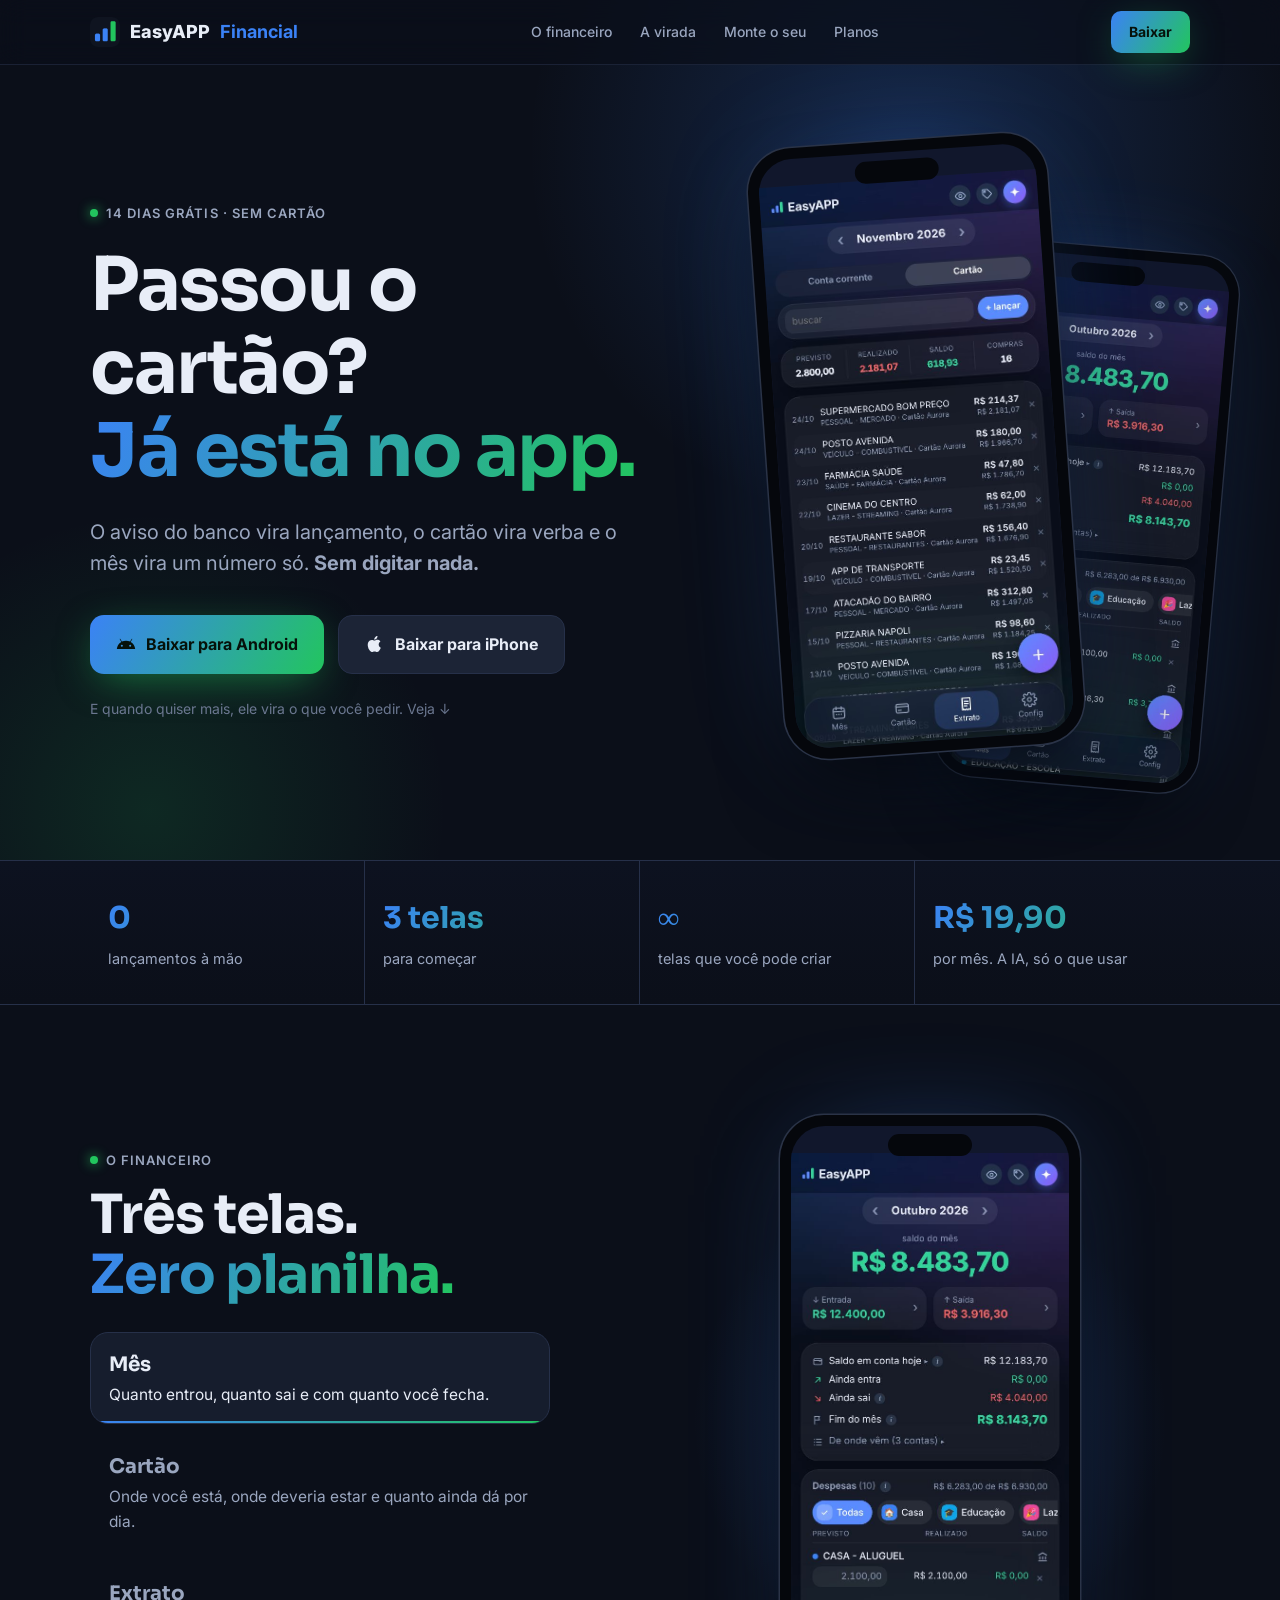
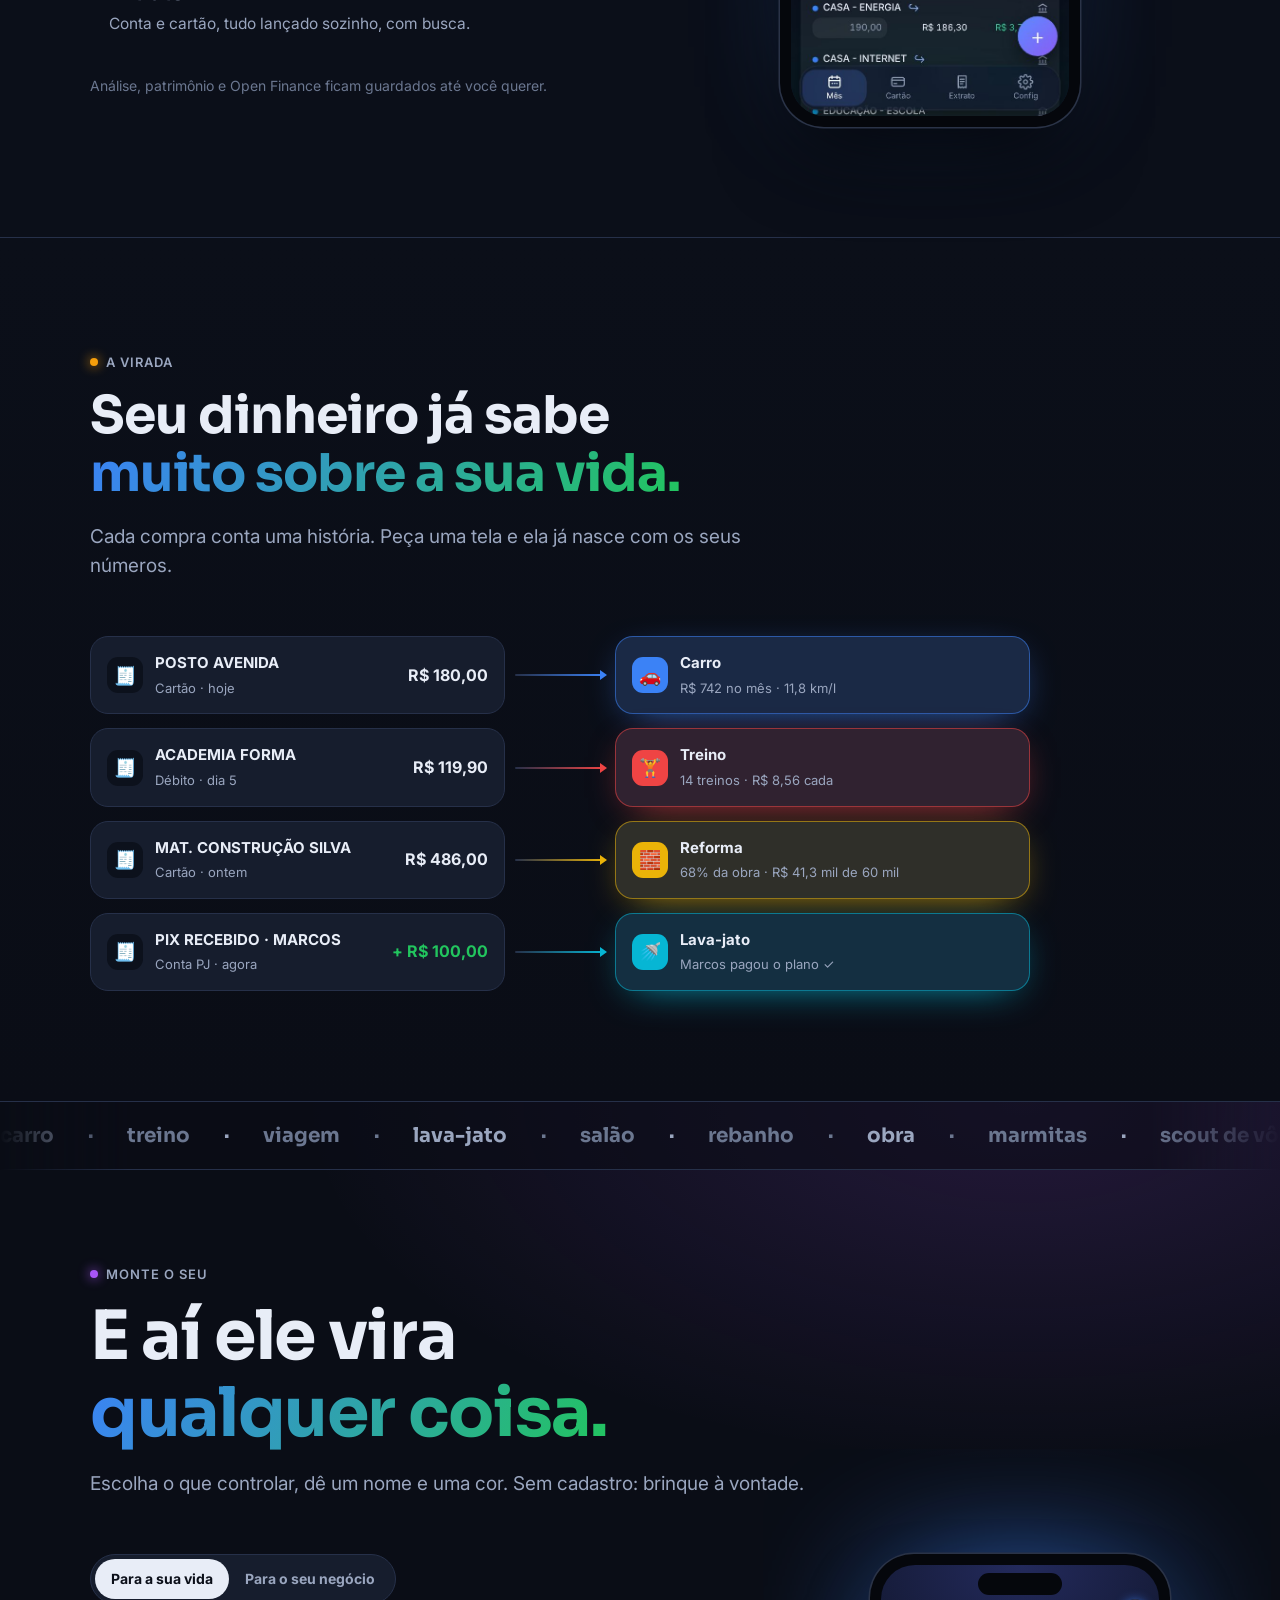
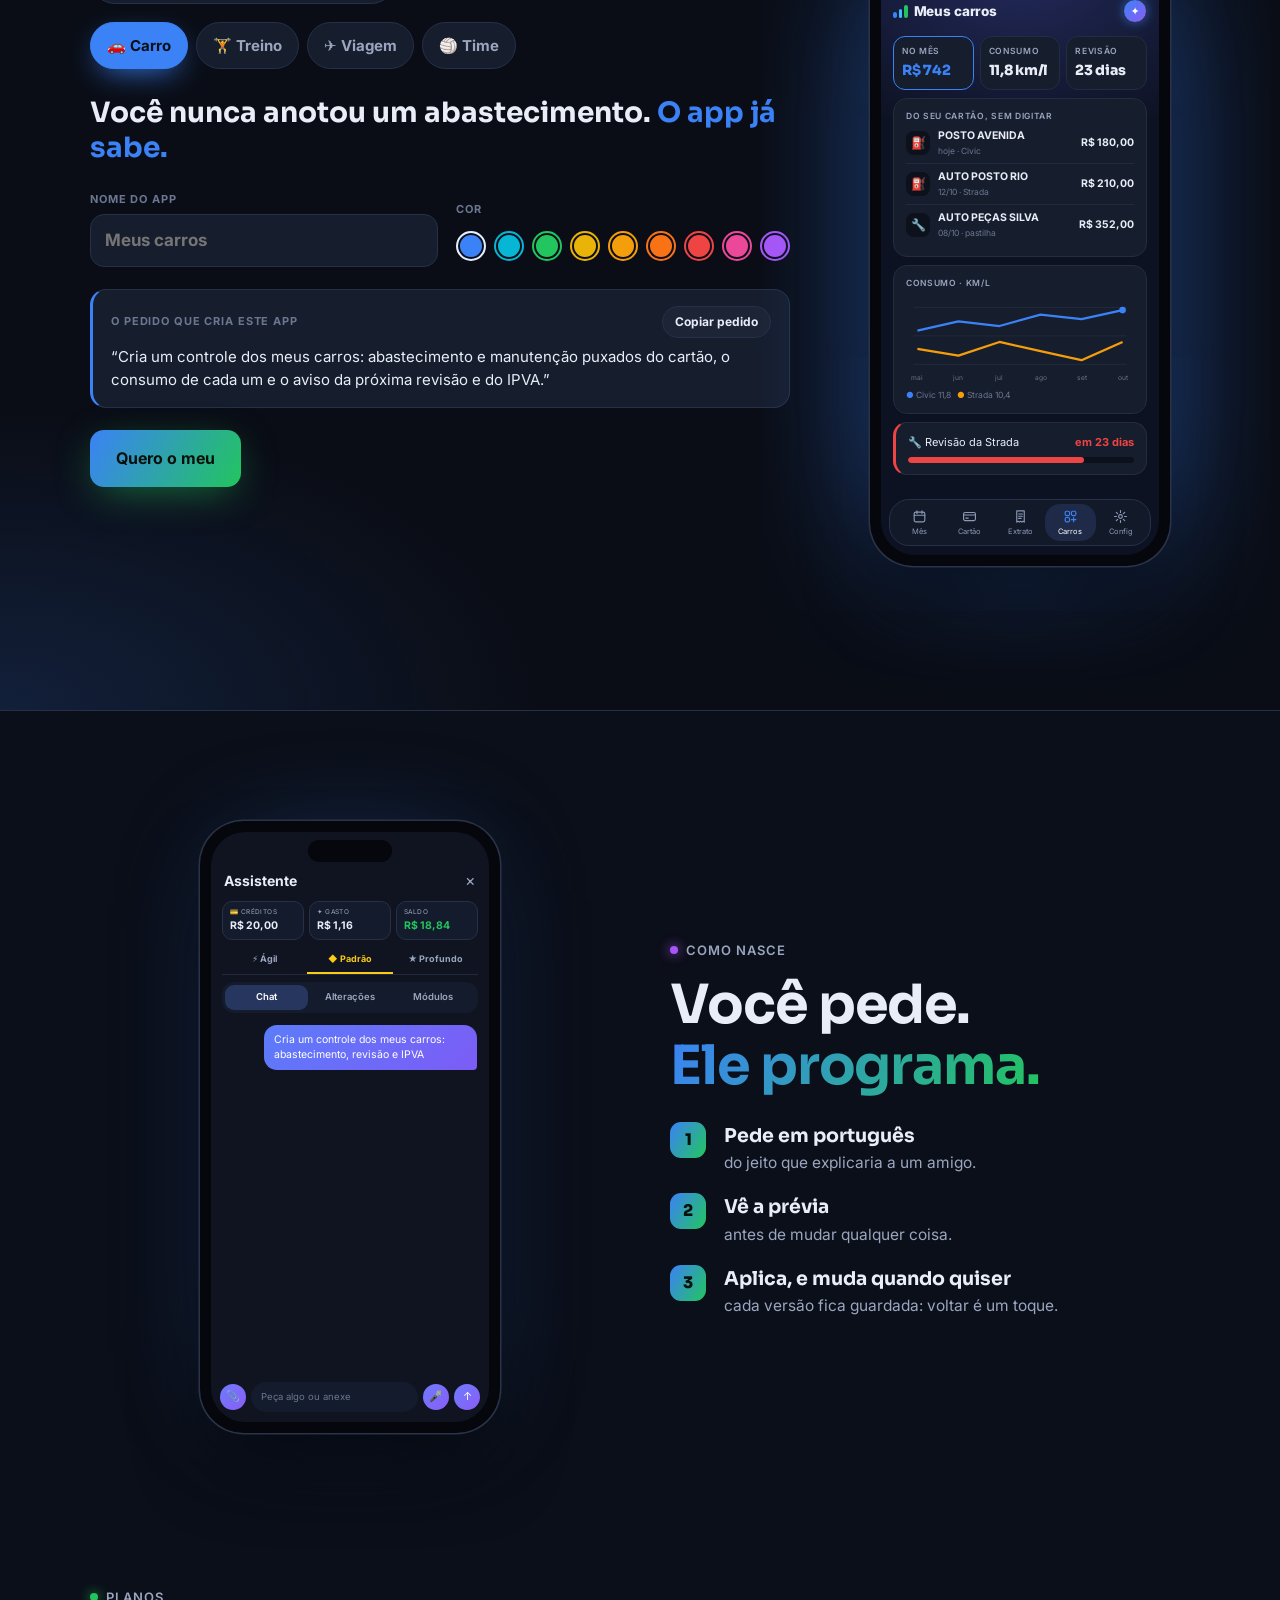
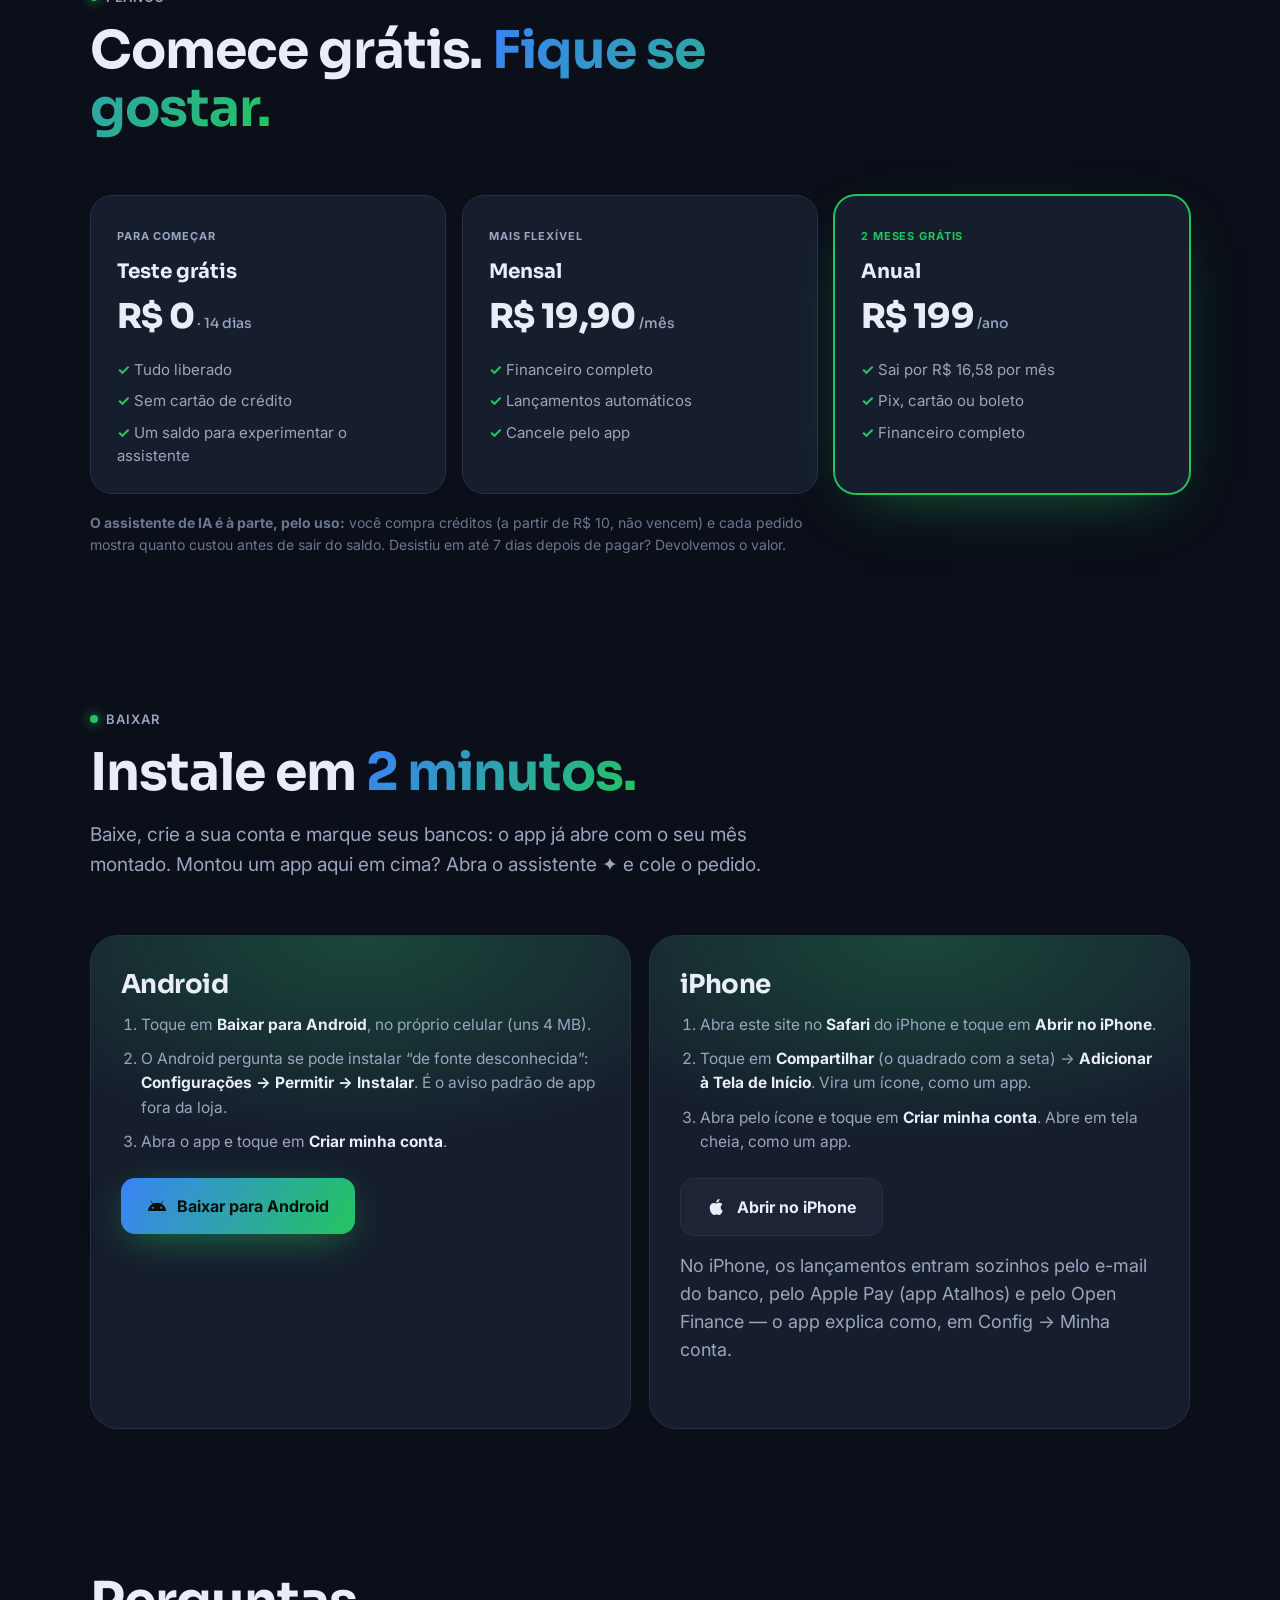
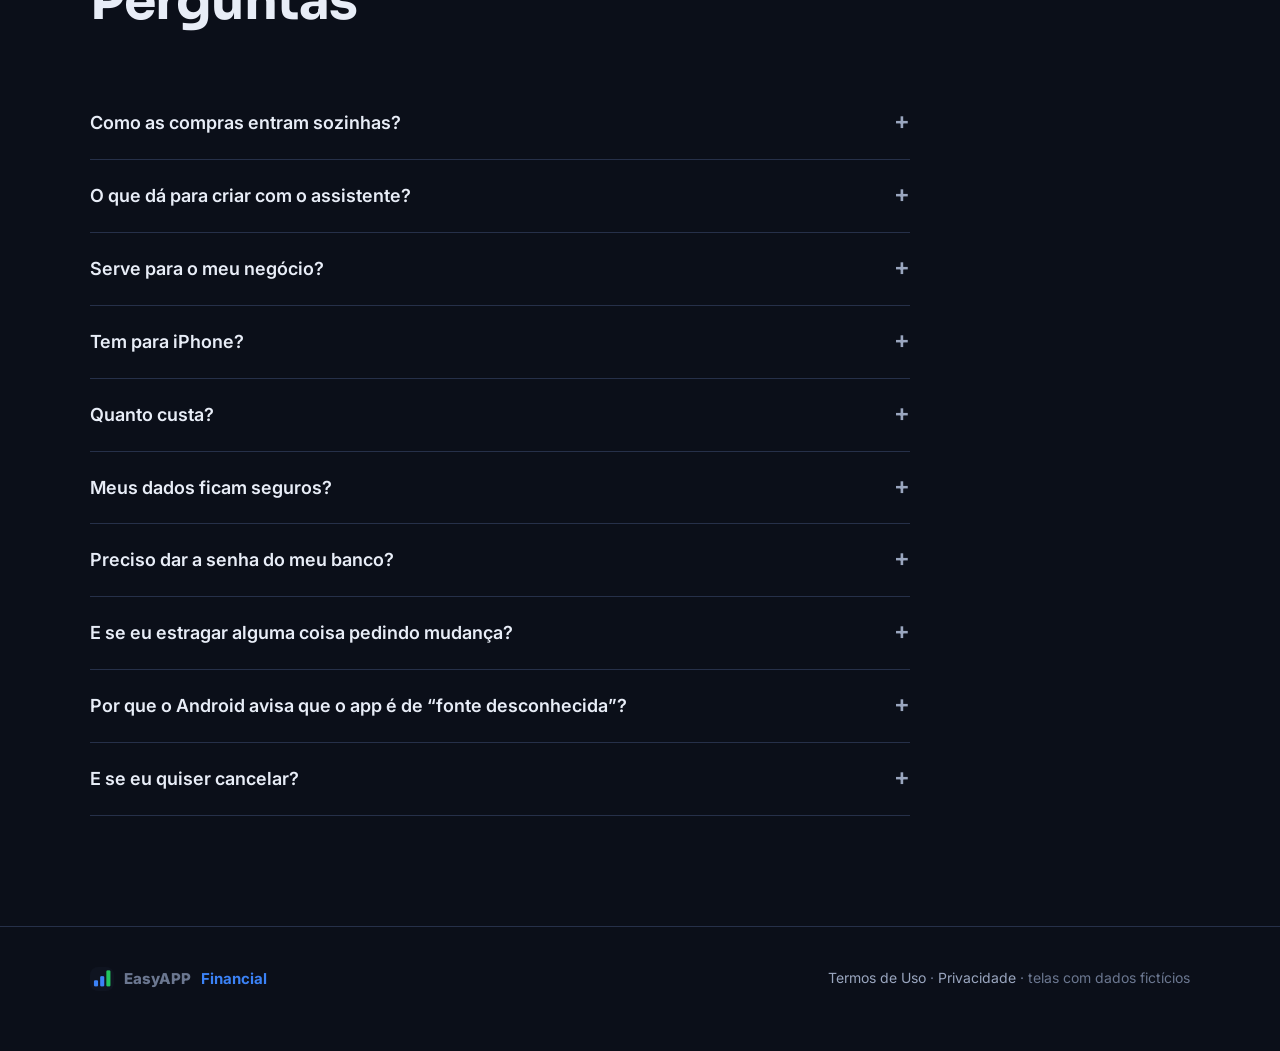
==== commit 55280195: "Landing: as telas do financeiro são fotos do app de verdade (Mês, Cartão, Extrato; a compra entrando" ====
--- a/index.html
+++ b/index.html
@@ -325,6 +325,50 @@
 .passos3 li:before{content:counter(p);grid-row:span 2;width:36px;height:36px;border-radius:11px;display:grid;place-items:center;background:var(--grad);color:#06110a;font-family:Sora;font-weight:800}
 .passos3 b{font-family:Sora;font-size:19px}
 .passos3 span{color:var(--tx2);font-size:15.5px}
+/* ---------- as telas do app: fotos do app de verdade (site/fotos-landing.js) ---------- */
+.phone.foto .screen{background:#11172c}
+.phone.foto .tela{position:absolute;left:0;right:0;top:27px;aspect-ratio:390/790}
+.phone.foto .tela img{position:absolute;inset:0;width:100%;height:100%;display:block}
+.phone.foto .tela img.depois{opacity:0;transition:opacity .45s ease}
+.phone.foto .tela img.depois.on{opacity:1}
+.phone.foto .flash{position:absolute;left:3%;right:3%;border-radius:12px;background:rgba(34,197,94,.3);opacity:0;pointer-events:none}
+.phone.foto .flash.on{animation:flash 1.6s ease}
+@keyframes flash{0%{opacity:0}20%{opacity:1}100%{opacity:0}}
+.phone.foto .notif{top:40px}
+
+/* ---------- moldura do app novo nos módulos (cabeçalho e menu de baixo) ---------- */
+.nk .screen,.vmod{background:radial-gradient(130% 45% at 50% 0%,#232a5c 0%,transparent 70%),#0d1222}
+.nkh{display:flex;align-items:center;justify-content:space-between;padding:4px 12px 9px;flex:none}
+.nkh .t{display:flex;align-items:center;gap:6px;font-weight:800;font-size:13.5px;letter-spacing:-.01em;min-width:0;white-space:nowrap;overflow:hidden;text-overflow:ellipsis}
+.bars{display:inline-flex;align-items:flex-end;gap:2px;height:13px;flex:none}
+.bars i{width:3.5px;border-radius:2px;background:#3b82f6}.bars i:nth-child(1){height:6px}.bars i:nth-child(2){height:9px;background:#38bdf8}.bars i:nth-child(3){height:13px;background:#22c55e}
+.nkh .ia{width:24px;height:24px;border-radius:50%;flex:none;display:grid;place-items:center;color:#fff;font-size:11px;background:linear-gradient(135deg,var(--k,#6d7cff),#8b5cf6);box-shadow:0 0 12px -2px var(--k,#6d7cff)}
+.nknav{flex:none;display:flex;justify-content:space-around;margin:4px 8px 9px;padding:4px;border-radius:20px;background:rgba(18,25,42,.96);border:1px solid #263049}
+.nknav span{flex:1;display:flex;flex-direction:column;align-items:center;gap:2px;font-size:7.5px;color:#8b99b5;padding:5px 0 4px;border-radius:15px;min-width:0;white-space:nowrap;overflow:hidden;text-overflow:ellipsis;cursor:pointer}
+.nknav span svg{width:15px;height:15px}
+.nknav span.on{background:#1e2a48;color:#fff}
+.nknav span.on svg{color:var(--k,#fff)}
+.nknav span.novo{animation:pisca 1.2s ease 2}
+.nk .body{padding-top:4px}
+
+/* ---------- o assistente, como no app ---------- */
+.ach{display:flex;align-items:center;justify-content:space-between;padding:2px 13px 8px;flex:none}
+.ach b{font-size:14px}.ach .x{color:var(--tx2);font-size:16px}
+.cred{display:grid;grid-template-columns:repeat(3,1fr);gap:5px;padding:0 11px 7px;flex:none}
+.cred div{background:#141b2c;border:1px solid #263049;border-radius:10px;padding:5px 7px}
+.cred span{display:block;font-size:6.5px;letter-spacing:.06em;text-transform:uppercase;color:var(--tx2)}
+.cred b{font-size:10.5px}
+.motores{display:flex;margin:0 11px;border-bottom:1px solid #222b3e;flex:none}
+.motores span{flex:1;text-align:center;font-size:9px;font-weight:700;color:var(--tx2);padding:5px 0 6px}
+.motores span.on{color:#facc15;border-bottom:2px solid #facc15}
+.segc{display:flex;margin:7px 11px 0;padding:3px;background:#141b2c;border-radius:12px;flex:none}
+.segc span{flex:1;text-align:center;font-size:9.5px;font-weight:600;color:var(--tx2);padding:5px 0;border-radius:9px}
+.segc span.on{background:#26365f;color:#fff}
+.inpc{flex:none;display:flex;align-items:center;gap:5px;margin:0 9px 10px}
+.inpc span{flex:1;background:#141b2c;border-radius:999px;padding:8px 10px;font-size:9.5px;color:var(--tx3)}
+.inpc i{font-style:normal;width:26px;height:26px;border-radius:50%;display:grid;place-items:center;font-size:11px;color:#fff;background:linear-gradient(135deg,#6d7cff,#8b5cf6);flex:none}
+.chat .msg.eu{background:linear-gradient(135deg,#5b7cfa,#7c5cf6)}
+.chat .msg.ia{background:#161d30;border-color:#2a3450}
 </style>
 </head>
 
@@ -363,51 +407,8 @@
       <small id="heroS">E quando quiser mais, ele vira o que você pedir. <a href="#monte">Veja ↓</a></small>
     </div>
     <div class="phones rv">
-      <div class="phone-slot p1" id="heroA"><div class="phone"><div class="screen"><div class="notch"></div><div class="sbar"></div>
-          <div class="notif" id="notif"><div class="ic">B</div><div><b>Seu Banco · agora</b><span>Compra aprovada de R$ 38,90 em PADARIA CENTRAL no cartão final 0000.</span></div></div>
-          <div class="ahead"><div class="t">EasyAPP <b>Financial</b></div><div class="pill"><span>Tudo</span><span>PF</span><span>PJ</span></div></div>
-          <div class="body">
-            <div class="seg"><span>Conta corrente</span><span class="on">Cartão</span></div>
-            <div class="c"><div style="display:flex;justify-content:space-between;align-items:end"><div><div class="lbl">Fatura de outubro</div><div class="big" id="fat">R$ 3.103,90</div></div><div style="text-align:right"><div class="lbl">Compras</div><b id="nc" style="font-size:15px">86</b></div></div></div>
-            <div class="c" id="lista" style="padding:4px 12px">
-              <div class="row lanc" id="novo" style="display:none"><span><b>PADARIA CENTRAL</b> <span class="tag">novo</span><br><span class="sub">Padaria e café · Cartão PF</span></span><b>R$ 38,90</b></div>
-              <div class="row"><span><b>SUPERMERCADO BOM PREÇO</b><br><span class="sub">Mercado · Cartão PF</span></span><b>R$ 214,37</b></div>
-              <div class="row"><span><b>POSTO AVENIDA</b><br><span class="sub">Combustível · Cartão PF</span></span><b>R$ 180,00</b></div>
-              <div class="row"><span><b>FARMÁCIA SAÚDE</b><br><span class="sub">Farmácia · Cartão PF</span></span><b>R$ 47,80</b></div>
-              <div class="row"><span><b>CINEMA DO CENTRO</b><br><span class="sub">Lazer · Cartão PF</span></span><b>R$ 62,00</b></div>
-              <div class="row"><span><b>LOJA DE ROUPAS</b> <span class="tag" style="background:rgba(59,130,246,.15);color:var(--azul)">02/05</span><br><span class="sub">Vestuário · Cartão PF</span></span><b>R$ 89,90</b></div>
-              <div class="row"><span><b>APP DE TRANSPORTE</b><br><span class="sub">Transporte · Cartão PF</span></span><b>R$ 23,45</b></div>
-            </div>
-          </div>
-          <div class="tabbar"><span>Mês</span><span>Cartão</span><span class="on">Extrato</span><span>Config</span></div>
-        </div></div></div>
-      <div class="phone-slot p2" id="heroB"><div class="phone"><div class="screen"><div class="notch"></div><div class="sbar"></div>
-        <div class="ahead"><div class="t">EasyAPP <b>Financial</b></div><div class="pill"><span>Tudo</span><span>PF</span><span>PJ</span></div></div>
-        <div class="months"><span>JUL</span><span>AGO</span><span>SET</span><span class="on">OUT</span><span class="off">NOV</span><span class="off">DEZ</span></div>
-        <div class="body">
-          <div class="c bl">
-            <div class="lbl">Caixa — o que bate com o banco</div>
-            <div class="row" style="margin-top:4px"><span>Saldo em conta hoje</span><b>R$ 4.218,40</b></div>
-            <div class="row"><span>Ainda entra no mês</span><b class="g">R$ 2.500,00</b></div>
-            <div class="row"><span>Ainda sai (sem cartão)</span><b class="r">R$ 1.932,15</b></div>
-            <div class="lbl" style="margin-top:8px">Saldo projetado no fim do mês</div>
-            <div class="big g">R$ 4.786,25</div>
-          </div>
-          <div class="c">
-            <div style="display:flex;justify-content:space-between"><div><div class="lbl">Entrou</div><div class="g" style="font-weight:800;font-size:15px">R$ 12.400</div></div><div style="text-align:right"><div class="lbl">Saiu</div><div class="r" style="font-weight:800;font-size:15px">R$ 9.870</div></div></div>
-            <div class="bar"><i style="width:80%;background:var(--verde)"></i></div>
-            <div class="sub" style="margin-top:5px">gastou 80% do que entrou · sobrou R$ 2.530</div>
-          </div>
-          <div class="c">
-            <div class="lbl">Despesas (24)</div>
-            <div class="row"><span><i class="dot" style="background:var(--azul)"></i>Moradia · Aluguel</span><b>R$ 2.100,00</b></div>
-            <div class="row"><span><i class="dot" style="background:var(--azul)"></i>Moradia · Energia</span><b>R$ 186,30</b></div>
-            <div class="row"><span><i class="dot" style="background:var(--roxo)"></i>Mercado</span><b>R$ 1.240,55</b></div>
-            <div class="row"><span><i class="dot" style="background:var(--amar)"></i>Combustível</span><b>R$ 420,00</b></div>
-          </div>
-        </div>
-        <div class="tabbar"><span class="on">Mês</span><span>Cartão</span><span>Extrato</span><span>Config</span></div>
-      </div></div></div>
+      <div class="phone-slot p1" id="heroA"><div class="phone foto" id="fotoAviso"><div class="screen"><div class="notch"></div><div class="notif" id="notif"><div class="ic">B</div><div><b>Seu Banco · agora</b><span>Compra aprovada de R$ 38,90 em PADARIA CENTRAL no cartão final 0000.</span></div></div><div class="tela"><img src="img/telas/extrato-cartao-antes.jpg" alt="Extrato do cartão no EasyAPP" width="585" height="1185"><img class="depois" id="novo" src="img/telas/extrato-cartao.jpg" alt="" width="585" height="1185"><i class="flash" id="flash" style="top:38.3%;height:7.6%"></i></div></div></div></div>
+      <div class="phone-slot p2" id="heroB"><div class="phone foto"><div class="screen"><div class="notch"></div><div class="tela"><img src="img/telas/mes.jpg" alt="Tela Mês do EasyAPP" width="585" height="1185" loading="lazy"></div></div></div></div>
     </div>
   </div>
 </header>
@@ -417,7 +418,7 @@
     <div class="it rv"><b class="grad">0</b><span>lançamentos à mão</span></div>
     <div class="it rv"><b class="grad">3 telas</b><span>para começar</span></div>
     <div class="it rv"><b class="grad">∞</b><span>telas que você pode criar</span></div>
-    <div class="it rv"><b class="grad">R$ 19,90</b><span>por mês, IA incluída</span></div>
+    <div class="it rv"><b class="grad">R$ 19,90</b><span>por mês. A IA, só o que usar</span></div>
   </div>
 </div>
 
@@ -430,82 +431,12 @@
         <h2 class="h2">Três telas.<br><span class="grad">Zero planilha.</span></h2>
         <div class="tour-l" id="tourL">
           <button type="button" class="on"><b>Mês</b><span>Quanto entrou, quanto sai e com quanto você fecha.</span></button>
-          <button type="button"><b>Cartão</b><span>Cada categoria com verba, e quanto ainda dá por dia.</span></button>
-          <button type="button"><b>Metas</b><span>Avisa antes do mês fechar no vermelho, e onde frear.</span></button>
+          <button type="button"><b>Cartão</b><span>Onde você está, onde deveria estar e quanto ainda dá por dia.</span></button>
+          <button type="button"><b>Extrato</b><span>Conta e cartão, tudo lançado sozinho, com busca.</span></button>
         </div>
-        <p class="nota">Aposentadoria, patrimônio e Open Finance ficam guardados até você querer.</p>
+        <p class="nota">Análise, patrimônio e Open Finance ficam guardados até você querer.</p>
       </div>
-      <div class="tour-r rv" id="tourR"><div class="phone"><div class="screen"><div class="notch"></div><div class="sbar"></div>
-        <div class="ahead"><div class="t">EasyAPP <b>Financial</b></div><div class="pill"><span>Tudo</span><span>PF</span><span>PJ</span></div></div>
-        <div class="months"><span>JUL</span><span>AGO</span><span>SET</span><span class="on">OUT</span><span class="off">NOV</span><span class="off">DEZ</span></div>
-        <div class="body">
-          <div class="c bl">
-            <div class="lbl">Caixa — o que bate com o banco</div>
-            <div class="row" style="margin-top:4px"><span>Saldo em conta hoje</span><b>R$ 4.218,40</b></div>
-            <div class="row"><span>Ainda entra no mês</span><b class="g">R$ 2.500,00</b></div>
-            <div class="row"><span>Ainda sai (sem cartão)</span><b class="r">R$ 1.932,15</b></div>
-            <div class="lbl" style="margin-top:8px">Saldo projetado no fim do mês</div>
-            <div class="big g">R$ 4.786,25</div>
-          </div>
-          <div class="c">
-            <div style="display:flex;justify-content:space-between"><div><div class="lbl">Entrou</div><div class="g" style="font-weight:800;font-size:15px">R$ 12.400</div></div><div style="text-align:right"><div class="lbl">Saiu</div><div class="r" style="font-weight:800;font-size:15px">R$ 9.870</div></div></div>
-            <div class="bar"><i style="width:80%;background:var(--verde)"></i></div>
-            <div class="sub" style="margin-top:5px">gastou 80% do que entrou · sobrou R$ 2.530</div>
-          </div>
-          <div class="c">
-            <div class="lbl">Despesas (24)</div>
-            <div class="row"><span><i class="dot" style="background:var(--azul)"></i>Moradia · Aluguel</span><b>R$ 2.100,00</b></div>
-            <div class="row"><span><i class="dot" style="background:var(--azul)"></i>Moradia · Energia</span><b>R$ 186,30</b></div>
-            <div class="row"><span><i class="dot" style="background:var(--roxo)"></i>Mercado</span><b>R$ 1.240,55</b></div>
-            <div class="row"><span><i class="dot" style="background:var(--amar)"></i>Combustível</span><b>R$ 420,00</b></div>
-          </div>
-        </div>
-        <div class="tabbar"><span class="on">Mês</span><span>Cartão</span><span>Extrato</span><span>Config</span></div>
-      </div></div><div class="phone"><div class="screen"><div class="notch"></div><div class="sbar"></div>
-          <div class="ahead"><div class="t">EasyAPP <b>Financial</b></div><div class="pill"><span>Tudo</span><span>PF</span><span>PJ</span></div></div>
-          <div class="months"><span>AGO</span><span>SET</span><span class="on">OUT</span><span class="off">NOV</span><span class="off">DEZ</span></div>
-          <div class="body">
-            <div class="c"><div class="lbl">Por tipo de gasto</div><div class="sub" style="margin-top:2px">gasto no mês · quanto ainda posso gastar por dia</div></div>
-            <div class="c">
-              <div class="lbl r">Estourou — R$ 212,40 acima no total</div>
-              <div class="row"><span><i class="dot" style="background:var(--roxo)"></i>Restaurantes<br><span class="sub">&nbsp;&nbsp;&nbsp;verba R$ 600 · gastou R$ 742</span></span><b class="r">+R$ 142,00</b></div>
-              <div class="bar"><i style="width:100%;background:var(--verm)"></i></div>
-              <div class="row" style="margin-top:4px"><span><i class="dot" style="background:var(--amar)"></i>Combustível<br><span class="sub">&nbsp;&nbsp;&nbsp;verba R$ 450 · gastou R$ 520</span></span><b class="r">+R$ 70,40</b></div>
-              <div class="bar"><i style="width:100%;background:var(--verm)"></i></div>
-            </div>
-            <div class="c">
-              <div class="lbl g">Ainda tem saldo</div>
-              <div class="row"><span><i class="dot" style="background:var(--roxo)"></i>Mercado<br><span class="sub">&nbsp;&nbsp;&nbsp;verba R$ 1.500</span></span><span style="text-align:right"><b class="g">R$ 12,40</b><br><span class="sub">por dia</span></span></div>
-              <div class="bar"><i style="width:72%;background:var(--verde)"></i></div>
-              <div class="row" style="margin-top:4px"><span><i class="dot" style="background:var(--verde)"></i>Farmácia<br><span class="sub">&nbsp;&nbsp;&nbsp;verba R$ 250</span></span><span style="text-align:right"><b class="g">R$ 4,10</b><br><span class="sub">por dia</span></span></div>
-              <div class="bar"><i style="width:55%;background:var(--verde)"></i></div>
-              <div class="row" style="margin-top:4px"><span><i class="dot" style="background:var(--rosa)"></i>Lazer<br><span class="sub">&nbsp;&nbsp;&nbsp;verba R$ 400</span></span><span style="text-align:right"><b class="g">R$ 8,60</b><br><span class="sub">por dia</span></span></div>
-              <div class="bar"><i style="width:40%;background:var(--verde)"></i></div>
-            </div>
-          </div>
-          <div class="tabbar"><span>Mês</span><span class="on">Cartão</span><span>Extrato</span><span>Config</span></div>
-        </div></div><div class="phone"><div class="screen"><div class="notch"></div><div class="sbar"></div>
-          <div class="ahead"><div class="t">EasyAPP <b>Financial</b></div><div class="pill"><span>Tudo</span><span>PF</span><span>PJ</span></div></div>
-          <div class="body">
-            <div class="seg"><span>Painel</span><span>Plano</span><span class="on">Metas</span><span>Patrimônio</span></div>
-            <div class="c bb"><div style="display:flex;justify-content:space-between"><div class="lbl">Meta deste mês</div><span class="sub">dia 18 de 31</span></div><div class="big">R$ 1.500,00</div></div>
-            <div class="c br">
-              <div class="lbl">Do jeito que está indo, vai sobrar</div>
-              <div class="big r">R$ 980,00</div>
-              <div class="bar"><i style="width:65%;background:var(--verm)"></i></div>
-              <div class="row" style="margin-top:4px"><span>Entra no mês</span><b class="g">R$ 12.400</b></div>
-              <div class="row"><span>Sai no mês</span><b class="r">R$ 11.420</b></div>
-            </div>
-            <div class="lbl" style="padding-left:2px">Onde dá para frear</div>
-            <div class="c" style="padding:4px 12px">
-              <div class="row"><span><i class="dot" style="background:var(--roxo)"></i>Restaurantes<br><span class="sub">&nbsp;&nbsp;&nbsp;estourou a verba</span></span><b class="r">R$ 142,00</b></div>
-              <div class="row"><span><i class="dot" style="background:var(--rosa)"></i>Compras online<br><span class="sub">&nbsp;&nbsp;&nbsp;sem verba</span></span><b class="r">R$ 310,00</b></div>
-              <div class="row"><span><i class="dot" style="background:var(--amar)"></i>Combustível<br><span class="sub">&nbsp;&nbsp;&nbsp;estourou a verba</span></span><b class="r">R$ 70,40</b></div>
-              <div class="row"><span class="sub">cortar R$ 520 nestas contas fecha a meta do mês</span></div>
-            </div>
-          </div>
-          <div class="tabbar"><span>Mês</span><span>Cartão</span><span>Extrato</span><span class="on">Análise</span><span>Config</span></div>
-        </div></div></div>
+      <div class="tour-r rv" id="tourR"><div class="phone foto"><div class="screen"><div class="notch"></div><div class="tela"><img src="img/telas/mes.jpg" alt="Tela Mês do EasyAPP" width="585" height="1185" loading="lazy"></div></div></div><div class="phone foto"><div class="screen"><div class="notch"></div><div class="tela"><img src="img/telas/cartao.jpg" alt="Tela Cartão do EasyAPP" width="585" height="1185" loading="lazy"></div></div></div><div class="phone foto"><div class="screen"><div class="notch"></div><div class="tela"><img src="img/telas/extrato.jpg" alt="Tela Extrato do EasyAPP" width="585" height="1185" loading="lazy"></div></div></div></div>
     </div>
   </div>
 </section>
@@ -557,12 +488,14 @@
       <div class="rv" style="display:flex;justify-content:center">
         <div class="phone chat"><div class="screen"><div class="notch"></div><div class="sbar"></div>
           <div class="vchat" id="vchat">
-            <div class="ahead"><div class="t">Assistente</div><span class="x">×</span></div>
-            <div class="iabas"><span class="on">Chat</span><span>Histórico</span><span>Módulos</span></div>
+            <div class="ach"><b>Assistente</b><span class="x">×</span></div>
+            <div class="cred"><div><span>💳 Créditos</span><b>R$ 20,00</b></div><div><span>✦ Gasto</span><b id="gastoIA">R$ 1,16</b></div><div><span>Saldo</span><b class="g" id="saldoIA">R$ 18,84</b></div></div>
+            <div class="motores"><span>⚡ Ágil</span><span class="on">◆ Padrão</span><span>★ Profundo</span></div>
+            <div class="segc"><span class="on">Chat</span><span>Alterações</span><span>Módulos</span></div>
             <div class="body" id="chat"></div>
-            <div class="inp">Peça algo ou anexe 📎<i>↑</i></div>
+            <div class="inpc"><i>📎</i><span>Peça algo ou anexe</span><i>🎤</i><i>↑</i></div>
           </div>
-          <div class="vmod" id="vmod" hidden><div class="ahead"><div class="t" id="vmodT"></div><span class="x">✦</span></div><div class="body" id="vmodB"></div><div class="tabbar" id="vmodTab"></div></div>
+          <div class="vmod" id="vmod" hidden></div>
         </div></div>
       </div>
       <div class="rv">
@@ -587,13 +520,13 @@
     </div>
     <div class="planos">
       <div class="plano rv"><span class="tag-p">Para começar</span><h4>Teste grátis</h4><div class="preco">R$ 0<small> · 14 dias</small></div>
-        <ul><li>Tudo liberado</li><li>Sem cartão de crédito</li><li>Assistente incluído</li></ul></div>
+        <ul><li>Tudo liberado</li><li>Sem cartão de crédito</li><li>Um saldo para experimentar o assistente</li></ul></div>
       <div class="plano rv"><span class="tag-p">Mais flexível</span><h4>Mensal</h4><div class="preco">R$ 19,90<small> /mês</small></div>
-        <ul><li>Financeiro completo</li><li>Assistente incluído todo mês</li><li>Cancele pelo app</li></ul></div>
+        <ul><li>Financeiro completo</li><li>Lançamentos automáticos</li><li>Cancele pelo app</li></ul></div>
       <div class="plano destaque rv"><span class="tag-p">2 meses grátis</span><h4>Anual</h4><div class="preco">R$ 199<small> /ano</small></div>
-        <ul><li>Sai por R$ 16,58 por mês</li><li>Pix, cartão ou boleto</li><li>Assistente incluído todo mês</li></ul></div>
-    </div>
-    <p class="nota-planos rv">Vai construir muita coisa? Créditos extras do assistente a partir de R$ 20, que não vencem. Desistiu em até 7 dias depois de pagar? Devolvemos o valor.</p>
+        <ul><li>Sai por R$ 16,58 por mês</li><li>Pix, cartão ou boleto</li><li>Financeiro completo</li></ul></div>
+    </div>
+    <p class="nota-planos rv"><b>O assistente de IA é à parte, pelo uso:</b> você compra créditos (a partir de R$ 10, não vencem) e cada pedido mostra quanto custou antes de sair do saldo. Desistiu em até 7 dias depois de pagar? Devolvemos o valor.</p>
   </div>
 </section>
 
@@ -651,7 +584,7 @@
       <details><summary>O que dá para criar com o assistente?</summary><p>Quase tudo que hoje mora numa planilha ou num caderno: o controle do carro, do treino, de uma viagem, de uma obra, do time, do rebanho, ou do seu negócio (agenda, pedidos, estoque, fiado, comissão, orçamento em PDF). Também muda cores, nomes do menu e esconde o que você não usa. Você pede, vê a prévia e aplica.</p></details>
       <details><summary>Serve para o meu negócio?</summary><p>Se você consegue explicar como ele funciona, serve: lava-jato, salão, marmitaria, oficina, loja, pet shop, obras, corridas. O que o módulo recebe pode cair direto no caixa do app, com a empresa (PJ) separada da casa (PF). Hoje o app é de uma pessoa, numa conta só: ainda não há acesso para a equipe.</p></details>
       <details><summary>Tem para iPhone?</summary><p>Tem: no iPhone o EasyAPP roda pelo Safari e vira um ícone na tela inicial, em tela cheia como um app (veja acima). Os lançamentos entram pelo e-mail do banco, pelo Apple Pay (app Atalhos) e pelo Open Finance.</p></details>
-      <details><summary>Quanto custa?</summary><p>14 dias grátis, sem cartão. Depois, R$ 19,90 por mês ou R$ 199 por ano. Cada plano inclui um valor mensal de uso do assistente; para construir mais, há créditos pré-pagos. O app mostra o custo de cada pedido: sem surpresa na fatura.</p></details>
+      <details><summary>Quanto custa?</summary><p>14 dias grátis, sem cartão, com um saldo para experimentar o assistente. Depois, R$ 19,90 por mês ou R$ 199 por ano pelo app. O assistente de IA é cobrado à parte, pelo que você usar: créditos pré-pagos a partir de R$ 10, que não vencem, e o app mostra o custo de cada pedido. Sem surpresa na fatura.</p></details>
       <details><summary>Meus dados ficam seguros?</summary><p>Cada pessoa só enxerga os próprios dados, com a trava no banco de dados, não só na tela. O app abre com digital ou rosto e, no Android, não vai para o backup do Google; o assistente não tem acesso a senha, login nem ao funcionamento interno do sistema. Nada é vendido nem usado para propaganda. Detalhes na <a href="privacidade.html">Política de Privacidade</a>.</p></details>
       <details><summary>Preciso dar a senha do meu banco?</summary><p>Não. O app nunca pede senha de banco. O Open Finance é opcional e a autorização é feita na janela oficial da Pluggy, e pode ser revogada quando quiser.</p></details>
       <details><summary>E se eu estragar alguma coisa pedindo mudança?</summary><p>Não estraga. Toda mudança tem prévia, cada módulo guarda as versões e dá para desligar qualquer um ou voltar a aparência ao padrão com um toque.</p></details>
@@ -943,12 +876,35 @@
     ] }
 ];
 
+var ICO = {
+  'Mês': '<rect x="3.5" y="5" width="17" height="15.5" rx="2.5"/><path d="M3.5 10h17M8 3v4M16 3v4"/>',
+  'Cartão': '<rect x="2.5" y="5.5" width="19" height="13" rx="2.5"/><path d="M2.5 9.5h19M6 14.5h4"/>',
+  'Extrato': '<path d="M6 3h12v18l-2-1.4-2 1.4-2-1.4-2 1.4-2-1.4L6 21z"/><path d="M9 8h6M9 11.5h6M9 15h4"/>',
+  'Config': '<circle cx="12" cy="12" r="3"/><path d="M12 2.5v3M12 18.5v3M2.5 12h3M18.5 12h3M5.3 5.3l2.1 2.1M16.6 16.6l2.1 2.1M5.3 18.7l2.1-2.1M16.6 7.4l2.1-2.1"/>',
+  'Caixa': '<rect x="3" y="6" width="18" height="13" rx="2.5"/><path d="M16 12.5h2M3 9.5h18"/>',
+  'pessoas': '<circle cx="9" cy="9" r="3.2"/><path d="M3.5 19c.6-3 2.8-4.6 5.5-4.6s4.9 1.6 5.5 4.6"/><circle cx="17" cy="9.5" r="2.4"/><path d="M16 14.6c2.3.1 3.9 1.5 4.5 4.4"/>',
+  'lista': '<path d="M9 6h11M9 12h11M9 18h11"/><circle cx="4.5" cy="6" r="1.2"/><circle cx="4.5" cy="12" r="1.2"/><circle cx="4.5" cy="18" r="1.2"/>',
+  'modulo': '<rect x="3.5" y="3.5" width="7" height="7" rx="2"/><rect x="13.5" y="3.5" width="7" height="7" rx="2"/><rect x="3.5" y="13.5" width="7" height="7" rx="2"/><path d="M17 13.5v7M13.5 17h7"/>'
+};
+var PESSOAS = ['Clientes', 'Equipe', 'Pets'], LISTAS = ['Preços', 'Orçam.', 'Comissão', 'Fiado', 'Crediário', 'Pacotes', 'Semana', 'Carro', 'Cozinha', 'Estoque'];
+function icone(a) {
+  var d = ICO[a] || ICO[PESSOAS.indexOf(a) >= 0 ? 'pessoas' : LISTAS.indexOf(a) >= 0 ? 'lista' : 'modulo'];
+  return '<svg viewBox="0 0 24 24" fill="none" stroke="currentColor" stroke-width="1.8" stroke-linecap="round" stroke-linejoin="round">' + d + '</svg>';
+}
+function menuDeBaixo(abas, on, novo) {
+  return '<div class="nknav">' + abas.map(function (a, j) {
+    return '<span class="' + (j === on ? 'on' : '') + (j === on && novo ? ' novo' : '') + '">' + icone(a) + a + '</span>';
+  }).join('') + '</div>';
+}
+/* a moldura do app novo: o cabeçalho (barrinhas + nome) e o menu de baixo flutuante */
+function moldura(titulo, k, corpo, abas, on, novo) {
+  return '<div class="nkh"><div class="t"><span class="bars"><i></i><i></i><i></i></span>' + titulo + '</div><span class="ia">✦</span></div>' +
+    '<div class="body">' + corpo + '</div>' + menuDeBaixo(abas, on, novo);
+}
 /* o celular de um negócio: o nome, a cor e o menu dele */
 function celular(n, i) {
-  return '<div class="phone nk" style="--k:' + n.k + '"><div class="screen"><div class="notch"></div><div class="sbar"></div>' +
-    '<div class="ahead"><div class="t"><span class="lg">' + n.em + '</span>' + n.marca + '</div><span class="ia">✦</span></div>' +
-    '<div class="body">' + n.telas[i] + '</div>' +
-    '<div class="tabbar">' + n.abas.map(function (a, j) { return '<span' + (j === n.on[i] ? ' class="on"' : '') + '>' + a + '</span>'; }).join('') + '</div></div></div>';
+  return '<div class="phone nk" style="--k:' + n.k + '"><div class="screen"><div class="notch"></div><div class="sbar" style="height:30px"></div>' +
+    moldura(n.marca, n.k, n.telas[i], n.abas, n.on[i]) + '</div></div>';
 }
 
 function copiar(bt, texto) {
@@ -1104,7 +1060,7 @@
     palco.innerHTML = celular(n, tela);
     var ph = palco.firstChild;
     if (anima) ph.classList.add('morph');
-    ph.querySelectorAll('.tabbar span').forEach(function (s, j) {
+    ph.querySelectorAll('.nknav span').forEach(function (s, j) {
       var t = atual.on.indexOf(j);
       s.onclick = function () { if (t >= 0 && t !== tela) { tela = t; desenha(true); } else if (t < 0) { ph.classList.remove('morph'); void ph.offsetWidth; ph.classList.add('morph'); } };
     });
@@ -1140,19 +1096,16 @@
   grupo(PEDIDO_URL ? PEDIDO_URL.g : 'vida', PEDIDO_URL);
 })();
 
-/* aviso do banco -> lançamento */
+/* aviso do banco -> lançamento: o aviso cai e a compra aparece no extrato do cartão
+   (duas fotos do app, antes e depois da compra) */
 (function () {
-  var notif = document.getElementById('notif'), novo = document.getElementById('novo'),
-      fat = document.getElementById('fat'), nc = document.getElementById('nc'), rodando = false;
+  var notif = document.getElementById('notif'), novo = document.getElementById('novo'), flash = document.getElementById('flash'), rodando = false;
   if (!notif) return;  // com ?app=, o topo mostra o app do anúncio
   function ciclo() {
-    novo.style.display = 'none'; fat.textContent = 'R$ 3.103,90'; nc.textContent = '86';
+    novo.classList.remove('on'); flash.classList.remove('on');
     setTimeout(function () { notif.classList.add('show'); }, 600);
     setTimeout(function () { notif.classList.remove('show'); }, 3400);
-    setTimeout(function () {
-      novo.style.display = ''; novo.classList.remove('novo'); void novo.offsetWidth; novo.classList.add('novo');
-      fat.textContent = 'R$ 3.142,80'; nc.textContent = '87';
-    }, 3900);
+    setTimeout(function () { novo.classList.add('on'); void flash.offsetWidth; flash.classList.add('on'); }, 3900);
   }
   new IntersectionObserver(function (es) {
     if (es[0].isIntersecting && !rodando) { rodando = true; ciclo(); setInterval(ciclo, 8000); }
@@ -1191,10 +1144,8 @@
       cartao.querySelector('.acts').innerHTML = '<span class="ok">Abrir</span><span>Desfazer</span>';
     }, t); t += 1600;
     setTimeout(function () {
-      document.getElementById('vmodT').textContent = e.ic + ' ' + e.nome;
-      document.getElementById('vmodB').innerHTML = e.tela;
       vmod.style.setProperty('--k', e.k || '#3b82f6');
-      document.getElementById('vmodTab').innerHTML = '<span>Mês</span><span>Cartão</span><span>Extrato</span><span class="on novo">' + e.aba + '</span><span>Config</span>';
+      vmod.innerHTML = moldura(e.ic + ' ' + e.nome, e.k, e.tela, ['Mês', 'Cartão', 'Extrato', e.aba, 'Config'], 3, true);
       vchat.hidden = true; vmod.hidden = false;
     }, t); t += 5200;
     setTimeout(roda, t);
